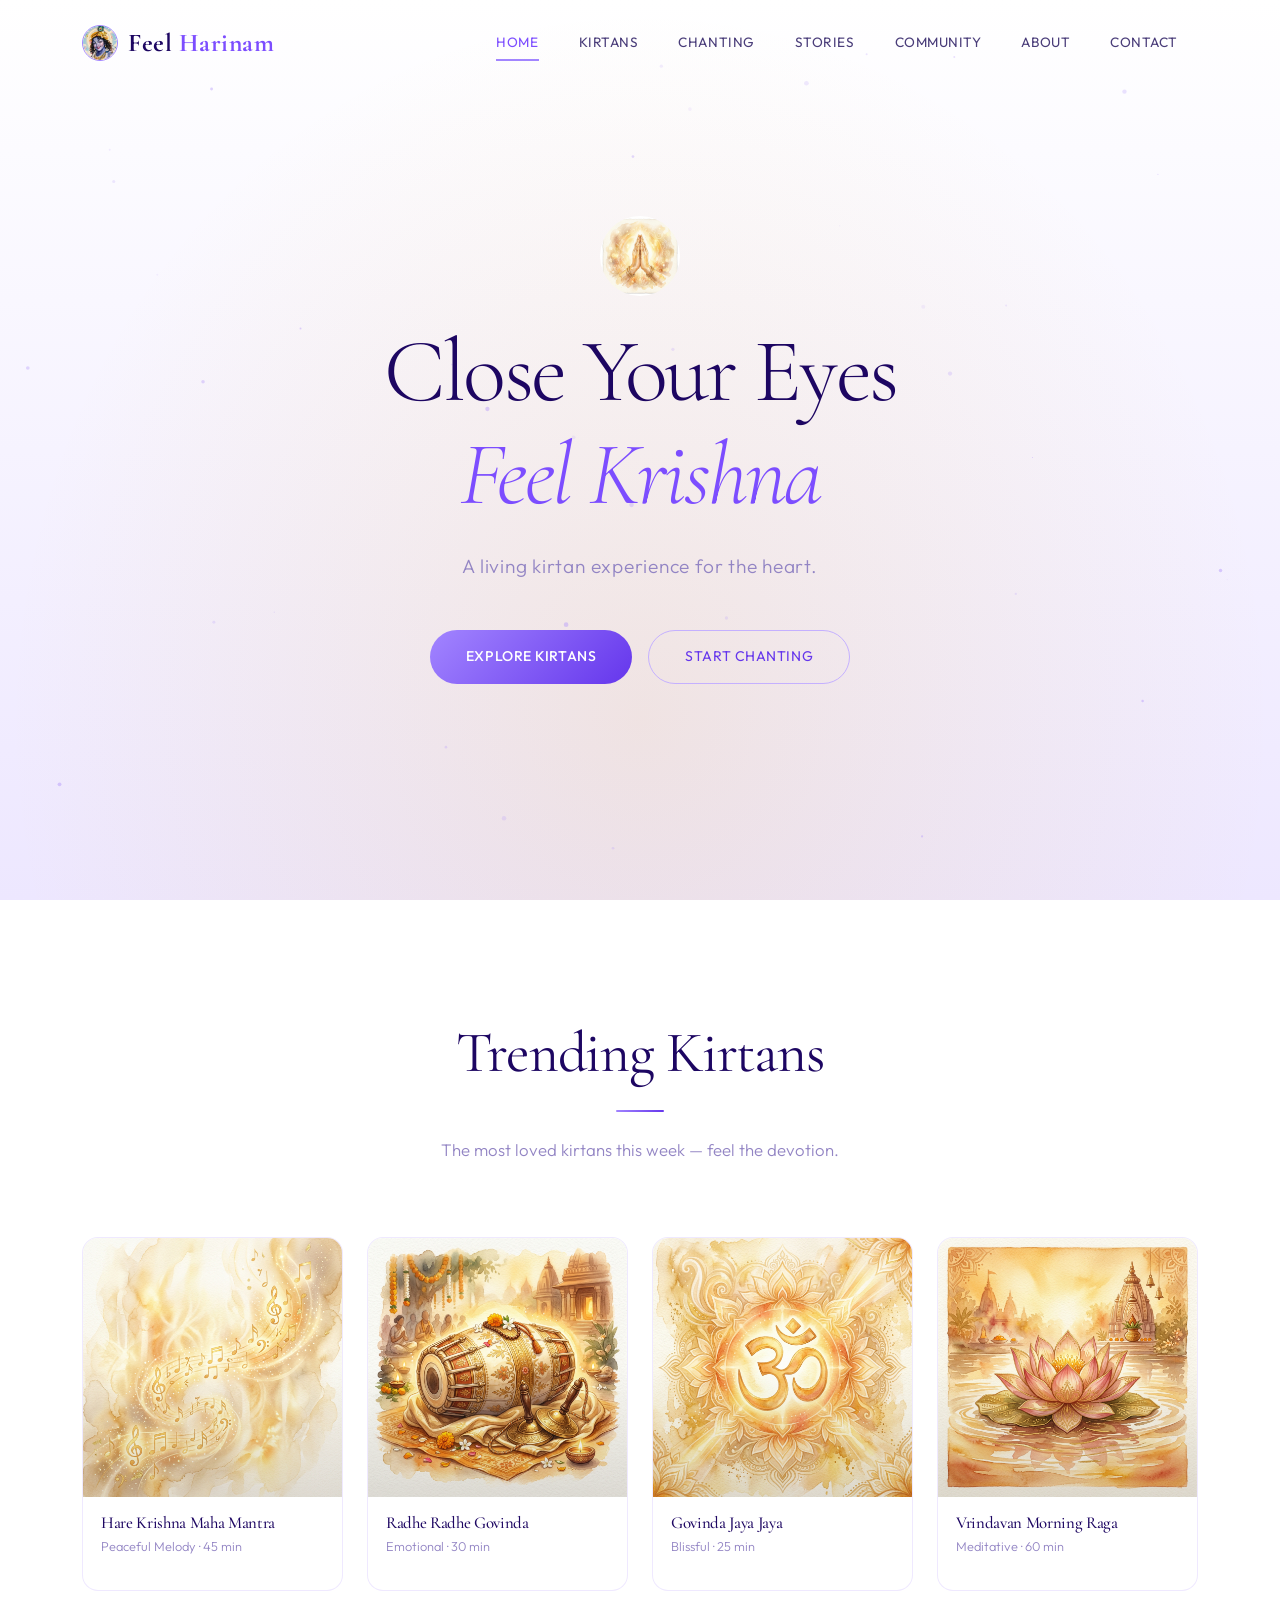
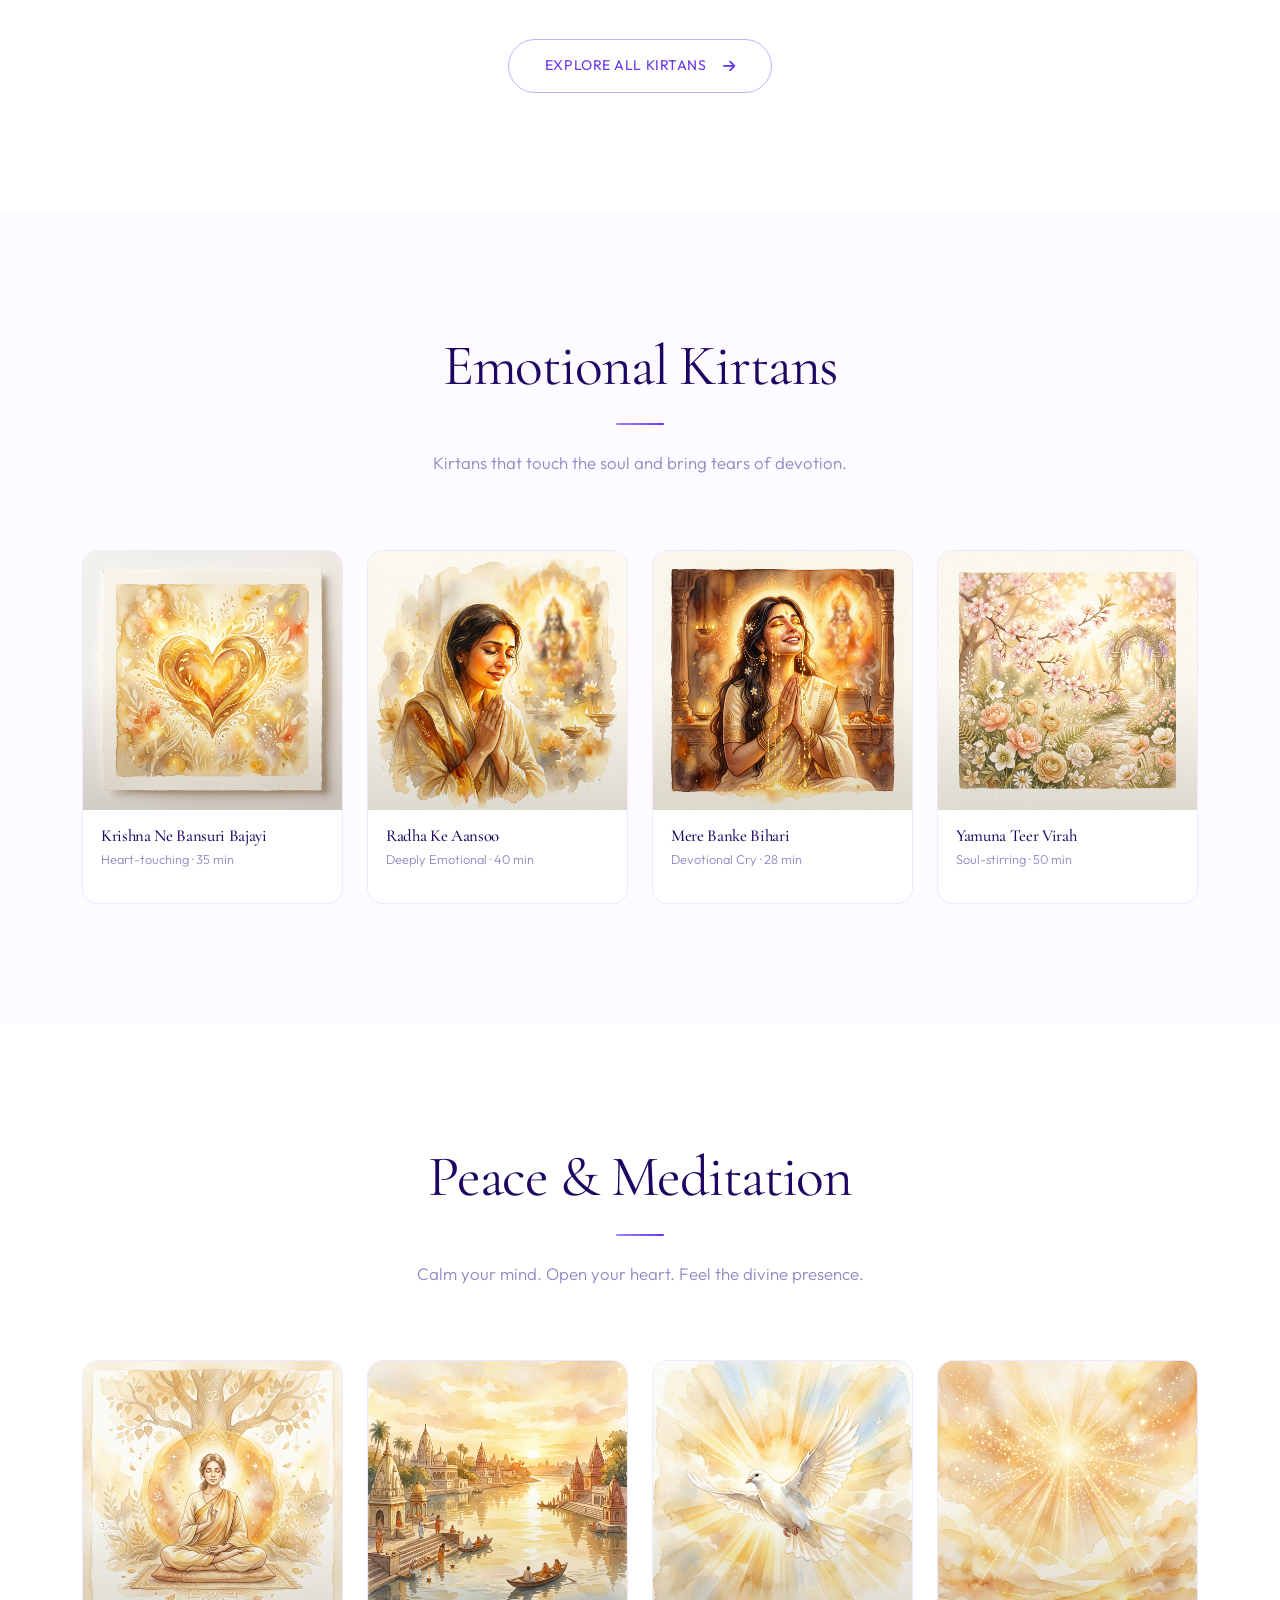
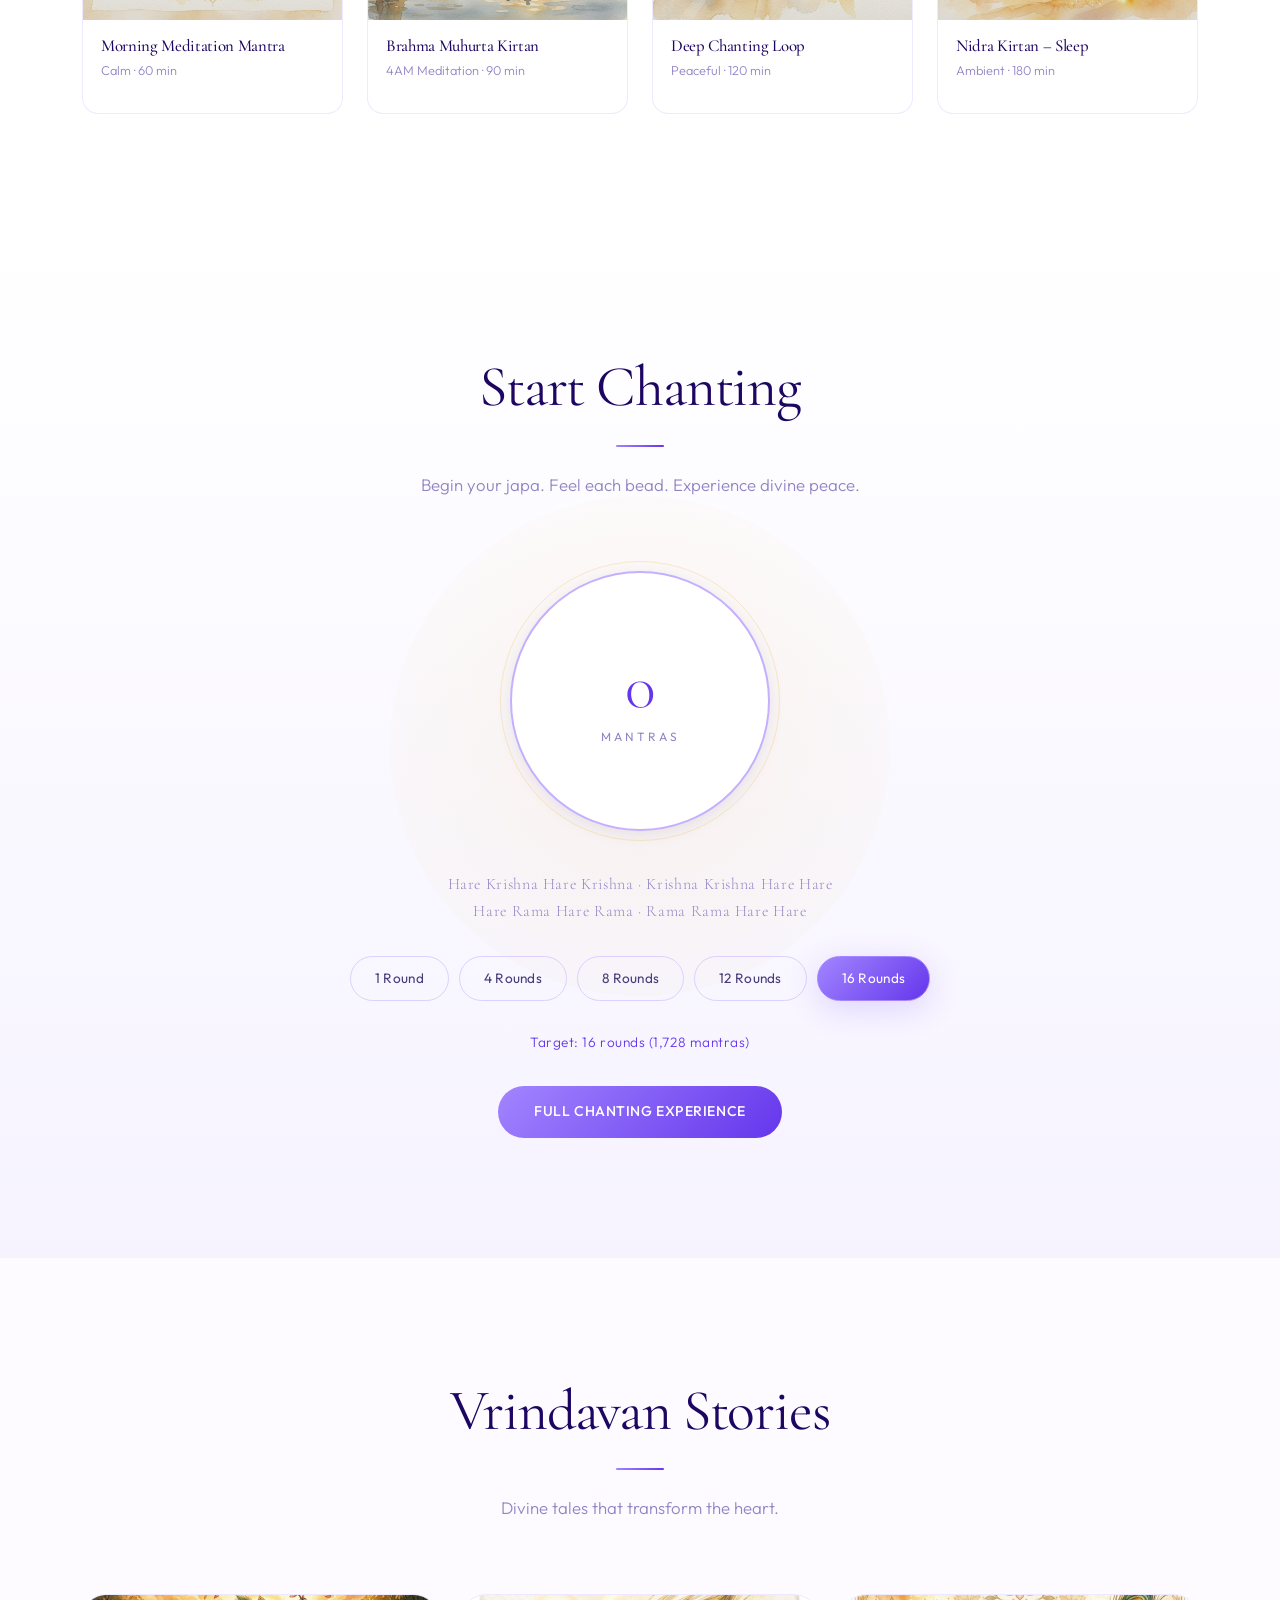
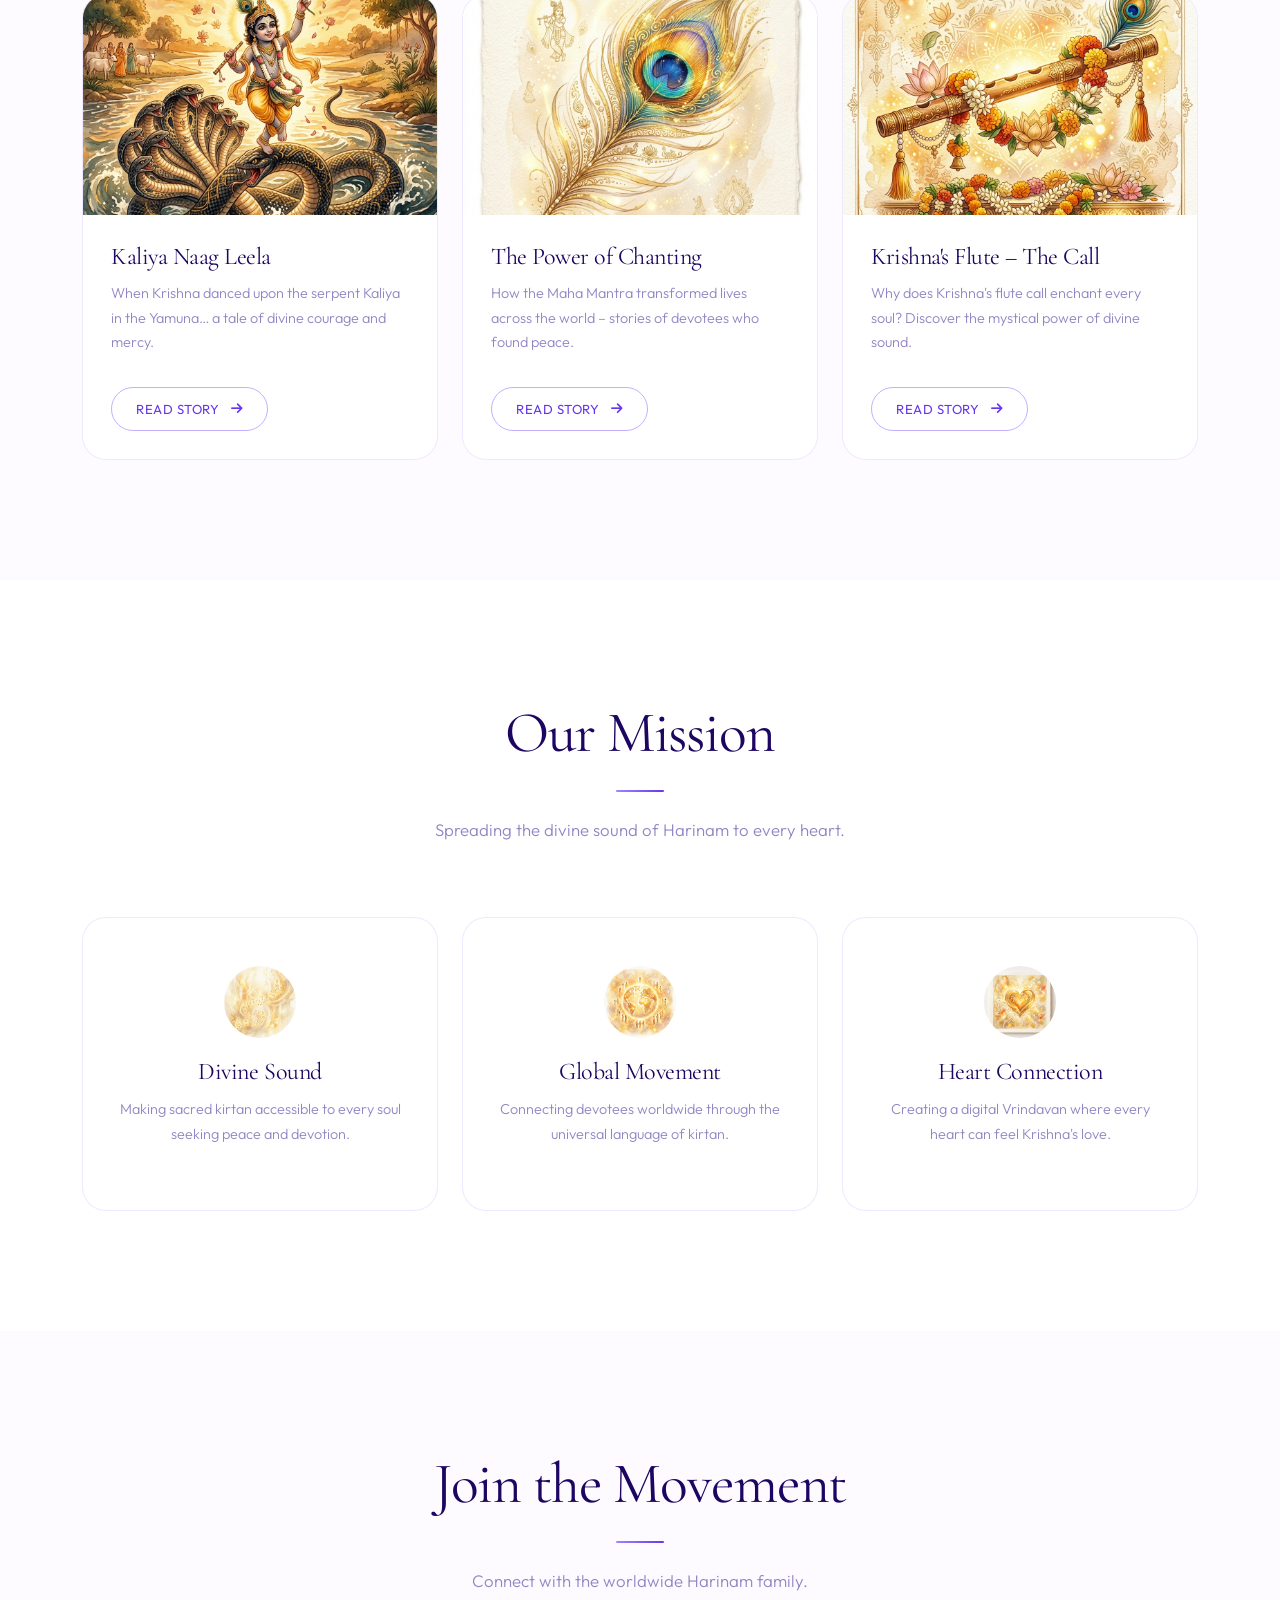
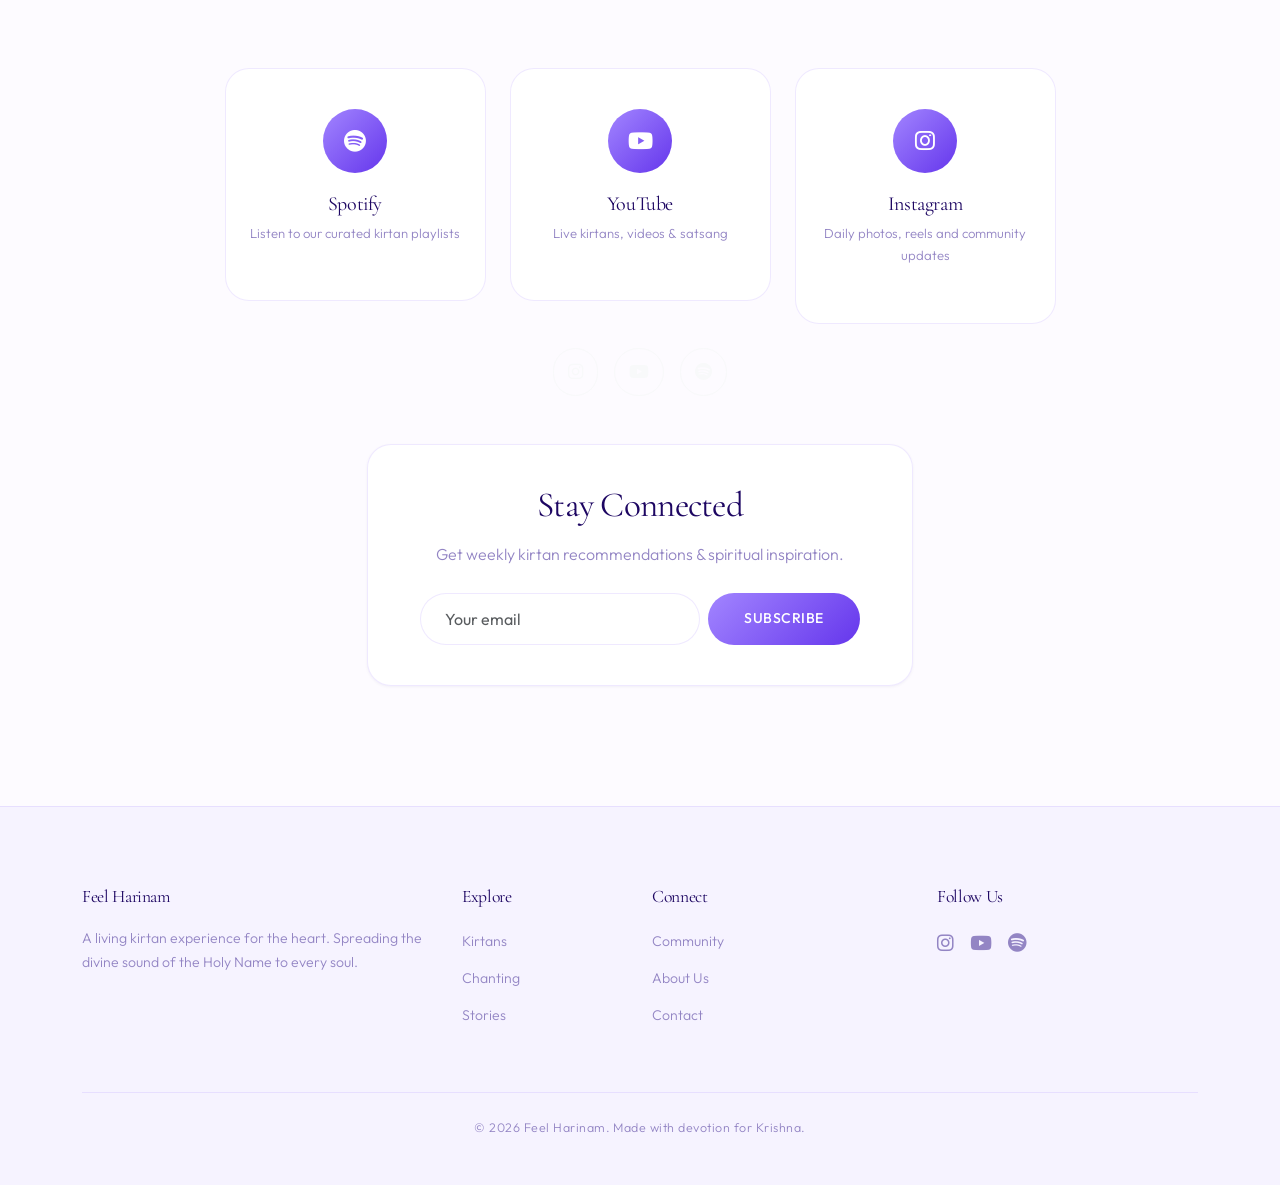
==== index.html @ 75f890a6 "add Open Graph and Twitter meta tags for improved social sharing" ====
<!DOCTYPE html>
<html lang="en">
<head>
  <meta charset="UTF-8">
  <meta name="viewport" content="width=device-width, initial-scale=1.0">
  <meta name="description" content="Feel Harinam – The Living Kirtan Experience. A digital Vrindavan immersion for your heart and soul.">
  <meta name="keywords" content="Harinam, Kirtan, Krishna, Vrindavan, Meditation, Chanting, ISKCON, Bhakti">
  <meta name="author" content="Feel Harinam">
  <meta name="robots" content="index, follow">
  <link rel="canonical" href="/">
  <meta property="og:type" content="website">
  <meta property="og:title" content="Feel Harinam – The Living Kirtan Experience">
  <meta property="og:description" content="A living kirtan experience for the heart — kirtans, chanting, and community.">
  <meta property="og:image" content="images/logo.jpg">
  <meta property="og:url" content="/">
  <meta name="twitter:card" content="summary_large_image">
  <meta name="twitter:title" content="Feel Harinam – The Living Kirtan Experience">
  <meta name="twitter:description" content="A living kirtan experience for the heart.">
  <meta name="twitter:image" content="images/logo.jpg">
  <title>Feel Harinam – The Living Kirtan Experience</title>
  <link rel="icon" type="image/png" href="images/logo.jpg">
  <link href="https://cdn.jsdelivr.net/npm/bootstrap@5.3.3/dist/css/bootstrap.min.css" rel="stylesheet">
  <link rel="stylesheet" href="https://cdnjs.cloudflare.com/ajax/libs/font-awesome/6.5.1/css/all.min.css">
  <link rel="stylesheet" href="https://unpkg.com/aos@2.3.4/dist/aos.css">
  <link rel="stylesheet" href="css/style.css">
  <script type="application/ld+json">
  {
    "@context": "https://schema.org",
    "@type": "Organization",
    "name": "Feel Harinam",
    "url": "/",
    "logo": "images/logo.jpg",
    "sameAs": [
      "https://www.youtube.com/@Hari-namaevakevalam",
      "http://instagram.com/harinamaevakevalam",
      "http://open.spotify.com/artist/0MhdmOuZhIQkAYJIBxpRJv"
    ]
  }
  </script>
</head>
<body>

<!-- ===== PRELOADER ===== -->
<div class="preloader" id="preloader">
  <div class="preloader-content">
    <img src="images/logo.jpg" alt="Loading Logo" class="preloader-logo">
    <div class="preloader-spinner"></div>
  </div>
</div>

<!-- ===== NAVBAR ===== -->
<nav class="navbar navbar-expand-lg navbar-custom" id="mainNav">
  <div class="container">
    <a class="navbar-brand" href="index.html">
      <img src="images/logo.jpg" alt="Feel Harinam Logo" class="brand-logo">
      <span class="brand-text">Feel <span>Harinam</span></span>
    </a>
    <button class="navbar-toggler" type="button" data-bs-toggle="offcanvas" data-bs-target="#navMenu">
      <span class="navbar-toggler-icon"></span>
    </button>
    <div class="offcanvas offcanvas-end" id="navMenu">
      <div class="offcanvas-header">
        <h5 class="offcanvas-title">Feel Harinam</h5>
        <button type="button" class="btn-close" data-bs-dismiss="offcanvas"></button>
      </div>
      <div class="offcanvas-body">
        <ul class="navbar-nav ms-auto">
          <li class="nav-item"><a class="nav-link active" href="index.html">Home</a></li>
          <li class="nav-item"><a class="nav-link" href="kirtans.html">Kirtans</a></li>
          <li class="nav-item"><a class="nav-link" href="chanting.html">Chanting</a></li>
          <li class="nav-item"><a class="nav-link" href="stories.html">Stories</a></li>
          <li class="nav-item"><a class="nav-link" href="community.html">Community</a></li>
          <li class="nav-item"><a class="nav-link" href="about.html">About</a></li>
          <li class="nav-item"><a class="nav-link" href="contact.html">Contact</a></li>
        </ul>
      </div>
    </div>
  </div>
</nav>

<!-- ===== HERO SECTION ===== -->
<section class="hero" id="hero">
  <div class="hero-bg">
    <div class="hero-bg-image" id="heroBgImage"></div>
    <div class="hero-overlay"></div>
  </div>
  <canvas class="hero-particles" id="particleCanvas"></canvas>
  <div class="hero-content">
    <img src="images/prayer_hands.png" alt="Prayer" class="hero-emoji float-anim" data-aos="fade-down" data-aos-duration="1000">
    <h1 data-aos="fade-up" data-aos-duration="1200">
      Close Your Eyes<br><span>Feel Krishna</span>
    </h1>
    <p class="hero-sub" data-aos="fade-up" data-aos-delay="300" data-aos-duration="1200">
      A living kirtan experience for the heart.
    </p>
    <div class="hero-buttons" data-aos="fade-up" data-aos-delay="600" data-aos-duration="1200">
      <a href="kirtans.html" class="btn-golden">
        Explore Kirtans
      </a>
      <a href="chanting.html" class="btn-outline-golden">
        Start Chanting
      </a>
    </div>
  </div>
</section>

<!-- ===== TRENDING KIRTANS ===== -->
<section class="section-padding" id="trending">
  <div class="container">
    <div class="section-title" data-aos="fade-up">
      <h2>Trending Kirtans</h2>
      <div class="divider"></div>
      <p>The most loved kirtans this week — feel the devotion.</p>
    </div>
    <div class="row g-4">
      <div class="col-6 col-md-4 col-lg-3" data-aos="fade-up" data-aos-delay="100">
        <div class="kirtan-card">
          <div class="card-image">
            <img src="images/musical_notes.png" alt="Hare Krishna Maha Mantra">
            <div class="play-overlay"><div class="play-btn-circle"><i class="fas fa-play"></i></div></div>
          </div>
          <div class="card-info">
            <h5>Hare Krishna Maha Mantra</h5>
            <p>Peaceful Melody · 45 min</p>
          </div>
        </div>
      </div>
      <div class="col-6 col-md-4 col-lg-3" data-aos="fade-up" data-aos-delay="200">
        <div class="kirtan-card">
          <div class="card-image">
            <img src="images/kirtan_instruments.png" alt="Radhe Radhe Govinda">
            <div class="play-overlay"><div class="play-btn-circle"><i class="fas fa-play"></i></div></div>
          </div>
          <div class="card-info">
            <h5>Radhe Radhe Govinda</h5>
            <p>Emotional · 30 min</p>
          </div>
        </div>
      </div>
      <div class="col-6 col-md-4 col-lg-3" data-aos="fade-up" data-aos-delay="300">
        <div class="kirtan-card">
          <div class="card-image">
            <img src="images/om_symbol.png" alt="Govinda Jaya Jaya">
            <div class="play-overlay"><div class="play-btn-circle"><i class="fas fa-play"></i></div></div>
          </div>
          <div class="card-info">
            <h5>Govinda Jaya Jaya</h5>
            <p>Blissful · 25 min</p>
          </div>
        </div>
      </div>
      <div class="col-6 col-md-4 col-lg-3" data-aos="fade-up" data-aos-delay="400">
        <div class="kirtan-card">
          <div class="card-image">
            <img src="images/lotus_flower.png" alt="Vrindavan Morning Raga">
            <div class="play-overlay"><div class="play-btn-circle"><i class="fas fa-play"></i></div></div>
          </div>
          <div class="card-info">
            <h5>Vrindavan Morning Raga</h5>
            <p>Meditative · 60 min</p>
          </div>
        </div>
      </div>
    </div>
    <div class="text-center mt-5" data-aos="fade-up">
      <a href="kirtans.html" class="btn-outline-golden">Explore All Kirtans <i class="fas fa-arrow-right ms-2"></i></a>
    </div>
  </div>
</section>

<!-- ===== EMOTIONAL KIRTANS ===== -->
<section class="section-padding" style="background:var(--warm-gray-100)">
  <div class="container">
    <div class="section-title" data-aos="fade-up">
      <h2>Emotional Kirtans</h2>
      <div class="divider"></div>
      <p>Kirtans that touch the soul and bring tears of devotion.</p>
    </div>
    <div class="row g-4">
      <div class="col-6 col-md-4 col-lg-3" data-aos="fade-up" data-aos-delay="100">
        <div class="kirtan-card">
          <div class="card-image">
            <img src="images/golden_heart.png" alt="Krishna Ne Bansuri Bajayi">
            <div class="play-overlay"><div class="play-btn-circle"><i class="fas fa-play"></i></div></div>
          </div>
          <div class="card-info"><h5>Krishna Ne Bansuri Bajayi</h5><p>Heart-touching · 35 min</p></div>
        </div>
      </div>
      <div class="col-6 col-md-4 col-lg-3" data-aos="fade-up" data-aos-delay="200">
        <div class="kirtan-card">
          <div class="card-image">
            <img src="images/emotional_devotion.png" alt="Radha Ke Aansoo">
            <div class="play-overlay"><div class="play-btn-circle"><i class="fas fa-play"></i></div></div>
          </div>
          <div class="card-info"><h5>Radha Ke Aansoo</h5><p>Deeply Emotional · 40 min</p></div>
        </div>
      </div>
      <div class="col-6 col-md-4 col-lg-3" data-aos="fade-up" data-aos-delay="300">
        <div class="kirtan-card">
          <div class="card-image">
            <img src="images/tearful_devotion.png" alt="Mere Banke Bihari">
            <div class="play-overlay"><div class="play-btn-circle"><i class="fas fa-play"></i></div></div>
          </div>
          <div class="card-info"><h5>Mere Banke Bihari</h5><p>Devotional Cry · 28 min</p></div>
        </div>
      </div>
      <div class="col-6 col-md-4 col-lg-3" data-aos="fade-up" data-aos-delay="400">
        <div class="kirtan-card">
          <div class="card-image">
            <img src="images/cherry_blossoms.png" alt="Yamuna Teer Virah">
            <div class="play-overlay"><div class="play-btn-circle"><i class="fas fa-play"></i></div></div>
          </div>
          <div class="card-info"><h5>Yamuna Teer Virah</h5><p>Soul-stirring · 50 min</p></div>
        </div>
      </div>
    </div>
  </div>
</section>

<!-- ===== PEACEFUL MEDITATION KIRTANS ===== -->
<section class="section-padding">
  <div class="container">
    <div class="section-title" data-aos="fade-up">
      <h2>Peace & Meditation</h2>
      <div class="divider"></div>
      <p>Calm your mind. Open your heart. Feel the divine presence.</p>
    </div>
    <div class="row g-4">
      <div class="col-6 col-md-4 col-lg-3" data-aos="fade-up" data-aos-delay="100">
        <div class="kirtan-card">
          <div class="card-image">
            <img src="images/meditation_pose.png" alt="Morning Meditation Mantra">
            <div class="play-overlay"><div class="play-btn-circle"><i class="fas fa-play"></i></div></div>
          </div>
          <div class="card-info"><h5>Morning Meditation Mantra</h5><p>Calm · 60 min</p></div>
        </div>
      </div>
      <div class="col-6 col-md-4 col-lg-3" data-aos="fade-up" data-aos-delay="200">
        <div class="kirtan-card">
          <div class="card-image">
            <img src="images/sunrise_river.png" alt="Brahma Muhurta Kirtan">
            <div class="play-overlay"><div class="play-btn-circle"><i class="fas fa-play"></i></div></div>
          </div>
          <div class="card-info"><h5>Brahma Muhurta Kirtan</h5><p>4AM Meditation · 90 min</p></div>
        </div>
      </div>
      <div class="col-6 col-md-4 col-lg-3" data-aos="fade-up" data-aos-delay="300">
        <div class="kirtan-card">
          <div class="card-image">
            <img src="images/white_dove.png" alt="Deep Chanting Loop">
            <div class="play-overlay"><div class="play-btn-circle"><i class="fas fa-play"></i></div></div>
          </div>
          <div class="card-info"><h5>Deep Chanting Loop</h5><p>Peaceful · 120 min</p></div>
        </div>
      </div>
      <div class="col-6 col-md-4 col-lg-3" data-aos="fade-up" data-aos-delay="400">
        <div class="kirtan-card">
          <div class="card-image">
            <img src="images/divine_sparkle.png" alt="Nidra Kirtan – Sleep">
            <div class="play-overlay"><div class="play-btn-circle"><i class="fas fa-play"></i></div></div>
          </div>
          <div class="card-info"><h5>Nidra Kirtan – Sleep</h5><p>Ambient · 180 min</p></div>
        </div>
      </div>
    </div>
  </div>
</section>

<!-- ===== START CHANTING ===== -->
<section class="section-padding chanting-section" id="chanting">
  <div class="container">
    <div class="section-title" data-aos="fade-up">
      <h2>Start Chanting</h2>
      <div class="divider"></div>
      <p>Begin your japa. Feel each bead. Experience divine peace.</p>
    </div>
    <div class="text-center" data-aos="fade-up" data-aos-delay="200">
      <div class="chanting-circle" id="chantCircle" onclick="incrementChant()">
        <div class="pulse-ring"></div>
        <div class="counter" id="chantCount">0</div>
        <div class="counter-label">Mantras</div>
      </div>
      <p style="color:var(--text-muted);font-size:1rem;font-family:var(--font-heading);margin-bottom:12px;letter-spacing:0.04em;">
        Hare Krishna Hare Krishna · Krishna Krishna Hare Hare<br>
        Hare Rama Hare Rama · Rama Rama Hare Hare
      </p>
      <div class="round-options">
        <button class="round-btn" onclick="setRounds(1)">1 Round</button>
        <button class="round-btn" onclick="setRounds(4)">4 Rounds</button>
        <button class="round-btn" onclick="setRounds(8)">8 Rounds</button>
        <button class="round-btn" onclick="setRounds(12)">12 Rounds</button>
        <button class="round-btn active" onclick="setRounds(16)">16 Rounds</button>
      </div>
      <p style="color:var(--violet-600);font-size:0.85rem;letter-spacing:0.04em;" id="roundProgress">Target: 16 rounds (1,728 mantras)</p>
      <a href="chanting.html" class="btn-golden mt-3">
        Full Chanting Experience
      </a>
    </div>
  </div>
</section>

<!-- ===== VRINDAVAN STORIES ===== -->
<section class="section-padding" style="background:var(--warm-gray-100)">
  <div class="container">
    <div class="section-title" data-aos="fade-up">
      <h2>Vrindavan Stories</h2>
      <div class="divider"></div>
      <p>Divine tales that transform the heart.</p>
    </div>
    <div class="row g-4">
      <div class="col-md-6 col-lg-4" data-aos="fade-up" data-aos-delay="100">
        <div class="story-card">
          <div class="story-image"><img src="images/kaliya_serpent.png" alt="Kaliya Naag Leela"></div>
          <div class="story-body">
            <h4>Kaliya Naag Leela</h4>
            <p>When Krishna danced upon the serpent Kaliya in the Yamuna… a tale of divine courage and mercy.</p>
            <a href="stories.html" class="btn-outline-golden mt-3" style="padding:10px 24px;font-size:0.82rem;">Read Story <i class="fas fa-arrow-right ms-1"></i></a>
          </div>
        </div>
      </div>
      <div class="col-md-6 col-lg-4" data-aos="fade-up" data-aos-delay="200">
        <div class="story-card">
          <div class="story-image"><img src="images/peacock_feather.png" alt="The Power of Chanting"></div>
          <div class="story-body">
            <h4>The Power of Chanting</h4>
            <p>How the Maha Mantra transformed lives across the world – stories of devotees who found peace.</p>
            <a href="stories.html" class="btn-outline-golden mt-3" style="padding:10px 24px;font-size:0.82rem;">Read Story <i class="fas fa-arrow-right ms-1"></i></a>
          </div>
        </div>
      </div>
      <div class="col-md-6 col-lg-4" data-aos="fade-up" data-aos-delay="300">
        <div class="story-card">
          <div class="story-image"><img src="images/krishna_flute.png" alt="Krishna's Flute – The Call"></div>
          <div class="story-body">
            <h4>Krishna's Flute – The Call</h4>
            <p>Why does Krishna's flute call enchant every soul? Discover the mystical power of divine sound.</p>
            <a href="stories.html" class="btn-outline-golden mt-3" style="padding:10px 24px;font-size:0.82rem;">Read Story <i class="fas fa-arrow-right ms-1"></i></a>
          </div>
        </div>
      </div>
    </div>
  </div>
</section>

<!-- ===== ABOUT MISSION ===== -->
<section class="section-padding" id="mission">
  <div class="container">
    <div class="section-title" data-aos="fade-up">
      <h2>Our Mission</h2>
      <div class="divider"></div>
      <p>Spreading the divine sound of Harinam to every heart.</p>
    </div>
    <div class="row g-4">
      <div class="col-md-4" data-aos="fade-up" data-aos-delay="100">
        <div class="mission-card">
          <div class="icon"><img src="images/musical_notes.png" alt="Divine Sound"></div>
          <h4>Divine Sound</h4>
          <p>Making sacred kirtan accessible to every soul seeking peace and devotion.</p>
        </div>
      </div>
      <div class="col-md-4" data-aos="fade-up" data-aos-delay="200">
        <div class="mission-card">
          <div class="icon"><img src="images/globe_community.png" alt="Global Movement"></div>
          <h4>Global Movement</h4>
          <p>Connecting devotees worldwide through the universal language of kirtan.</p>
        </div>
      </div>
      <div class="col-md-4" data-aos="fade-up" data-aos-delay="300">
        <div class="mission-card">
          <div class="icon"><img src="images/golden_heart.png" alt="Heart Connection"></div>
          <h4>Heart Connection</h4>
          <p>Creating a digital Vrindavan where every heart can feel Krishna's love.</p>
        </div>
      </div>
    </div>
  </div>
</section>

<!-- ===== COMMUNITY CTA ===== -->
<section class="section-padding" style="background:var(--warm-gray-100)">
  <div class="container">
    <div class="section-title" data-aos="fade-up">
      <h2>Join the Movement</h2>
      <div class="divider"></div>
      <p>Connect with the worldwide Harinam family.</p>
    </div>
    <div class="row g-4 justify-content-center">
      <div class="col-6 col-md-3" data-aos="fade-up" data-aos-delay="100">
        <div class="community-card">
          <a href="http://open.spotify.com/artist/0MhdmOuZhIQkAYJIBxpRJv" target="_blank" rel="noopener noreferrer" style="color:inherit;text-decoration:none;">
            <div class="icon-circle"><i class="fab fa-spotify"></i></div>
            <h5>Spotify</h5>
            <p>Listen to our curated kirtan playlists</p>
          </a>
        </div>
      </div>
      <div class="col-6 col-md-3" data-aos="fade-up" data-aos-delay="200">
        <div class="community-card">
          <a href="https://www.youtube.com/@Hari-namaevakevalam" target="_blank" rel="noopener noreferrer" style="color:inherit;text-decoration:none;">
            <div class="icon-circle"><i class="fab fa-youtube"></i></div>
            <h5>YouTube</h5>
            <p>Live kirtans, videos & satsang</p>
          </a>
        </div>
      </div>
      <div class="col-6 col-md-3" data-aos="fade-up" data-aos-delay="300">
        <div class="community-card">
          <a href="http://instagram.com/harinamaevakevalam" target="_blank" rel="noopener noreferrer" style="color:inherit;text-decoration:none;">
            <div class="icon-circle"><i class="fab fa-instagram"></i></div>
            <h5>Instagram</h5>
            <p>Daily photos, reels and community updates</p>
          </a>
        </div>
      </div>
    </div>
    <!-- Social quick links -->
    <div class="text-center mt-4">
      <div class="d-inline-flex gap-3">
        <a href="http://instagram.com/harinamaevakevalam" target="_blank" rel="noopener noreferrer" class="btn btn-outline-light" style="border-radius:999px;padding:10px 14px;font-size:1.1rem;"><i class="fab fa-instagram"></i></a>
        <a href="https://www.youtube.com/@Hari-namaevakevalam" target="_blank" rel="noopener noreferrer" class="btn btn-outline-light" style="border-radius:999px;padding:10px 14px;font-size:1.1rem;"><i class="fab fa-youtube"></i></a>
        <a href="http://open.spotify.com/artist/0MhdmOuZhIQkAYJIBxpRJv" target="_blank" rel="noopener noreferrer" class="btn btn-outline-light" style="border-radius:999px;padding:10px 14px;font-size:1.1rem;"><i class="fab fa-spotify"></i></a>
      </div>
    </div>
    <!-- Email CTA -->
    <div class="row justify-content-center mt-5" data-aos="fade-up" data-aos-delay="500">
      <div class="col-md-6">
        <div class="glass-card text-center">
          <h3 style="font-family:var(--font-heading);color:var(--text-primary);margin-bottom:16px;">Stay Connected</h3>
          <p style="color:var(--text-muted);margin-bottom:24px;font-weight:300;">Get weekly kirtan recommendations & spiritual inspiration.</p>
          <form class="d-flex gap-2 flex-wrap justify-content-center">
            <input type="email" class="form-control" placeholder="Your email" style="max-width:280px;background:var(--white);border:1px solid var(--glass-border);color:var(--text-primary);border-radius:100px;padding:12px 24px;font-family:var(--font-body);">
            <button type="submit" class="btn-golden">Subscribe</button>
          </form>
        </div>
      </div>
    </div>
  </div>
</section>

<!-- ===== FOOTER ===== -->
<footer class="footer">
  <div class="container">
    <div class="row g-4">
      <div class="col-md-4">
        <h5>Feel Harinam</h5>
        <p>A living kirtan experience for the heart. Spreading the divine sound of the Holy Name to every soul.</p>
      </div>
      <div class="col-md-2">
        <h5>Explore</h5>
        <ul class="footer-links">
          <li><a href="kirtans.html">Kirtans</a></li>
          <li><a href="chanting.html">Chanting</a></li>
          <li><a href="stories.html">Stories</a></li>
        </ul>
      </div>
      <div class="col-md-3">
        <h5>Connect</h5>
        <ul class="footer-links">
          <li><a href="community.html">Community</a></li>
          <li><a href="about.html">About Us</a></li>
          <li><a href="contact.html">Contact</a></li>
        </ul>
      </div>
      <div class="col-md-3">
        <h5>Follow Us</h5>
        <div class="d-flex gap-3 mt-2">
          <a href="http://instagram.com/harinamaevakevalam" target="_blank" rel="noopener noreferrer" style="font-size:1.2rem;"><i class="fab fa-instagram"></i></a>
          <a href="https://www.youtube.com/@Hari-namaevakevalam" target="_blank" rel="noopener noreferrer" style="font-size:1.2rem;"><i class="fab fa-youtube"></i></a>
          <a href="http://open.spotify.com/artist/0MhdmOuZhIQkAYJIBxpRJv" target="_blank" rel="noopener noreferrer" style="font-size:1.2rem;"><i class="fab fa-spotify"></i></a>
        </div>
      </div>
    </div>
    <div class="footer-bottom">
      <p>© 2026 Feel Harinam. Made with devotion for Krishna.</p>
    </div>
  </div>
</footer>

<script src="https://cdn.jsdelivr.net/npm/bootstrap@5.3.3/dist/js/bootstrap.bundle.min.js"></script>
<script src="https://unpkg.com/aos@2.3.4/dist/aos.js"></script>
<script src="js/main.js"></script>
</body>
</html>
---- css/style.css ----
@import url('https://fonts.googleapis.com/css2?family=Cormorant+Garamond:ital,wght@0,300;0,400;0,500;0,600;0,700;1,400&family=Inter:wght@300;400;500;600&family=Outfit:wght@200;300;400;500;600&display=swap');

:root {
  /* ── Premium Light Violet & White Palette ── */
  --violet-50: #F6F3FF;
  --violet-100: #EDE7FF;
  --violet-200: #DCD0FF;
  --violet-300: #C4B0FF;
  --violet-400: #A285FF;
  --violet-500: #7C4DFF; /* Primary Violet */
  --violet-600: #6536EC;
  --violet-700: #4E21D0;
  --violet-800: #3913A4;
  --violet-900: #1D0662;

  /* ── Neutral & Surface Colors ── */
  --white: #ffffff;
  --cream-50: #ffffff;
  --cream-100: #F6F3FF;
  --cream-200: #EDE7FF;
  --cream-300: #DCD0FF;
  --warm-gray-100: #FDFBFF;
  --warm-gray-200: #F6F3FF;
  --warm-gray-300: #EDE7FF;
  --warm-gray-400: #C4B0FF;
  --warm-gray-500: #9385C4;
  --warm-gray-600: #6B5D9E;
  --warm-gray-700: #493C79;
  --warm-gray-800: #291D56;
  --warm-gray-900: #1D0662;

  /* Map old saffron variables for safety & compatibility */
  --saffron-50: var(--violet-50);
  --saffron-100: var(--violet-100);
  --saffron-200: var(--violet-200);
  --saffron-300: var(--violet-300);
  --saffron-400: var(--violet-400);
  --saffron-500: var(--violet-500);
  --saffron-600: var(--violet-600);
  --saffron-700: var(--violet-700);
  --saffron-800: var(--violet-800);
  --saffron-900: var(--violet-900);

  /* Surfaces */
  --surface: var(--white);
  --surface-elevated: var(--white);
  --surface-warm: var(--violet-50);

  /* Text Colors */
  --text-primary: #1D0662;
  --text-secondary: #493C79;
  --text-muted: #9385C4;
  --text-on-dark: #ffffff;
  --text-on-saffron: #ffffff;

  /* Semantic */
  --glass-bg: rgba(255, 255, 255, 0.85);
  --glass-border: rgba(124, 77, 255, 0.12);
  --glass-warm-bg: rgba(246, 243, 255, 0.5);

  /* Gradients */
  --gradient-saffron: linear-gradient(135deg, var(--violet-400), var(--violet-600));
  --gradient-warm: linear-gradient(180deg, var(--white), var(--violet-50));
  --gradient-subtle: linear-gradient(180deg, var(--white), var(--violet-50));
  --gradient-hero: linear-gradient(180deg, var(--white) 0%, var(--violet-50) 50%, var(--violet-100) 100%);
  --gradient-card: linear-gradient(135deg, var(--violet-50), var(--violet-100));

  /* Shadows */
  --shadow-sm: 0 1px 3px rgba(29, 6, 98, 0.05);
  --shadow-md: 0 4px 16px rgba(29, 6, 98, 0.08);
  --shadow-lg: 0 12px 40px rgba(29, 6, 98, 0.10);
  --shadow-xl: 0 24px 64px rgba(29, 6, 98, 0.14);
  --shadow-saffron: 0 8px 32px rgba(124, 77, 255, 0.20);

  /* Typography */
  --font-heading: 'Cormorant Garamond', serif;
  --font-body: 'Outfit', 'Inter', sans-serif;

  /* Motion */
  --ease-out: cubic-bezier(0.16, 1, 0.3, 1);
  --ease-spring: cubic-bezier(0.34, 1.56, 0.64, 1);
  --transition: all 0.4s cubic-bezier(0.16, 1, 0.3, 1);
  --transition-slow: all 0.8s cubic-bezier(0.16, 1, 0.3, 1);

  /* Layout */
  --container-max: 1200px;
  --border-radius: 16px;
  --border-radius-lg: 24px;
}

*,
*::before,
*::after {
  margin: 0;
  padding: 0;
  box-sizing: border-box;
}

html {
  scroll-behavior: smooth;
  font-size: 16px;
  overflow-x: hidden;
}

body {
  font-family: var(--font-body);
  background: var(--surface);
  color: var(--text-primary);
  overflow-x: hidden;
  line-height: 1.7;
  -webkit-font-smoothing: antialiased;
  -moz-osx-font-smoothing: grayscale;
  font-weight: 300;
}

h1, h2, h3, h4, h5 {
  font-family: var(--font-heading);
  font-weight: 400;
  line-height: 1.15;
  letter-spacing: -0.02em;
}

h1 { font-size: clamp(3rem, 7vw, 6rem); }
h2 { font-size: clamp(2.2rem, 4.5vw, 4rem); }
h3 { font-size: clamp(1.5rem, 3vw, 2.2rem); }

a {
  color: var(--saffron-500);
  text-decoration: none;
  transition: var(--transition);
}

a:hover { color: var(--saffron-400); }

::selection {
  background: var(--saffron-200);
  color: var(--saffron-900);
}

/* ===== SECTION UTILITIES ===== */
.section-padding {
  padding: 120px 0;
}

.section-title {
  text-align: center;
  margin-bottom: 72px;
}

.section-title h2 {
  color: var(--text-primary);
  margin-bottom: 16px;
}

.section-title p {
  color: var(--text-muted);
  font-size: 1.05rem;
  max-width: 520px;
  margin: 0 auto;
  font-weight: 300;
}

.section-title .divider {
  width: 48px;
  height: 2px;
  background: var(--gradient-saffron);
  margin: 24px auto;
  border-radius: 2px;
}

/* ===== PRELOADER ===== */
.preloader {
  position: fixed;
  top: 0;
  left: 0;
  width: 100%;
  height: 100%;
  z-index: 999999;
  background: var(--white);
  display: flex;
  align-items: center;
  justify-content: center;
  transition: opacity 0.4s var(--ease-out), visibility 0.4s var(--ease-out);
}

.preloader.hidden {
  opacity: 0;
  visibility: hidden;
  pointer-events: none;
}

.preloader-content {
  position: relative;
  display: flex;
  align-items: center;
  justify-content: center;
  width: auto;
  height: auto;
}

.preloader-logo {
  width: 80px;
  height: 80px;
  border-radius: 50%;
  object-fit: cover;
  border: 2px solid var(--violet-400);
  animation: logoPulse 1s ease-in-out infinite alternate;
}

.preloader-spinner {
  position: absolute;
  width: 96px;
  height: 96px;
  border-radius: 50%;
  border: 2px solid transparent;
  border-top-color: var(--violet-400);
  animation: spin 0.8s linear infinite;
}

@keyframes logoPulse {
  0% { transform: scale(0.95); opacity: 0.8; box-shadow: 0 0 20px rgba(232, 163, 23, 0.2); }
  100% { transform: scale(1.05); opacity: 1; box-shadow: 0 0 40px rgba(232, 163, 23, 0.4); }
}

@keyframes spin {
  0% { transform: rotate(0deg); }
  100% { transform: rotate(360deg); }
}

/* ===== BRAND LOGO ===== */
.brand-logo {
  height: 36px !important;
  width: 36px !important;
  object-fit: cover;
  border-radius: 50%;
  border: 1.5px solid var(--violet-400);
  transition: var(--transition);
  display: inline-block !important;
  flex-shrink: 0;
}

.brand-text {
  display: inline-block;
  line-height: 1;
}

.brand-text span {
  color: var(--violet-500);
  font-weight: 700 !important;
}

.navbar-brand:hover .brand-logo {
  transform: rotate(360deg);
  border-color: var(--violet-300);
}

/* ===== NAVBAR ===== */
.navbar-custom {
  position: fixed;
  top: 0;
  left: 0;
  right: 0;
  z-index: 1000;
  padding: 20px 16px;
  transition: var(--transition);
  background: transparent;
}

.navbar-custom::before {
  content: '';
  position: absolute;
  inset: 0;
  background: transparent;
  backdrop-filter: blur(0px) saturate(100%);
  -webkit-backdrop-filter: blur(0px) saturate(100%);
  border-bottom: 1px solid transparent;
  z-index: -1;
  pointer-events: none;
  transition: var(--transition);
}

.navbar-custom.scrolled {
  padding: 12px 16px;
  box-shadow: var(--shadow-sm);
}

.navbar-custom.scrolled::before {
  background: rgba(255, 253, 249, 0.92);
  backdrop-filter: blur(24px) saturate(180%);
  -webkit-backdrop-filter: blur(24px) saturate(180%);
  border-bottom: 1px solid var(--glass-border);
}

.navbar-custom .navbar-brand {
  font-family: var(--font-heading);
  font-size: 1.6rem;
  color: var(--text-primary) !important;
  font-weight: 700 !important;
  letter-spacing: 0.02em;
  display: inline-flex !important;
  align-items: center;
  gap: 10px;
}

.navbar-custom .nav-link {
  color: var(--text-secondary) !important;
  font-size: 0.85rem;
  letter-spacing: 0.04em;
  padding: 8px 20px !important;
  position: relative;
  font-weight: 400;
  text-transform: uppercase;
}

.navbar-custom .nav-link::after {
  content: '';
  position: absolute;
  bottom: 2px;
  left: 20px;
  right: 20px;
  height: 1.5px;
  background: var(--saffron-400);
  transform: scaleX(0);
  transition: var(--transition);
  transform-origin: right;
}

.navbar-custom .nav-link:hover::after,
.navbar-custom .nav-link.active::after {
  transform: scaleX(1);
  transform-origin: left;
}

.navbar-custom .nav-link:hover,
.navbar-custom .nav-link.active {
  color: var(--saffron-500) !important;
}

.navbar-custom .navbar-toggler {
  border: 1px solid var(--violet-200);
  background-color: var(--white);
  padding: 6px 10px;
  border-radius: 8px;
  transition: var(--transition);
}

.navbar-custom .navbar-toggler:focus {
  box-shadow: 0 0 0 3px rgba(124, 77, 255, 0.25);
  outline: none;
}

.navbar-custom .navbar-toggler-icon {
  background-image: url("data:image/svg+xml,%3csvg xmlns='http://www.w3.org/2000/svg' viewBox='0 0 30 30'%3e%3cpath stroke='%237C4DFF' stroke-width='2' stroke-linecap='round' stroke-miterlimit='10' d='M4 7h22M4 15h22M4 23h22'/%3e%3c/svg%3e") !important;
  display: inline-block;
  width: 1.5em;
  height: 1.5em;
  vertical-align: middle;
  background-repeat: no-repeat;
  background-position: center;
  background-size: 100%;
}

/* ===== HERO ===== */
.hero {
  position: relative;
  min-height: 100vh;
  display: flex;
  align-items: center;
  justify-content: center;
  overflow: hidden;
  background: var(--cream-50);
}

.hero-bg {
  position: absolute;
  inset: 0;
  z-index: 0;
}

.hero-bg-image {
  position: absolute;
  inset: 0;
  background: var(--gradient-hero);
  opacity: 1;
}

.hero-overlay {
  position: absolute;
  inset: 0;
  background: radial-gradient(ellipse at 50% 80%, rgba(232, 163, 23, 0.12), transparent 70%);
  z-index: 1;
}

.hero-particles {
  position: absolute;
  inset: 0;
  z-index: 2;
  pointer-events: none;
}

.hero-content {
  position: relative;
  z-index: 3;
  text-align: center;
  padding: 0 20px;
  max-width: 900px;
}

.hero-content .hero-emoji {
  width: 80px;
  height: 80px;
  margin: 0 auto 24px;
  display: block;
  border-radius: 50%;
  object-fit: cover;
}

.hero-content h1 {
  color: var(--text-primary);
  margin-bottom: 24px;
  font-weight: 300;
  letter-spacing: -0.03em;
}

.hero-content h1 span {
  color: var(--saffron-500);
  font-style: italic;
}

.hero-content .hero-sub {
  font-size: clamp(1rem, 2vw, 1.2rem);
  color: var(--text-muted);
  margin-bottom: 48px;
  font-weight: 300;
  letter-spacing: 0.04em;
}

.hero-buttons {
  display: flex;
  gap: 16px;
  justify-content: center;
  flex-wrap: wrap;
}

/* ===== BUTTONS ===== */
.btn-golden {
  background: var(--gradient-saffron);
  color: var(--white);
  border: none;
  padding: 14px 36px;
  border-radius: 100px;
  font-family: var(--font-body);
  font-weight: 500;
  font-size: 0.88rem;
  cursor: pointer;
  transition: var(--transition);
  display: inline-flex;
  align-items: center;
  gap: 8px;
  letter-spacing: 0.04em;
  text-transform: uppercase;
  position: relative;
  overflow: hidden;
}

.btn-golden::before {
  content: '';
  position: absolute;
  inset: 0;
  background: linear-gradient(135deg, rgba(255,255,255,0.2), transparent);
  opacity: 0;
  transition: var(--transition);
}

.btn-golden:hover {
  transform: translateY(-2px);
  color: var(--white);
  box-shadow: var(--shadow-saffron);
}

.btn-golden:hover::before {
  opacity: 1;
}

.btn-outline-golden {
  background: transparent;
  color: var(--saffron-600);
  border: 1.5px solid var(--saffron-300);
  padding: 14px 36px;
  border-radius: 100px;
  font-family: var(--font-body);
  font-weight: 400;
  font-size: 0.88rem;
  cursor: pointer;
  transition: var(--transition);
  display: inline-flex;
  align-items: center;
  gap: 8px;
  letter-spacing: 0.04em;
  text-transform: uppercase;
}

.btn-outline-golden:hover {
  background: var(--gradient-saffron);
  color: var(--white);
  border-color: var(--saffron-400);
  transform: translateY(-2px);
  box-shadow: var(--shadow-saffron);
}

/* Hero variant */
.hero .btn-outline-golden {
  color: var(--saffron-600);
  border-color: var(--saffron-300);
}

.hero .btn-outline-golden:hover {
  background: var(--gradient-saffron);
  color: var(--white);
  border-color: var(--saffron-400);
}

/* ===== GLASS CARDS ===== */
.glass-card {
  background: var(--white);
  border: 1px solid var(--glass-border);
  border-radius: var(--border-radius-lg);
  padding: 40px;
  transition: var(--transition);
  box-shadow: var(--shadow-sm);
}

.glass-card:hover {
  transform: translateY(-4px);
  box-shadow: var(--shadow-lg);
}

/* ===== KIRTAN CARDS ===== */
.kirtan-card {
  position: relative;
  border-radius: var(--border-radius);
  overflow: hidden;
  background: var(--white);
  border: 1px solid var(--glass-border);
  transition: var(--transition);
  cursor: pointer;
}

.kirtan-card .card-image {
  width: 100%;
  aspect-ratio: 1/1;
  overflow: hidden;
  background: var(--gradient-card);
  display: flex;
  align-items: center;
  justify-content: center;
  font-size: 2.5rem;
  position: relative;
}

.kirtan-card .card-image img {
  width: 100%;
  height: 100%;
  object-fit: cover;
  transition: var(--transition);
}

.kirtan-card:hover .card-image img {
  transform: scale(1.05);
}

.kirtan-card .card-image::after {
  content: '';
  position: absolute;
  inset: 0;
  background: linear-gradient(180deg, transparent 50%, rgba(58, 40, 24, 0.15));
}

.kirtan-card .play-overlay {
  display: none !important;
}

.kirtan-card:hover {
  transform: translateY(-6px);
  box-shadow: var(--shadow-lg);
}

.kirtan-card .card-info {
  padding: 16px 18px;
}

.kirtan-card .card-info h5 {
  font-family: var(--font-heading);
  color: var(--text-primary);
  font-size: 1.05rem;
  margin-bottom: 4px;
  font-weight: 500;
}

.kirtan-card .card-info p {
  color: var(--text-muted);
  font-size: 0.8rem;
  font-weight: 300;
}

/* ===== CHANTING SECTION ===== */
.chanting-section {
  background: var(--gradient-warm);
  color: var(--text-primary);
  position: relative;
}

.chanting-section::before {
  content: '';
  position: absolute;
  width: 500px;
  height: 500px;
  background: radial-gradient(circle, rgba(232, 163, 23, 0.08), transparent);
  border-radius: 50%;
  top: 50%;
  left: 50%;
  transform: translate(-50%, -50%);
  pointer-events: none;
}

.chanting-section .section-title h2 {
  color: var(--text-primary);
}

.chanting-section .section-title p {
  color: var(--text-muted);
}

.chanting-section .section-title .divider {
  background: var(--gradient-saffron);
}

.chanting-circle {
  width: 260px;
  height: 260px;
  border-radius: 50%;
  margin: 0 auto 40px;
  background: var(--white);
  border: 2px solid var(--saffron-300);
  display: flex;
  align-items: center;
  justify-content: center;
  flex-direction: column;
  position: relative;
  cursor: pointer;
  transition: var(--transition);
  box-shadow: var(--shadow-md);
}

.chanting-circle:hover {
  border-color: var(--saffron-400);
  box-shadow: 0 0 60px rgba(232, 163, 23, 0.15);
}

.chanting-circle .counter {
  font-family: var(--font-heading);
  font-size: 4rem;
  color: var(--saffron-600);
  line-height: 1;
  font-weight: 300;
}

.chanting-circle .counter-label {
  color: var(--text-muted);
  font-size: 0.75rem;
  margin-top: 8px;
  letter-spacing: 3px;
  text-transform: uppercase;
  font-weight: 400;
}

.chanting-circle .pulse-ring {
  position: absolute;
  inset: -12px;
  border-radius: 50%;
  border: 1px solid rgba(232, 163, 23, 0.2);
  animation: pulseRing 3s ease-in-out infinite;
}

.round-options {
  display: flex;
  gap: 10px;
  justify-content: center;
  flex-wrap: wrap;
  margin: 30px 0;
}

.round-btn {
  padding: 10px 24px;
  border-radius: 100px;
  border: 1.5px solid var(--saffron-200);
  background: transparent;
  color: var(--text-secondary);
  cursor: pointer;
  transition: var(--transition);
  font-size: 0.85rem;
  font-family: var(--font-body);
  font-weight: 400;
  letter-spacing: 0.02em;
}

.round-btn:hover,
.round-btn.active {
  background: var(--gradient-saffron);
  color: var(--white);
  border-color: var(--saffron-400);
  box-shadow: var(--shadow-saffron);
}

/* ===== STORY CARDS ===== */
.story-card {
  background: var(--white);
  border: 1px solid var(--glass-border);
  border-radius: var(--border-radius-lg);
  overflow: hidden;
  transition: var(--transition);
}

.story-card .story-image {
  width: 100%;
  height: 220px;
  background: var(--gradient-card);
  display: flex;
  align-items: center;
  justify-content: center;
  font-size: 3rem;
  overflow: hidden;
}

.story-card .story-image img {
  width: 100%;
  height: 100%;
  object-fit: cover;
  transition: var(--transition);
}

.story-card:hover .story-image img {
  transform: scale(1.05);
}

.story-card .story-body {
  padding: 28px;
}

.story-card .story-body h4 {
  font-family: var(--font-heading);
  color: var(--text-primary);
  margin-bottom: 10px;
}

.story-card .story-body p {
  color: var(--text-muted);
  font-size: 0.9rem;
  font-weight: 300;
}

.story-card:hover {
  transform: translateY(-6px);
  box-shadow: var(--shadow-lg);
}

/* ===== MISSION CARDS ===== */
.mission-card {
  text-align: center;
  padding: 48px 32px;
  background: var(--white);
  border: 1px solid var(--glass-border);
  border-radius: var(--border-radius-lg);
  transition: var(--transition);
}

.mission-card .icon {
  font-size: 2.2rem;
  margin-bottom: 20px;
  width: 72px;
  height: 72px;
  border-radius: 50%;
  display: flex;
  align-items: center;
  justify-content: center;
  margin: 0 auto 20px;
  overflow: hidden;
}

.mission-card .icon img {
  width: 100%;
  height: 100%;
  object-fit: cover;
}

.mission-card h4 {
  font-family: var(--font-heading);
  color: var(--text-primary);
  margin-bottom: 12px;
}

.mission-card p {
  color: var(--text-muted);
  font-size: 0.9rem;
  font-weight: 300;
}

.mission-card:hover {
  transform: translateY(-4px);
  box-shadow: var(--shadow-lg);
  border-color: var(--saffron-200);
}

/* ===== COMMUNITY CARDS ===== */
.community-card {
  text-align: center;
  padding: 40px 24px;
  background: var(--white);
  border: 1px solid var(--glass-border);
  border-radius: var(--border-radius-lg);
  transition: var(--transition);
}

.community-card .icon-circle {
  width: 64px;
  height: 64px;
  border-radius: 50%;
  margin: 0 auto 20px;
  background: var(--gradient-saffron);
  display: flex;
  align-items: center;
  justify-content: center;
  font-size: 1.4rem;
  color: var(--white);
  transition: var(--transition);
}

.community-card h5 {
  font-family: var(--font-heading);
  color: var(--text-primary);
  margin-bottom: 6px;
}

.community-card p {
  color: var(--text-muted);
  font-size: 0.82rem;
  font-weight: 300;
}

.community-card:hover {
  transform: translateY(-4px);
  box-shadow: var(--shadow-lg);
}

.community-card:hover .icon-circle {
  box-shadow: var(--shadow-saffron);
  transform: scale(1.05);
}

/* ===== FOOTER ===== */
.footer {
  background: var(--cream-100);
  padding: 80px 0 30px;
  border-top: 1px solid var(--glass-border);
}

.footer h5 {
  font-family: var(--font-heading);
  color: var(--text-primary);
  margin-bottom: 20px;
  font-size: 1.1rem;
}

.footer p,
.footer a {
  color: var(--text-muted);
  font-size: 0.88rem;
  font-weight: 300;
}

.footer a:hover {
  color: var(--saffron-500);
}

.footer-links {
  list-style: none;
  padding: 0;
}

.footer-links li {
  margin-bottom: 10px;
}

.footer-bottom {
  border-top: 1px solid var(--glass-border);
  padding-top: 24px;
  margin-top: 48px;
  text-align: center;
}

.footer-bottom p {
  color: var(--text-muted);
  font-size: 0.78rem;
  letter-spacing: 0.04em;
}

/* ===== AUDIO MODAL ===== */
.audio-modal {
  position: fixed;
  inset: 0;
  z-index: 99998;
  background: rgba(255, 248, 240, 0.95);
  backdrop-filter: blur(40px);
  display: flex;
  align-items: center;
  justify-content: center;
  opacity: 0;
  visibility: hidden;
  transition: var(--transition-slow);
}

.audio-modal.active {
  opacity: 1;
  visibility: visible;
}

.audio-modal-content {
  text-align: center;
  max-width: 480px;
  padding: 48px;
}

.audio-modal-content .modal-icon {
  font-size: 3rem;
  margin-bottom: 24px;
}

.audio-modal-content h2 {
  font-family: var(--font-heading);
  color: var(--text-primary);
  font-size: 2rem;
  margin-bottom: 16px;
  font-weight: 300;
}

.audio-modal-content p {
  color: var(--text-muted);
  margin-bottom: 36px;
  font-size: 1rem;
  font-weight: 300;
}

.audio-modal-content .modal-buttons {
  display: flex;
  gap: 12px;
  justify-content: center;
}

/* ===== PAGE HEADERS ===== */
.page-header {
  min-height: 50vh;
  display: flex;
  align-items: center;
  justify-content: center;
  text-align: center;
  background: var(--gradient-hero);
  position: relative;
  padding-top: 80px;
  overflow: hidden;
}

.page-header::before {
  content: '';
  position: absolute;
  width: 500px;
  height: 500px;
  background: radial-gradient(circle, rgba(232, 163, 23, 0.1), transparent);
  border-radius: 50%;
  top: 50%;
  left: 50%;
  transform: translate(-50%, -50%);
  pointer-events: none;
}

.page-header h1 {
  color: var(--text-primary);
  margin-bottom: 16px;
  font-weight: 300;
}

.page-header h1 span {
  color: var(--saffron-500);
}

.page-header p {
  color: var(--text-muted);
  font-size: 1.05rem;
  max-width: 520px;
  margin: 0 auto;
  font-weight: 300;
}

/* ===== CONTACT FORM ===== */
.contact-form .form-control {
  background: var(--cream-50);
  border: 1px solid var(--glass-border);
  color: var(--text-primary);
  padding: 14px 20px;
  border-radius: 12px;
  font-size: 0.92rem;
  transition: var(--transition);
  font-family: var(--font-body);
}

.contact-form .form-control:focus {
  border-color: var(--saffron-400);
  box-shadow: 0 0 0 3px rgba(232, 163, 23, 0.1);
  background: var(--white);
  color: var(--text-primary);
  outline: none;
}

.contact-form .form-control::placeholder {
  color: var(--text-muted);
  font-weight: 300;
}

.contact-form .form-label {
  color: var(--text-secondary);
  font-size: 0.82rem;
  letter-spacing: 0.04em;
  text-transform: uppercase;
  font-weight: 400;
}

.contact-form textarea.form-control {
  min-height: 150px;
  resize: none;
}

/* ===== DARK SECTION VARIANT ===== */
.section-dark {
  background: var(--cream-200);
  color: var(--text-primary);
}

.section-dark .section-title h2 { color: var(--text-primary); }
.section-dark .section-title p { color: var(--text-muted); }

/* ===== ANIMATIONS ===== */
@keyframes mantraFade {
  0% { opacity: 0; transform: translateY(20px); }
  30% { opacity: 1; transform: translateY(0); }
  80% { opacity: 1; }
  100% { opacity: 0; }
}

@keyframes pulseGlow {
  0%, 100% { transform: scale(1); opacity: 0.5; }
  50% { transform: scale(1.3); opacity: 1; }
}

@keyframes pulseRing {
  0% { transform: scale(1); opacity: 0.4; }
  100% { transform: scale(1.4); opacity: 0; }
}

@keyframes float {
  0%, 100% { transform: translateY(0); }
  50% { transform: translateY(-12px); }
}

@keyframes fadeInUp {
  from { opacity: 0; transform: translateY(30px); }
  to { opacity: 1; transform: translateY(0); }
}

@keyframes shimmer {
  0% { background-position: -200% center; }
  100% { background-position: 200% center; }
}

@keyframes breathe {
  0%, 100% { transform: scale(1); box-shadow: 0 0 20px rgba(232, 163, 23, 0.06); }
  50% { transform: scale(1.05); box-shadow: 0 0 40px rgba(232, 163, 23, 0.12); }
}

@keyframes grain {
  0%, 100% { transform: translate(0, 0); }
  10% { transform: translate(-1%, -1%); }
  20% { transform: translate(1%, 0%); }
  30% { transform: translate(0%, 1%); }
  40% { transform: translate(-1%, 1%); }
  50% { transform: translate(1%, -1%); }
  60% { transform: translate(-1%, 0%); }
  70% { transform: translate(0%, -1%); }
  80% { transform: translate(1%, 1%); }
  90% { transform: translate(-1%, -1%); }
}

.fade-in-up {
  opacity: 0;
  transform: translateY(30px);
  transition: var(--transition-slow);
}

.fade-in-up.visible {
  opacity: 1;
  transform: translateY(0);
}

.float-anim {
  animation: float 5s ease-in-out infinite;
}

/* ===== RESPONSIVE ===== */
@media(max-width: 1199px) {
  .section-padding { padding: 100px 0; }
}

@media(max-width: 991px) {
  .section-padding { padding: 80px 0; }
  .hero-content h1 { font-size: 2.8rem; }

  .navbar-custom .offcanvas {
    background: var(--white) !important;
    width: 280px !important;
    border-left: 1px solid var(--violet-100) !important;
    box-shadow: var(--shadow-lg) !important;
  }

  .navbar-custom .offcanvas-header {
    border-bottom: 1px solid var(--violet-50);
    padding: 20px 24px;
  }

  .navbar-custom .offcanvas-title {
    font-family: var(--font-heading);
    color: var(--violet-900);
    font-weight: 600;
  }

  .navbar-custom .offcanvas-body {
    padding: 24px;
  }

  .navbar-custom .navbar-nav {
    gap: 12px;
  }

  .navbar-custom .nav-link {
    padding: 12px 20px !important;
    border-radius: 8px;
    font-size: 0.95rem;
    font-weight: 500;
    transition: var(--transition);
  }

  .navbar-custom .nav-link:hover,
  .navbar-custom .nav-link.active {
    background: var(--violet-50);
    color: var(--violet-500) !important;
  }

  .navbar-custom .nav-link::after {
    display: none !important;
  }

  .glass-card {
    padding: 32px 24px;
  }

  .stat-banner {
    padding: 28px 20px;
  }

  .big-community-card {
    padding: 36px 24px;
  }
}

@media(max-width: 767px) {
  .section-padding { padding: 64px 0; }
  .hero-content h1 { font-size: 2.2rem; }

  .hero-buttons {
    flex-direction: column;
    align-items: center;
  }

  .chanting-circle {
    width: 200px;
    height: 200px;
  }

  .chanting-circle .counter { font-size: 3rem; }

  .section-title { margin-bottom: 48px; }

  .section-title h2 { font-size: 1.8rem; }

  .glass-card {
    padding: 24px 18px;
  }

  .story-card .story-image {
    height: 180px;
  }

  .story-card .story-body {
    padding: 20px;
  }

  .mission-card {
    padding: 32px 20px;
  }

  .community-card {
    padding: 28px 16px;
  }

  .round-btn {
    padding: 8px 18px;
    font-size: 0.8rem;
  }

  .btn-golden, .btn-outline-golden {
    padding: 12px 28px;
    font-size: 0.82rem;
  }

  .footer {
    padding: 48px 0 24px;
  }

  .page-header {
    min-height: 40vh;
    padding-top: 100px;
  }

  .page-header h1 {
    font-size: 2rem;
  }
}

@media(max-width: 480px) {
  .section-padding { padding: 48px 0; }
  .hero-content h1 { font-size: 1.8rem; }
  .hero-content .hero-sub { font-size: 0.9rem; margin-bottom: 32px; }

  .hero-content .hero-emoji {
    width: 60px;
    height: 60px;
  }

  .section-title { margin-bottom: 36px; }
  .section-title h2 { font-size: 1.6rem; }

  .kirtan-card .card-info {
    padding: 12px 14px;
  }

  .kirtan-card .card-info h5 {
    font-size: 0.92rem;
  }

  .chanting-circle {
    width: 170px;
    height: 170px;
  }

  .chanting-circle .counter { font-size: 2.5rem; }

  .round-options {
    gap: 6px;
    margin: 20px 0;
  }

  .round-btn {
    padding: 7px 14px;
    font-size: 0.75rem;
  }

  .footer .row {
    text-align: center;
  }
}
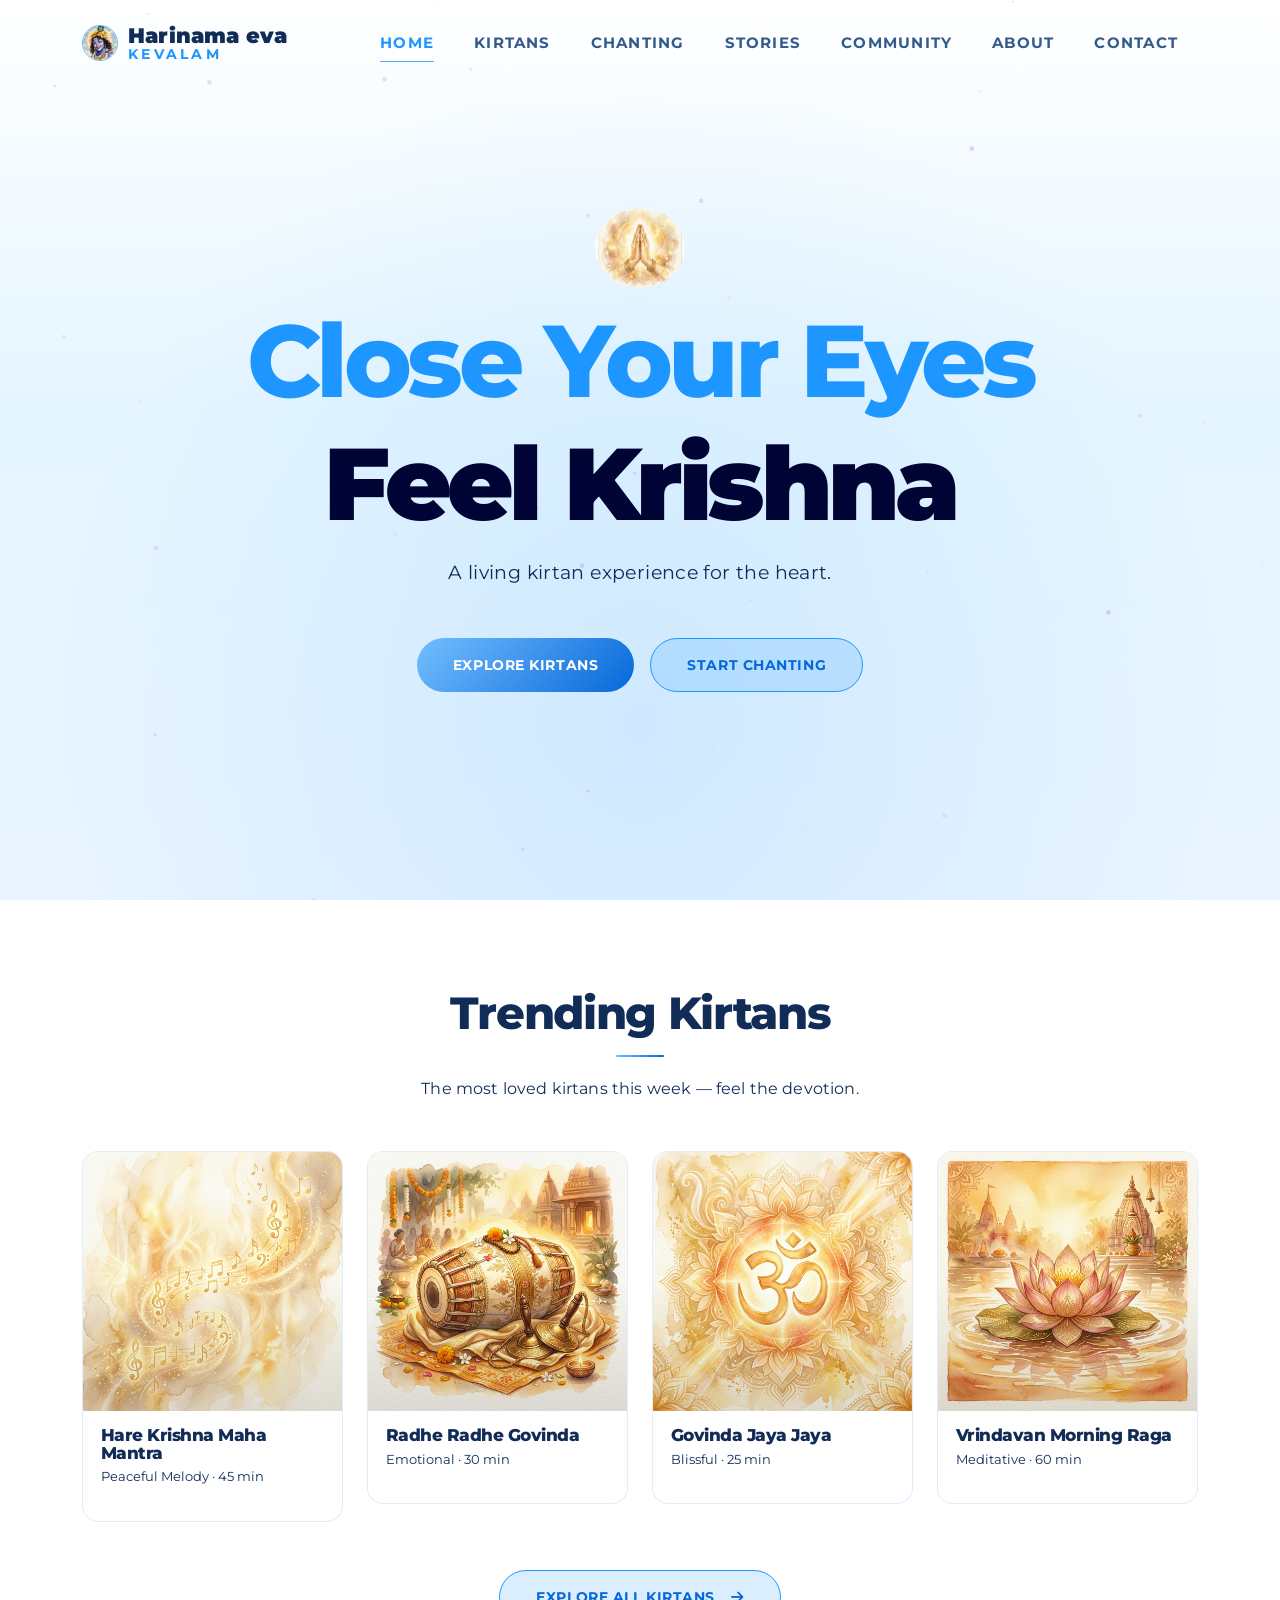
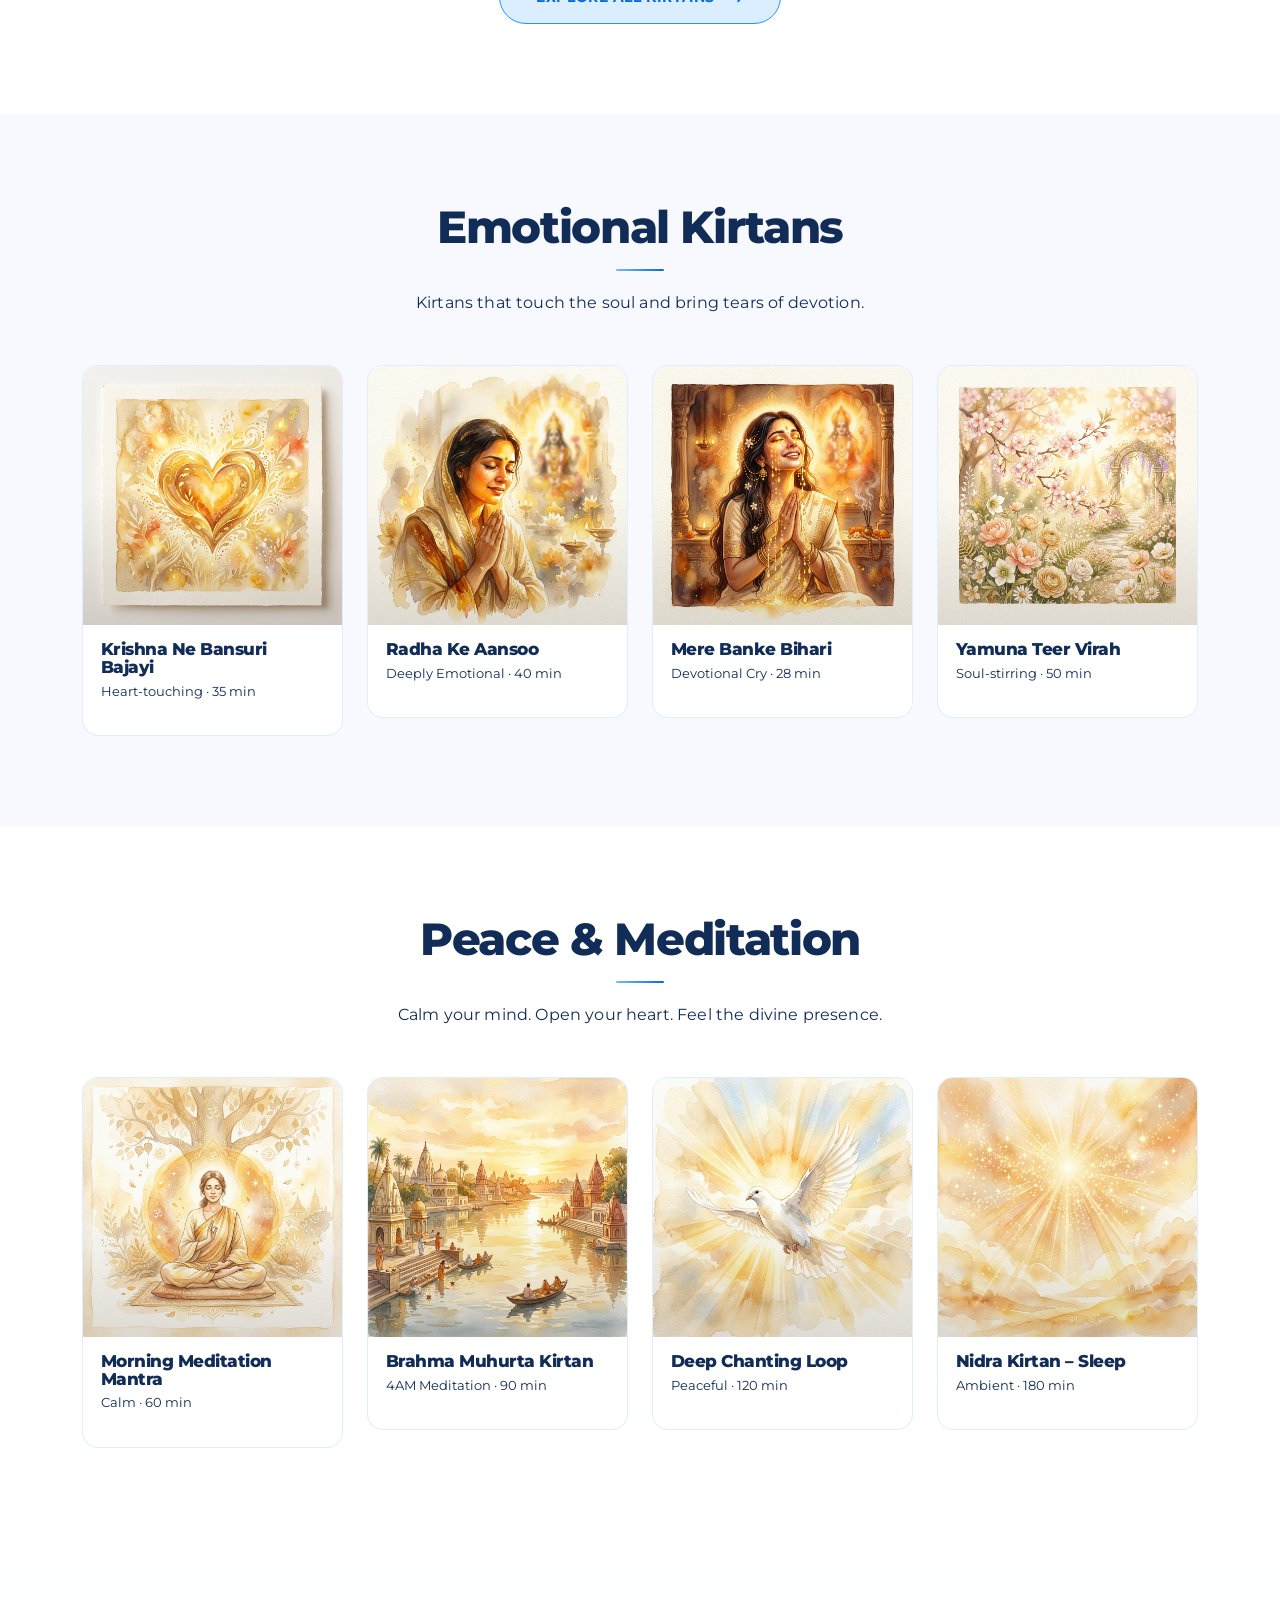
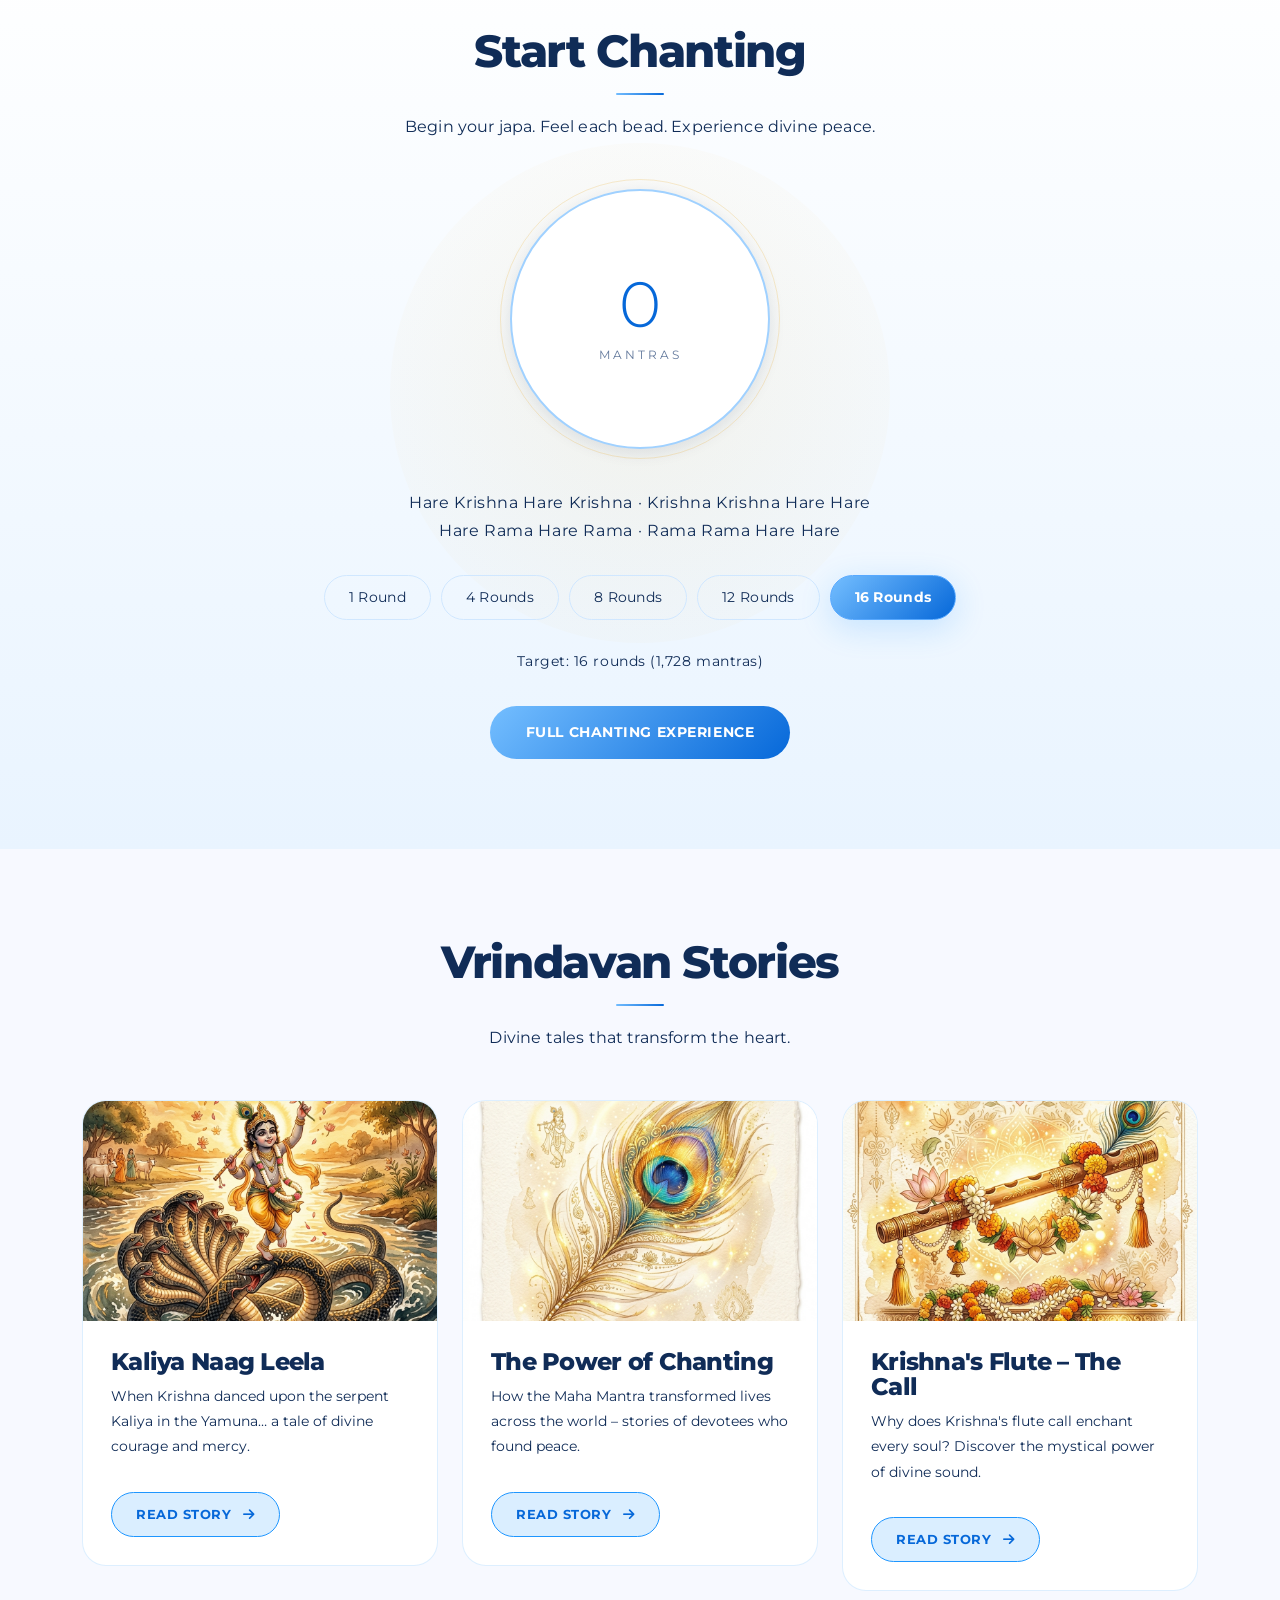
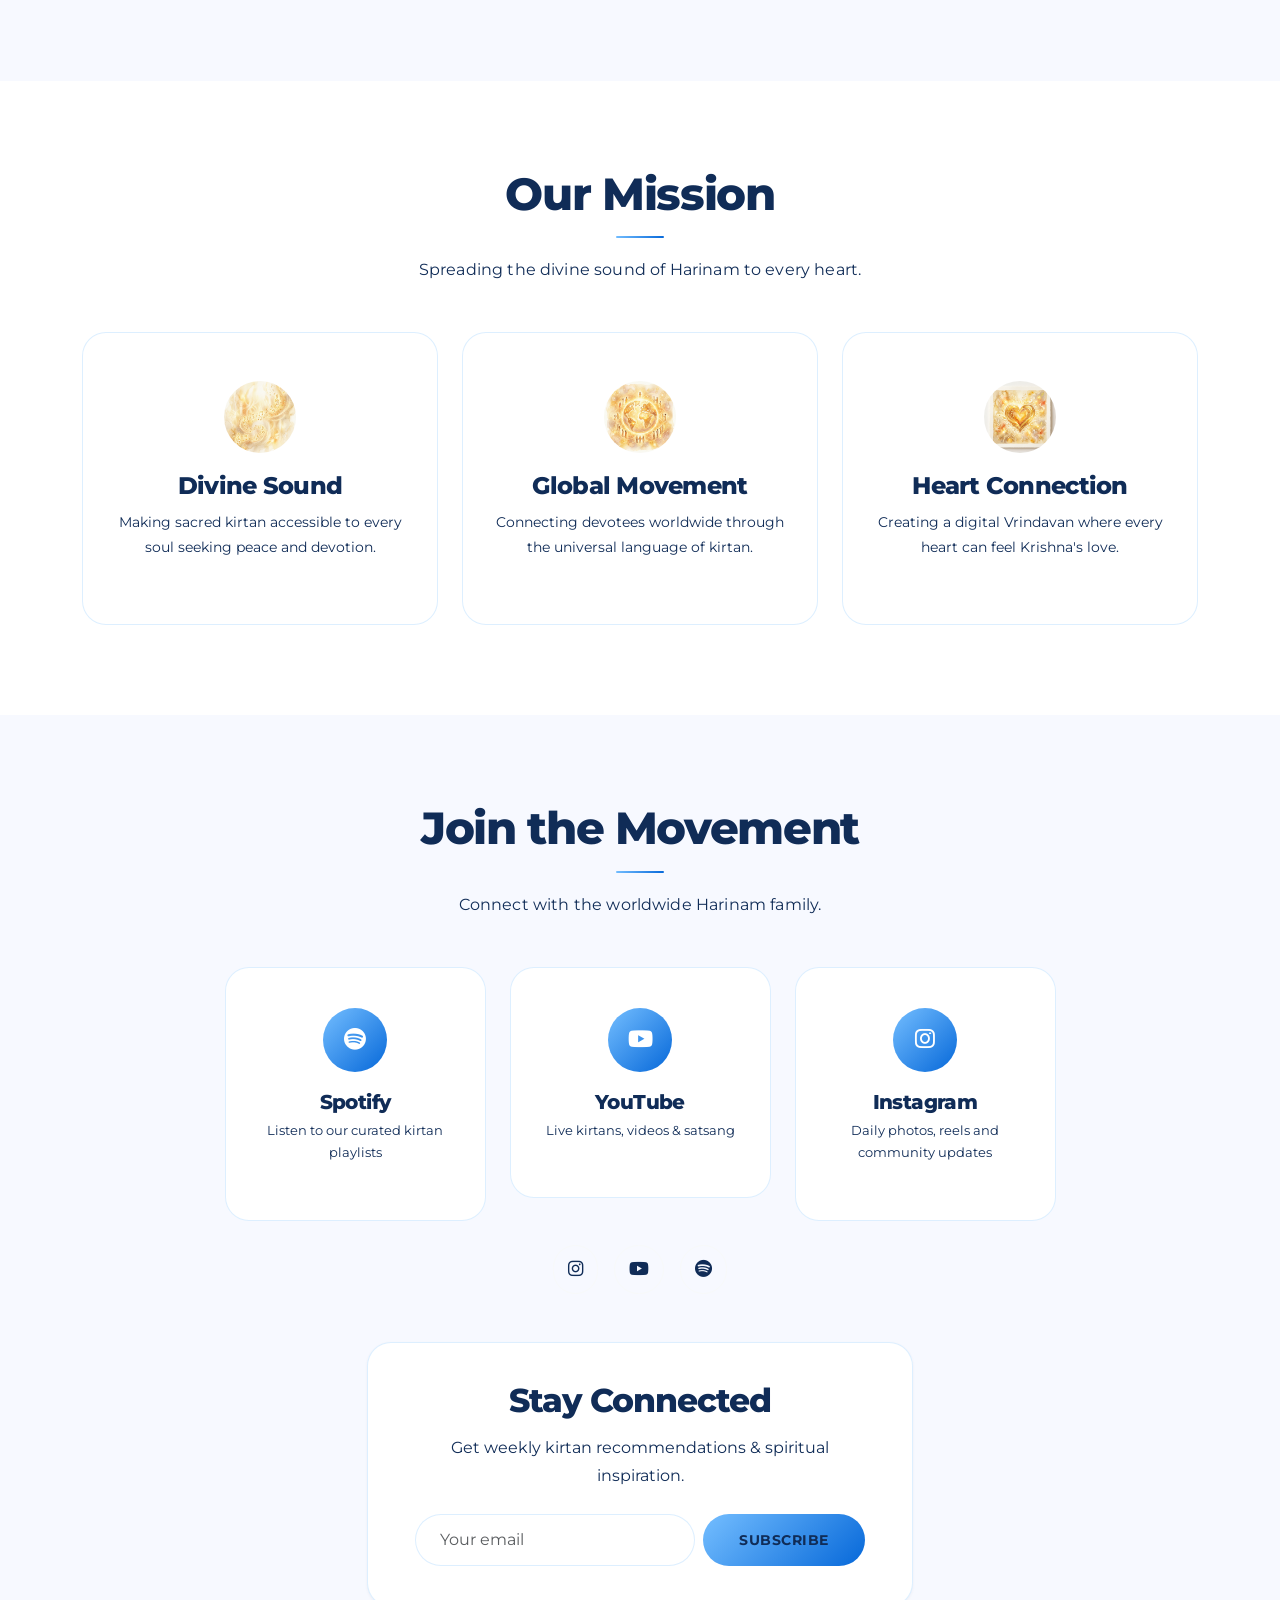
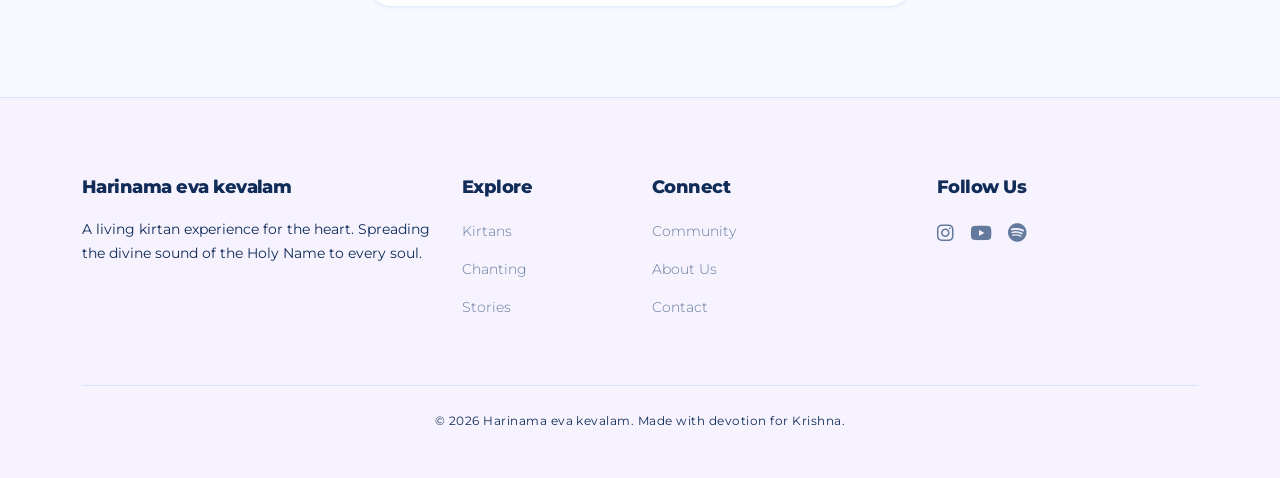
==== commit a364d3ae: "Refactor styles and update branding to "Harinama eva kevalam" - Updated CSS styles for a new light b" ====
--- a/index.html
+++ b/index.html
@@ -3,21 +3,21 @@
 <head>
   <meta charset="UTF-8">
   <meta name="viewport" content="width=device-width, initial-scale=1.0">
-  <meta name="description" content="Feel Harinam – The Living Kirtan Experience. A digital Vrindavan immersion for your heart and soul.">
+  <meta name="description" content="Harinama eva kevalam – The Living Kirtan Experience. A digital Vrindavan immersion for your heart and soul.">
   <meta name="keywords" content="Harinam, Kirtan, Krishna, Vrindavan, Meditation, Chanting, ISKCON, Bhakti">
-  <meta name="author" content="Feel Harinam">
+  <meta name="author" content="Harinama eva kevalam">
   <meta name="robots" content="index, follow">
   <link rel="canonical" href="/">
   <meta property="og:type" content="website">
-  <meta property="og:title" content="Feel Harinam – The Living Kirtan Experience">
+  <meta property="og:title" content="Harinama eva kevalam – The Living Kirtan Experience">
   <meta property="og:description" content="A living kirtan experience for the heart — kirtans, chanting, and community.">
   <meta property="og:image" content="images/logo.jpg">
   <meta property="og:url" content="/">
   <meta name="twitter:card" content="summary_large_image">
-  <meta name="twitter:title" content="Feel Harinam – The Living Kirtan Experience">
+  <meta name="twitter:title" content="Harinama eva kevalam – The Living Kirtan Experience">
   <meta name="twitter:description" content="A living kirtan experience for the heart.">
   <meta name="twitter:image" content="images/logo.jpg">
-  <title>Feel Harinam – The Living Kirtan Experience</title>
+  <title>Harinama eva kevalam – The Living Kirtan Experience</title>
   <link rel="icon" type="image/png" href="images/logo.jpg">
   <link href="https://cdn.jsdelivr.net/npm/bootstrap@5.3.3/dist/css/bootstrap.min.css" rel="stylesheet">
   <link rel="stylesheet" href="https://cdnjs.cloudflare.com/ajax/libs/font-awesome/6.5.1/css/all.min.css">
@@ -27,7 +27,7 @@
   {
     "@context": "https://schema.org",
     "@type": "Organization",
-    "name": "Feel Harinam",
+    "name": "Harinama eva kevalam",
     "url": "/",
     "logo": "images/logo.jpg",
     "sameAs": [
@@ -52,15 +52,18 @@
 <nav class="navbar navbar-expand-lg navbar-custom" id="mainNav">
   <div class="container">
     <a class="navbar-brand" href="index.html">
-      <img src="images/logo.jpg" alt="Feel Harinam Logo" class="brand-logo">
-      <span class="brand-text">Feel <span>Harinam</span></span>
+      <img src="images/logo.jpg" alt="Harinama eva kevalam Logo" class="brand-logo">
+      <span class="brand-text">
+          <span class="brand-line-1">Harinama eva</span>
+          <span class="brand-line-2">kevalam</span>
+        </span>
     </a>
     <button class="navbar-toggler" type="button" data-bs-toggle="offcanvas" data-bs-target="#navMenu">
       <span class="navbar-toggler-icon"></span>
     </button>
     <div class="offcanvas offcanvas-end" id="navMenu">
       <div class="offcanvas-header">
-        <h5 class="offcanvas-title">Feel Harinam</h5>
+        <h5 class="offcanvas-title">Harinama eva kevalam</h5>
         <button type="button" class="btn-close" data-bs-dismiss="offcanvas"></button>
       </div>
       <div class="offcanvas-body">
@@ -88,7 +91,8 @@
   <div class="hero-content">
     <img src="images/prayer_hands.png" alt="Prayer" class="hero-emoji float-anim" data-aos="fade-down" data-aos-duration="1000">
     <h1 data-aos="fade-up" data-aos-duration="1200">
-      Close Your Eyes<br><span>Feel Krishna</span>
+      <span class="hero-line-one">Close Your Eyes</span>
+      <span class="hero-line-two">Feel Krishna</span>
     </h1>
     <p class="hero-sub" data-aos="fade-up" data-aos-delay="300" data-aos-duration="1200">
       A living kirtan experience for the heart.
@@ -442,7 +446,7 @@
   <div class="container">
     <div class="row g-4">
       <div class="col-md-4">
-        <h5>Feel Harinam</h5>
+        <h5>Harinama eva kevalam</h5>
         <p>A living kirtan experience for the heart. Spreading the divine sound of the Holy Name to every soul.</p>
       </div>
       <div class="col-md-2">
@@ -471,7 +475,7 @@
       </div>
     </div>
     <div class="footer-bottom">
-      <p>© 2026 Feel Harinam. Made with devotion for Krishna.</p>
+      <p>© 2026 Harinama eva kevalam. Made with devotion for Krishna.</p>
     </div>
   </div>
 </footer>
--- a/css/style.css
+++ b/css/style.css
@@ -1,17 +1,17 @@
-@import url('https://fonts.googleapis.com/css2?family=Cormorant+Garamond:ital,wght@0,300;0,400;0,500;0,600;0,700;1,400&family=Inter:wght@300;400;500;600&family=Outfit:wght@200;300;400;500;600&display=swap');
+@import url('https://fonts.googleapis.com/css2?family=Montserrat:wght@400;500;700;800;900&display=swap');
 
 :root {
-  /* ── Premium Light Violet & White Palette ── */
-  --violet-50: #F6F3FF;
-  --violet-100: #EDE7FF;
-  --violet-200: #DCD0FF;
-  --violet-300: #C4B0FF;
-  --violet-400: #A285FF;
-  --violet-500: #7C4DFF; /* Primary Violet */
-  --violet-600: #6536EC;
-  --violet-700: #4E21D0;
-  --violet-800: #3913A4;
-  --violet-900: #1D0662;
+  /* ── Premium Light Blue & White Palette ── */
+  --violet-50: #E9F4FF;
+  --violet-100: #D6EBFF;
+  --violet-200: #B8DBFF;
+  --violet-300: #8DCBFF;
+  --violet-400: #5EB8FF;
+  --violet-500: #1E96FF; /* Primary Blue */
+  --violet-600: #1070D7;
+  --violet-700: #0B55A8;
+  --violet-800: #073d79;
+  --violet-900: #041f45;
 
   /* ── Neutral & Surface Colors ── */
   --white: #ffffff;
@@ -19,27 +19,32 @@
   --cream-100: #F6F3FF;
   --cream-200: #EDE7FF;
   --cream-300: #DCD0FF;
-  --warm-gray-100: #FDFBFF;
-  --warm-gray-200: #F6F3FF;
-  --warm-gray-300: #EDE7FF;
-  --warm-gray-400: #C4B0FF;
-  --warm-gray-500: #9385C4;
-  --warm-gray-600: #6B5D9E;
-  --warm-gray-700: #493C79;
-  --warm-gray-800: #291D56;
-  --warm-gray-900: #1D0662;
+  --warm-gray-100: #F7F9FF;
+  --warm-gray-200: #EEF4FF;
+  --warm-gray-300: #DCE9FF;
+  --warm-gray-400: #B5D3FF;
+  --warm-gray-500: #8CB3E3;
+  --warm-gray-600: #688CC2;
+  --warm-gray-700: #456D9F;
+  --warm-gray-800: #2B4A78;
+  --warm-gray-900: #162E54;
+
+  /* Accent blue and white palette */
+  --brand-blue: #1E96FF;
+  --brand-blue-light: #74BEFF;
+  --brand-blue-dark: #0668D9;
 
   /* Map old saffron variables for safety & compatibility */
-  --saffron-50: var(--violet-50);
-  --saffron-100: var(--violet-100);
-  --saffron-200: var(--violet-200);
-  --saffron-300: var(--violet-300);
-  --saffron-400: var(--violet-400);
-  --saffron-500: var(--violet-500);
-  --saffron-600: var(--violet-600);
-  --saffron-700: var(--violet-700);
-  --saffron-800: var(--violet-800);
-  --saffron-900: var(--violet-900);
+  --saffron-50: var(--cream-50);
+  --saffron-100: var(--brand-blue-light);
+  --saffron-200: #D0E7FF;
+  --saffron-300: #A0D1FF;
+  --saffron-400: #58A9FF;
+  --saffron-500: var(--brand-blue);
+  --saffron-600: var(--brand-blue-dark);
+  --saffron-700: #095CB0;
+  --saffron-800: #0A4A8B;
+  --saffron-900: #083566;
 
   /* Surfaces */
   --surface: var(--white);
@@ -47,34 +52,34 @@
   --surface-warm: var(--violet-50);
 
   /* Text Colors */
-  --text-primary: #1D0662;
-  --text-secondary: #493C79;
-  --text-muted: #9385C4;
+  --text-primary: #102C57;
+  --text-secondary: #335A8C;
+  --text-muted: #647A9D;
   --text-on-dark: #ffffff;
   --text-on-saffron: #ffffff;
 
   /* Semantic */
   --glass-bg: rgba(255, 255, 255, 0.85);
-  --glass-border: rgba(124, 77, 255, 0.12);
-  --glass-warm-bg: rgba(246, 243, 255, 0.5);
+  --glass-border: rgba(30, 150, 255, 0.15);
+  --glass-warm-bg: rgba(233, 244, 255, 0.55);
 
   /* Gradients */
-  --gradient-saffron: linear-gradient(135deg, var(--violet-400), var(--violet-600));
+  --gradient-saffron: linear-gradient(135deg, var(--brand-blue-light), var(--brand-blue-dark));
   --gradient-warm: linear-gradient(180deg, var(--white), var(--violet-50));
   --gradient-subtle: linear-gradient(180deg, var(--white), var(--violet-50));
   --gradient-hero: linear-gradient(180deg, var(--white) 0%, var(--violet-50) 50%, var(--violet-100) 100%);
   --gradient-card: linear-gradient(135deg, var(--violet-50), var(--violet-100));
 
   /* Shadows */
-  --shadow-sm: 0 1px 3px rgba(29, 6, 98, 0.05);
-  --shadow-md: 0 4px 16px rgba(29, 6, 98, 0.08);
-  --shadow-lg: 0 12px 40px rgba(29, 6, 98, 0.10);
-  --shadow-xl: 0 24px 64px rgba(29, 6, 98, 0.14);
-  --shadow-saffron: 0 8px 32px rgba(124, 77, 255, 0.20);
+  --shadow-sm: 0 1px 3px rgba(16, 44, 87, 0.05);
+  --shadow-md: 0 4px 16px rgba(16, 44, 87, 0.10);
+  --shadow-lg: 0 12px 40px rgba(16, 44, 87, 0.15);
+  --shadow-xl: 0 24px 64px rgba(16, 44, 87, 0.18);
+  --shadow-saffron: 0 8px 32px rgba(30, 150, 255, 0.20);
 
   /* Typography */
-  --font-heading: 'Cormorant Garamond', serif;
-  --font-body: 'Outfit', 'Inter', sans-serif;
+  --font-heading: 'Montserrat', 'Outfit', 'Inter', sans-serif;
+  --font-body: 'Montserrat', 'Outfit', 'Inter', sans-serif;
 
   /* Motion */
   --ease-out: cubic-bezier(0.16, 1, 0.3, 1);
@@ -102,35 +107,56 @@
   overflow-x: hidden;
 }
 
+h1, h2, h3, h4, h5, h6 {
+  font-family: var(--font-heading) !important;
+  font-weight: 800 !important;
+  line-height: 1.05;
+  letter-spacing: -0.03em;
+  color: var(--text-primary) !important;
+}
+
+h1 span,
+h2 span,
+h3 span,
+h4 span,
+h5 span,
+h6 span {
+  color: var(--brand-blue) !important;
+}
+
+h1 { font-size: clamp(3rem, 5vw, 4.5rem); line-height: 0.98; }
+h2 { font-size: clamp(2.25rem, 3.5vw, 3rem); line-height: 1.0; }
+h3 { font-size: clamp(1.75rem, 2.6vw, 2.25rem); line-height: 1.05; }
+
 body {
-  font-family: var(--font-body);
+  font-family: var(--font-body) !important;
   background: var(--surface);
-  color: var(--text-primary);
+  color: var(--text-primary) !important;
   overflow-x: hidden;
-  line-height: 1.7;
+  line-height: 1.75;
   -webkit-font-smoothing: antialiased;
   -moz-osx-font-smoothing: grayscale;
-  font-weight: 300;
-}
-
-h1, h2, h3, h4, h5 {
-  font-family: var(--font-heading);
-  font-weight: 400;
-  line-height: 1.15;
-  letter-spacing: -0.02em;
-}
-
-h1 { font-size: clamp(3rem, 7vw, 6rem); }
-h2 { font-size: clamp(2.2rem, 4.5vw, 4rem); }
-h3 { font-size: clamp(1.5rem, 3vw, 2.2rem); }
+  font-weight: 400 !important;
+}
+
+p,
+li,
+input,
+textarea,
+button,
+label {
+  font-family: var(--font-body) !important;
+  color: var(--text-primary) !important;
+  font-weight: 400 !important;
+}
 
 a {
-  color: var(--saffron-500);
+  color: var(--brand-blue);
   text-decoration: none;
   transition: var(--transition);
 }
 
-a:hover { color: var(--saffron-400); }
+a:hover { color: var(--brand-blue-light); }
 
 ::selection {
   background: var(--saffron-200);
@@ -139,32 +165,37 @@
 
 /* ===== SECTION UTILITIES ===== */
 .section-padding {
-  padding: 120px 0;
+  padding: 90px 0;
 }
 
 .section-title {
   text-align: center;
-  margin-bottom: 72px;
+  margin-bottom: 48px;
 }
 
 .section-title h2 {
   color: var(--text-primary);
-  margin-bottom: 16px;
+  margin-bottom: 14px;
+  font-size: clamp(2.25rem, 3.5vw, 3rem);
+  font-weight: 800;
+  letter-spacing: -0.03em;
+  line-height: 1.05;
 }
 
 .section-title p {
   color: var(--text-muted);
-  font-size: 1.05rem;
+  font-size: 1rem;
   max-width: 520px;
   margin: 0 auto;
-  font-weight: 300;
+  font-weight: 400;
+  letter-spacing: 0.01em;
 }
 
 .section-title .divider {
   width: 48px;
   height: 2px;
   background: var(--gradient-saffron);
-  margin: 24px auto;
+  margin: 18px auto;
   border-radius: 2px;
 }
 
@@ -240,13 +271,27 @@
 }
 
 .brand-text {
-  display: inline-block;
-  line-height: 1;
-}
-
-.brand-text span {
-  color: var(--violet-500);
-  font-weight: 700 !important;
+  display: flex;
+  flex-direction: column;
+  gap: 0;
+  line-height: 1.05;
+  align-items: flex-start;
+}
+
+.brand-line-1 {
+  font-size: 1.3rem;
+  font-weight: 900;
+  letter-spacing: 0.01em;
+  color: var(--text-primary);
+}
+
+.brand-line-2 {
+  font-size: 0.85rem;
+  font-weight: 700;
+  letter-spacing: 0.24em;
+  text-transform: uppercase;
+  color: var(--brand-blue);
+  align-self: flex-start;
 }
 
 .navbar-brand:hover .brand-logo {
@@ -293,22 +338,44 @@
 
 .navbar-custom .navbar-brand {
   font-family: var(--font-heading);
-  font-size: 1.6rem;
   color: var(--text-primary) !important;
-  font-weight: 700 !important;
-  letter-spacing: 0.02em;
+  font-weight: 900 !important;
+  letter-spacing: 0.03em;
   display: inline-flex !important;
   align-items: center;
   gap: 10px;
+  min-width: 0;
+  flex-shrink: 1;
+}
+
+.navbar-custom .navbar-brand .brand-logo {
+  margin-right: 0 !important;
+}
+
+.navbar-custom .brand-text {
+  display: flex;
+  flex-direction: column;
+  justify-content: center;
+  gap: 0;
+  min-width: 0;
+  align-items: flex-start;
+  white-space: normal;
+}
+
+.navbar-custom .navbar-brand .brand-text {
+  display: flex;
+  flex-direction: column;
+  gap: 0;
+  align-items: flex-start;
 }
 
 .navbar-custom .nav-link {
   color: var(--text-secondary) !important;
-  font-size: 0.85rem;
-  letter-spacing: 0.04em;
+  font-size: 0.96rem;
+  letter-spacing: 0.08em;
   padding: 8px 20px !important;
   position: relative;
-  font-weight: 400;
+  font-weight: 700;
   text-transform: uppercase;
 }
 
@@ -350,7 +417,7 @@
 }
 
 .navbar-custom .navbar-toggler-icon {
-  background-image: url("data:image/svg+xml,%3csvg xmlns='http://www.w3.org/2000/svg' viewBox='0 0 30 30'%3e%3cpath stroke='%237C4DFF' stroke-width='2' stroke-linecap='round' stroke-miterlimit='10' d='M4 7h22M4 15h22M4 23h22'/%3e%3c/svg%3e") !important;
+  background-image: url("data:image/svg+xml,%3csvg xmlns='http://www.w3.org/2000/svg' viewBox='0 0 30 30'%3e%3cpath stroke='%231E96FF' stroke-width='2' stroke-linecap='round' stroke-miterlimit='10' d='M4 7h22M4 15h22M4 23h22'/%3e%3c/svg%3e") !important;
   display: inline-block;
   width: 1.5em;
   height: 1.5em;
@@ -368,7 +435,7 @@
   align-items: center;
   justify-content: center;
   overflow: hidden;
-  background: var(--cream-50);
+  background: linear-gradient(180deg, var(--white) 0%, #F4F8FF 45%, #E9F4FF 100%);
 }
 
 .hero-bg {
@@ -380,14 +447,14 @@
 .hero-bg-image {
   position: absolute;
   inset: 0;
-  background: var(--gradient-hero);
+  background: linear-gradient(180deg, rgba(255,255,255,0.98) 0%, rgba(228,245,255,0.95) 45%, rgba(233,244,255,0.92) 100%);
   opacity: 1;
 }
 
 .hero-overlay {
   position: absolute;
   inset: 0;
-  background: radial-gradient(ellipse at 50% 80%, rgba(232, 163, 23, 0.12), transparent 70%);
+  background: radial-gradient(ellipse at 50% 80%, rgba(30, 150, 255, 0.12), transparent 65%);
   z-index: 1;
 }
 
@@ -407,7 +474,7 @@
 }
 
 .hero-content .hero-emoji {
-  width: 80px;
+  width: 90px;
   height: 80px;
   margin: 0 auto 24px;
   display: block;
@@ -418,21 +485,31 @@
 .hero-content h1 {
   color: var(--text-primary);
   margin-bottom: 24px;
-  font-weight: 300;
-  letter-spacing: -0.03em;
-}
-
-.hero-content h1 span {
-  color: var(--saffron-500);
-  font-style: italic;
+  font-size: clamp(4rem, 8vw, 7rem);
+  font-weight: 900;
+  line-height: 0.95;
+  letter-spacing: -0.045em;
+}
+
+.hero-content .hero-line-one {
+  display: block;
+  white-space: nowrap;
+  overflow-wrap: normal;
+}
+
+.hero-content .hero-line-two {
+  display: block;
+  color: #000435 !important;
+  margin-top: 0.25em;
+  font-weight: 900;
 }
 
 .hero-content .hero-sub {
   font-size: clamp(1rem, 2vw, 1.2rem);
-  color: var(--text-muted);
+  color: rgba(16, 44, 87, 0.72);
   margin-bottom: 48px;
-  font-weight: 300;
-  letter-spacing: 0.04em;
+  font-weight: 500;
+  letter-spacing: 0.02em;
 }
 
 .hero-buttons {
@@ -483,13 +560,13 @@
 }
 
 .btn-outline-golden {
-  background: transparent;
-  color: var(--saffron-600);
-  border: 1.5px solid var(--saffron-300);
+  background: rgba(30, 150, 255, 0.16);
+  color: var(--brand-blue-dark);
+  border: 1.5px solid var(--brand-blue);
   padding: 14px 36px;
   border-radius: 100px;
   font-family: var(--font-body);
-  font-weight: 400;
+  font-weight: 700;
   font-size: 0.88rem;
   cursor: pointer;
   transition: var(--transition);
@@ -501,23 +578,39 @@
 }
 
 .btn-outline-golden:hover {
-  background: var(--gradient-saffron);
+  background: var(--brand-blue);
   color: var(--white);
-  border-color: var(--saffron-400);
+  border-color: var(--brand-blue-dark);
   transform: translateY(-2px);
   box-shadow: var(--shadow-saffron);
 }
 
 /* Hero variant */
 .hero .btn-outline-golden {
-  color: var(--saffron-600);
-  border-color: var(--saffron-300);
+  color: var(--brand-blue-dark);
+  border-color: var(--brand-blue);
+  background: rgba(30, 150, 255, 0.16);
 }
 
 .hero .btn-outline-golden:hover {
-  background: var(--gradient-saffron);
+  background: var(--brand-blue);
   color: var(--white);
-  border-color: var(--saffron-400);
+  border-color: var(--brand-blue-dark);
+}
+
+.btn-golden,
+.btn-outline-golden {
+  font-weight: 700 !important;
+}
+
+.btn-outline-light {
+  color: var(--text-primary) !important;
+  font-weight: 700 !important;
+}
+
+.btn-outline-light:hover,
+.btn-outline-light:focus {
+  color: var(--white) !important;
 }
 
 /* ===== GLASS CARDS ===== */
@@ -706,8 +799,9 @@
 
 .round-btn:hover,
 .round-btn.active {
+  font-weight: bold !important;
   background: var(--gradient-saffron);
-  color: var(--white);
+  color: white !important;
   border-color: var(--saffron-400);
   box-shadow: var(--shadow-saffron);
 }
@@ -985,11 +1079,15 @@
 .page-header h1 {
   color: var(--text-primary);
   margin-bottom: 16px;
-  font-weight: 300;
+  font-weight: 800;
+  letter-spacing: -0.02em;
+  line-height: 1.02;
+  font-size: clamp(2.8rem, 4vw, 4rem);
+  font-family: var(--font-heading) !important;
 }
 
 .page-header h1 span {
-  color: var(--saffron-500);
+  color: var(--brand-blue) !important;
 }
 
 .page-header p {
@@ -997,7 +1095,7 @@
   font-size: 1.05rem;
   max-width: 520px;
   margin: 0 auto;
-  font-weight: 300;
+  font-weight: 400 !important;
 }
 
 /* ===== CONTACT FORM ===== */
@@ -1115,12 +1213,21 @@
 
 /* ===== RESPONSIVE ===== */
 @media(max-width: 1199px) {
-  .section-padding { padding: 100px 0; }
+  .section-padding { padding: 80px 0; }
 }
 
 @media(max-width: 991px) {
-  .section-padding { padding: 80px 0; }
-  .hero-content h1 { font-size: 2.8rem; }
+  .section-padding { padding: 70px 0; }
+  .hero-content h1 { font-size: 3.25rem; }
+  .navbar-custom { padding: 16px 16px; }
+  .navbar-custom .navbar-brand { font-size: 1.15rem; }
+  .navbar-custom .brand-text { gap: 3px; }
+  .navbar-custom .navbar-toggler { margin-left: auto; }
+  .navbar-custom .navbar-brand { flex-wrap: wrap; }
+  .navbar-custom .brand-text { min-width: 0; }
+  .brand-logo { height: 34px !important; width: 34px !important; }
+  .brand-line-1 { font-size: 1.1rem; }
+  .brand-line-2 { font-size: 0.78rem; }
 
   .navbar-custom .offcanvas {
     background: var(--white) !important;
@@ -1180,8 +1287,12 @@
 }
 
 @media(max-width: 767px) {
-  .section-padding { padding: 64px 0; }
-  .hero-content h1 { font-size: 2.2rem; }
+  .section-padding { padding: 54px 0; }
+  .hero-content h1 { font-size: 2.8rem; }
+  .navbar-custom .navbar-brand { font-size: 1rem; }
+  .brand-logo { height: 32px !important; width: 32px !important; }
+  .brand-line-1 { font-size: 0.95rem; }
+  .brand-line-2 { font-size: 0.72rem; }
 
   .hero-buttons {
     flex-direction: column;
@@ -1245,8 +1356,14 @@
 
 @media(max-width: 480px) {
   .section-padding { padding: 48px 0; }
-  .hero-content h1 { font-size: 1.8rem; }
-  .hero-content .hero-sub { font-size: 0.9rem; margin-bottom: 32px; }
+  .hero-content h1 { font-size: 2.1rem; }
+  .hero-content .hero-line-one { white-space: normal; }
+  .hero-content .hero-sub { font-size: 0.95rem; margin-bottom: 32px; }
+  .brand-logo { height: 28px !important; width: 28px !important; }
+  .brand-line-1 { font-size: 0.9rem; }
+  .brand-line-2 { font-size: 0.65rem; }
+  .navbar-custom .brand-line-1 { font-size: 0.95rem; }
+  .navbar-custom .brand-line-2 { font-size: 0.7rem; }
 
   .hero-content .hero-emoji {
     width: 60px;
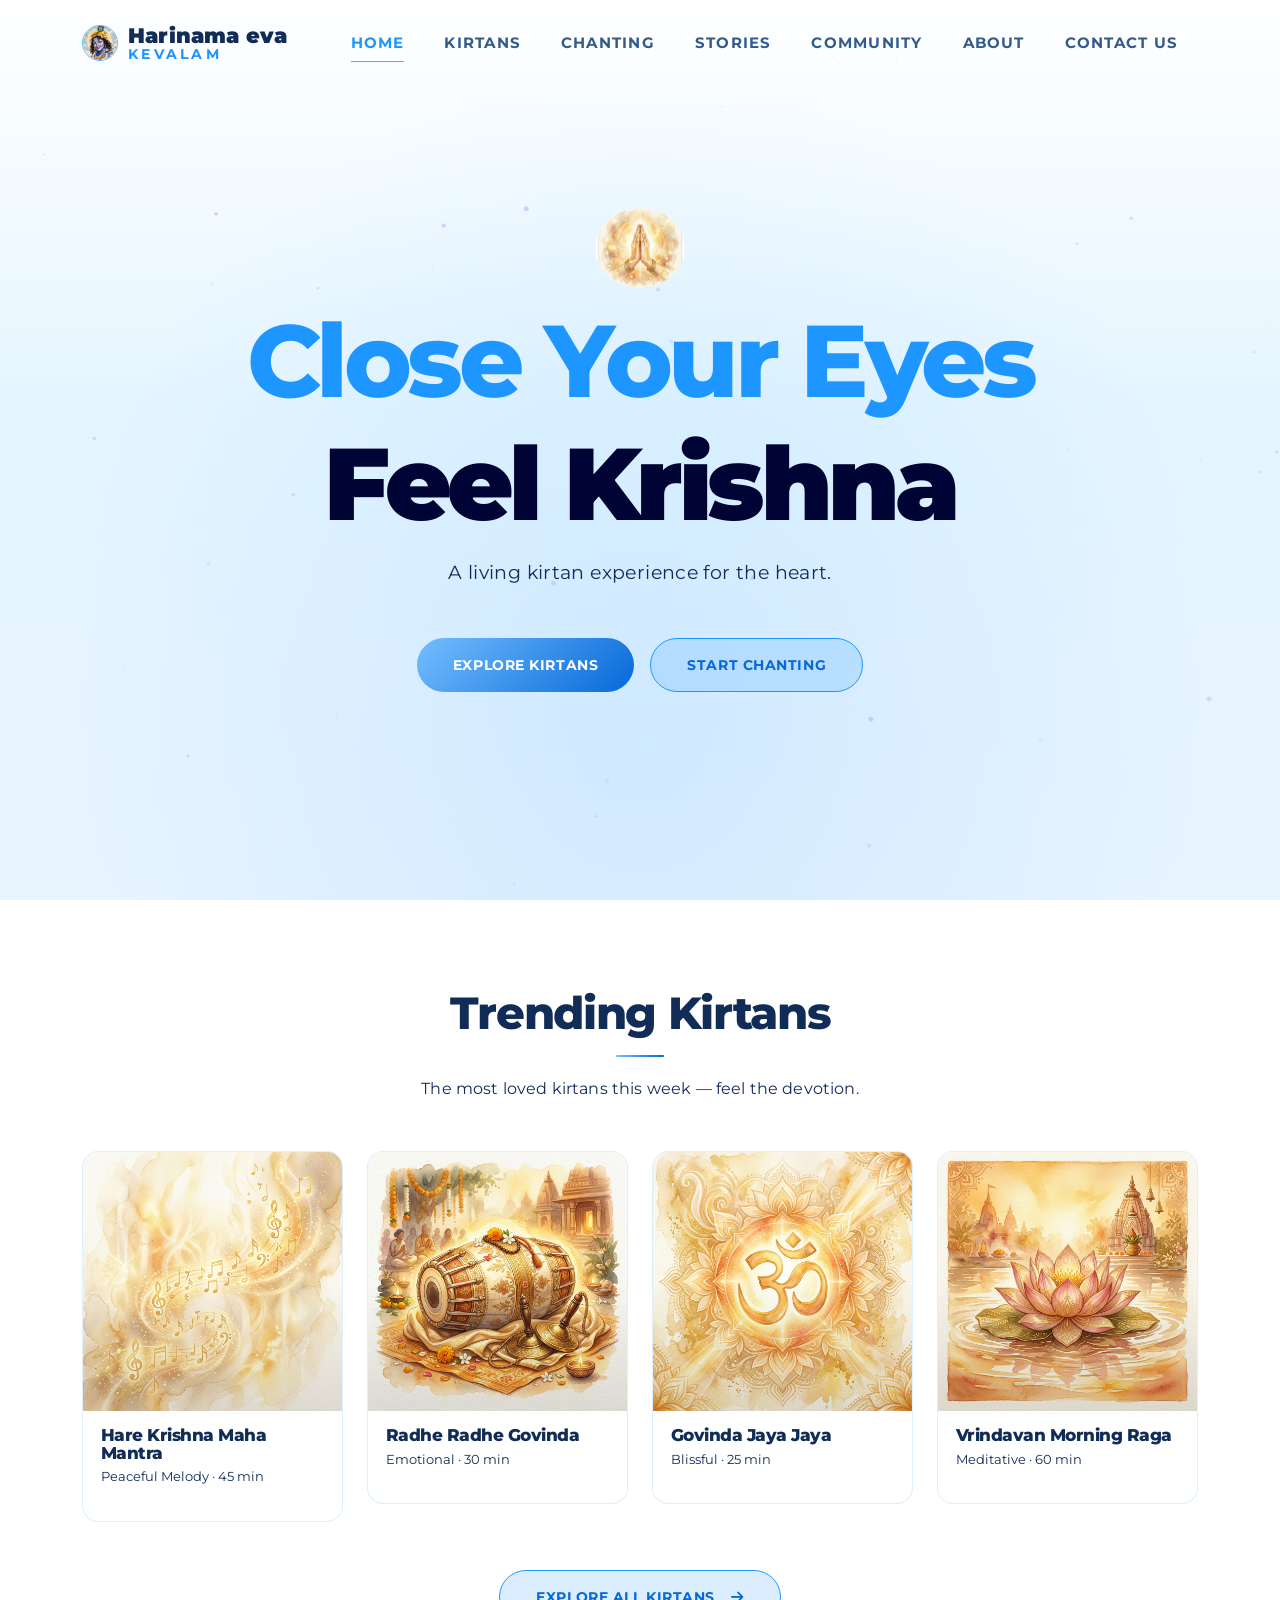
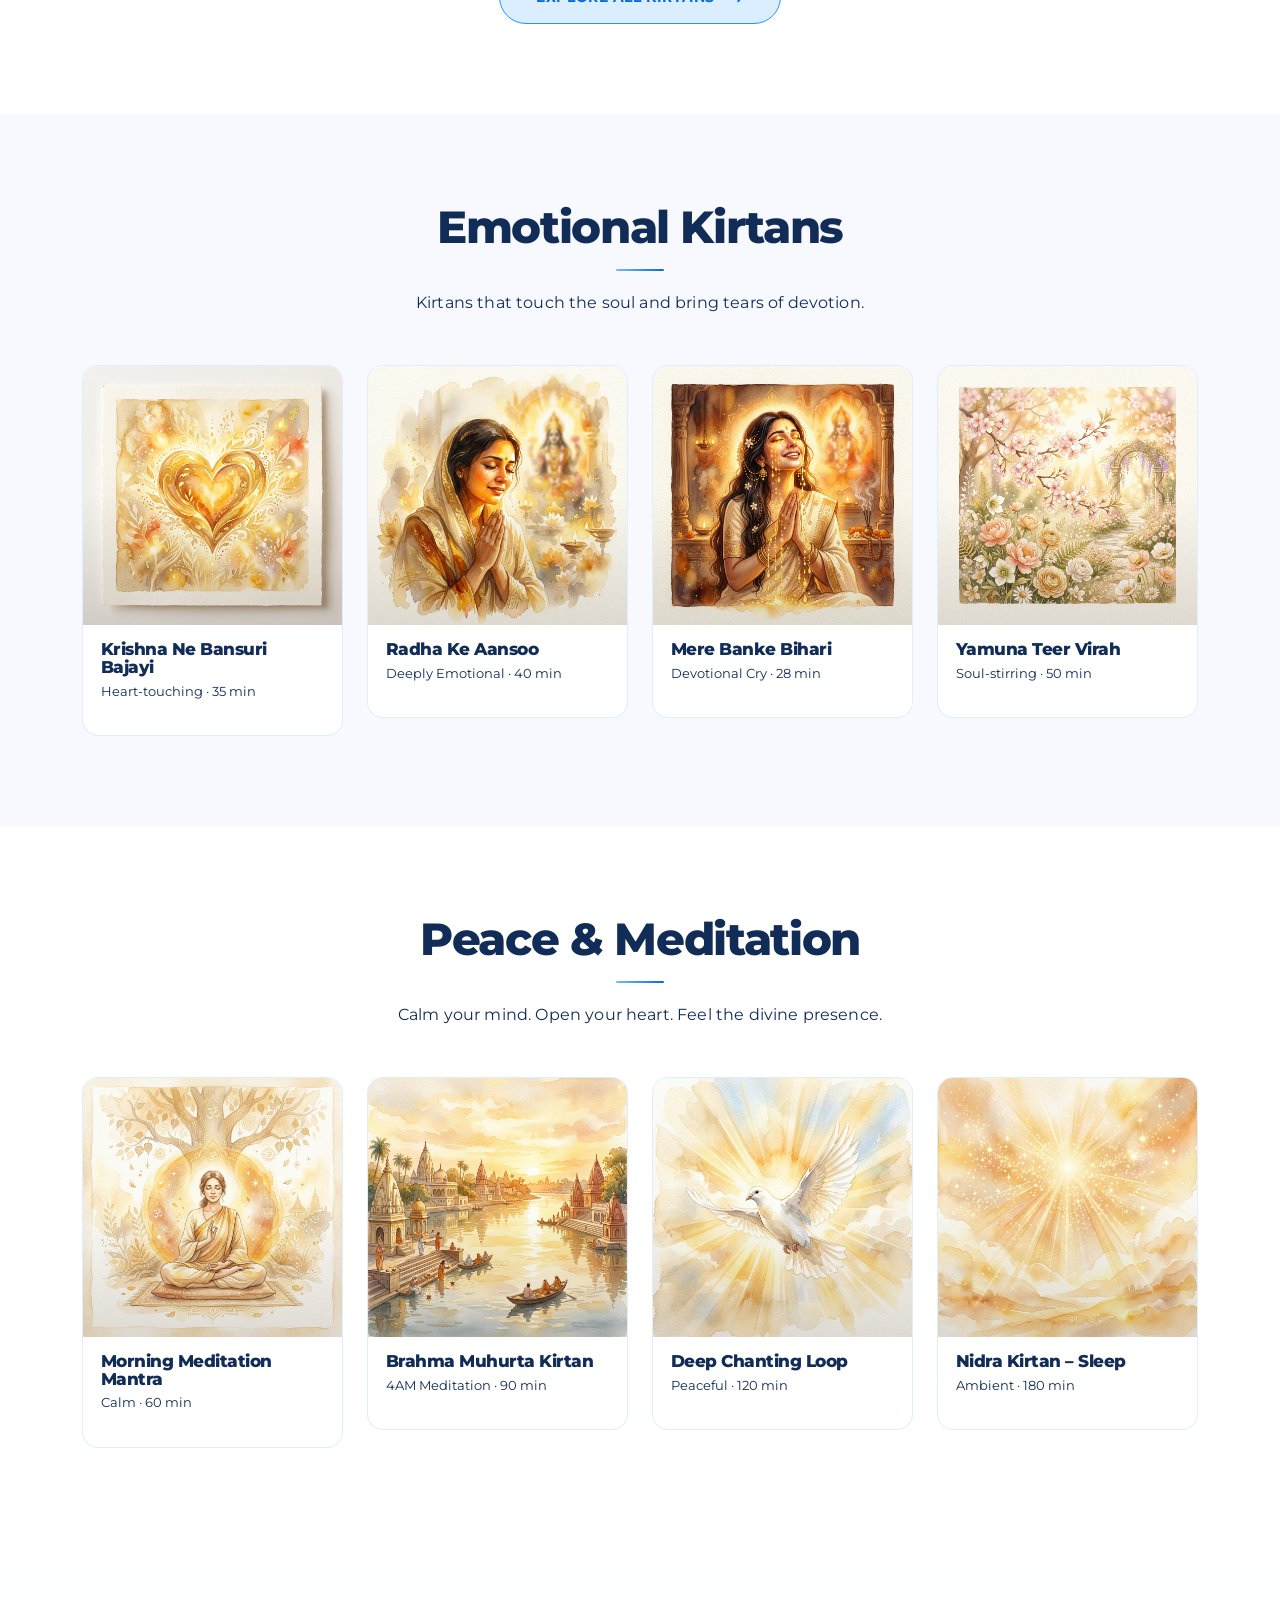
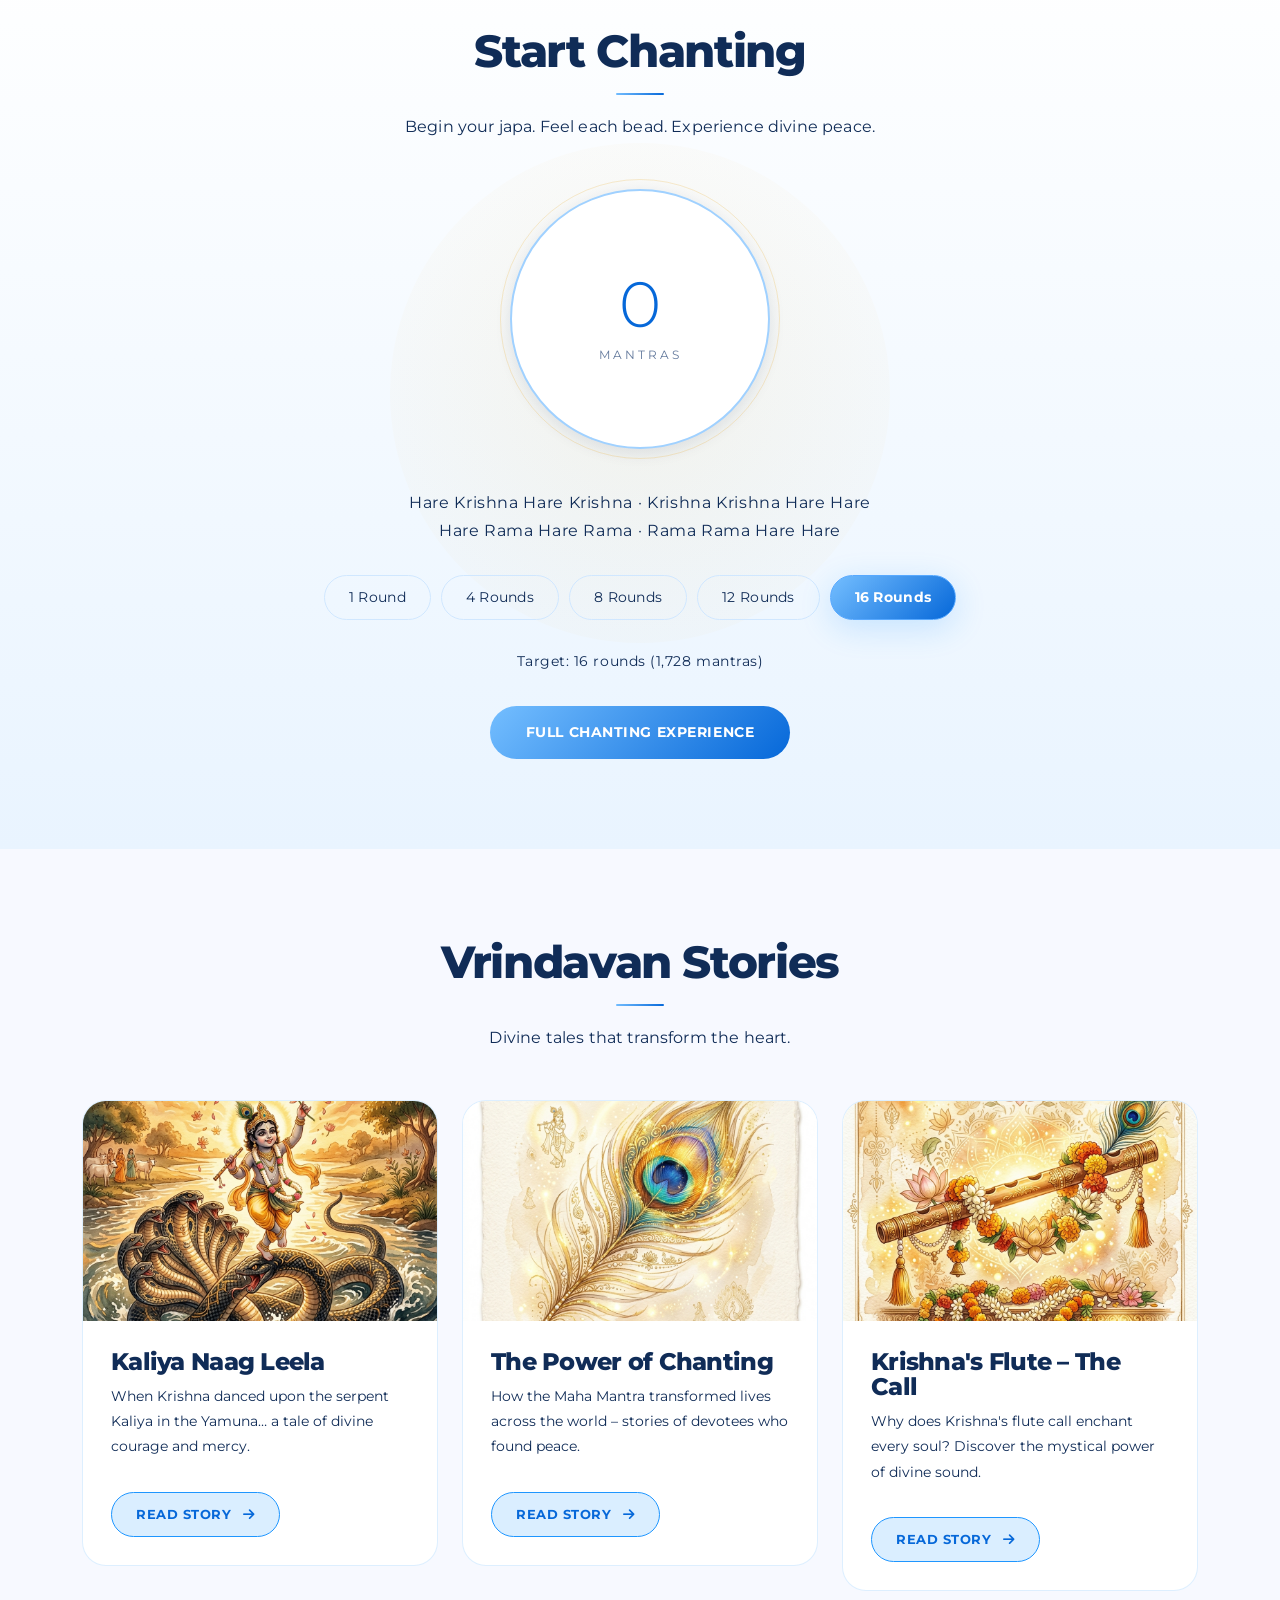
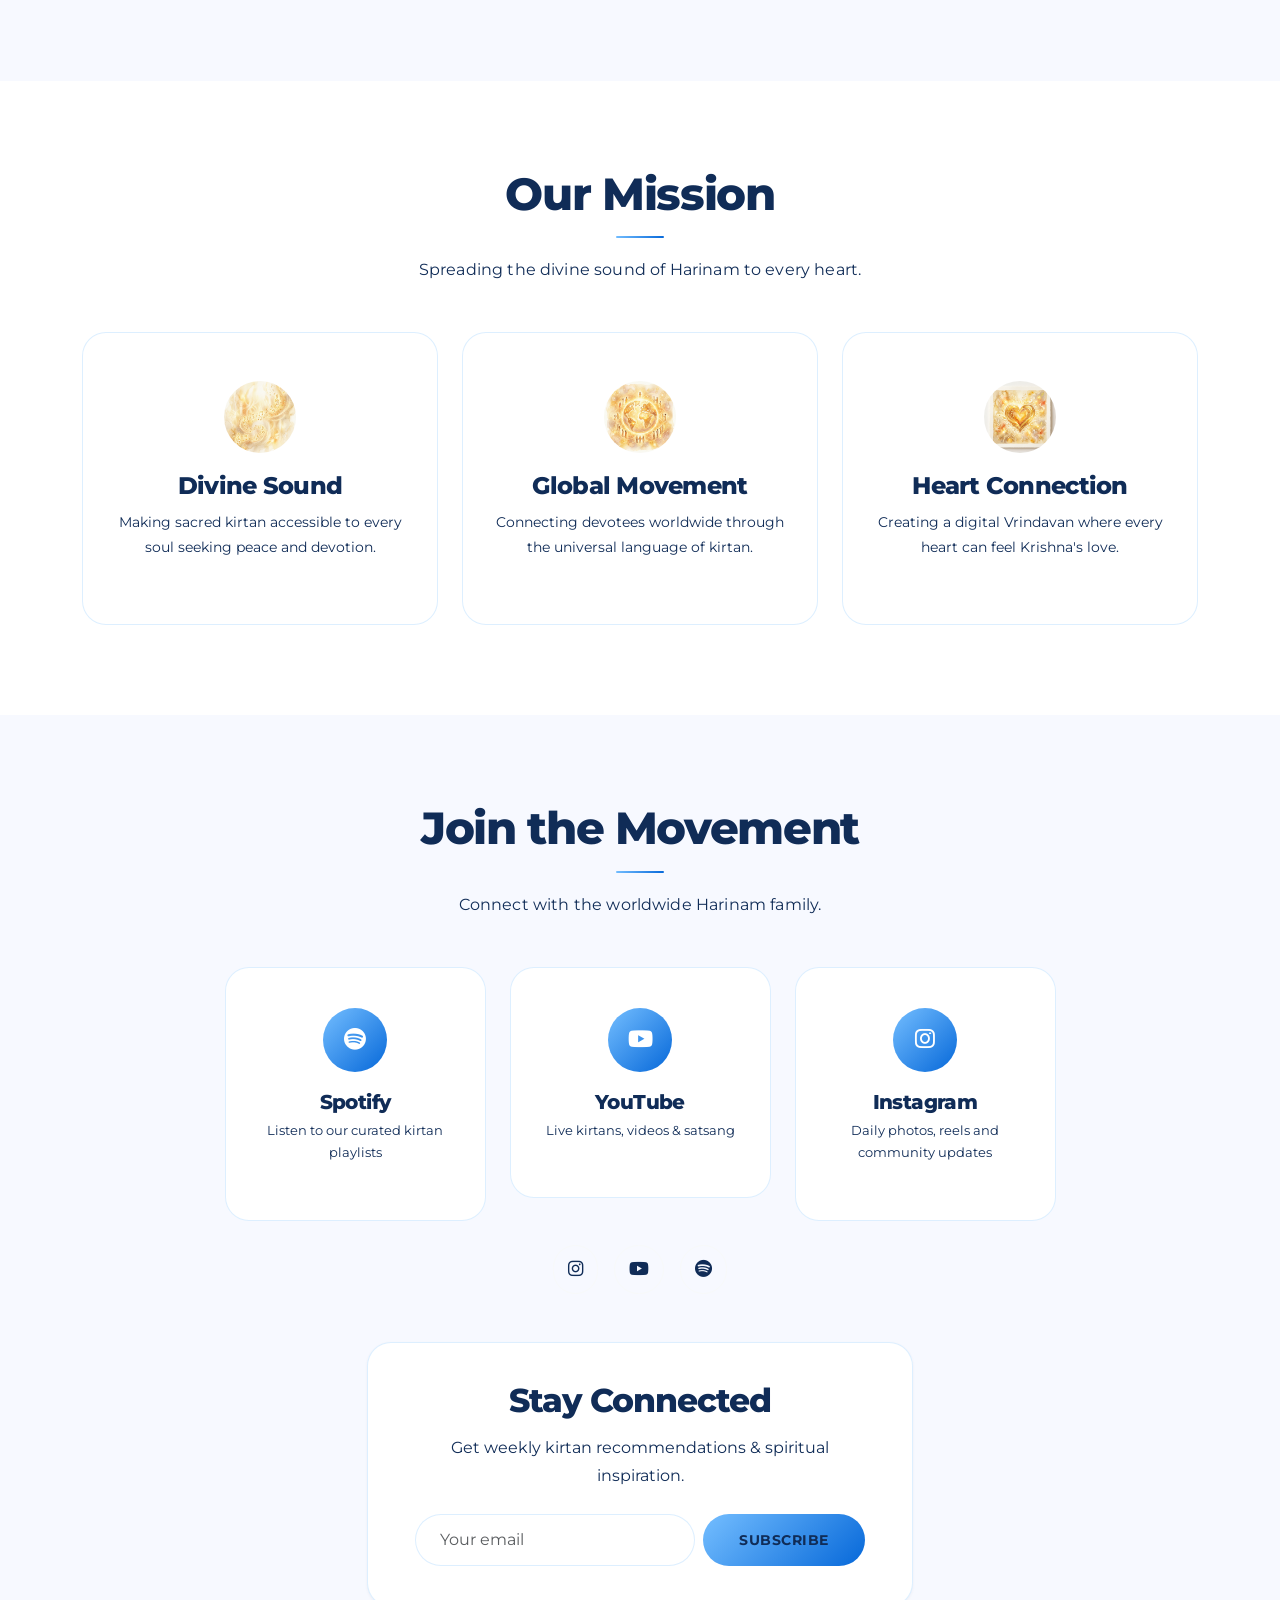
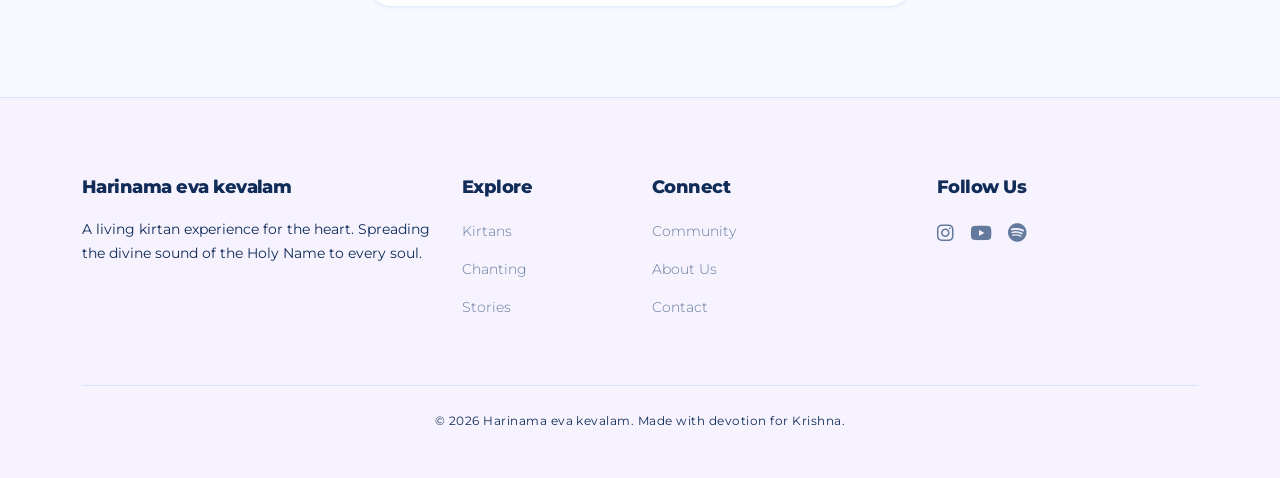
==== commit ef28edf6: "update contact link text to "Contact us" for consistency across pages" ====
--- a/index.html
+++ b/index.html
@@ -74,7 +74,7 @@
           <li class="nav-item"><a class="nav-link" href="stories.html">Stories</a></li>
           <li class="nav-item"><a class="nav-link" href="community.html">Community</a></li>
           <li class="nav-item"><a class="nav-link" href="about.html">About</a></li>
-          <li class="nav-item"><a class="nav-link" href="contact.html">Contact</a></li>
+          <li class="nav-item"><a class="nav-link" href="contact.html">Contact us</a></li>
         </ul>
       </div>
     </div>
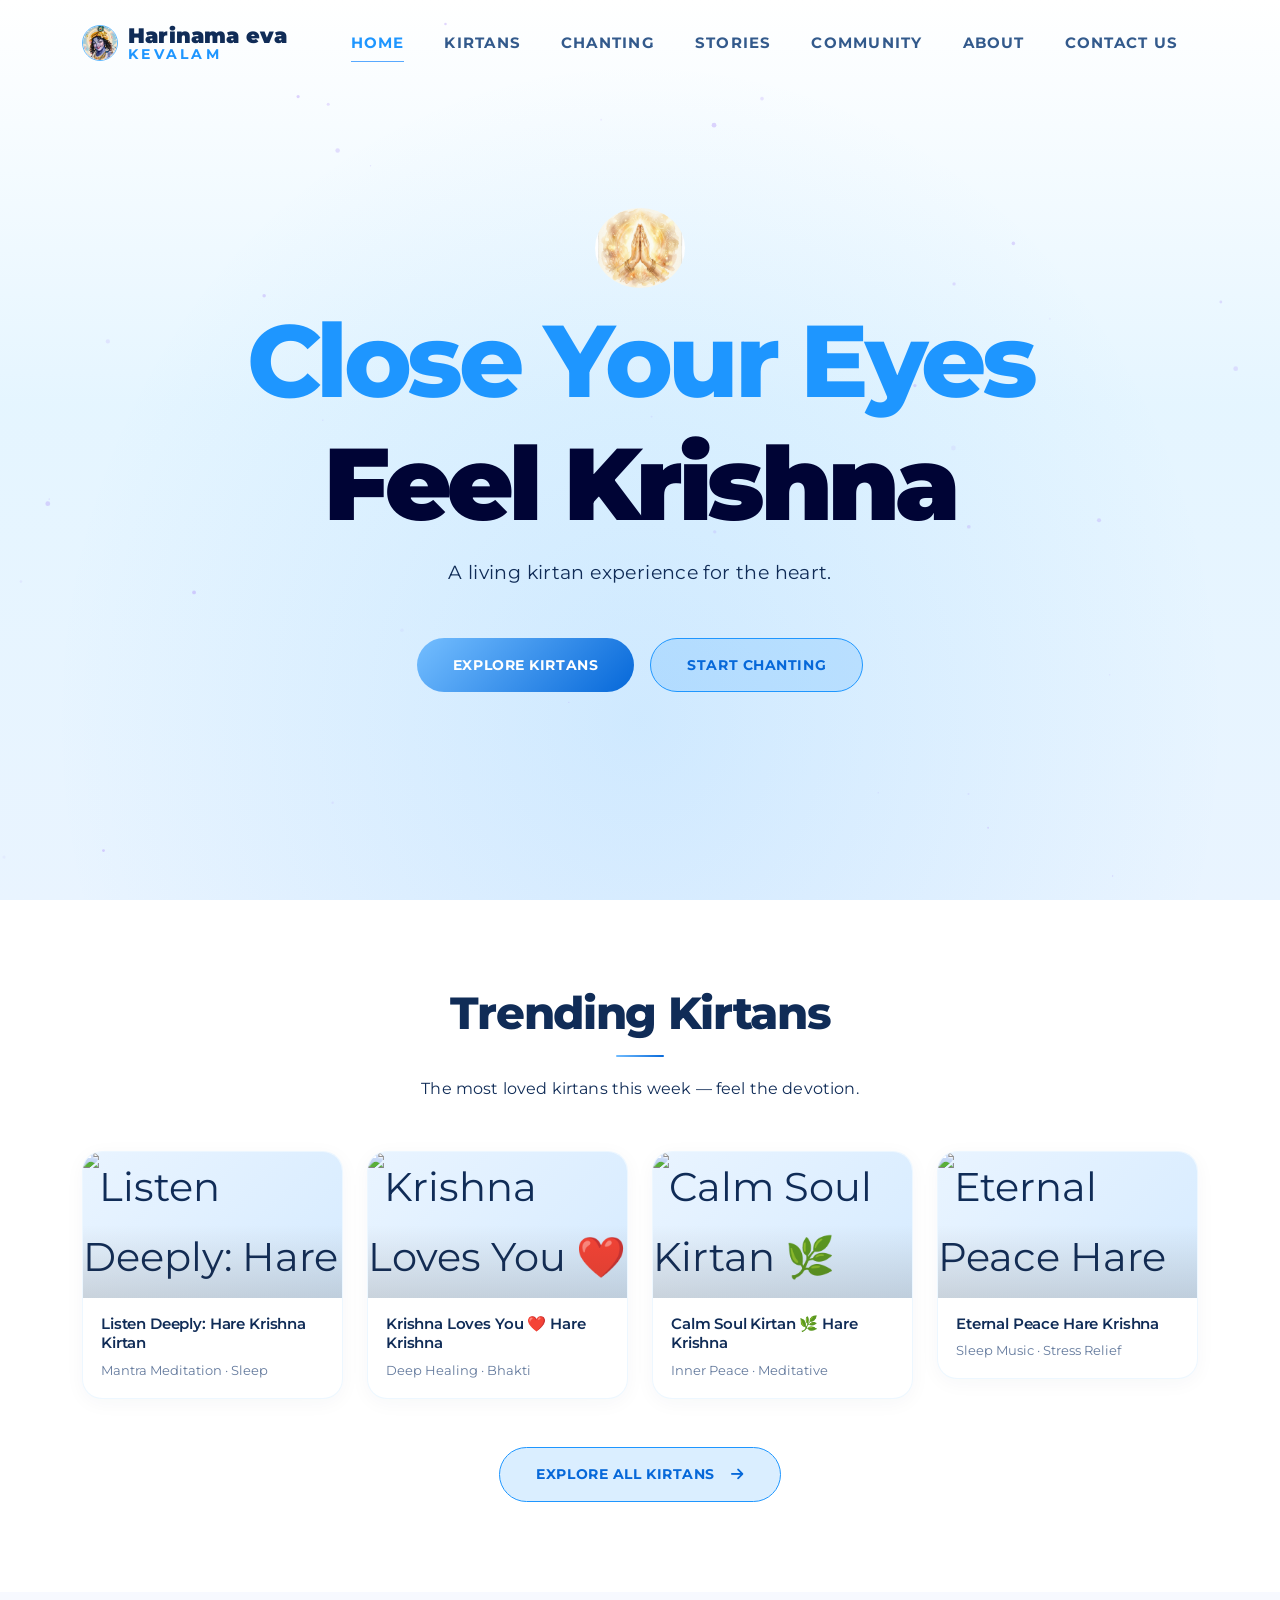
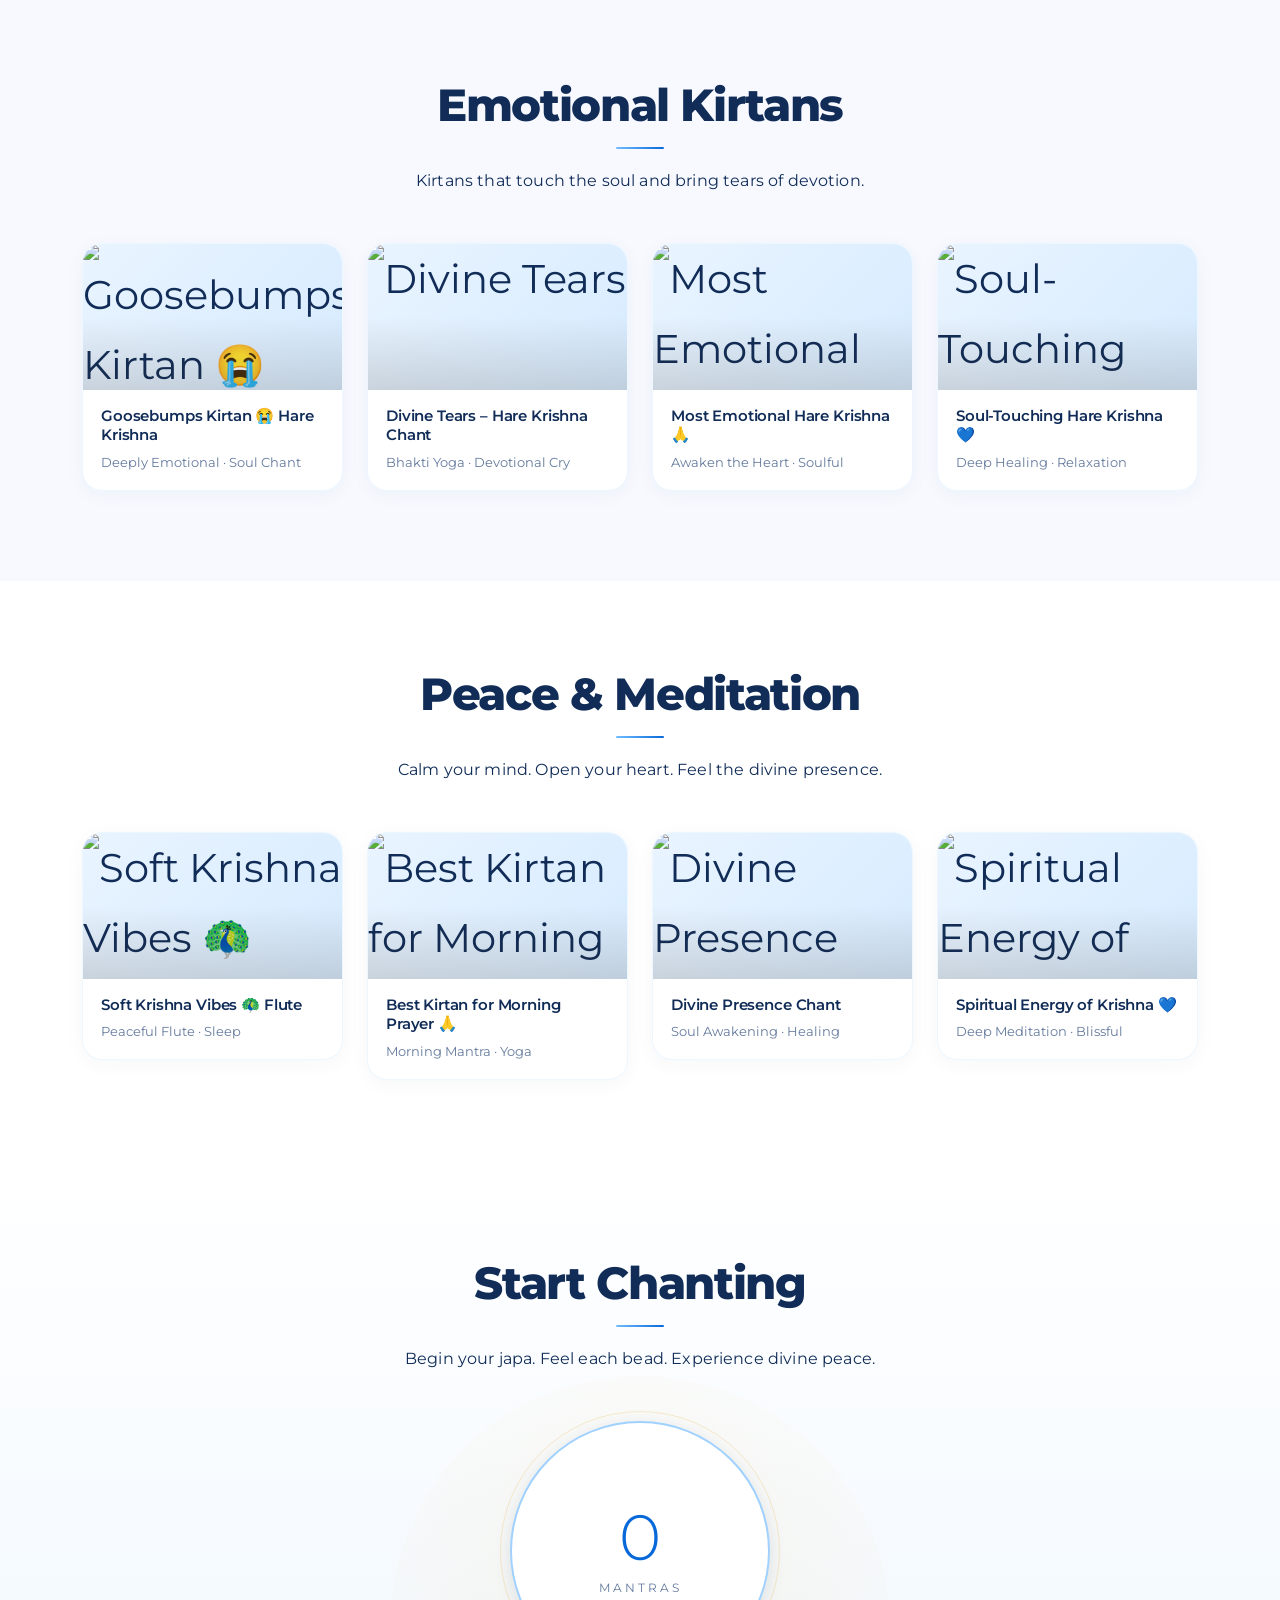
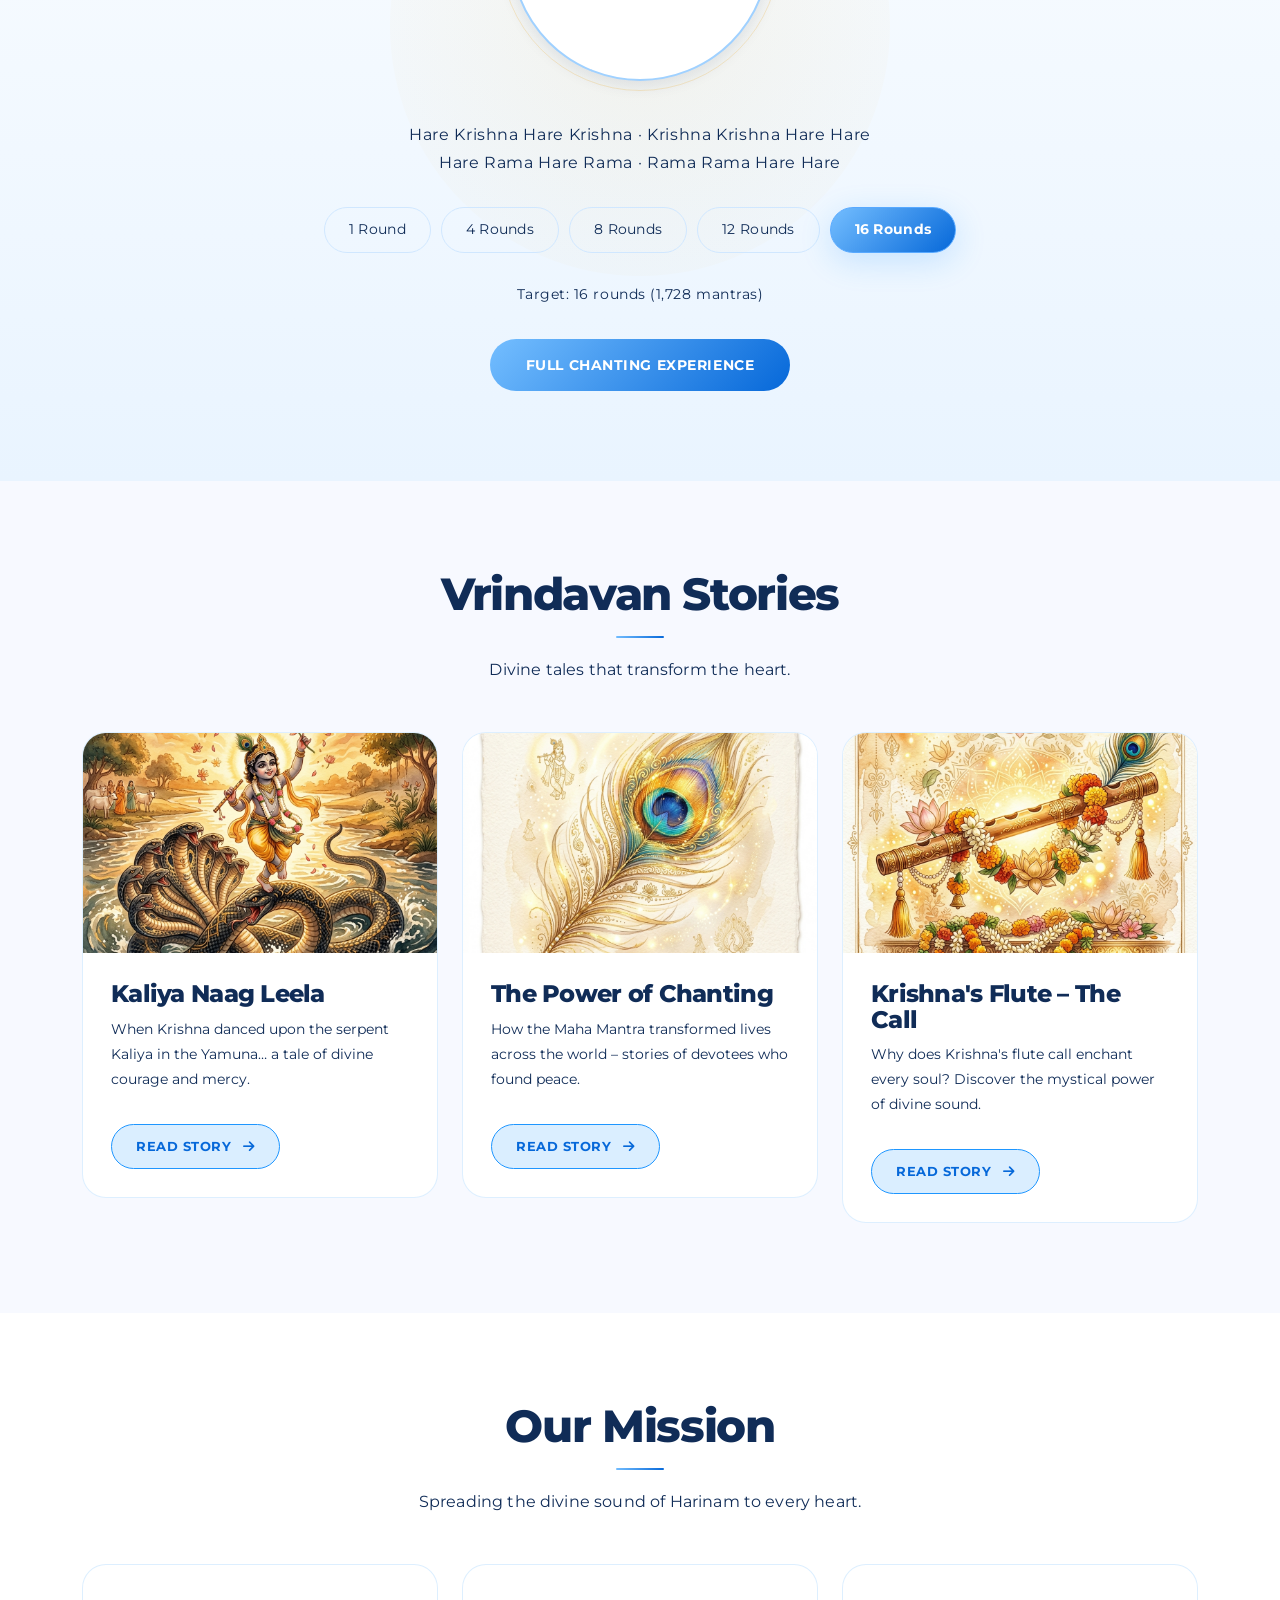
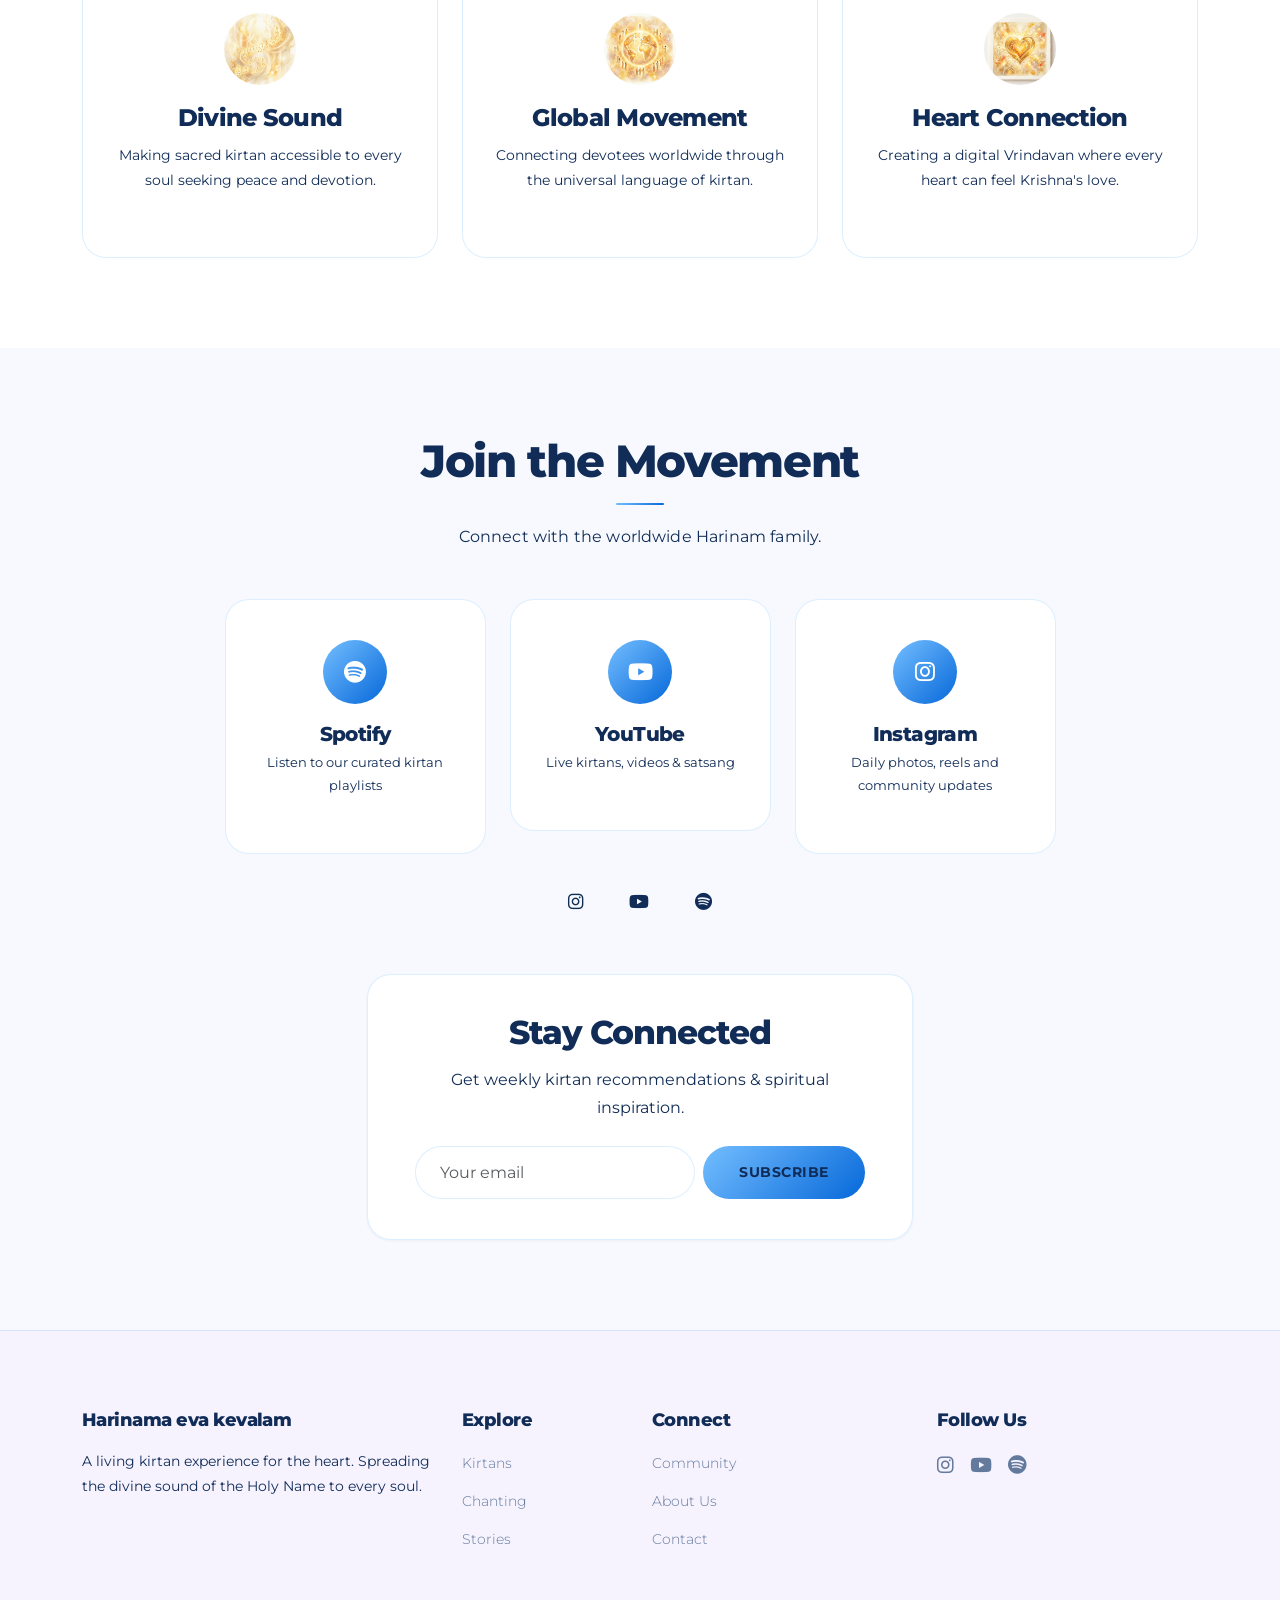
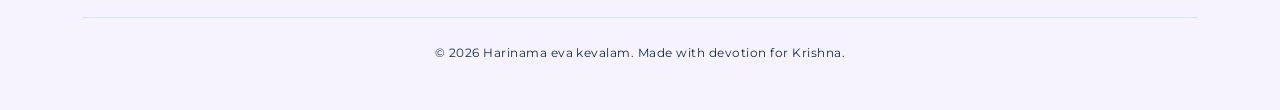
==== commit 5ad49503: "feat: implement site-wide styling, add custom branding assets, and update navigation layouts" ====
--- a/index.html
+++ b/index.html
@@ -118,52 +118,60 @@
     </div>
     <div class="row g-4">
       <div class="col-6 col-md-4 col-lg-3" data-aos="fade-up" data-aos-delay="100">
-        <div class="kirtan-card">
-          <div class="card-image">
-            <img src="images/musical_notes.png" alt="Hare Krishna Maha Mantra">
-            <div class="play-overlay"><div class="play-btn-circle"><i class="fas fa-play"></i></div></div>
-          </div>
-          <div class="card-info">
-            <h5>Hare Krishna Maha Mantra</h5>
-            <p>Peaceful Melody · 45 min</p>
-          </div>
-        </div>
+        <a href="https://www.youtube.com/watch?v=zmPV0F4EXvU" target="_blank" rel="noopener noreferrer" class="kirtan-link">
+          <div class="kirtan-card">
+            <div class="card-image">
+              <img src="https://i.ytimg.com/vi/zmPV0F4EXvU/hqdefault.jpg" alt="Listen Deeply: Hare Krishna Kirtan">
+              <div class="play-overlay"><div class="play-btn-circle"><i class="fas fa-play"></i></div></div>
+            </div>
+            <div class="card-info">
+              <h5>Listen Deeply: Hare Krishna Kirtan</h5>
+              <p>Mantra Meditation · Sleep</p>
+            </div>
+          </div>
+        </a>
       </div>
       <div class="col-6 col-md-4 col-lg-3" data-aos="fade-up" data-aos-delay="200">
-        <div class="kirtan-card">
-          <div class="card-image">
-            <img src="images/kirtan_instruments.png" alt="Radhe Radhe Govinda">
-            <div class="play-overlay"><div class="play-btn-circle"><i class="fas fa-play"></i></div></div>
-          </div>
-          <div class="card-info">
-            <h5>Radhe Radhe Govinda</h5>
-            <p>Emotional · 30 min</p>
-          </div>
-        </div>
+        <a href="https://www.youtube.com/watch?v=KMqRnY00w4k" target="_blank" rel="noopener noreferrer" class="kirtan-link">
+          <div class="kirtan-card">
+            <div class="card-image">
+              <img src="https://i.ytimg.com/vi/KMqRnY00w4k/hqdefault.jpg" alt="Krishna Loves You ❤️ Hare Krishna">
+              <div class="play-overlay"><div class="play-btn-circle"><i class="fas fa-play"></i></div></div>
+            </div>
+            <div class="card-info">
+              <h5>Krishna Loves You ❤️ Hare Krishna</h5>
+              <p>Deep Healing · Bhakti</p>
+            </div>
+          </div>
+        </a>
       </div>
       <div class="col-6 col-md-4 col-lg-3" data-aos="fade-up" data-aos-delay="300">
-        <div class="kirtan-card">
-          <div class="card-image">
-            <img src="images/om_symbol.png" alt="Govinda Jaya Jaya">
-            <div class="play-overlay"><div class="play-btn-circle"><i class="fas fa-play"></i></div></div>
-          </div>
-          <div class="card-info">
-            <h5>Govinda Jaya Jaya</h5>
-            <p>Blissful · 25 min</p>
-          </div>
-        </div>
+        <a href="https://www.youtube.com/watch?v=7kj9F6kEZnQ" target="_blank" rel="noopener noreferrer" class="kirtan-link">
+          <div class="kirtan-card">
+            <div class="card-image">
+              <img src="https://i.ytimg.com/vi/7kj9F6kEZnQ/hqdefault.jpg" alt="Calm Soul Kirtan 🌿">
+              <div class="play-overlay"><div class="play-btn-circle"><i class="fas fa-play"></i></div></div>
+            </div>
+            <div class="card-info">
+              <h5>Calm Soul Kirtan 🌿 Hare Krishna</h5>
+              <p>Inner Peace · Meditative</p>
+            </div>
+          </div>
+        </a>
       </div>
       <div class="col-6 col-md-4 col-lg-3" data-aos="fade-up" data-aos-delay="400">
-        <div class="kirtan-card">
-          <div class="card-image">
-            <img src="images/lotus_flower.png" alt="Vrindavan Morning Raga">
-            <div class="play-overlay"><div class="play-btn-circle"><i class="fas fa-play"></i></div></div>
-          </div>
-          <div class="card-info">
-            <h5>Vrindavan Morning Raga</h5>
-            <p>Meditative · 60 min</p>
-          </div>
-        </div>
+        <a href="https://www.youtube.com/watch?v=3SuWAhTrtF8" target="_blank" rel="noopener noreferrer" class="kirtan-link">
+          <div class="kirtan-card">
+            <div class="card-image">
+              <img src="https://i.ytimg.com/vi/3SuWAhTrtF8/hqdefault.jpg" alt="Eternal Peace Hare Krishna">
+              <div class="play-overlay"><div class="play-btn-circle"><i class="fas fa-play"></i></div></div>
+            </div>
+            <div class="card-info">
+              <h5>Eternal Peace Hare Krishna</h5>
+              <p>Sleep Music · Stress Relief</p>
+            </div>
+          </div>
+        </a>
       </div>
     </div>
     <div class="text-center mt-5" data-aos="fade-up">
@@ -182,40 +190,60 @@
     </div>
     <div class="row g-4">
       <div class="col-6 col-md-4 col-lg-3" data-aos="fade-up" data-aos-delay="100">
-        <div class="kirtan-card">
-          <div class="card-image">
-            <img src="images/golden_heart.png" alt="Krishna Ne Bansuri Bajayi">
-            <div class="play-overlay"><div class="play-btn-circle"><i class="fas fa-play"></i></div></div>
-          </div>
-          <div class="card-info"><h5>Krishna Ne Bansuri Bajayi</h5><p>Heart-touching · 35 min</p></div>
-        </div>
+        <a href="https://www.youtube.com/watch?v=LTW9ved2_hE" target="_blank" rel="noopener noreferrer" class="kirtan-link">
+          <div class="kirtan-card">
+            <div class="card-image">
+              <img src="https://i.ytimg.com/vi/LTW9ved2_hE/hqdefault.jpg" alt="Goosebumps Kirtan 😭">
+              <div class="play-overlay"><div class="play-btn-circle"><i class="fas fa-play"></i></div></div>
+            </div>
+            <div class="card-info">
+              <h5>Goosebumps Kirtan 😭 Hare Krishna</h5>
+              <p>Deeply Emotional · Soul Chant</p>
+            </div>
+          </div>
+        </a>
       </div>
       <div class="col-6 col-md-4 col-lg-3" data-aos="fade-up" data-aos-delay="200">
-        <div class="kirtan-card">
-          <div class="card-image">
-            <img src="images/emotional_devotion.png" alt="Radha Ke Aansoo">
-            <div class="play-overlay"><div class="play-btn-circle"><i class="fas fa-play"></i></div></div>
-          </div>
-          <div class="card-info"><h5>Radha Ke Aansoo</h5><p>Deeply Emotional · 40 min</p></div>
-        </div>
+        <a href="https://www.youtube.com/watch?v=qXbr_Bqbozk" target="_blank" rel="noopener noreferrer" class="kirtan-link">
+          <div class="kirtan-card">
+            <div class="card-image">
+              <img src="https://i.ytimg.com/vi/qXbr_Bqbozk/hqdefault.jpg" alt="Divine Tears">
+              <div class="play-overlay"><div class="play-btn-circle"><i class="fas fa-play"></i></div></div>
+            </div>
+            <div class="card-info">
+              <h5>Divine Tears – Hare Krishna Chant</h5>
+              <p>Bhakti Yoga · Devotional Cry</p>
+            </div>
+          </div>
+        </a>
       </div>
       <div class="col-6 col-md-4 col-lg-3" data-aos="fade-up" data-aos-delay="300">
-        <div class="kirtan-card">
-          <div class="card-image">
-            <img src="images/tearful_devotion.png" alt="Mere Banke Bihari">
-            <div class="play-overlay"><div class="play-btn-circle"><i class="fas fa-play"></i></div></div>
-          </div>
-          <div class="card-info"><h5>Mere Banke Bihari</h5><p>Devotional Cry · 28 min</p></div>
-        </div>
+        <a href="https://www.youtube.com/watch?v=QD9fpfJgh84" target="_blank" rel="noopener noreferrer" class="kirtan-link">
+          <div class="kirtan-card">
+            <div class="card-image">
+              <img src="https://i.ytimg.com/vi/QD9fpfJgh84/hqdefault.jpg" alt="Most Emotional Hare Krishna Kirtan 🙏">
+              <div class="play-overlay"><div class="play-btn-circle"><i class="fas fa-play"></i></div></div>
+            </div>
+            <div class="card-info">
+              <h5>Most Emotional Hare Krishna 🙏</h5>
+              <p>Awaken the Heart · Soulful</p>
+            </div>
+          </div>
+        </a>
       </div>
       <div class="col-6 col-md-4 col-lg-3" data-aos="fade-up" data-aos-delay="400">
-        <div class="kirtan-card">
-          <div class="card-image">
-            <img src="images/cherry_blossoms.png" alt="Yamuna Teer Virah">
-            <div class="play-overlay"><div class="play-btn-circle"><i class="fas fa-play"></i></div></div>
-          </div>
-          <div class="card-info"><h5>Yamuna Teer Virah</h5><p>Soul-stirring · 50 min</p></div>
-        </div>
+        <a href="https://www.youtube.com/watch?v=Xho-Uo8HuTY" target="_blank" rel="noopener noreferrer" class="kirtan-link">
+          <div class="kirtan-card">
+            <div class="card-image">
+              <img src="https://i.ytimg.com/vi/Xho-Uo8HuTY/hqdefault.jpg" alt="Soul-Touching Hare Krishna 💙">
+              <div class="play-overlay"><div class="play-btn-circle"><i class="fas fa-play"></i></div></div>
+            </div>
+            <div class="card-info">
+              <h5>Soul-Touching Hare Krishna 💙</h5>
+              <p>Deep Healing · Relaxation</p>
+            </div>
+          </div>
+        </a>
       </div>
     </div>
   </div>
@@ -231,40 +259,60 @@
     </div>
     <div class="row g-4">
       <div class="col-6 col-md-4 col-lg-3" data-aos="fade-up" data-aos-delay="100">
-        <div class="kirtan-card">
-          <div class="card-image">
-            <img src="images/meditation_pose.png" alt="Morning Meditation Mantra">
-            <div class="play-overlay"><div class="play-btn-circle"><i class="fas fa-play"></i></div></div>
-          </div>
-          <div class="card-info"><h5>Morning Meditation Mantra</h5><p>Calm · 60 min</p></div>
-        </div>
+        <a href="https://www.youtube.com/watch?v=cavifUEe3Ig" target="_blank" rel="noopener noreferrer" class="kirtan-link">
+          <div class="kirtan-card">
+            <div class="card-image">
+              <img src="https://i.ytimg.com/vi/cavifUEe3Ig/hqdefault.jpg" alt="Soft Krishna Vibes 🦚">
+              <div class="play-overlay"><div class="play-btn-circle"><i class="fas fa-play"></i></div></div>
+            </div>
+            <div class="card-info">
+              <h5>Soft Krishna Vibes 🦚 Flute</h5>
+              <p>Peaceful Flute · Sleep</p>
+            </div>
+          </div>
+        </a>
       </div>
       <div class="col-6 col-md-4 col-lg-3" data-aos="fade-up" data-aos-delay="200">
-        <div class="kirtan-card">
-          <div class="card-image">
-            <img src="images/sunrise_river.png" alt="Brahma Muhurta Kirtan">
-            <div class="play-overlay"><div class="play-btn-circle"><i class="fas fa-play"></i></div></div>
-          </div>
-          <div class="card-info"><h5>Brahma Muhurta Kirtan</h5><p>4AM Meditation · 90 min</p></div>
-        </div>
+        <a href="https://www.youtube.com/watch?v=qHV_iXgxR9Q" target="_blank" rel="noopener noreferrer" class="kirtan-link">
+          <div class="kirtan-card">
+            <div class="card-image">
+              <img src="https://i.ytimg.com/vi/qHV_iXgxR9Q/hqdefault.jpg" alt="Best Kirtan for Morning Prayer 🙏">
+              <div class="play-overlay"><div class="play-btn-circle"><i class="fas fa-play"></i></div></div>
+            </div>
+            <div class="card-info">
+              <h5>Best Kirtan for Morning Prayer 🙏</h5>
+              <p>Morning Mantra · Yoga</p>
+            </div>
+          </div>
+        </a>
       </div>
       <div class="col-6 col-md-4 col-lg-3" data-aos="fade-up" data-aos-delay="300">
-        <div class="kirtan-card">
-          <div class="card-image">
-            <img src="images/white_dove.png" alt="Deep Chanting Loop">
-            <div class="play-overlay"><div class="play-btn-circle"><i class="fas fa-play"></i></div></div>
-          </div>
-          <div class="card-info"><h5>Deep Chanting Loop</h5><p>Peaceful · 120 min</p></div>
-        </div>
+        <a href="https://www.youtube.com/watch?v=feBOll4UUb0" target="_blank" rel="noopener noreferrer" class="kirtan-link">
+          <div class="kirtan-card">
+            <div class="card-image">
+              <img src="https://i.ytimg.com/vi/feBOll4UUb0/hqdefault.jpg" alt="Divine Presence">
+              <div class="play-overlay"><div class="play-btn-circle"><i class="fas fa-play"></i></div></div>
+            </div>
+            <div class="card-info">
+              <h5>Divine Presence Chant</h5>
+              <p>Soul Awakening · Healing</p>
+            </div>
+          </div>
+        </a>
       </div>
       <div class="col-6 col-md-4 col-lg-3" data-aos="fade-up" data-aos-delay="400">
-        <div class="kirtan-card">
-          <div class="card-image">
-            <img src="images/divine_sparkle.png" alt="Nidra Kirtan – Sleep">
-            <div class="play-overlay"><div class="play-btn-circle"><i class="fas fa-play"></i></div></div>
-          </div>
-          <div class="card-info"><h5>Nidra Kirtan – Sleep</h5><p>Ambient · 180 min</p></div>
-        </div>
+        <a href="https://www.youtube.com/watch?v=shmO8JydPLc" target="_blank" rel="noopener noreferrer" class="kirtan-link">
+          <div class="kirtan-card">
+            <div class="card-image">
+              <img src="https://i.ytimg.com/vi/shmO8JydPLc/hqdefault.jpg" alt="Spiritual Energy of Krishna 💙">
+              <div class="play-overlay"><div class="play-btn-circle"><i class="fas fa-play"></i></div></div>
+            </div>
+            <div class="card-info">
+              <h5>Spiritual Energy of Krishna 💙</h5>
+              <p>Deep Meditation · Blissful</p>
+            </div>
+          </div>
+        </a>
       </div>
     </div>
   </div>
--- a/css/style.css
+++ b/css/style.css
@@ -628,20 +628,27 @@
   box-shadow: var(--shadow-lg);
 }
 
+a.kirtan-link {
+  text-decoration: none !important;
+  color: inherit !important;
+  display: block;
+}
+
 /* ===== KIRTAN CARDS ===== */
 .kirtan-card {
   position: relative;
-  border-radius: var(--border-radius);
+  border-radius: 20px;
   overflow: hidden;
   background: var(--white);
-  border: 1px solid var(--glass-border);
-  transition: var(--transition);
+  border: 1px solid rgba(30, 150, 255, 0.08);
+  transition: var(--transition);
+  box-shadow: 0 4px 20px rgba(16, 44, 87, 0.04);
   cursor: pointer;
 }
 
 .kirtan-card .card-image {
   width: 100%;
-  aspect-ratio: 1/1;
+  aspect-ratio: 16/9;
   overflow: hidden;
   background: var(--gradient-card);
   display: flex;
@@ -670,12 +677,43 @@
 }
 
 .kirtan-card .play-overlay {
-  display: none !important;
+  position: absolute;
+  inset: 0;
+  background: rgba(0, 0, 0, 0.15);
+  display: flex !important;
+  align-items: center;
+  justify-content: center;
+  opacity: 0;
+  transition: opacity 0.3s ease;
+  z-index: 2;
+}
+
+.kirtan-card:hover .play-overlay {
+  opacity: 1;
+}
+
+.kirtan-card .play-btn-circle {
+  width: 58px;
+  height: 40px;
+  background: #FF0000;
+  border-radius: 10px;
+  display: flex;
+  align-items: center;
+  justify-content: center;
+  color: #ffffff;
+  font-size: 1.1rem;
+  transition: transform 0.3s cubic-bezier(0.175, 0.885, 0.32, 1.275);
+  box-shadow: 0 4px 12px rgba(255, 0, 0, 0.3);
+}
+
+.kirtan-card:hover .play-btn-circle {
+  transform: scale(1.1);
 }
 
 .kirtan-card:hover {
-  transform: translateY(-6px);
-  box-shadow: var(--shadow-lg);
+  transform: translateY(-4px);
+  box-shadow: 0 12px 32px rgba(16, 44, 87, 0.08);
+  border-color: rgba(30, 150, 255, 0.15);
 }
 
 .kirtan-card .card-info {
@@ -683,17 +721,20 @@
 }
 
 .kirtan-card .card-info h5 {
-  font-family: var(--font-heading);
-  color: var(--text-primary);
-  font-size: 1.05rem;
-  margin-bottom: 4px;
-  font-weight: 500;
+  font-family: var(--font-body);
+  color: #102c57 !important;
+  font-size: 0.95rem !important;
+  margin-bottom: 6px;
+  font-weight: 600 !important;
+  line-height: 1.3;
+  letter-spacing: -0.01em;
 }
 
 .kirtan-card .card-info p {
-  color: var(--text-muted);
-  font-size: 0.8rem;
-  font-weight: 300;
+  color: #647a9d !important;
+  font-size: 0.82rem !important;
+  font-weight: 400 !important;
+  margin-bottom: 0;
 }
 
 /* ===== CHANTING SECTION ===== */
@@ -1287,12 +1328,28 @@
 }
 
 @media(max-width: 767px) {
+  h1, h2, h3, h4, h5, h6 {
+    font-weight: 700 !important;
+  }
+  .brand-line-1 {
+    font-weight: 700 !important;
+  }
+  .navbar-custom .navbar-brand {
+    font-weight: 700 !important;
+  }
+  .hero-content .hero-line-two {
+    font-weight: 700 !important;
+  }
+  .btn-golden, .btn-outline-golden {
+    font-weight: 600 !important;
+  }
   .section-padding { padding: 54px 0; }
   .hero-content h1 { font-size: 2.8rem; }
   .navbar-custom .navbar-brand { font-size: 1rem; }
   .brand-logo { height: 32px !important; width: 32px !important; }
   .brand-line-1 { font-size: 0.95rem; }
   .brand-line-2 { font-size: 0.72rem; }
+
 
   .hero-buttons {
     flex-direction: column;
@@ -1378,7 +1435,7 @@
   }
 
   .kirtan-card .card-info h5 {
-    font-size: 0.92rem;
+    font-size: 0.92rem !important;
   }
 
   .chanting-circle {
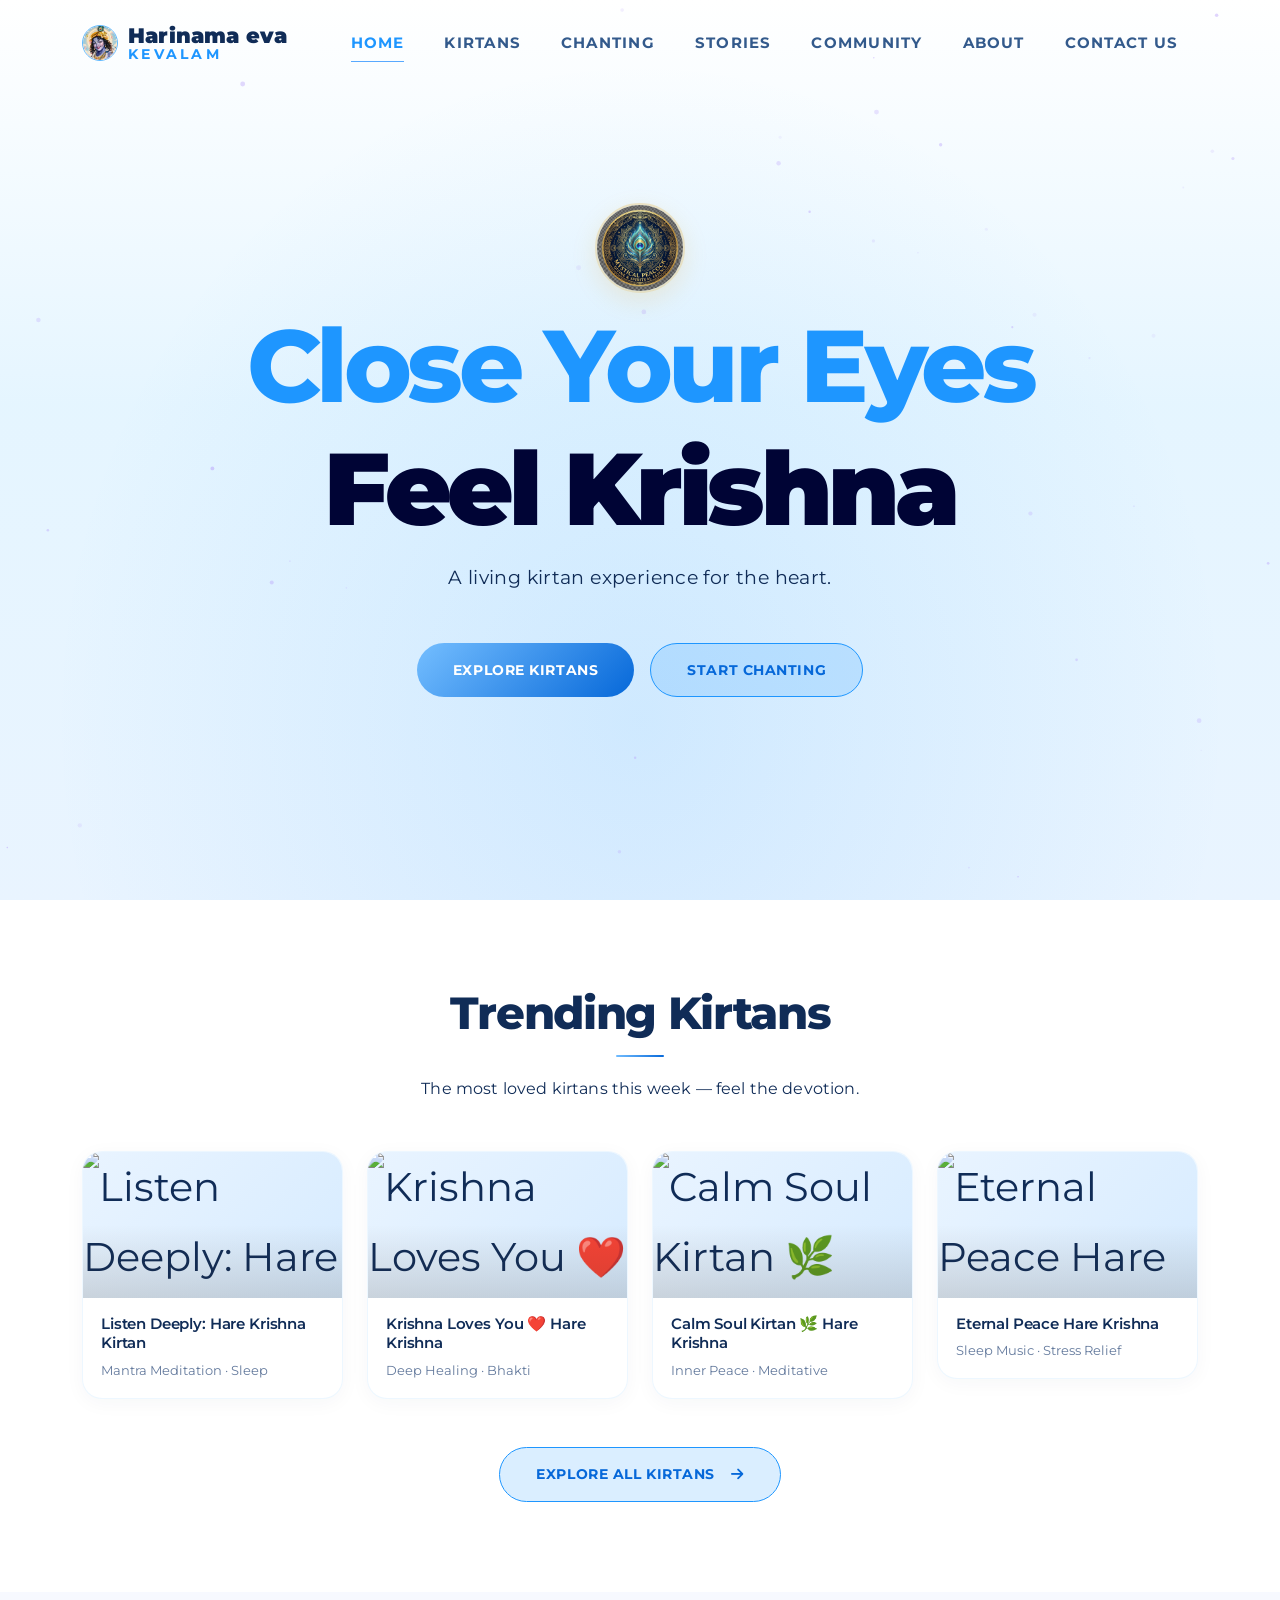
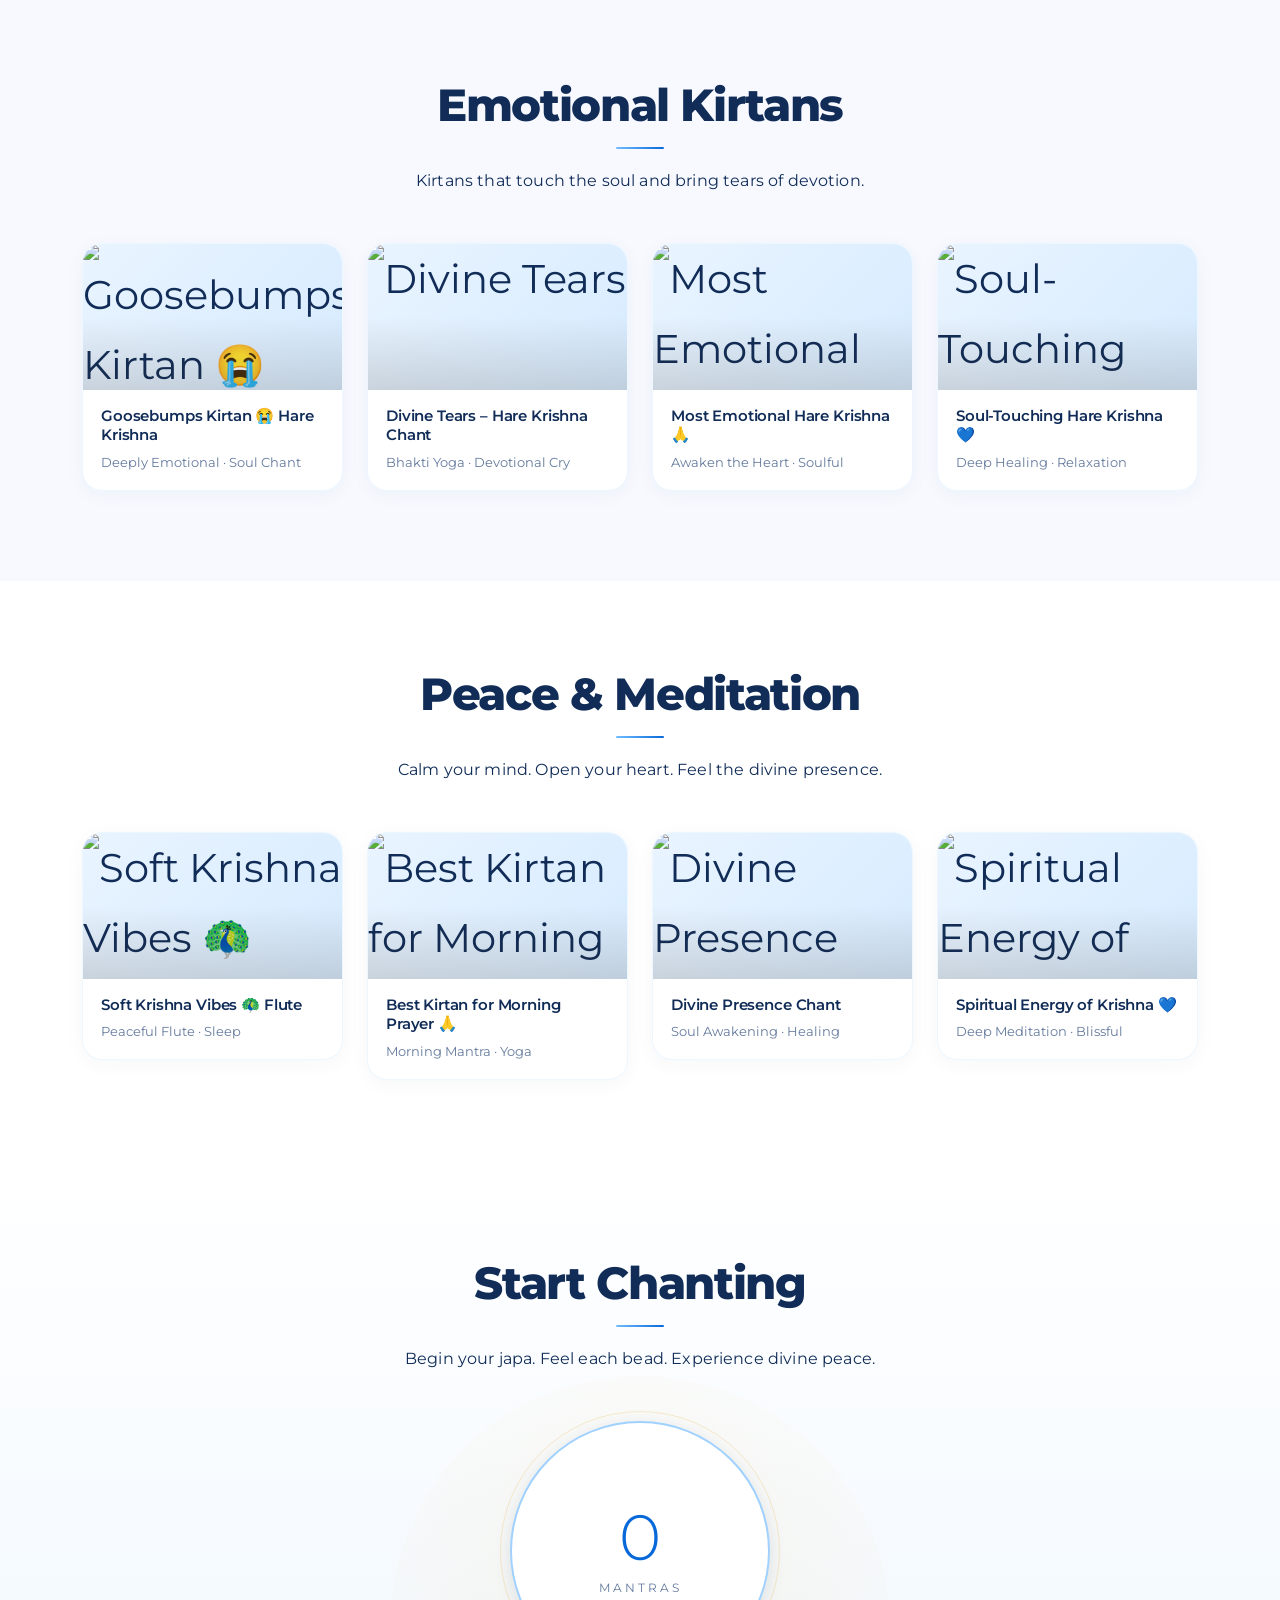
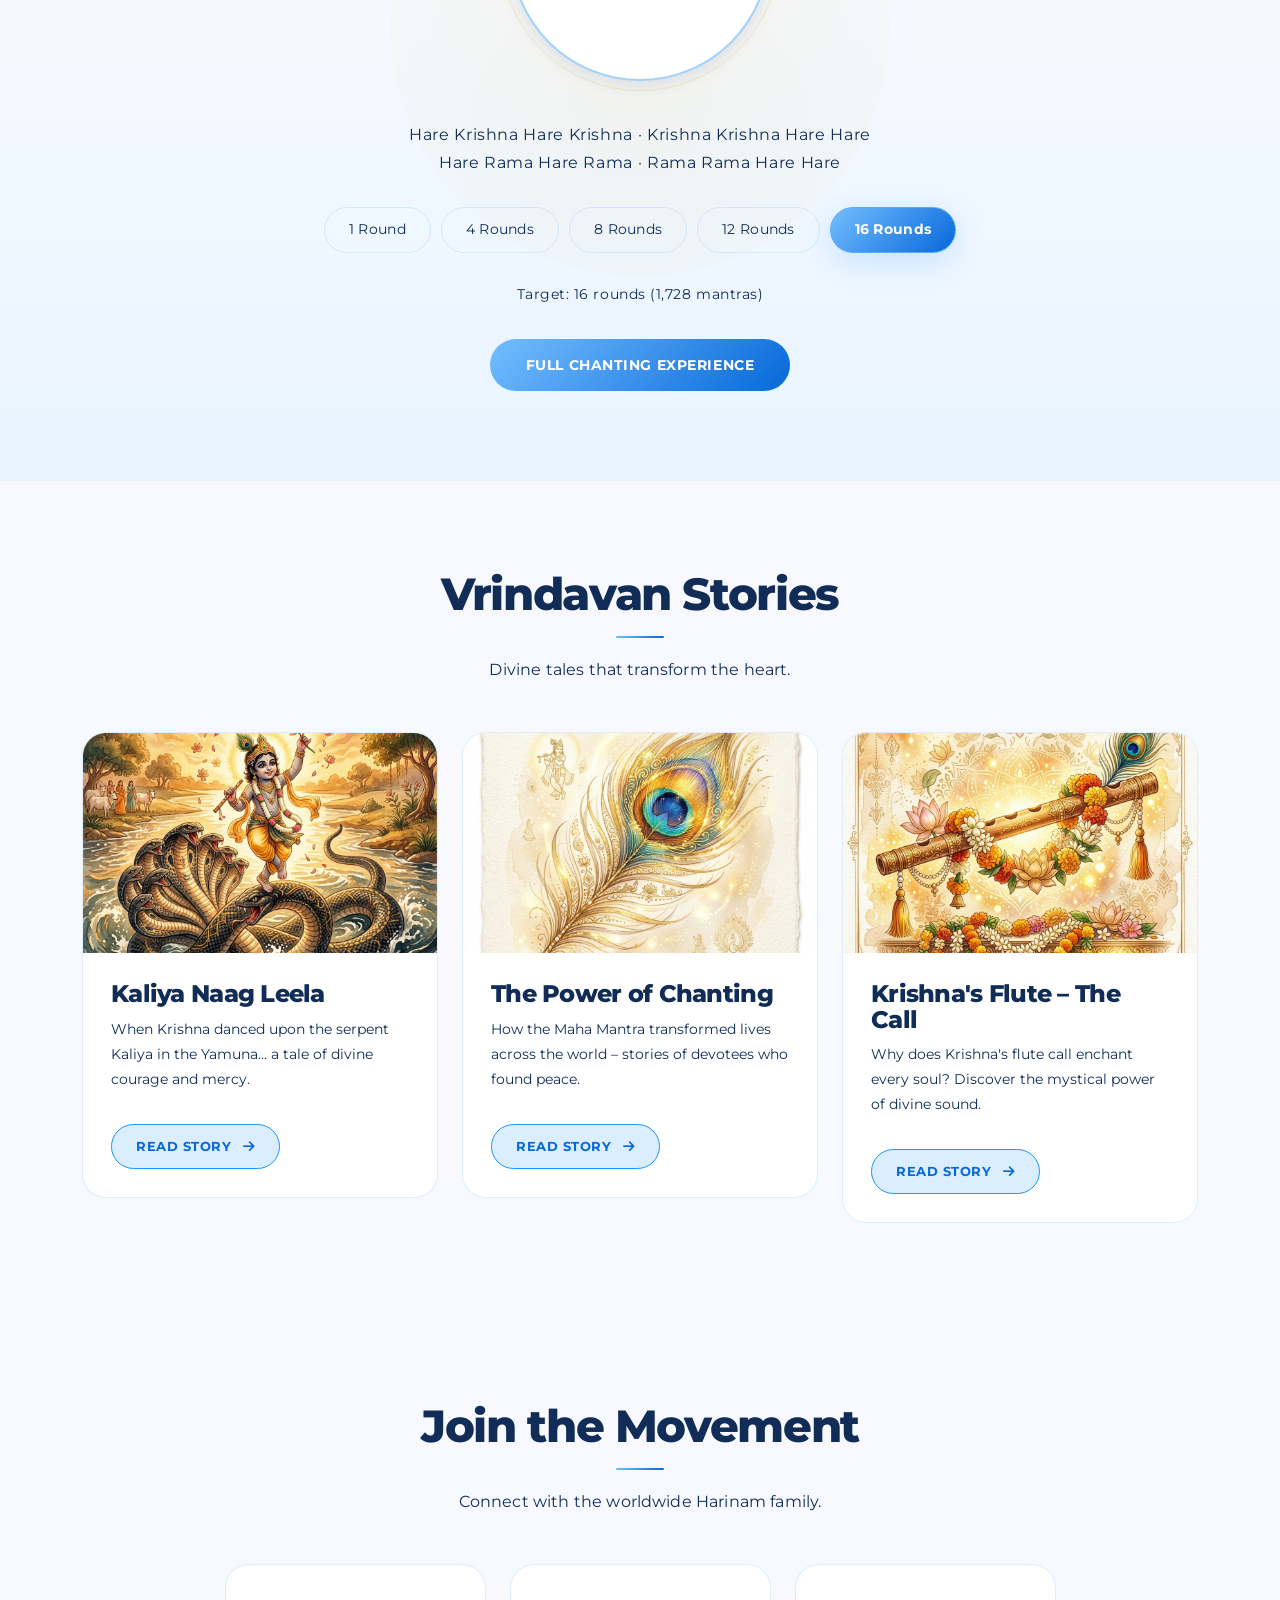
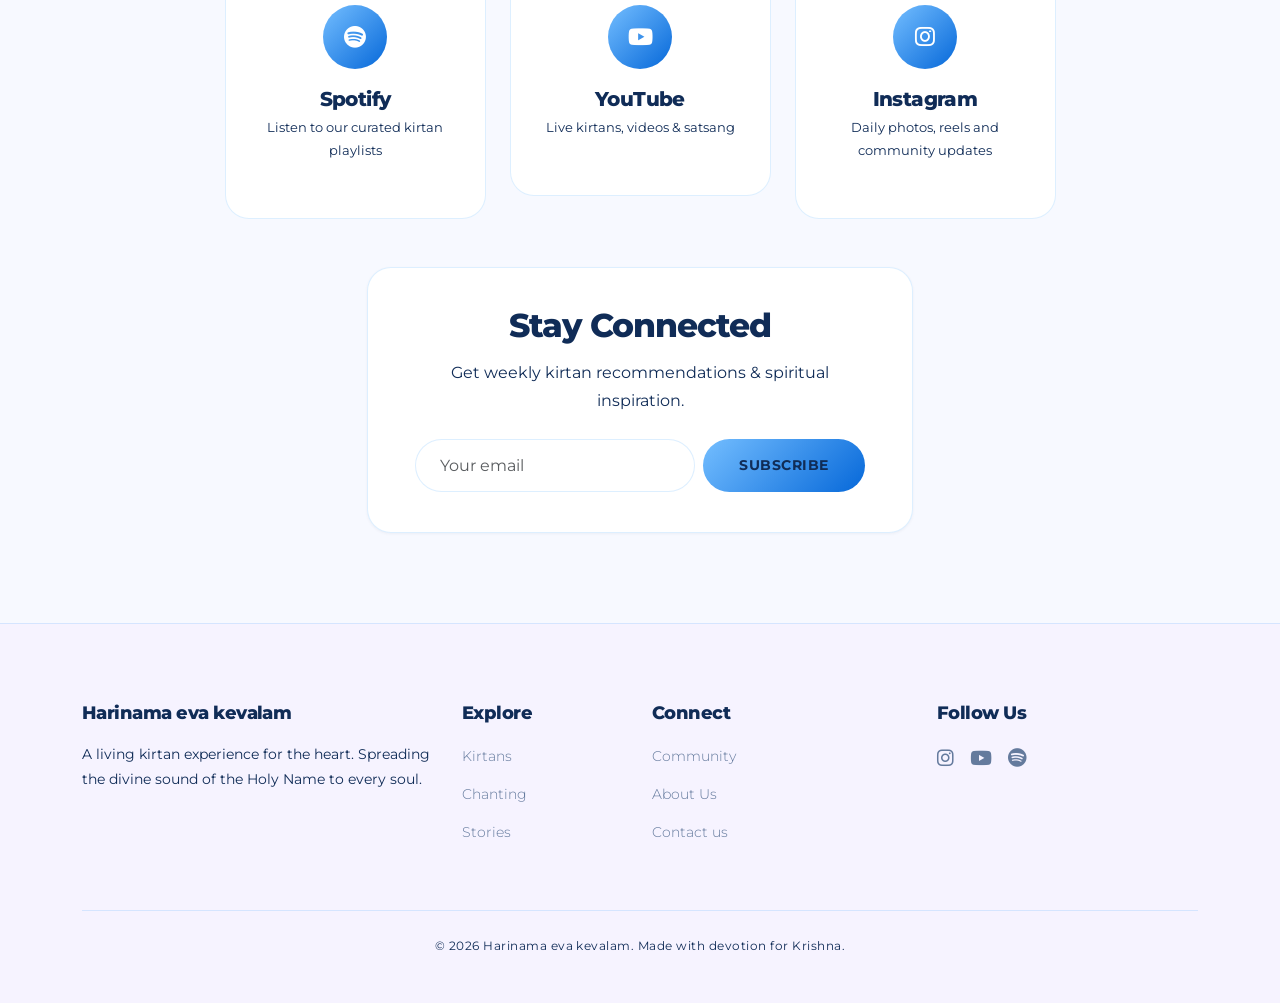
==== commit 82ef1649: "refactor: update footer responsiveness and styling across all pages" ====
--- a/index.html
+++ b/index.html
@@ -1,16 +1,19 @@
 <!DOCTYPE html>
 <html lang="en">
+
 <head>
   <meta charset="UTF-8">
   <meta name="viewport" content="width=device-width, initial-scale=1.0">
-  <meta name="description" content="Harinama eva kevalam – The Living Kirtan Experience. A digital Vrindavan immersion for your heart and soul.">
+  <meta name="description"
+    content="Harinama eva kevalam – The Living Kirtan Experience. A digital Vrindavan immersion for your heart and soul.">
   <meta name="keywords" content="Harinam, Kirtan, Krishna, Vrindavan, Meditation, Chanting, ISKCON, Bhakti">
   <meta name="author" content="Harinama eva kevalam">
   <meta name="robots" content="index, follow">
   <link rel="canonical" href="/">
   <meta property="og:type" content="website">
   <meta property="og:title" content="Harinama eva kevalam – The Living Kirtan Experience">
-  <meta property="og:description" content="A living kirtan experience for the heart — kirtans, chanting, and community.">
+  <meta property="og:description"
+    content="A living kirtan experience for the heart — kirtans, chanting, and community.">
   <meta property="og:image" content="images/logo.jpg">
   <meta property="og:url" content="/">
   <meta name="twitter:card" content="summary_large_image">
@@ -38,498 +41,518 @@
   }
   </script>
 </head>
+
 <body>
 
-<!-- ===== PRELOADER ===== -->
-<div class="preloader" id="preloader">
-  <div class="preloader-content">
-    <img src="images/logo.jpg" alt="Loading Logo" class="preloader-logo">
-    <div class="preloader-spinner"></div>
+  <!-- ===== PRELOADER ===== -->
+  <div class="preloader" id="preloader">
+    <div class="preloader-content">
+      <img src="images/logo.jpg" alt="Loading Logo" class="preloader-logo">
+      <div class="preloader-spinner"></div>
+    </div>
   </div>
-</div>
-
-<!-- ===== NAVBAR ===== -->
-<nav class="navbar navbar-expand-lg navbar-custom" id="mainNav">
-  <div class="container">
-    <a class="navbar-brand" href="index.html">
-      <img src="images/logo.jpg" alt="Harinama eva kevalam Logo" class="brand-logo">
-      <span class="brand-text">
+
+  <!-- ===== NAVBAR ===== -->
+  <nav class="navbar navbar-expand-lg navbar-custom" id="mainNav">
+    <div class="container">
+      <a class="navbar-brand" href="index.html">
+        <img src="images/logo.jpg" alt="Harinama eva kevalam Logo" class="brand-logo">
+        <span class="brand-text">
           <span class="brand-line-1">Harinama eva</span>
           <span class="brand-line-2">kevalam</span>
         </span>
-    </a>
-    <button class="navbar-toggler" type="button" data-bs-toggle="offcanvas" data-bs-target="#navMenu">
-      <span class="navbar-toggler-icon"></span>
-    </button>
-    <div class="offcanvas offcanvas-end" id="navMenu">
-      <div class="offcanvas-header">
-        <h5 class="offcanvas-title">Harinama eva kevalam</h5>
-        <button type="button" class="btn-close" data-bs-dismiss="offcanvas"></button>
-      </div>
-      <div class="offcanvas-body">
-        <ul class="navbar-nav ms-auto">
-          <li class="nav-item"><a class="nav-link active" href="index.html">Home</a></li>
-          <li class="nav-item"><a class="nav-link" href="kirtans.html">Kirtans</a></li>
-          <li class="nav-item"><a class="nav-link" href="chanting.html">Chanting</a></li>
-          <li class="nav-item"><a class="nav-link" href="stories.html">Stories</a></li>
-          <li class="nav-item"><a class="nav-link" href="community.html">Community</a></li>
-          <li class="nav-item"><a class="nav-link" href="about.html">About</a></li>
-          <li class="nav-item"><a class="nav-link" href="contact.html">Contact us</a></li>
-        </ul>
-      </div>
-    </div>
-  </div>
-</nav>
-
-<!-- ===== HERO SECTION ===== -->
-<section class="hero" id="hero">
-  <div class="hero-bg">
-    <div class="hero-bg-image" id="heroBgImage"></div>
-    <div class="hero-overlay"></div>
-  </div>
-  <canvas class="hero-particles" id="particleCanvas"></canvas>
-  <div class="hero-content">
-    <img src="images/prayer_hands.png" alt="Prayer" class="hero-emoji float-anim" data-aos="fade-down" data-aos-duration="1000">
-    <h1 data-aos="fade-up" data-aos-duration="1200">
-      <span class="hero-line-one">Close Your Eyes</span>
-      <span class="hero-line-two">Feel Krishna</span>
-    </h1>
-    <p class="hero-sub" data-aos="fade-up" data-aos-delay="300" data-aos-duration="1200">
-      A living kirtan experience for the heart.
-    </p>
-    <div class="hero-buttons" data-aos="fade-up" data-aos-delay="600" data-aos-duration="1200">
-      <a href="kirtans.html" class="btn-golden">
-        Explore Kirtans
       </a>
-      <a href="chanting.html" class="btn-outline-golden">
-        Start Chanting
-      </a>
-    </div>
-  </div>
-</section>
-
-<!-- ===== TRENDING KIRTANS ===== -->
-<section class="section-padding" id="trending">
-  <div class="container">
-    <div class="section-title" data-aos="fade-up">
-      <h2>Trending Kirtans</h2>
-      <div class="divider"></div>
-      <p>The most loved kirtans this week — feel the devotion.</p>
-    </div>
-    <div class="row g-4">
-      <div class="col-6 col-md-4 col-lg-3" data-aos="fade-up" data-aos-delay="100">
-        <a href="https://www.youtube.com/watch?v=zmPV0F4EXvU" target="_blank" rel="noopener noreferrer" class="kirtan-link">
-          <div class="kirtan-card">
-            <div class="card-image">
-              <img src="https://i.ytimg.com/vi/zmPV0F4EXvU/hqdefault.jpg" alt="Listen Deeply: Hare Krishna Kirtan">
-              <div class="play-overlay"><div class="play-btn-circle"><i class="fas fa-play"></i></div></div>
-            </div>
-            <div class="card-info">
-              <h5>Listen Deeply: Hare Krishna Kirtan</h5>
-              <p>Mantra Meditation · Sleep</p>
-            </div>
-          </div>
+      <button class="navbar-toggler" type="button" data-bs-toggle="offcanvas" data-bs-target="#navMenu">
+        <span class="navbar-toggler-icon"></span>
+      </button>
+      <div class="offcanvas offcanvas-end" id="navMenu">
+        <div class="offcanvas-header">
+          <h5 class="offcanvas-title">Harinama eva kevalam</h5>
+          <button type="button" class="btn-close" data-bs-dismiss="offcanvas"></button>
+        </div>
+        <div class="offcanvas-body">
+          <ul class="navbar-nav ms-auto">
+            <li class="nav-item"><a class="nav-link active" href="index.html">Home</a></li>
+            <li class="nav-item"><a class="nav-link" href="kirtans.html">Kirtans</a></li>
+            <li class="nav-item"><a class="nav-link" href="chanting.html">Chanting</a></li>
+            <li class="nav-item"><a class="nav-link" href="stories.html">Stories</a></li>
+            <li class="nav-item"><a class="nav-link" href="community.html">Community</a></li>
+            <li class="nav-item"><a class="nav-link" href="about.html">About</a></li>
+            <li class="nav-item"><a class="nav-link" href="contact.html">Contact us</a></li>
+          </ul>
+        </div>
+      </div>
+    </div>
+  </nav>
+
+  <!-- ===== HERO SECTION ===== -->
+  <section class="hero" id="hero">
+    <div class="hero-bg">
+      <div class="hero-bg-image" id="heroBgImage"></div>
+      <div class="hero-overlay"></div>
+    </div>
+    <canvas class="hero-particles" id="particleCanvas"></canvas>
+    <div class="hero-content">
+      <img src="images/peacock_gold_badge.png" alt="Divine Peacock Feather" class="hero-emoji float-anim"
+        data-aos="fade-down" data-aos-duration="1000">
+      <h1 data-aos="fade-up" data-aos-duration="1200">
+        <span class="hero-line-one">Close Your Eyes</span>
+        <span class="hero-line-two">Feel Krishna</span>
+      </h1>
+      <p class="hero-sub" data-aos="fade-up" data-aos-delay="300" data-aos-duration="1200">
+        A living kirtan experience for the heart.
+      </p>
+      <div class="hero-buttons" data-aos="fade-up" data-aos-delay="600" data-aos-duration="1200">
+        <a href="kirtans.html" class="btn-golden">
+          Explore Kirtans
         </a>
-      </div>
-      <div class="col-6 col-md-4 col-lg-3" data-aos="fade-up" data-aos-delay="200">
-        <a href="https://www.youtube.com/watch?v=KMqRnY00w4k" target="_blank" rel="noopener noreferrer" class="kirtan-link">
-          <div class="kirtan-card">
-            <div class="card-image">
-              <img src="https://i.ytimg.com/vi/KMqRnY00w4k/hqdefault.jpg" alt="Krishna Loves You ❤️ Hare Krishna">
-              <div class="play-overlay"><div class="play-btn-circle"><i class="fas fa-play"></i></div></div>
-            </div>
-            <div class="card-info">
-              <h5>Krishna Loves You ❤️ Hare Krishna</h5>
-              <p>Deep Healing · Bhakti</p>
-            </div>
-          </div>
+        <a href="chanting.html" class="btn-outline-golden">
+          Start Chanting
         </a>
       </div>
-      <div class="col-6 col-md-4 col-lg-3" data-aos="fade-up" data-aos-delay="300">
-        <a href="https://www.youtube.com/watch?v=7kj9F6kEZnQ" target="_blank" rel="noopener noreferrer" class="kirtan-link">
-          <div class="kirtan-card">
-            <div class="card-image">
-              <img src="https://i.ytimg.com/vi/7kj9F6kEZnQ/hqdefault.jpg" alt="Calm Soul Kirtan 🌿">
-              <div class="play-overlay"><div class="play-btn-circle"><i class="fas fa-play"></i></div></div>
-            </div>
-            <div class="card-info">
-              <h5>Calm Soul Kirtan 🌿 Hare Krishna</h5>
-              <p>Inner Peace · Meditative</p>
-            </div>
-          </div>
+    </div>
+  </section>
+
+  <!-- ===== TRENDING KIRTANS ===== -->
+  <section class="section-padding" id="trending">
+    <div class="container">
+      <div class="section-title" data-aos="fade-up">
+        <h2>Trending Kirtans</h2>
+        <div class="divider"></div>
+        <p>The most loved kirtans this week — feel the devotion.</p>
+      </div>
+      <div class="row g-4">
+        <div class="col-6 col-md-4 col-lg-3" data-aos="fade-up" data-aos-delay="100">
+          <a href="https://www.youtube.com/watch?v=zmPV0F4EXvU" target="_blank" rel="noopener noreferrer"
+            class="kirtan-link">
+            <div class="kirtan-card">
+              <div class="card-image">
+                <img src="https://i.ytimg.com/vi/zmPV0F4EXvU/hqdefault.jpg" alt="Listen Deeply: Hare Krishna Kirtan">
+                <div class="play-overlay">
+                  <div class="play-btn-circle"><i class="fas fa-play"></i></div>
+                </div>
+              </div>
+              <div class="card-info">
+                <h5>Listen Deeply: Hare Krishna Kirtan</h5>
+                <p>Mantra Meditation · Sleep</p>
+              </div>
+            </div>
+          </a>
+        </div>
+        <div class="col-6 col-md-4 col-lg-3" data-aos="fade-up" data-aos-delay="200">
+          <a href="https://www.youtube.com/watch?v=KMqRnY00w4k" target="_blank" rel="noopener noreferrer"
+            class="kirtan-link">
+            <div class="kirtan-card">
+              <div class="card-image">
+                <img src="https://i.ytimg.com/vi/KMqRnY00w4k/hqdefault.jpg" alt="Krishna Loves You ❤️ Hare Krishna">
+                <div class="play-overlay">
+                  <div class="play-btn-circle"><i class="fas fa-play"></i></div>
+                </div>
+              </div>
+              <div class="card-info">
+                <h5>Krishna Loves You ❤️ Hare Krishna</h5>
+                <p>Deep Healing · Bhakti</p>
+              </div>
+            </div>
+          </a>
+        </div>
+        <div class="col-6 col-md-4 col-lg-3" data-aos="fade-up" data-aos-delay="300">
+          <a href="https://www.youtube.com/watch?v=7kj9F6kEZnQ" target="_blank" rel="noopener noreferrer"
+            class="kirtan-link">
+            <div class="kirtan-card">
+              <div class="card-image">
+                <img src="https://i.ytimg.com/vi/7kj9F6kEZnQ/hqdefault.jpg" alt="Calm Soul Kirtan 🌿">
+                <div class="play-overlay">
+                  <div class="play-btn-circle"><i class="fas fa-play"></i></div>
+                </div>
+              </div>
+              <div class="card-info">
+                <h5>Calm Soul Kirtan 🌿 Hare Krishna</h5>
+                <p>Inner Peace · Meditative</p>
+              </div>
+            </div>
+          </a>
+        </div>
+        <div class="col-6 col-md-4 col-lg-3" data-aos="fade-up" data-aos-delay="400">
+          <a href="https://www.youtube.com/watch?v=3SuWAhTrtF8" target="_blank" rel="noopener noreferrer"
+            class="kirtan-link">
+            <div class="kirtan-card">
+              <div class="card-image">
+                <img src="https://i.ytimg.com/vi/3SuWAhTrtF8/hqdefault.jpg" alt="Eternal Peace Hare Krishna">
+                <div class="play-overlay">
+                  <div class="play-btn-circle"><i class="fas fa-play"></i></div>
+                </div>
+              </div>
+              <div class="card-info">
+                <h5>Eternal Peace Hare Krishna</h5>
+                <p>Sleep Music · Stress Relief</p>
+              </div>
+            </div>
+          </a>
+        </div>
+      </div>
+      <div class="text-center mt-5" data-aos="fade-up">
+        <a href="kirtans.html" class="btn-outline-golden">Explore All Kirtans <i
+            class="fas fa-arrow-right ms-2"></i></a>
+      </div>
+    </div>
+  </section>
+
+  <!-- ===== EMOTIONAL KIRTANS ===== -->
+  <section class="section-padding" style="background:var(--warm-gray-100)">
+    <div class="container">
+      <div class="section-title" data-aos="fade-up">
+        <h2>Emotional Kirtans</h2>
+        <div class="divider"></div>
+        <p>Kirtans that touch the soul and bring tears of devotion.</p>
+      </div>
+      <div class="row g-4">
+        <div class="col-6 col-md-4 col-lg-3" data-aos="fade-up" data-aos-delay="100">
+          <a href="https://www.youtube.com/watch?v=LTW9ved2_hE" target="_blank" rel="noopener noreferrer"
+            class="kirtan-link">
+            <div class="kirtan-card">
+              <div class="card-image">
+                <img src="https://i.ytimg.com/vi/LTW9ved2_hE/hqdefault.jpg" alt="Goosebumps Kirtan 😭">
+                <div class="play-overlay">
+                  <div class="play-btn-circle"><i class="fas fa-play"></i></div>
+                </div>
+              </div>
+              <div class="card-info">
+                <h5>Goosebumps Kirtan 😭 Hare Krishna</h5>
+                <p>Deeply Emotional · Soul Chant</p>
+              </div>
+            </div>
+          </a>
+        </div>
+        <div class="col-6 col-md-4 col-lg-3" data-aos="fade-up" data-aos-delay="200">
+          <a href="https://www.youtube.com/watch?v=qXbr_Bqbozk" target="_blank" rel="noopener noreferrer"
+            class="kirtan-link">
+            <div class="kirtan-card">
+              <div class="card-image">
+                <img src="https://i.ytimg.com/vi/qXbr_Bqbozk/hqdefault.jpg" alt="Divine Tears">
+                <div class="play-overlay">
+                  <div class="play-btn-circle"><i class="fas fa-play"></i></div>
+                </div>
+              </div>
+              <div class="card-info">
+                <h5>Divine Tears – Hare Krishna Chant</h5>
+                <p>Bhakti Yoga · Devotional Cry</p>
+              </div>
+            </div>
+          </a>
+        </div>
+        <div class="col-6 col-md-4 col-lg-3" data-aos="fade-up" data-aos-delay="300">
+          <a href="https://www.youtube.com/watch?v=QD9fpfJgh84" target="_blank" rel="noopener noreferrer"
+            class="kirtan-link">
+            <div class="kirtan-card">
+              <div class="card-image">
+                <img src="https://i.ytimg.com/vi/QD9fpfJgh84/hqdefault.jpg" alt="Most Emotional Hare Krishna Kirtan 🙏">
+                <div class="play-overlay">
+                  <div class="play-btn-circle"><i class="fas fa-play"></i></div>
+                </div>
+              </div>
+              <div class="card-info">
+                <h5>Most Emotional Hare Krishna 🙏</h5>
+                <p>Awaken the Heart · Soulful</p>
+              </div>
+            </div>
+          </a>
+        </div>
+        <div class="col-6 col-md-4 col-lg-3" data-aos="fade-up" data-aos-delay="400">
+          <a href="https://www.youtube.com/watch?v=Xho-Uo8HuTY" target="_blank" rel="noopener noreferrer"
+            class="kirtan-link">
+            <div class="kirtan-card">
+              <div class="card-image">
+                <img src="https://i.ytimg.com/vi/Xho-Uo8HuTY/hqdefault.jpg" alt="Soul-Touching Hare Krishna 💙">
+                <div class="play-overlay">
+                  <div class="play-btn-circle"><i class="fas fa-play"></i></div>
+                </div>
+              </div>
+              <div class="card-info">
+                <h5>Soul-Touching Hare Krishna 💙</h5>
+                <p>Deep Healing · Relaxation</p>
+              </div>
+            </div>
+          </a>
+        </div>
+      </div>
+    </div>
+  </section>
+
+  <!-- ===== PEACEFUL MEDITATION KIRTANS ===== -->
+  <section class="section-padding">
+    <div class="container">
+      <div class="section-title" data-aos="fade-up">
+        <h2>Peace & Meditation</h2>
+        <div class="divider"></div>
+        <p>Calm your mind. Open your heart. Feel the divine presence.</p>
+      </div>
+      <div class="row g-4">
+        <div class="col-6 col-md-4 col-lg-3" data-aos="fade-up" data-aos-delay="100">
+          <a href="https://www.youtube.com/watch?v=cavifUEe3Ig" target="_blank" rel="noopener noreferrer"
+            class="kirtan-link">
+            <div class="kirtan-card">
+              <div class="card-image">
+                <img src="https://i.ytimg.com/vi/cavifUEe3Ig/hqdefault.jpg" alt="Soft Krishna Vibes 🦚">
+                <div class="play-overlay">
+                  <div class="play-btn-circle"><i class="fas fa-play"></i></div>
+                </div>
+              </div>
+              <div class="card-info">
+                <h5>Soft Krishna Vibes 🦚 Flute</h5>
+                <p>Peaceful Flute · Sleep</p>
+              </div>
+            </div>
+          </a>
+        </div>
+        <div class="col-6 col-md-4 col-lg-3" data-aos="fade-up" data-aos-delay="200">
+          <a href="https://www.youtube.com/watch?v=qHV_iXgxR9Q" target="_blank" rel="noopener noreferrer"
+            class="kirtan-link">
+            <div class="kirtan-card">
+              <div class="card-image">
+                <img src="https://i.ytimg.com/vi/qHV_iXgxR9Q/hqdefault.jpg" alt="Best Kirtan for Morning Prayer 🙏">
+                <div class="play-overlay">
+                  <div class="play-btn-circle"><i class="fas fa-play"></i></div>
+                </div>
+              </div>
+              <div class="card-info">
+                <h5>Best Kirtan for Morning Prayer 🙏</h5>
+                <p>Morning Mantra · Yoga</p>
+              </div>
+            </div>
+          </a>
+        </div>
+        <div class="col-6 col-md-4 col-lg-3" data-aos="fade-up" data-aos-delay="300">
+          <a href="https://www.youtube.com/watch?v=feBOll4UUb0" target="_blank" rel="noopener noreferrer"
+            class="kirtan-link">
+            <div class="kirtan-card">
+              <div class="card-image">
+                <img src="https://i.ytimg.com/vi/feBOll4UUb0/hqdefault.jpg" alt="Divine Presence">
+                <div class="play-overlay">
+                  <div class="play-btn-circle"><i class="fas fa-play"></i></div>
+                </div>
+              </div>
+              <div class="card-info">
+                <h5>Divine Presence Chant</h5>
+                <p>Soul Awakening · Healing</p>
+              </div>
+            </div>
+          </a>
+        </div>
+        <div class="col-6 col-md-4 col-lg-3" data-aos="fade-up" data-aos-delay="400">
+          <a href="https://www.youtube.com/watch?v=shmO8JydPLc" target="_blank" rel="noopener noreferrer"
+            class="kirtan-link">
+            <div class="kirtan-card">
+              <div class="card-image">
+                <img src="https://i.ytimg.com/vi/shmO8JydPLc/hqdefault.jpg" alt="Spiritual Energy of Krishna 💙">
+                <div class="play-overlay">
+                  <div class="play-btn-circle"><i class="fas fa-play"></i></div>
+                </div>
+              </div>
+              <div class="card-info">
+                <h5>Spiritual Energy of Krishna 💙</h5>
+                <p>Deep Meditation · Blissful</p>
+              </div>
+            </div>
+          </a>
+        </div>
+      </div>
+    </div>
+  </section>
+
+  <!-- ===== START CHANTING ===== -->
+  <section class="section-padding chanting-section" id="chanting">
+    <div class="container">
+      <div class="section-title" data-aos="fade-up">
+        <h2>Start Chanting</h2>
+        <div class="divider"></div>
+        <p>Begin your japa. Feel each bead. Experience divine peace.</p>
+      </div>
+      <div class="text-center" data-aos="fade-up" data-aos-delay="200">
+        <div class="chanting-circle" id="chantCircle" onclick="incrementChant()">
+          <div class="pulse-ring"></div>
+          <div class="counter" id="chantCount">0</div>
+          <div class="counter-label">Mantras</div>
+        </div>
+        <p
+          style="color:var(--text-muted);font-size:1rem;font-family:var(--font-heading);margin-bottom:12px;letter-spacing:0.04em;">
+          Hare Krishna Hare Krishna · Krishna Krishna Hare Hare<br>
+          Hare Rama Hare Rama · Rama Rama Hare Hare
+        </p>
+        <div class="round-options">
+          <button class="round-btn" onclick="setRounds(1)">1 Round</button>
+          <button class="round-btn" onclick="setRounds(4)">4 Rounds</button>
+          <button class="round-btn" onclick="setRounds(8)">8 Rounds</button>
+          <button class="round-btn" onclick="setRounds(12)">12 Rounds</button>
+          <button class="round-btn active" onclick="setRounds(16)">16 Rounds</button>
+        </div>
+        <p style="color:var(--violet-600);font-size:0.85rem;letter-spacing:0.04em;" id="roundProgress">Target: 16 rounds
+          (1,728 mantras)</p>
+        <a href="chanting.html" class="btn-golden mt-3">
+          Full Chanting Experience
         </a>
       </div>
-      <div class="col-6 col-md-4 col-lg-3" data-aos="fade-up" data-aos-delay="400">
-        <a href="https://www.youtube.com/watch?v=3SuWAhTrtF8" target="_blank" rel="noopener noreferrer" class="kirtan-link">
-          <div class="kirtan-card">
-            <div class="card-image">
-              <img src="https://i.ytimg.com/vi/3SuWAhTrtF8/hqdefault.jpg" alt="Eternal Peace Hare Krishna">
-              <div class="play-overlay"><div class="play-btn-circle"><i class="fas fa-play"></i></div></div>
-            </div>
-            <div class="card-info">
-              <h5>Eternal Peace Hare Krishna</h5>
-              <p>Sleep Music · Stress Relief</p>
-            </div>
-          </div>
-        </a>
-      </div>
-    </div>
-    <div class="text-center mt-5" data-aos="fade-up">
-      <a href="kirtans.html" class="btn-outline-golden">Explore All Kirtans <i class="fas fa-arrow-right ms-2"></i></a>
-    </div>
-  </div>
-</section>
-
-<!-- ===== EMOTIONAL KIRTANS ===== -->
-<section class="section-padding" style="background:var(--warm-gray-100)">
-  <div class="container">
-    <div class="section-title" data-aos="fade-up">
-      <h2>Emotional Kirtans</h2>
-      <div class="divider"></div>
-      <p>Kirtans that touch the soul and bring tears of devotion.</p>
-    </div>
-    <div class="row g-4">
-      <div class="col-6 col-md-4 col-lg-3" data-aos="fade-up" data-aos-delay="100">
-        <a href="https://www.youtube.com/watch?v=LTW9ved2_hE" target="_blank" rel="noopener noreferrer" class="kirtan-link">
-          <div class="kirtan-card">
-            <div class="card-image">
-              <img src="https://i.ytimg.com/vi/LTW9ved2_hE/hqdefault.jpg" alt="Goosebumps Kirtan 😭">
-              <div class="play-overlay"><div class="play-btn-circle"><i class="fas fa-play"></i></div></div>
-            </div>
-            <div class="card-info">
-              <h5>Goosebumps Kirtan 😭 Hare Krishna</h5>
-              <p>Deeply Emotional · Soul Chant</p>
-            </div>
-          </div>
-        </a>
-      </div>
-      <div class="col-6 col-md-4 col-lg-3" data-aos="fade-up" data-aos-delay="200">
-        <a href="https://www.youtube.com/watch?v=qXbr_Bqbozk" target="_blank" rel="noopener noreferrer" class="kirtan-link">
-          <div class="kirtan-card">
-            <div class="card-image">
-              <img src="https://i.ytimg.com/vi/qXbr_Bqbozk/hqdefault.jpg" alt="Divine Tears">
-              <div class="play-overlay"><div class="play-btn-circle"><i class="fas fa-play"></i></div></div>
-            </div>
-            <div class="card-info">
-              <h5>Divine Tears – Hare Krishna Chant</h5>
-              <p>Bhakti Yoga · Devotional Cry</p>
-            </div>
-          </div>
-        </a>
-      </div>
-      <div class="col-6 col-md-4 col-lg-3" data-aos="fade-up" data-aos-delay="300">
-        <a href="https://www.youtube.com/watch?v=QD9fpfJgh84" target="_blank" rel="noopener noreferrer" class="kirtan-link">
-          <div class="kirtan-card">
-            <div class="card-image">
-              <img src="https://i.ytimg.com/vi/QD9fpfJgh84/hqdefault.jpg" alt="Most Emotional Hare Krishna Kirtan 🙏">
-              <div class="play-overlay"><div class="play-btn-circle"><i class="fas fa-play"></i></div></div>
-            </div>
-            <div class="card-info">
-              <h5>Most Emotional Hare Krishna 🙏</h5>
-              <p>Awaken the Heart · Soulful</p>
-            </div>
-          </div>
-        </a>
-      </div>
-      <div class="col-6 col-md-4 col-lg-3" data-aos="fade-up" data-aos-delay="400">
-        <a href="https://www.youtube.com/watch?v=Xho-Uo8HuTY" target="_blank" rel="noopener noreferrer" class="kirtan-link">
-          <div class="kirtan-card">
-            <div class="card-image">
-              <img src="https://i.ytimg.com/vi/Xho-Uo8HuTY/hqdefault.jpg" alt="Soul-Touching Hare Krishna 💙">
-              <div class="play-overlay"><div class="play-btn-circle"><i class="fas fa-play"></i></div></div>
-            </div>
-            <div class="card-info">
-              <h5>Soul-Touching Hare Krishna 💙</h5>
-              <p>Deep Healing · Relaxation</p>
-            </div>
-          </div>
-        </a>
-      </div>
-    </div>
-  </div>
-</section>
-
-<!-- ===== PEACEFUL MEDITATION KIRTANS ===== -->
-<section class="section-padding">
-  <div class="container">
-    <div class="section-title" data-aos="fade-up">
-      <h2>Peace & Meditation</h2>
-      <div class="divider"></div>
-      <p>Calm your mind. Open your heart. Feel the divine presence.</p>
-    </div>
-    <div class="row g-4">
-      <div class="col-6 col-md-4 col-lg-3" data-aos="fade-up" data-aos-delay="100">
-        <a href="https://www.youtube.com/watch?v=cavifUEe3Ig" target="_blank" rel="noopener noreferrer" class="kirtan-link">
-          <div class="kirtan-card">
-            <div class="card-image">
-              <img src="https://i.ytimg.com/vi/cavifUEe3Ig/hqdefault.jpg" alt="Soft Krishna Vibes 🦚">
-              <div class="play-overlay"><div class="play-btn-circle"><i class="fas fa-play"></i></div></div>
-            </div>
-            <div class="card-info">
-              <h5>Soft Krishna Vibes 🦚 Flute</h5>
-              <p>Peaceful Flute · Sleep</p>
-            </div>
-          </div>
-        </a>
-      </div>
-      <div class="col-6 col-md-4 col-lg-3" data-aos="fade-up" data-aos-delay="200">
-        <a href="https://www.youtube.com/watch?v=qHV_iXgxR9Q" target="_blank" rel="noopener noreferrer" class="kirtan-link">
-          <div class="kirtan-card">
-            <div class="card-image">
-              <img src="https://i.ytimg.com/vi/qHV_iXgxR9Q/hqdefault.jpg" alt="Best Kirtan for Morning Prayer 🙏">
-              <div class="play-overlay"><div class="play-btn-circle"><i class="fas fa-play"></i></div></div>
-            </div>
-            <div class="card-info">
-              <h5>Best Kirtan for Morning Prayer 🙏</h5>
-              <p>Morning Mantra · Yoga</p>
-            </div>
-          </div>
-        </a>
-      </div>
-      <div class="col-6 col-md-4 col-lg-3" data-aos="fade-up" data-aos-delay="300">
-        <a href="https://www.youtube.com/watch?v=feBOll4UUb0" target="_blank" rel="noopener noreferrer" class="kirtan-link">
-          <div class="kirtan-card">
-            <div class="card-image">
-              <img src="https://i.ytimg.com/vi/feBOll4UUb0/hqdefault.jpg" alt="Divine Presence">
-              <div class="play-overlay"><div class="play-btn-circle"><i class="fas fa-play"></i></div></div>
-            </div>
-            <div class="card-info">
-              <h5>Divine Presence Chant</h5>
-              <p>Soul Awakening · Healing</p>
-            </div>
-          </div>
-        </a>
-      </div>
-      <div class="col-6 col-md-4 col-lg-3" data-aos="fade-up" data-aos-delay="400">
-        <a href="https://www.youtube.com/watch?v=shmO8JydPLc" target="_blank" rel="noopener noreferrer" class="kirtan-link">
-          <div class="kirtan-card">
-            <div class="card-image">
-              <img src="https://i.ytimg.com/vi/shmO8JydPLc/hqdefault.jpg" alt="Spiritual Energy of Krishna 💙">
-              <div class="play-overlay"><div class="play-btn-circle"><i class="fas fa-play"></i></div></div>
-            </div>
-            <div class="card-info">
-              <h5>Spiritual Energy of Krishna 💙</h5>
-              <p>Deep Meditation · Blissful</p>
-            </div>
-          </div>
-        </a>
-      </div>
-    </div>
-  </div>
-</section>
-
-<!-- ===== START CHANTING ===== -->
-<section class="section-padding chanting-section" id="chanting">
-  <div class="container">
-    <div class="section-title" data-aos="fade-up">
-      <h2>Start Chanting</h2>
-      <div class="divider"></div>
-      <p>Begin your japa. Feel each bead. Experience divine peace.</p>
-    </div>
-    <div class="text-center" data-aos="fade-up" data-aos-delay="200">
-      <div class="chanting-circle" id="chantCircle" onclick="incrementChant()">
-        <div class="pulse-ring"></div>
-        <div class="counter" id="chantCount">0</div>
-        <div class="counter-label">Mantras</div>
-      </div>
-      <p style="color:var(--text-muted);font-size:1rem;font-family:var(--font-heading);margin-bottom:12px;letter-spacing:0.04em;">
-        Hare Krishna Hare Krishna · Krishna Krishna Hare Hare<br>
-        Hare Rama Hare Rama · Rama Rama Hare Hare
-      </p>
-      <div class="round-options">
-        <button class="round-btn" onclick="setRounds(1)">1 Round</button>
-        <button class="round-btn" onclick="setRounds(4)">4 Rounds</button>
-        <button class="round-btn" onclick="setRounds(8)">8 Rounds</button>
-        <button class="round-btn" onclick="setRounds(12)">12 Rounds</button>
-        <button class="round-btn active" onclick="setRounds(16)">16 Rounds</button>
-      </div>
-      <p style="color:var(--violet-600);font-size:0.85rem;letter-spacing:0.04em;" id="roundProgress">Target: 16 rounds (1,728 mantras)</p>
-      <a href="chanting.html" class="btn-golden mt-3">
-        Full Chanting Experience
-      </a>
-    </div>
-  </div>
-</section>
-
-<!-- ===== VRINDAVAN STORIES ===== -->
-<section class="section-padding" style="background:var(--warm-gray-100)">
-  <div class="container">
-    <div class="section-title" data-aos="fade-up">
-      <h2>Vrindavan Stories</h2>
-      <div class="divider"></div>
-      <p>Divine tales that transform the heart.</p>
-    </div>
-    <div class="row g-4">
-      <div class="col-md-6 col-lg-4" data-aos="fade-up" data-aos-delay="100">
-        <div class="story-card">
-          <div class="story-image"><img src="images/kaliya_serpent.png" alt="Kaliya Naag Leela"></div>
-          <div class="story-body">
-            <h4>Kaliya Naag Leela</h4>
-            <p>When Krishna danced upon the serpent Kaliya in the Yamuna… a tale of divine courage and mercy.</p>
-            <a href="stories.html" class="btn-outline-golden mt-3" style="padding:10px 24px;font-size:0.82rem;">Read Story <i class="fas fa-arrow-right ms-1"></i></a>
-          </div>
-        </div>
-      </div>
-      <div class="col-md-6 col-lg-4" data-aos="fade-up" data-aos-delay="200">
-        <div class="story-card">
-          <div class="story-image"><img src="images/peacock_feather.png" alt="The Power of Chanting"></div>
-          <div class="story-body">
-            <h4>The Power of Chanting</h4>
-            <p>How the Maha Mantra transformed lives across the world – stories of devotees who found peace.</p>
-            <a href="stories.html" class="btn-outline-golden mt-3" style="padding:10px 24px;font-size:0.82rem;">Read Story <i class="fas fa-arrow-right ms-1"></i></a>
-          </div>
-        </div>
-      </div>
-      <div class="col-md-6 col-lg-4" data-aos="fade-up" data-aos-delay="300">
-        <div class="story-card">
-          <div class="story-image"><img src="images/krishna_flute.png" alt="Krishna's Flute – The Call"></div>
-          <div class="story-body">
-            <h4>Krishna's Flute – The Call</h4>
-            <p>Why does Krishna's flute call enchant every soul? Discover the mystical power of divine sound.</p>
-            <a href="stories.html" class="btn-outline-golden mt-3" style="padding:10px 24px;font-size:0.82rem;">Read Story <i class="fas fa-arrow-right ms-1"></i></a>
-          </div>
-        </div>
-      </div>
-    </div>
-  </div>
-</section>
-
-<!-- ===== ABOUT MISSION ===== -->
-<section class="section-padding" id="mission">
-  <div class="container">
-    <div class="section-title" data-aos="fade-up">
-      <h2>Our Mission</h2>
-      <div class="divider"></div>
-      <p>Spreading the divine sound of Harinam to every heart.</p>
-    </div>
-    <div class="row g-4">
-      <div class="col-md-4" data-aos="fade-up" data-aos-delay="100">
-        <div class="mission-card">
-          <div class="icon"><img src="images/musical_notes.png" alt="Divine Sound"></div>
-          <h4>Divine Sound</h4>
-          <p>Making sacred kirtan accessible to every soul seeking peace and devotion.</p>
-        </div>
-      </div>
-      <div class="col-md-4" data-aos="fade-up" data-aos-delay="200">
-        <div class="mission-card">
-          <div class="icon"><img src="images/globe_community.png" alt="Global Movement"></div>
-          <h4>Global Movement</h4>
-          <p>Connecting devotees worldwide through the universal language of kirtan.</p>
-        </div>
-      </div>
-      <div class="col-md-4" data-aos="fade-up" data-aos-delay="300">
-        <div class="mission-card">
-          <div class="icon"><img src="images/golden_heart.png" alt="Heart Connection"></div>
-          <h4>Heart Connection</h4>
-          <p>Creating a digital Vrindavan where every heart can feel Krishna's love.</p>
-        </div>
-      </div>
-    </div>
-  </div>
-</section>
-
-<!-- ===== COMMUNITY CTA ===== -->
-<section class="section-padding" style="background:var(--warm-gray-100)">
-  <div class="container">
-    <div class="section-title" data-aos="fade-up">
-      <h2>Join the Movement</h2>
-      <div class="divider"></div>
-      <p>Connect with the worldwide Harinam family.</p>
-    </div>
-    <div class="row g-4 justify-content-center">
-      <div class="col-6 col-md-3" data-aos="fade-up" data-aos-delay="100">
-        <div class="community-card">
-          <a href="http://open.spotify.com/artist/0MhdmOuZhIQkAYJIBxpRJv" target="_blank" rel="noopener noreferrer" style="color:inherit;text-decoration:none;">
-            <div class="icon-circle"><i class="fab fa-spotify"></i></div>
-            <h5>Spotify</h5>
-            <p>Listen to our curated kirtan playlists</p>
-          </a>
-        </div>
-      </div>
-      <div class="col-6 col-md-3" data-aos="fade-up" data-aos-delay="200">
-        <div class="community-card">
-          <a href="https://www.youtube.com/@Hari-namaevakevalam" target="_blank" rel="noopener noreferrer" style="color:inherit;text-decoration:none;">
-            <div class="icon-circle"><i class="fab fa-youtube"></i></div>
-            <h5>YouTube</h5>
-            <p>Live kirtans, videos & satsang</p>
-          </a>
-        </div>
-      </div>
-      <div class="col-6 col-md-3" data-aos="fade-up" data-aos-delay="300">
-        <div class="community-card">
-          <a href="http://instagram.com/harinamaevakevalam" target="_blank" rel="noopener noreferrer" style="color:inherit;text-decoration:none;">
-            <div class="icon-circle"><i class="fab fa-instagram"></i></div>
-            <h5>Instagram</h5>
-            <p>Daily photos, reels and community updates</p>
-          </a>
-        </div>
-      </div>
-    </div>
-    <!-- Social quick links -->
-    <div class="text-center mt-4">
+    </div>
+  </section>
+
+  <!-- ===== VRINDAVAN STORIES ===== -->
+  <section class="section-padding" style="background:var(--warm-gray-100)">
+    <div class="container">
+      <div class="section-title" data-aos="fade-up">
+        <h2>Vrindavan Stories</h2>
+        <div class="divider"></div>
+        <p>Divine tales that transform the heart.</p>
+      </div>
+      <div class="row g-4">
+        <div class="col-md-6 col-lg-4" data-aos="fade-up" data-aos-delay="100">
+          <div class="story-card">
+            <div class="story-image"><img src="images/kaliya_serpent.png" alt="Kaliya Naag Leela"></div>
+            <div class="story-body">
+              <h4>Kaliya Naag Leela</h4>
+              <p>When Krishna danced upon the serpent Kaliya in the Yamuna… a tale of divine courage and mercy.</p>
+              <a href="stories.html" class="btn-outline-golden mt-3" style="padding:10px 24px;font-size:0.82rem;">Read
+                Story <i class="fas fa-arrow-right ms-1"></i></a>
+            </div>
+          </div>
+        </div>
+        <div class="col-md-6 col-lg-4" data-aos="fade-up" data-aos-delay="200">
+          <div class="story-card">
+            <div class="story-image"><img src="images/peacock_feather.png" alt="The Power of Chanting"></div>
+            <div class="story-body">
+              <h4>The Power of Chanting</h4>
+              <p>How the Maha Mantra transformed lives across the world – stories of devotees who found peace.</p>
+              <a href="stories.html" class="btn-outline-golden mt-3" style="padding:10px 24px;font-size:0.82rem;">Read
+                Story <i class="fas fa-arrow-right ms-1"></i></a>
+            </div>
+          </div>
+        </div>
+        <div class="col-md-6 col-lg-4" data-aos="fade-up" data-aos-delay="300">
+          <div class="story-card">
+            <div class="story-image"><img src="images/krishna_flute.png" alt="Krishna's Flute – The Call"></div>
+            <div class="story-body">
+              <h4>Krishna's Flute – The Call</h4>
+              <p>Why does Krishna's flute call enchant every soul? Discover the mystical power of divine sound.</p>
+              <a href="stories.html" class="btn-outline-golden mt-3" style="padding:10px 24px;font-size:0.82rem;">Read
+                Story <i class="fas fa-arrow-right ms-1"></i></a>
+            </div>
+          </div>
+        </div>
+      </div>
+    </div>
+  </section>
+
+  <!-- ===== COMMUNITY CTA ===== -->
+  <section class="section-padding" style="background:var(--warm-gray-100)">
+    <div class="container">
+      <div class="section-title" data-aos="fade-up">
+        <h2>Join the Movement</h2>
+        <div class="divider"></div>
+        <p>Connect with the worldwide Harinam family.</p>
+      </div>
+      <div class="row g-4 justify-content-center">
+        <div class="col-6 col-md-3" data-aos="fade-up" data-aos-delay="100">
+          <div class="community-card">
+            <a href="http://open.spotify.com/artist/0MhdmOuZhIQkAYJIBxpRJv" target="_blank" rel="noopener noreferrer"
+              style="color:inherit;text-decoration:none;">
+              <div class="icon-circle"><i class="fab fa-spotify"></i></div>
+              <h5>Spotify</h5>
+              <p>Listen to our curated kirtan playlists</p>
+            </a>
+          </div>
+        </div>
+        <div class="col-6 col-md-3" data-aos="fade-up" data-aos-delay="200">
+          <div class="community-card">
+            <a href="https://www.youtube.com/@Hari-namaevakevalam" target="_blank" rel="noopener noreferrer"
+              style="color:inherit;text-decoration:none;">
+              <div class="icon-circle"><i class="fab fa-youtube"></i></div>
+              <h5>YouTube</h5>
+              <p>Live kirtans, videos & satsang</p>
+            </a>
+          </div>
+        </div>
+        <div class="col-6 col-md-3" data-aos="fade-up" data-aos-delay="300">
+          <div class="community-card">
+            <a href="http://instagram.com/harinamaevakevalam" target="_blank" rel="noopener noreferrer"
+              style="color:inherit;text-decoration:none;">
+              <div class="icon-circle"><i class="fab fa-instagram"></i></div>
+              <h5>Instagram</h5>
+              <p>Daily photos, reels and community updates</p>
+            </a>
+          </div>
+        </div>
+      </div>
+      <!-- Social quick links -->
+      <!-- <div class="text-center mt-4">
       <div class="d-inline-flex gap-3">
         <a href="http://instagram.com/harinamaevakevalam" target="_blank" rel="noopener noreferrer" class="btn btn-outline-light" style="border-radius:999px;padding:10px 14px;font-size:1.1rem;"><i class="fab fa-instagram"></i></a>
         <a href="https://www.youtube.com/@Hari-namaevakevalam" target="_blank" rel="noopener noreferrer" class="btn btn-outline-light" style="border-radius:999px;padding:10px 14px;font-size:1.1rem;"><i class="fab fa-youtube"></i></a>
         <a href="http://open.spotify.com/artist/0MhdmOuZhIQkAYJIBxpRJv" target="_blank" rel="noopener noreferrer" class="btn btn-outline-light" style="border-radius:999px;padding:10px 14px;font-size:1.1rem;"><i class="fab fa-spotify"></i></a>
       </div>
-    </div>
-    <!-- Email CTA -->
-    <div class="row justify-content-center mt-5" data-aos="fade-up" data-aos-delay="500">
-      <div class="col-md-6">
-        <div class="glass-card text-center">
-          <h3 style="font-family:var(--font-heading);color:var(--text-primary);margin-bottom:16px;">Stay Connected</h3>
-          <p style="color:var(--text-muted);margin-bottom:24px;font-weight:300;">Get weekly kirtan recommendations & spiritual inspiration.</p>
-          <form class="d-flex gap-2 flex-wrap justify-content-center">
-            <input type="email" class="form-control" placeholder="Your email" style="max-width:280px;background:var(--white);border:1px solid var(--glass-border);color:var(--text-primary);border-radius:100px;padding:12px 24px;font-family:var(--font-body);">
-            <button type="submit" class="btn-golden">Subscribe</button>
-          </form>
-        </div>
-      </div>
-    </div>
-  </div>
-</section>
-
-<!-- ===== FOOTER ===== -->
-<footer class="footer">
-  <div class="container">
-    <div class="row g-4">
-      <div class="col-md-4">
-        <h5>Harinama eva kevalam</h5>
-        <p>A living kirtan experience for the heart. Spreading the divine sound of the Holy Name to every soul.</p>
-      </div>
-      <div class="col-md-2">
-        <h5>Explore</h5>
-        <ul class="footer-links">
-          <li><a href="kirtans.html">Kirtans</a></li>
-          <li><a href="chanting.html">Chanting</a></li>
-          <li><a href="stories.html">Stories</a></li>
-        </ul>
-      </div>
-      <div class="col-md-3">
-        <h5>Connect</h5>
-        <ul class="footer-links">
-          <li><a href="community.html">Community</a></li>
-          <li><a href="about.html">About Us</a></li>
-          <li><a href="contact.html">Contact</a></li>
-        </ul>
-      </div>
-      <div class="col-md-3">
-        <h5>Follow Us</h5>
-        <div class="d-flex gap-3 mt-2">
-          <a href="http://instagram.com/harinamaevakevalam" target="_blank" rel="noopener noreferrer" style="font-size:1.2rem;"><i class="fab fa-instagram"></i></a>
-          <a href="https://www.youtube.com/@Hari-namaevakevalam" target="_blank" rel="noopener noreferrer" style="font-size:1.2rem;"><i class="fab fa-youtube"></i></a>
-          <a href="http://open.spotify.com/artist/0MhdmOuZhIQkAYJIBxpRJv" target="_blank" rel="noopener noreferrer" style="font-size:1.2rem;"><i class="fab fa-spotify"></i></a>
-        </div>
-      </div>
-    </div>
-    <div class="footer-bottom">
-      <p>© 2026 Harinama eva kevalam. Made with devotion for Krishna.</p>
-    </div>
-  </div>
-</footer>
-
-<script src="https://cdn.jsdelivr.net/npm/bootstrap@5.3.3/dist/js/bootstrap.bundle.min.js"></script>
-<script src="https://unpkg.com/aos@2.3.4/dist/aos.js"></script>
-<script src="js/main.js"></script>
+    </div> -->
+      <!-- Email CTA -->
+      <div class="row justify-content-center mt-5" data-aos="fade-up" data-aos-delay="500">
+        <div class="col-md-6">
+          <div class="glass-card text-center">
+            <h3 style="font-family:var(--font-heading);color:var(--text-primary);margin-bottom:16px;">Stay Connected
+            </h3>
+            <p style="color:var(--text-muted);margin-bottom:24px;font-weight:300;">Get weekly kirtan recommendations &
+              spiritual inspiration.</p>
+            <form class="d-flex gap-2 flex-wrap justify-content-center">
+              <input type="email" class="form-control" placeholder="Your email"
+                style="max-width:280px;background:var(--white);border:1px solid var(--glass-border);color:var(--text-primary);border-radius:100px;padding:12px 24px;font-family:var(--font-body);">
+              <button type="submit" class="btn-golden">Subscribe</button>
+            </form>
+          </div>
+        </div>
+      </div>
+    </div>
+  </section>
+
+  <!-- ===== FOOTER ===== -->
+  <footer class="footer">
+    <div class="container">
+      <div class="row g-4">
+        <div class="col-12 col-md-4">
+          <h5>Harinama eva kevalam</h5>
+          <p>A living kirtan experience for the heart. Spreading the divine sound of the Holy Name to every soul.</p>
+        </div>
+        <div class="col-6 col-md-2">
+          <h5>Explore</h5>
+          <ul class="footer-links">
+            <li><a href="kirtans.html">Kirtans</a></li>
+            <li><a href="chanting.html">Chanting</a></li>
+            <li><a href="stories.html">Stories</a></li>
+          </ul>
+        </div>
+        <div class="col-6 col-md-3">
+          <h5>Connect</h5>
+          <ul class="footer-links">
+            <li><a href="community.html">Community</a></li>
+            <li><a href="about.html">About Us</a></li>
+            <li><a href="contact.html">Contact us</a></li>
+          </ul>
+        </div>
+        <div class="col-12 col-md-3">
+          <h5>Follow Us</h5>
+          <div class="d-flex gap-3 mt-2">
+            <a href="http://instagram.com/harinamaevakevalam" target="_blank" rel="noopener noreferrer"
+              style="font-size:1.2rem;"><i class="fab fa-instagram"></i></a>
+            <a href="https://www.youtube.com/@Hari-namaevakevalam" target="_blank" rel="noopener noreferrer"
+              style="font-size:1.2rem;"><i class="fab fa-youtube"></i></a>
+            <a href="http://open.spotify.com/artist/0MhdmOuZhIQkAYJIBxpRJv" target="_blank" rel="noopener noreferrer"
+              style="font-size:1.2rem;"><i class="fab fa-spotify"></i></a>
+          </div>
+        </div>
+      </div>
+      <div class="footer-bottom">
+        <p>© 2026 Harinama eva kevalam. Made with devotion for Krishna.</p>
+      </div>
+    </div>
+  </footer>
+
+  <script src="https://cdn.jsdelivr.net/npm/bootstrap@5.3.3/dist/js/bootstrap.bundle.min.js"></script>
+  <script src="https://unpkg.com/aos@2.3.4/dist/aos.js"></script>
+  <script src="js/main.js"></script>
 </body>
-</html>
+
+</html>
--- a/css/style.css
+++ b/css/style.css
@@ -475,11 +475,13 @@
 
 .hero-content .hero-emoji {
   width: 90px;
-  height: 80px;
+  height: 90px;
   margin: 0 auto 24px;
   display: block;
   border-radius: 50%;
   object-fit: cover;
+  border: 2px solid rgba(232, 163, 23, 0.25);
+  box-shadow: 0 8px 24px rgba(232, 163, 23, 0.15);
 }
 
 .hero-content h1 {
@@ -1328,6 +1330,11 @@
 }
 
 @media(max-width: 767px) {
+  .hero {
+    min-height: 75vh !important;
+    padding-top: 100px;
+    padding-bottom: 50px;
+  }
   h1, h2, h3, h4, h5, h6 {
     font-weight: 700 !important;
   }
@@ -1398,7 +1405,28 @@
   }
 
   .footer {
-    padding: 48px 0 24px;
+    padding: 36px 0 20px !important;
+    text-align: center;
+  }
+  .footer .d-flex {
+    justify-content: center;
+  }
+  .footer [class^="col-"] {
+    margin-bottom: 20px;
+  }
+  .footer [class^="col-"]:last-child {
+    margin-bottom: 0;
+  }
+  .footer h5 {
+    margin-bottom: 12px !important;
+    font-size: 1rem !important;
+  }
+  .footer-links li {
+    margin-bottom: 6px !important;
+  }
+  .footer-bottom {
+    margin-top: 24px;
+    padding-top: 16px;
   }
 
   .page-header {
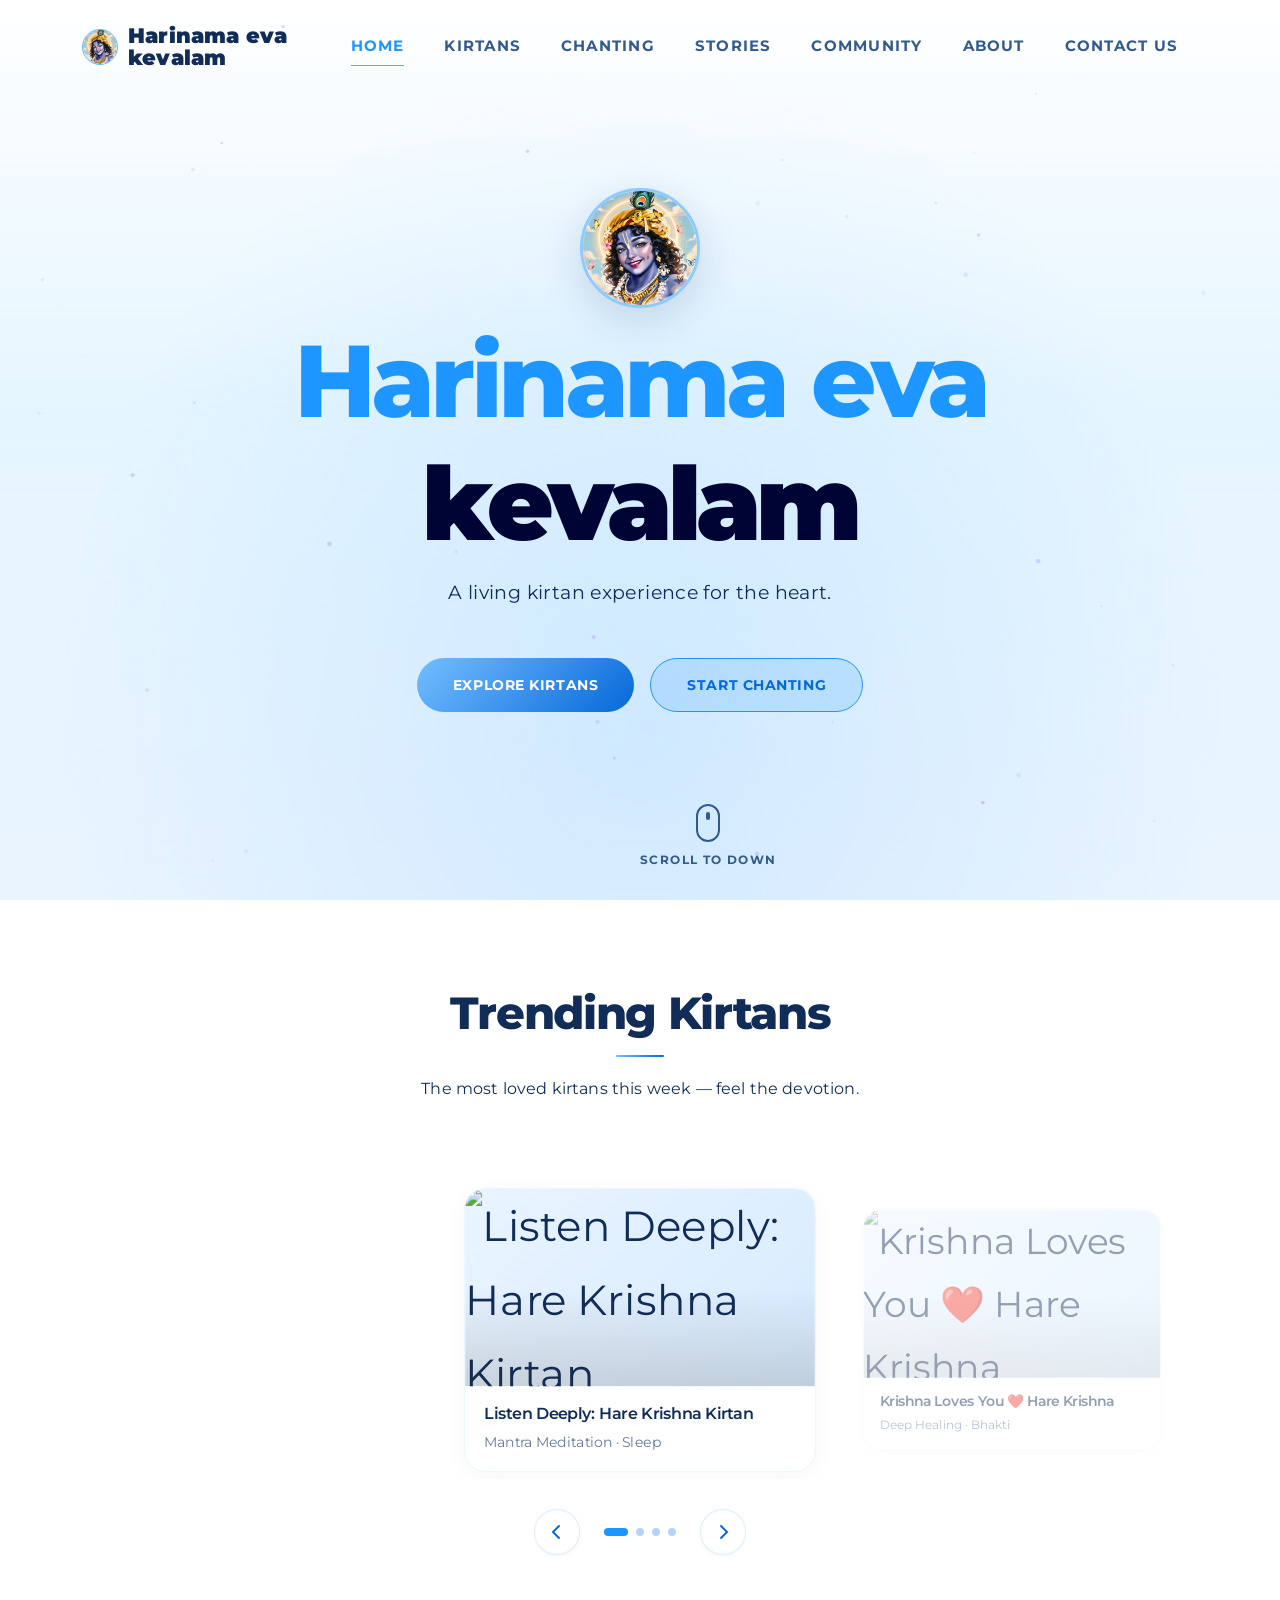
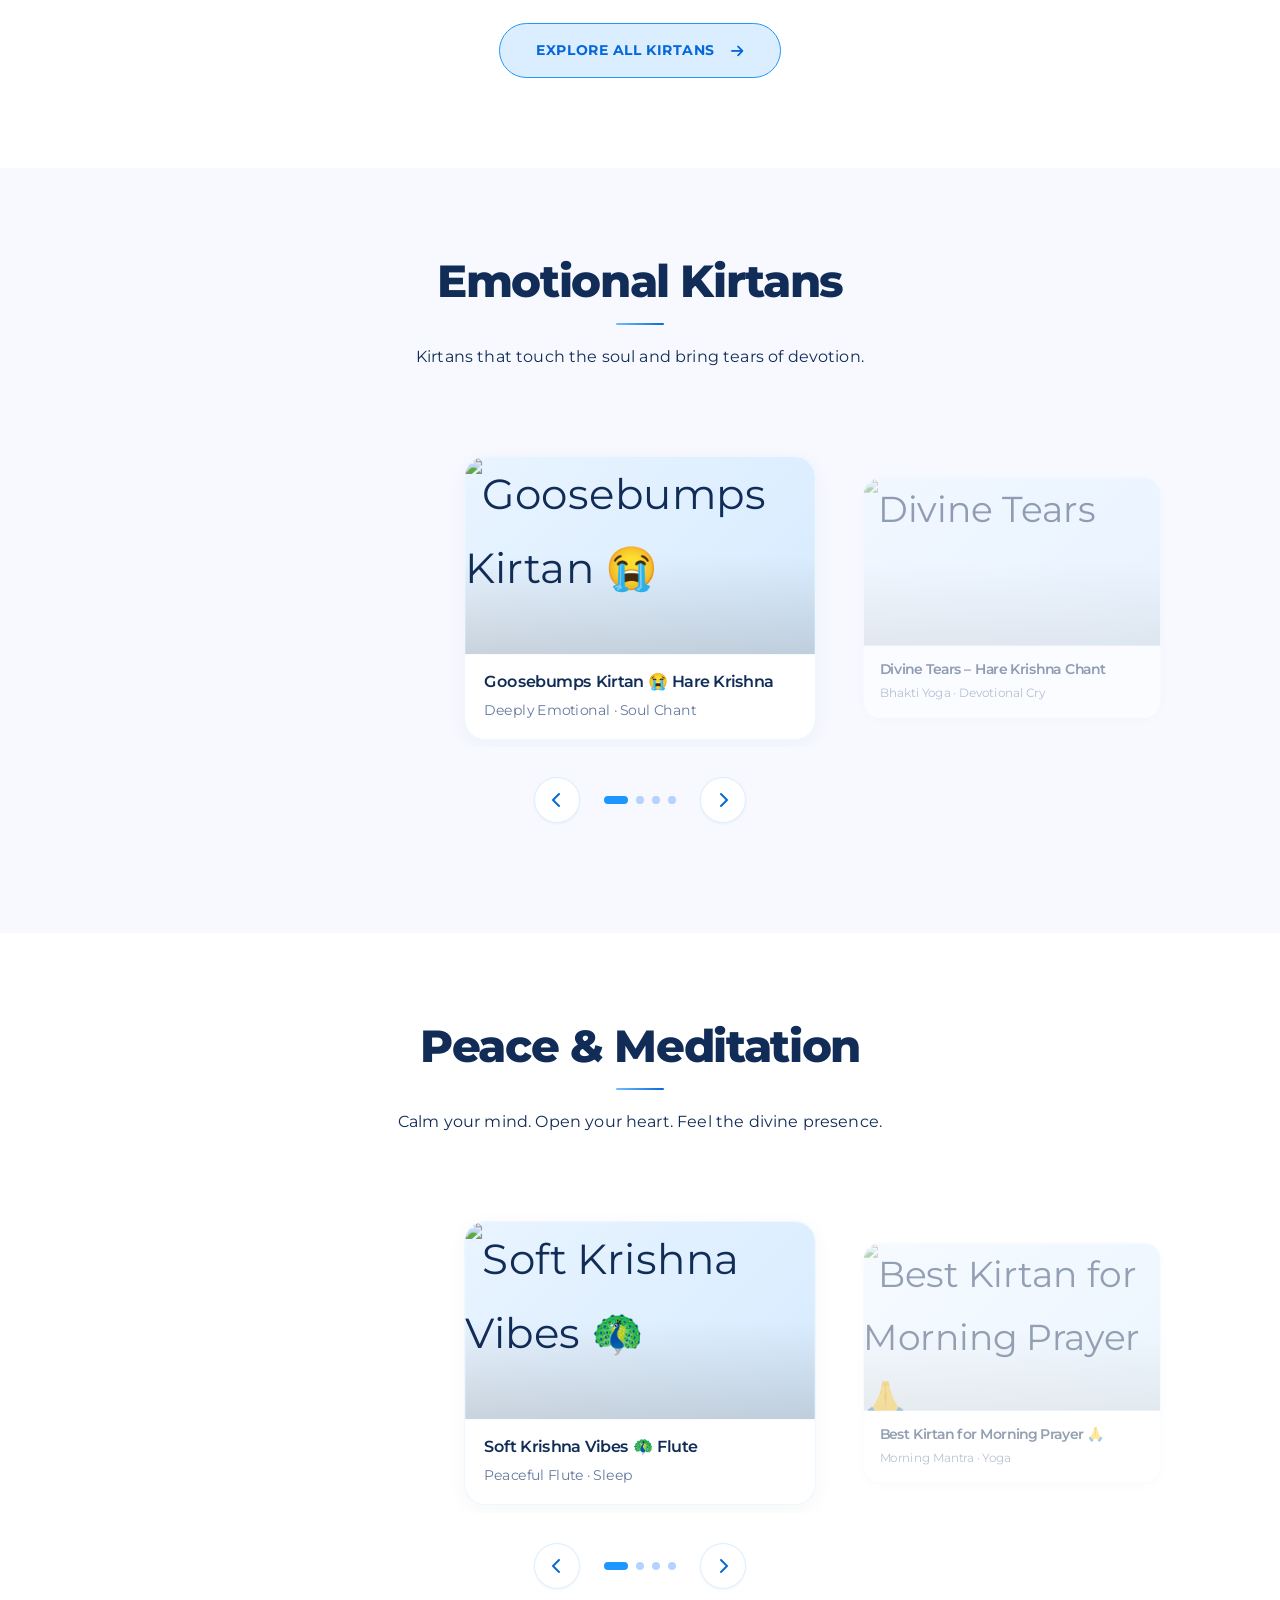
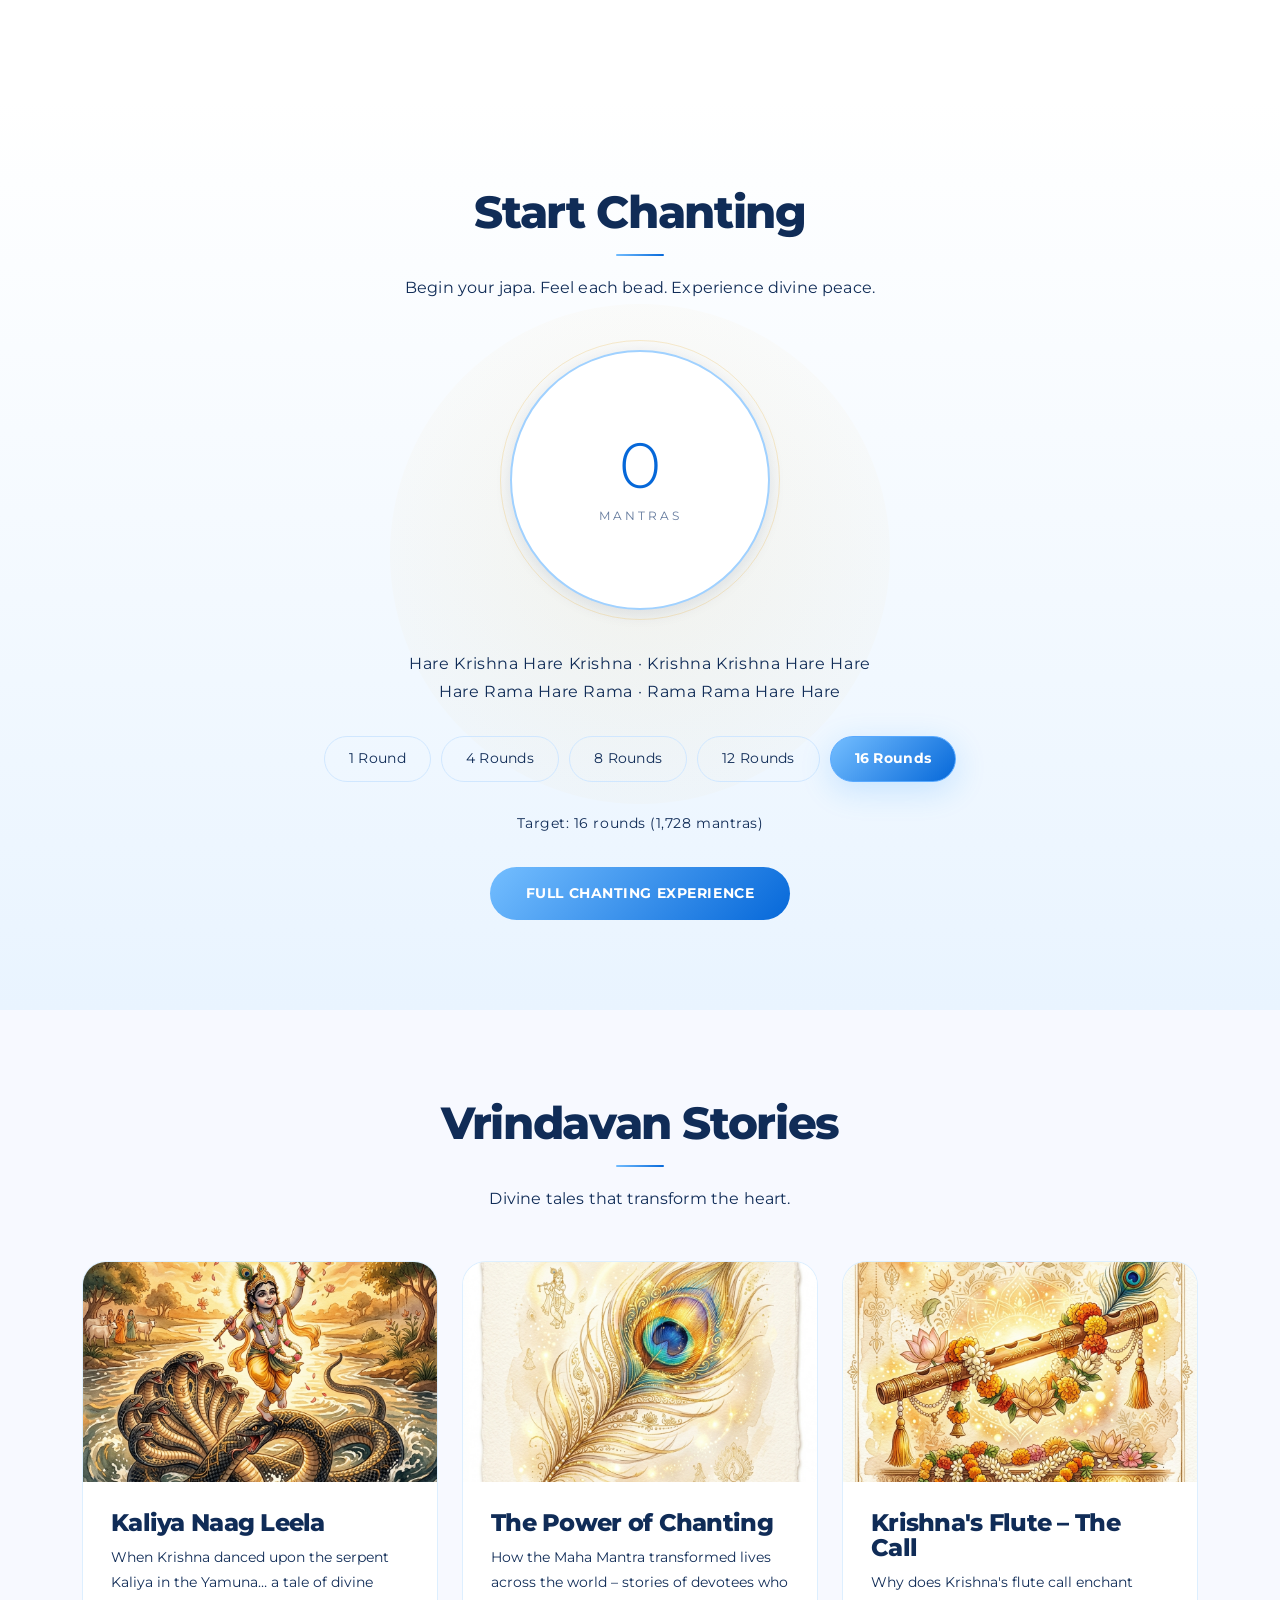
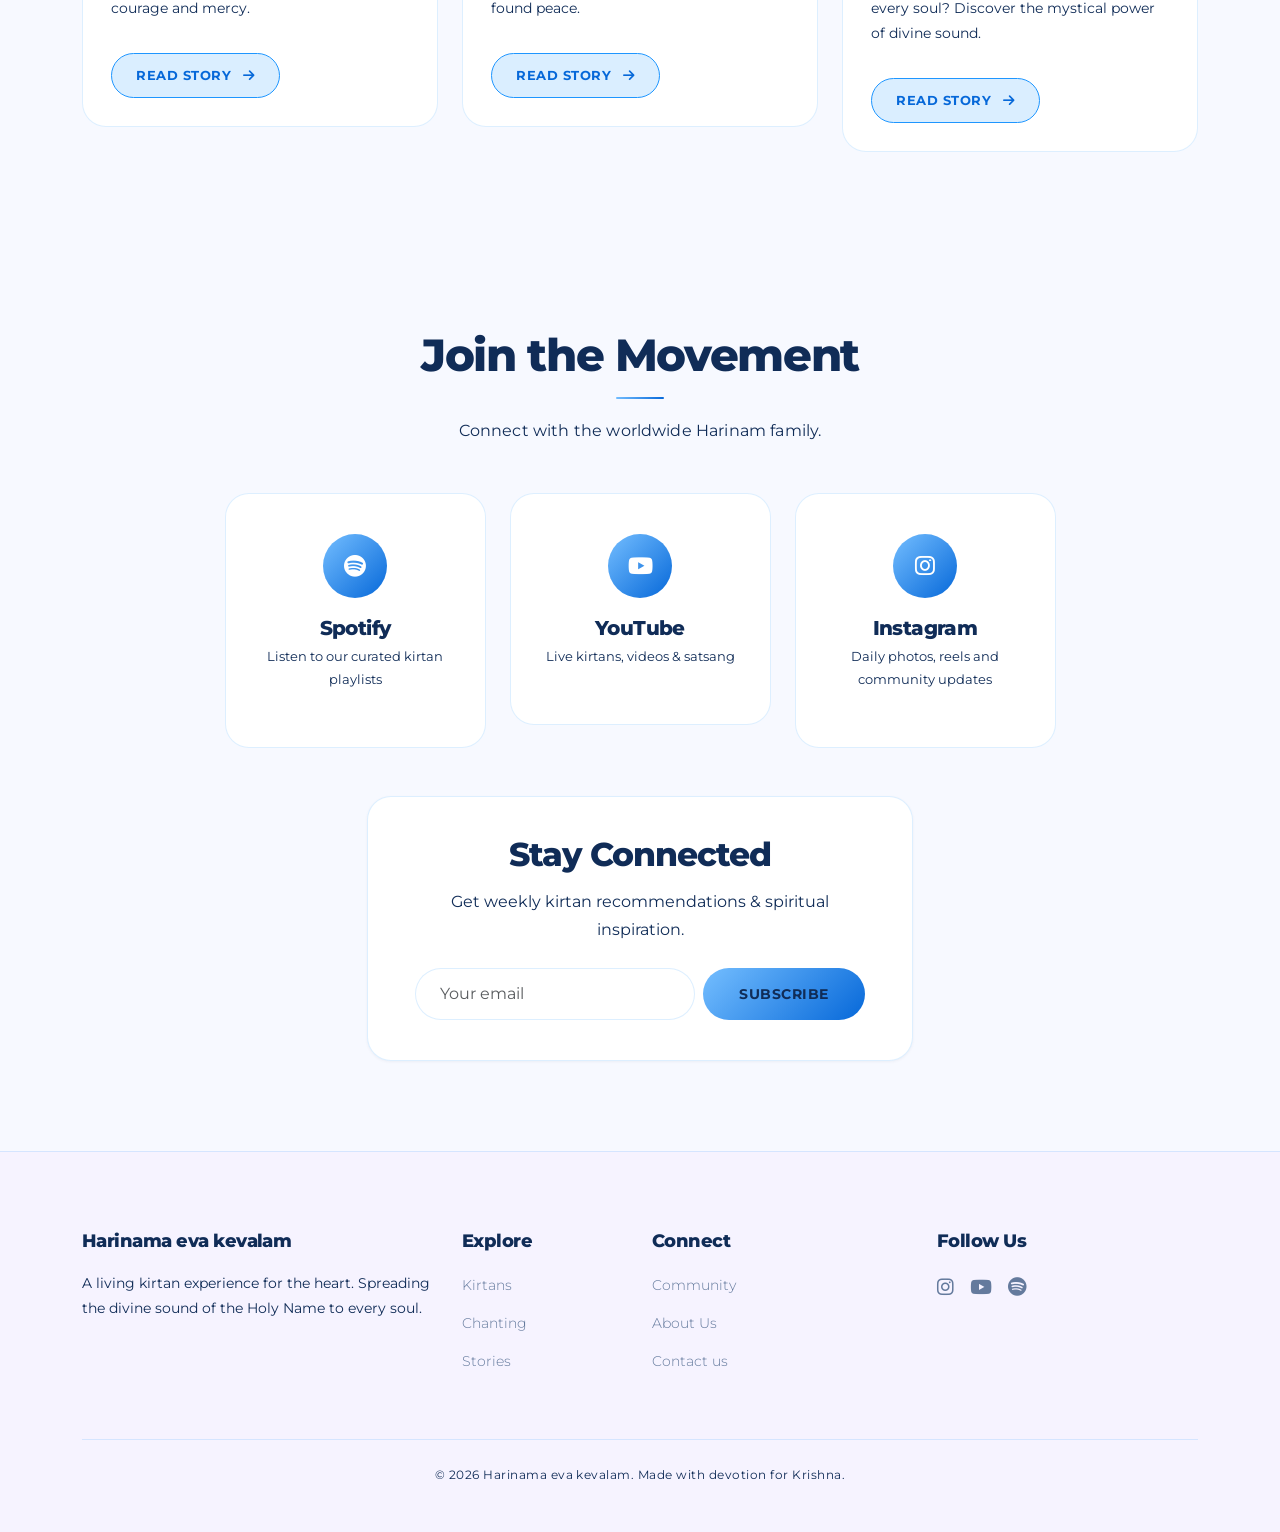
==== commit 12db60da: "webpage improved" ====
--- a/index.html
+++ b/index.html
@@ -93,11 +93,11 @@
     </div>
     <canvas class="hero-particles" id="particleCanvas"></canvas>
     <div class="hero-content">
-      <img src="images/peacock_gold_badge.png" alt="Divine Peacock Feather" class="hero-emoji float-anim"
-        data-aos="fade-down" data-aos-duration="1000">
+      <img src="images/logo.jpg" alt="Harinama Logo" class="hero-logo float-anim" data-aos="fade-down"
+        data-aos-duration="1000">
       <h1 data-aos="fade-up" data-aos-duration="1200">
-        <span class="hero-line-one">Close Your Eyes</span>
-        <span class="hero-line-two">Feel Krishna</span>
+        <span class="hero-line-one">Harinama eva</span>
+        <span class="hero-line-two">kevalam</span>
       </h1>
       <p class="hero-sub" data-aos="fade-up" data-aos-delay="300" data-aos-duration="1200">
         A living kirtan experience for the heart.
@@ -111,6 +111,12 @@
         </a>
       </div>
     </div>
+    <a href="#trending" class="scroll-down-indicator" data-aos="fade-up" data-aos-delay="900" data-aos-duration="1200">
+      <div class="mouse-icon">
+        <div class="wheel"></div>
+      </div>
+      <span class="scroll-text">Scroll to down</span>
+    </a>
   </section>
 
   <!-- ===== TRENDING KIRTANS ===== -->
@@ -121,74 +127,86 @@
         <div class="divider"></div>
         <p>The most loved kirtans this week — feel the devotion.</p>
       </div>
-      <div class="row g-4">
-        <div class="col-6 col-md-4 col-lg-3" data-aos="fade-up" data-aos-delay="100">
-          <a href="https://www.youtube.com/watch?v=zmPV0F4EXvU" target="_blank" rel="noopener noreferrer"
-            class="kirtan-link">
-            <div class="kirtan-card">
-              <div class="card-image">
-                <img src="https://i.ytimg.com/vi/zmPV0F4EXvU/hqdefault.jpg" alt="Listen Deeply: Hare Krishna Kirtan">
-                <div class="play-overlay">
-                  <div class="play-btn-circle"><i class="fas fa-play"></i></div>
-                </div>
-              </div>
-              <div class="card-info">
-                <h5>Listen Deeply: Hare Krishna Kirtan</h5>
-                <p>Mantra Meditation · Sleep</p>
-              </div>
-            </div>
-          </a>
-        </div>
-        <div class="col-6 col-md-4 col-lg-3" data-aos="fade-up" data-aos-delay="200">
-          <a href="https://www.youtube.com/watch?v=KMqRnY00w4k" target="_blank" rel="noopener noreferrer"
-            class="kirtan-link">
-            <div class="kirtan-card">
-              <div class="card-image">
-                <img src="https://i.ytimg.com/vi/KMqRnY00w4k/hqdefault.jpg" alt="Krishna Loves You ❤️ Hare Krishna">
-                <div class="play-overlay">
-                  <div class="play-btn-circle"><i class="fas fa-play"></i></div>
-                </div>
-              </div>
-              <div class="card-info">
-                <h5>Krishna Loves You ❤️ Hare Krishna</h5>
-                <p>Deep Healing · Bhakti</p>
-              </div>
-            </div>
-          </a>
-        </div>
-        <div class="col-6 col-md-4 col-lg-3" data-aos="fade-up" data-aos-delay="300">
-          <a href="https://www.youtube.com/watch?v=7kj9F6kEZnQ" target="_blank" rel="noopener noreferrer"
-            class="kirtan-link">
-            <div class="kirtan-card">
-              <div class="card-image">
-                <img src="https://i.ytimg.com/vi/7kj9F6kEZnQ/hqdefault.jpg" alt="Calm Soul Kirtan 🌿">
-                <div class="play-overlay">
-                  <div class="play-btn-circle"><i class="fas fa-play"></i></div>
-                </div>
-              </div>
-              <div class="card-info">
-                <h5>Calm Soul Kirtan 🌿 Hare Krishna</h5>
-                <p>Inner Peace · Meditative</p>
-              </div>
-            </div>
-          </a>
-        </div>
-        <div class="col-6 col-md-4 col-lg-3" data-aos="fade-up" data-aos-delay="400">
-          <a href="https://www.youtube.com/watch?v=3SuWAhTrtF8" target="_blank" rel="noopener noreferrer"
-            class="kirtan-link">
-            <div class="kirtan-card">
-              <div class="card-image">
-                <img src="https://i.ytimg.com/vi/3SuWAhTrtF8/hqdefault.jpg" alt="Eternal Peace Hare Krishna">
-                <div class="play-overlay">
-                  <div class="play-btn-circle"><i class="fas fa-play"></i></div>
-                </div>
-              </div>
-              <div class="card-info">
-                <h5>Eternal Peace Hare Krishna</h5>
-                <p>Sleep Music · Stress Relief</p>
-              </div>
-            </div>
-          </a>
+      <div class="center-carousel-container" id="trending-carousel" data-aos="fade-up">
+        <div class="carousel-track-wrapper">
+          <div class="carousel-track">
+            <div class="carousel-slide">
+              <a href="https://www.youtube.com/watch?v=zmPV0F4EXvU" target="_blank" rel="noopener noreferrer"
+                class="kirtan-link">
+                <div class="kirtan-card">
+                  <div class="card-image">
+                    <img src="https://i.ytimg.com/vi/zmPV0F4EXvU/hqdefault.jpg"
+                      alt="Listen Deeply: Hare Krishna Kirtan">
+                    <div class="play-overlay">
+                      <div class="play-btn-circle"><i class="fas fa-play"></i></div>
+                    </div>
+                  </div>
+                  <div class="card-info">
+                    <h5>Listen Deeply: Hare Krishna Kirtan</h5>
+                    <p>Mantra Meditation · Sleep</p>
+                  </div>
+                </div>
+              </a>
+            </div>
+            <div class="carousel-slide">
+              <a href="https://www.youtube.com/watch?v=KMqRnY00w4k" target="_blank" rel="noopener noreferrer"
+                class="kirtan-link">
+                <div class="kirtan-card">
+                  <div class="card-image">
+                    <img src="https://i.ytimg.com/vi/KMqRnY00w4k/hqdefault.jpg" alt="Krishna Loves You ❤️ Hare Krishna">
+                    <div class="play-overlay">
+                      <div class="play-btn-circle"><i class="fas fa-play"></i></div>
+                    </div>
+                  </div>
+                  <div class="card-info">
+                    <h5>Krishna Loves You ❤️ Hare Krishna</h5>
+                    <p>Deep Healing · Bhakti</p>
+                  </div>
+                </div>
+              </a>
+            </div>
+            <div class="carousel-slide">
+              <a href="https://www.youtube.com/watch?v=7kj9F6kEZnQ" target="_blank" rel="noopener noreferrer"
+                class="kirtan-link">
+                <div class="kirtan-card">
+                  <div class="card-image">
+                    <img src="https://i.ytimg.com/vi/7kj9F6kEZnQ/hqdefault.jpg" alt="Calm Soul Kirtan 🌿">
+                    <div class="play-overlay">
+                      <div class="play-btn-circle"><i class="fas fa-play"></i></div>
+                    </div>
+                  </div>
+                  <div class="card-info">
+                    <h5>Calm Soul Kirtan 🌿 Hare Krishna</h5>
+                    <p>Inner Peace · Meditative</p>
+                  </div>
+                </div>
+              </a>
+            </div>
+            <div class="carousel-slide">
+              <a href="https://www.youtube.com/watch?v=3SuWAhTrtF8" target="_blank" rel="noopener noreferrer"
+                class="kirtan-link">
+                <div class="kirtan-card">
+                  <div class="card-image">
+                    <img src="https://i.ytimg.com/vi/3SuWAhTrtF8/hqdefault.jpg" alt="Eternal Peace Hare Krishna">
+                    <div class="play-overlay">
+                      <div class="play-btn-circle"><i class="fas fa-play"></i></div>
+                    </div>
+                  </div>
+                  <div class="card-info">
+                    <h5>Eternal Peace Hare Krishna</h5>
+                    <p>Sleep Music · Stress Relief</p>
+                  </div>
+                </div>
+              </a>
+            </div>
+          </div>
+        </div>
+        <div class="carousel-controls">
+          <button class="carousel-control-btn prev-btn" aria-label="Previous slide"><i
+              class="fas fa-chevron-left"></i></button>
+          <div class="carousel-dots"></div>
+          <button class="carousel-control-btn next-btn" aria-label="Next slide"><i
+              class="fas fa-chevron-right"></i></button>
         </div>
       </div>
       <div class="text-center mt-5" data-aos="fade-up">
@@ -206,74 +224,86 @@
         <div class="divider"></div>
         <p>Kirtans that touch the soul and bring tears of devotion.</p>
       </div>
-      <div class="row g-4">
-        <div class="col-6 col-md-4 col-lg-3" data-aos="fade-up" data-aos-delay="100">
-          <a href="https://www.youtube.com/watch?v=LTW9ved2_hE" target="_blank" rel="noopener noreferrer"
-            class="kirtan-link">
-            <div class="kirtan-card">
-              <div class="card-image">
-                <img src="https://i.ytimg.com/vi/LTW9ved2_hE/hqdefault.jpg" alt="Goosebumps Kirtan 😭">
-                <div class="play-overlay">
-                  <div class="play-btn-circle"><i class="fas fa-play"></i></div>
-                </div>
-              </div>
-              <div class="card-info">
-                <h5>Goosebumps Kirtan 😭 Hare Krishna</h5>
-                <p>Deeply Emotional · Soul Chant</p>
-              </div>
-            </div>
-          </a>
-        </div>
-        <div class="col-6 col-md-4 col-lg-3" data-aos="fade-up" data-aos-delay="200">
-          <a href="https://www.youtube.com/watch?v=qXbr_Bqbozk" target="_blank" rel="noopener noreferrer"
-            class="kirtan-link">
-            <div class="kirtan-card">
-              <div class="card-image">
-                <img src="https://i.ytimg.com/vi/qXbr_Bqbozk/hqdefault.jpg" alt="Divine Tears">
-                <div class="play-overlay">
-                  <div class="play-btn-circle"><i class="fas fa-play"></i></div>
-                </div>
-              </div>
-              <div class="card-info">
-                <h5>Divine Tears – Hare Krishna Chant</h5>
-                <p>Bhakti Yoga · Devotional Cry</p>
-              </div>
-            </div>
-          </a>
-        </div>
-        <div class="col-6 col-md-4 col-lg-3" data-aos="fade-up" data-aos-delay="300">
-          <a href="https://www.youtube.com/watch?v=QD9fpfJgh84" target="_blank" rel="noopener noreferrer"
-            class="kirtan-link">
-            <div class="kirtan-card">
-              <div class="card-image">
-                <img src="https://i.ytimg.com/vi/QD9fpfJgh84/hqdefault.jpg" alt="Most Emotional Hare Krishna Kirtan 🙏">
-                <div class="play-overlay">
-                  <div class="play-btn-circle"><i class="fas fa-play"></i></div>
-                </div>
-              </div>
-              <div class="card-info">
-                <h5>Most Emotional Hare Krishna 🙏</h5>
-                <p>Awaken the Heart · Soulful</p>
-              </div>
-            </div>
-          </a>
-        </div>
-        <div class="col-6 col-md-4 col-lg-3" data-aos="fade-up" data-aos-delay="400">
-          <a href="https://www.youtube.com/watch?v=Xho-Uo8HuTY" target="_blank" rel="noopener noreferrer"
-            class="kirtan-link">
-            <div class="kirtan-card">
-              <div class="card-image">
-                <img src="https://i.ytimg.com/vi/Xho-Uo8HuTY/hqdefault.jpg" alt="Soul-Touching Hare Krishna 💙">
-                <div class="play-overlay">
-                  <div class="play-btn-circle"><i class="fas fa-play"></i></div>
-                </div>
-              </div>
-              <div class="card-info">
-                <h5>Soul-Touching Hare Krishna 💙</h5>
-                <p>Deep Healing · Relaxation</p>
-              </div>
-            </div>
-          </a>
+      <div class="center-carousel-container" id="emotional-carousel" data-aos="fade-up">
+        <div class="carousel-track-wrapper">
+          <div class="carousel-track">
+            <div class="carousel-slide">
+              <a href="https://www.youtube.com/watch?v=LTW9ved2_hE" target="_blank" rel="noopener noreferrer"
+                class="kirtan-link">
+                <div class="kirtan-card">
+                  <div class="card-image">
+                    <img src="https://i.ytimg.com/vi/LTW9ved2_hE/hqdefault.jpg" alt="Goosebumps Kirtan 😭">
+                    <div class="play-overlay">
+                      <div class="play-btn-circle"><i class="fas fa-play"></i></div>
+                    </div>
+                  </div>
+                  <div class="card-info">
+                    <h5>Goosebumps Kirtan 😭 Hare Krishna</h5>
+                    <p>Deeply Emotional · Soul Chant</p>
+                  </div>
+                </div>
+              </a>
+            </div>
+            <div class="carousel-slide">
+              <a href="https://www.youtube.com/watch?v=qXbr_Bqbozk" target="_blank" rel="noopener noreferrer"
+                class="kirtan-link">
+                <div class="kirtan-card">
+                  <div class="card-image">
+                    <img src="https://i.ytimg.com/vi/qXbr_Bqbozk/hqdefault.jpg" alt="Divine Tears">
+                    <div class="play-overlay">
+                      <div class="play-btn-circle"><i class="fas fa-play"></i></div>
+                    </div>
+                  </div>
+                  <div class="card-info">
+                    <h5>Divine Tears – Hare Krishna Chant</h5>
+                    <p>Bhakti Yoga · Devotional Cry</p>
+                  </div>
+                </div>
+              </a>
+            </div>
+            <div class="carousel-slide">
+              <a href="https://www.youtube.com/watch?v=QD9fpfJgh84" target="_blank" rel="noopener noreferrer"
+                class="kirtan-link">
+                <div class="kirtan-card">
+                  <div class="card-image">
+                    <img src="https://i.ytimg.com/vi/QD9fpfJgh84/hqdefault.jpg"
+                      alt="Most Emotional Hare Krishna Kirtan 🙏">
+                    <div class="play-overlay">
+                      <div class="play-btn-circle"><i class="fas fa-play"></i></div>
+                    </div>
+                  </div>
+                  <div class="card-info">
+                    <h5>Most Emotional Hare Krishna 🙏</h5>
+                    <p>Awaken the Heart · Soulful</p>
+                  </div>
+                </div>
+              </a>
+            </div>
+            <div class="carousel-slide">
+              <a href="https://www.youtube.com/watch?v=Xho-Uo8HuTY" target="_blank" rel="noopener noreferrer"
+                class="kirtan-link">
+                <div class="kirtan-card">
+                  <div class="card-image">
+                    <img src="https://i.ytimg.com/vi/Xho-Uo8HuTY/hqdefault.jpg" alt="Soul-Touching Hare Krishna 💙">
+                    <div class="play-overlay">
+                      <div class="play-btn-circle"><i class="fas fa-play"></i></div>
+                    </div>
+                  </div>
+                  <div class="card-info">
+                    <h5>Soul-Touching Hare Krishna 💙</h5>
+                    <p>Deep Healing · Relaxation</p>
+                  </div>
+                </div>
+              </a>
+            </div>
+          </div>
+        </div>
+        <div class="carousel-controls">
+          <button class="carousel-control-btn prev-btn" aria-label="Previous slide"><i
+              class="fas fa-chevron-left"></i></button>
+          <div class="carousel-dots"></div>
+          <button class="carousel-control-btn next-btn" aria-label="Next slide"><i
+              class="fas fa-chevron-right"></i></button>
         </div>
       </div>
     </div>
@@ -287,74 +317,85 @@
         <div class="divider"></div>
         <p>Calm your mind. Open your heart. Feel the divine presence.</p>
       </div>
-      <div class="row g-4">
-        <div class="col-6 col-md-4 col-lg-3" data-aos="fade-up" data-aos-delay="100">
-          <a href="https://www.youtube.com/watch?v=cavifUEe3Ig" target="_blank" rel="noopener noreferrer"
-            class="kirtan-link">
-            <div class="kirtan-card">
-              <div class="card-image">
-                <img src="https://i.ytimg.com/vi/cavifUEe3Ig/hqdefault.jpg" alt="Soft Krishna Vibes 🦚">
-                <div class="play-overlay">
-                  <div class="play-btn-circle"><i class="fas fa-play"></i></div>
-                </div>
-              </div>
-              <div class="card-info">
-                <h5>Soft Krishna Vibes 🦚 Flute</h5>
-                <p>Peaceful Flute · Sleep</p>
-              </div>
-            </div>
-          </a>
-        </div>
-        <div class="col-6 col-md-4 col-lg-3" data-aos="fade-up" data-aos-delay="200">
-          <a href="https://www.youtube.com/watch?v=qHV_iXgxR9Q" target="_blank" rel="noopener noreferrer"
-            class="kirtan-link">
-            <div class="kirtan-card">
-              <div class="card-image">
-                <img src="https://i.ytimg.com/vi/qHV_iXgxR9Q/hqdefault.jpg" alt="Best Kirtan for Morning Prayer 🙏">
-                <div class="play-overlay">
-                  <div class="play-btn-circle"><i class="fas fa-play"></i></div>
-                </div>
-              </div>
-              <div class="card-info">
-                <h5>Best Kirtan for Morning Prayer 🙏</h5>
-                <p>Morning Mantra · Yoga</p>
-              </div>
-            </div>
-          </a>
-        </div>
-        <div class="col-6 col-md-4 col-lg-3" data-aos="fade-up" data-aos-delay="300">
-          <a href="https://www.youtube.com/watch?v=feBOll4UUb0" target="_blank" rel="noopener noreferrer"
-            class="kirtan-link">
-            <div class="kirtan-card">
-              <div class="card-image">
-                <img src="https://i.ytimg.com/vi/feBOll4UUb0/hqdefault.jpg" alt="Divine Presence">
-                <div class="play-overlay">
-                  <div class="play-btn-circle"><i class="fas fa-play"></i></div>
-                </div>
-              </div>
-              <div class="card-info">
-                <h5>Divine Presence Chant</h5>
-                <p>Soul Awakening · Healing</p>
-              </div>
-            </div>
-          </a>
-        </div>
-        <div class="col-6 col-md-4 col-lg-3" data-aos="fade-up" data-aos-delay="400">
-          <a href="https://www.youtube.com/watch?v=shmO8JydPLc" target="_blank" rel="noopener noreferrer"
-            class="kirtan-link">
-            <div class="kirtan-card">
-              <div class="card-image">
-                <img src="https://i.ytimg.com/vi/shmO8JydPLc/hqdefault.jpg" alt="Spiritual Energy of Krishna 💙">
-                <div class="play-overlay">
-                  <div class="play-btn-circle"><i class="fas fa-play"></i></div>
-                </div>
-              </div>
-              <div class="card-info">
-                <h5>Spiritual Energy of Krishna 💙</h5>
-                <p>Deep Meditation · Blissful</p>
-              </div>
-            </div>
-          </a>
+      <div class="center-carousel-container" id="meditation-carousel" data-aos="fade-up">
+        <div class="carousel-track-wrapper">
+          <div class="carousel-track">
+            <div class="carousel-slide">
+              <a href="https://www.youtube.com/watch?v=cavifUEe3Ig" target="_blank" rel="noopener noreferrer"
+                class="kirtan-link">
+                <div class="kirtan-card">
+                  <div class="card-image">
+                    <img src="https://i.ytimg.com/vi/cavifUEe3Ig/hqdefault.jpg" alt="Soft Krishna Vibes 🦚">
+                    <div class="play-overlay">
+                      <div class="play-btn-circle"><i class="fas fa-play"></i></div>
+                    </div>
+                  </div>
+                  <div class="card-info">
+                    <h5>Soft Krishna Vibes 🦚 Flute</h5>
+                    <p>Peaceful Flute · Sleep</p>
+                  </div>
+                </div>
+              </a>
+            </div>
+            <div class="carousel-slide">
+              <a href="https://www.youtube.com/watch?v=qHV_iXgxR9Q" target="_blank" rel="noopener noreferrer"
+                class="kirtan-link">
+                <div class="kirtan-card">
+                  <div class="card-image">
+                    <img src="https://i.ytimg.com/vi/qHV_iXgxR9Q/hqdefault.jpg" alt="Best Kirtan for Morning Prayer 🙏">
+                    <div class="play-overlay">
+                      <div class="play-btn-circle"><i class="fas fa-play"></i></div>
+                    </div>
+                  </div>
+                  <div class="card-info">
+                    <h5>Best Kirtan for Morning Prayer 🙏</h5>
+                    <p>Morning Mantra · Yoga</p>
+                  </div>
+                </div>
+              </a>
+            </div>
+            <div class="carousel-slide">
+              <a href="https://www.youtube.com/watch?v=feBOll4UUb0" target="_blank" rel="noopener noreferrer"
+                class="kirtan-link">
+                <div class="kirtan-card">
+                  <div class="card-image">
+                    <img src="https://i.ytimg.com/vi/feBOll4UUb0/hqdefault.jpg" alt="Divine Presence">
+                    <div class="play-overlay">
+                      <div class="play-btn-circle"><i class="fas fa-play"></i></div>
+                    </div>
+                  </div>
+                  <div class="card-info">
+                    <h5>Divine Presence Chant</h5>
+                    <p>Soul Awakening · Healing</p>
+                  </div>
+                </div>
+              </a>
+            </div>
+            <div class="carousel-slide">
+              <a href="https://www.youtube.com/watch?v=shmO8JydPLc" target="_blank" rel="noopener noreferrer"
+                class="kirtan-link">
+                <div class="kirtan-card">
+                  <div class="card-image">
+                    <img src="https://i.ytimg.com/vi/shmO8JydPLc/hqdefault.jpg" alt="Spiritual Energy of Krishna 💙">
+                    <div class="play-overlay">
+                      <div class="play-btn-circle"><i class="fas fa-play"></i></div>
+                    </div>
+                  </div>
+                  <div class="card-info">
+                    <h5>Spiritual Energy of Krishna 💙</h5>
+                    <p>Deep Meditation · Blissful</p>
+                  </div>
+                </div>
+              </a>
+            </div>
+          </div>
+        </div>
+        <div class="carousel-controls">
+          <button class="carousel-control-btn prev-btn" aria-label="Previous slide"><i
+              class="fas fa-chevron-left"></i></button>
+          <div class="carousel-dots"></div>
+          <button class="carousel-control-btn next-btn" aria-label="Next slide"><i
+              class="fas fa-chevron-right"></i></button>
         </div>
       </div>
     </div>
@@ -450,7 +491,7 @@
         <p>Connect with the worldwide Harinam family.</p>
       </div>
       <div class="row g-4 justify-content-center">
-        <div class="col-6 col-md-3" data-aos="fade-up" data-aos-delay="100">
+        <div class="col-4 col-md-3" data-aos="fade-up" data-aos-delay="100">
           <div class="community-card">
             <a href="http://open.spotify.com/artist/0MhdmOuZhIQkAYJIBxpRJv" target="_blank" rel="noopener noreferrer"
               style="color:inherit;text-decoration:none;">
@@ -460,7 +501,7 @@
             </a>
           </div>
         </div>
-        <div class="col-6 col-md-3" data-aos="fade-up" data-aos-delay="200">
+        <div class="col-4 col-md-3" data-aos="fade-up" data-aos-delay="200">
           <div class="community-card">
             <a href="https://www.youtube.com/@Hari-namaevakevalam" target="_blank" rel="noopener noreferrer"
               style="color:inherit;text-decoration:none;">
@@ -470,7 +511,7 @@
             </a>
           </div>
         </div>
-        <div class="col-6 col-md-3" data-aos="fade-up" data-aos-delay="300">
+        <div class="col-4 col-md-3" data-aos="fade-up" data-aos-delay="300">
           <div class="community-card">
             <a href="http://instagram.com/harinamaevakevalam" target="_blank" rel="noopener noreferrer"
               style="color:inherit;text-decoration:none;">
--- a/css/style.css
+++ b/css/style.css
@@ -286,11 +286,10 @@
 }
 
 .brand-line-2 {
-  font-size: 0.85rem;
-  font-weight: 700;
-  letter-spacing: 0.24em;
-  text-transform: uppercase;
-  color: var(--brand-blue);
+  font-size: 1.3rem;
+  font-weight: 900;
+  letter-spacing: 0.01em;
+  color: var(--text-primary);
   align-self: flex-start;
 }
 
@@ -473,15 +472,68 @@
   max-width: 900px;
 }
 
-.hero-content .hero-emoji {
-  width: 90px;
-  height: 90px;
+.hero-content .hero-logo {
+  width: 120px;
+  height: 120px;
   margin: 0 auto 24px;
   display: block;
   border-radius: 50%;
   object-fit: cover;
-  border: 2px solid rgba(232, 163, 23, 0.25);
-  box-shadow: 0 8px 24px rgba(232, 163, 23, 0.15);
+  border: 3px solid var(--violet-300);
+  box-shadow: var(--shadow-lg);
+  transition: var(--transition);
+}
+
+/* ===== SCROLL DOWN INDICATOR ===== */
+.scroll-down-indicator {
+  position: absolute;
+  bottom: 30px;
+  left: 50%;
+  transform: translateX(-50%);
+  display: flex;
+  flex-direction: column;
+  align-items: center;
+  gap: 8px;
+  z-index: 10;
+  text-decoration: none !important;
+}
+
+.mouse-icon {
+  width: 24px;
+  height: 38px;
+  border: 2px solid var(--text-secondary);
+  border-radius: 20px;
+  position: relative;
+  display: block;
+}
+
+.mouse-icon .wheel {
+  width: 4px;
+  height: 8px;
+  background-color: var(--text-secondary);
+  border-radius: 2px;
+  position: absolute;
+  top: 6px;
+  left: 50%;
+  transform: translateX(-50%);
+  animation: scrollWheel 1.6s ease-in-out infinite;
+}
+
+.scroll-text {
+  font-family: var(--font-heading);
+  font-size: 0.72rem;
+  color: var(--text-secondary);
+  letter-spacing: 0.12em;
+  text-transform: uppercase;
+  font-weight: 700;
+  white-space: nowrap;
+}
+
+@keyframes scrollWheel {
+  0% { opacity: 0; transform: translate(-50%, 0); }
+  30% { opacity: 1; }
+  80% { opacity: 0; transform: translate(-50%, 12px); }
+  100% { opacity: 0; }
 }
 
 .hero-content h1 {
@@ -739,6 +791,113 @@
   margin-bottom: 0;
 }
 
+/* ===== CENTER MODE CAROUSEL ===== */
+.center-carousel-container {
+  position: relative;
+  width: 100%;
+  margin: 0 auto;
+  overflow: hidden;
+  padding: 30px 0 20px;
+}
+
+.carousel-track-wrapper {
+  overflow: hidden;
+  width: 100%;
+  padding: 15px 0;
+}
+
+.carousel-track {
+  display: flex;
+  transition: transform 0.6s cubic-bezier(0.25, 1, 0.5, 1);
+  will-change: transform;
+}
+
+.carousel-slide {
+  flex: 0 0 33.3333%; /* Default 3 columns on desktop */
+  padding: 0 20px;
+  box-sizing: border-box;
+  transition: transform 0.6s cubic-bezier(0.25, 1, 0.5, 1), opacity 0.6s ease;
+  opacity: 0.45;
+  transform: scale(0.9);
+}
+
+.carousel-slide.active-slide {
+  opacity: 1;
+  transform: scale(1.06);
+  z-index: 5;
+}
+
+/* Controls */
+.carousel-controls {
+  display: flex;
+  align-items: center;
+  justify-content: center;
+  gap: 24px;
+  margin-top: 30px;
+}
+
+.carousel-control-btn {
+  background: var(--white);
+  border: 1px solid var(--glass-border);
+  color: var(--brand-blue-dark) !important;
+  width: 46px;
+  height: 46px;
+  border-radius: 50%;
+  display: flex;
+  align-items: center;
+  justify-content: center;
+  cursor: pointer;
+  box-shadow: var(--shadow-sm);
+  transition: var(--transition);
+}
+
+.carousel-control-btn:hover {
+  background: var(--brand-blue);
+  border-color: var(--brand-blue-dark);
+  color: var(--white) !important;
+  transform: scale(1.08);
+  box-shadow: var(--shadow-md);
+}
+
+.carousel-dots {
+  display: flex;
+  gap: 8px;
+}
+
+.carousel-dot {
+  width: 8px;
+  height: 8px;
+  border-radius: 50%;
+  background: var(--warm-gray-400);
+  cursor: pointer;
+  transition: var(--transition);
+}
+
+.carousel-dot.active {
+  background: var(--brand-blue);
+  width: 24px;
+  border-radius: 100px;
+}
+
+/* Responsive overrides for carousel */
+@media (max-width: 991px) {
+  .carousel-slide {
+    flex: 0 0 50%; /* 2 visible */
+    padding: 0 15px;
+  }
+}
+
+@media (max-width: 576px) {
+  .carousel-slide {
+    flex: 0 0 80%; /* 1 centered, with left/right peeking */
+    padding: 0 10px;
+  }
+  .carousel-control-btn {
+    width: 40px;
+    height: 40px;
+  }
+}
+
 /* ===== CHANTING SECTION ===== */
 .chanting-section {
   background: var(--gradient-warm);
@@ -1270,7 +1429,7 @@
   .navbar-custom .brand-text { min-width: 0; }
   .brand-logo { height: 34px !important; width: 34px !important; }
   .brand-line-1 { font-size: 1.1rem; }
-  .brand-line-2 { font-size: 0.78rem; }
+  .brand-line-2 { font-size: 1.1rem; }
 
   .navbar-custom .offcanvas {
     background: var(--white) !important;
@@ -1355,7 +1514,7 @@
   .navbar-custom .navbar-brand { font-size: 1rem; }
   .brand-logo { height: 32px !important; width: 32px !important; }
   .brand-line-1 { font-size: 0.95rem; }
-  .brand-line-2 { font-size: 0.72rem; }
+  .brand-line-2 { font-size: 0.95rem; }
 
 
   .hero-buttons {
@@ -1446,13 +1605,13 @@
   .hero-content .hero-sub { font-size: 0.95rem; margin-bottom: 32px; }
   .brand-logo { height: 28px !important; width: 28px !important; }
   .brand-line-1 { font-size: 0.9rem; }
-  .brand-line-2 { font-size: 0.65rem; }
+  .brand-line-2 { font-size: 0.9rem; }
   .navbar-custom .brand-line-1 { font-size: 0.95rem; }
-  .navbar-custom .brand-line-2 { font-size: 0.7rem; }
-
-  .hero-content .hero-emoji {
-    width: 60px;
-    height: 60px;
+  .navbar-custom .brand-line-2 { font-size: 0.95rem; }
+
+  .hero-content .hero-logo {
+    width: 80px;
+    height: 80px;
   }
 
   .section-title { margin-bottom: 36px; }
@@ -1486,4 +1645,74 @@
   .footer .row {
     text-align: center;
   }
+}
+
+@media (max-width: 576px) {
+  .community-card {
+    padding: 16px 8px !important;
+    border-radius: 16px !important;
+  }
+  .community-card .icon-circle {
+    width: 44px !important;
+    height: 44px !important;
+    font-size: 1.1rem !important;
+    margin-bottom: 8px !important;
+  }
+  .community-card h5 {
+    font-size: 0.82rem !important;
+    margin-bottom: 0 !important;
+  }
+  .community-card p {
+    display: none !important;
+  }
+}
+
+/* ===== SEAMLESS MARQUEE TICKER ===== */
+.marquee-ticker {
+  position: fixed;
+  bottom: 0;
+  left: 0;
+  width: 100%;
+  background: rgba(16, 44, 87, 0.95);
+  backdrop-filter: blur(12px);
+  -webkit-backdrop-filter: blur(12px);
+  border-top: 2px solid var(--violet-400);
+  z-index: 9999;
+  padding: 12px 0;
+  overflow: hidden;
+  box-shadow: 0 -4px 20px rgba(0, 0, 0, 0.15);
+}
+
+.marquee-wrapper {
+  display: flex;
+  width: max-content;
+  animation: marqueeTicker 25s linear infinite;
+}
+
+.marquee-content {
+  display: flex;
+  white-space: nowrap;
+  gap: 1.5rem;
+  padding-right: 1.5rem;
+  align-items: center;
+}
+
+.marquee-content span {
+  font-family: var(--font-heading);
+  font-weight: 700;
+  font-size: 1.05rem;
+  color: var(--white) !important;
+  letter-spacing: 0.05em;
+  text-transform: uppercase;
+  display: inline-block;
+}
+
+@keyframes marqueeTicker {
+  0% { transform: translate3d(0, 0, 0); }
+  100% { transform: translate3d(-50%, 0, 0); }
+}
+
+/* Adjust footer padding on chanting page to accommodate ticker */
+body.chanting-page {
+  padding-bottom: 60px !important;
 }
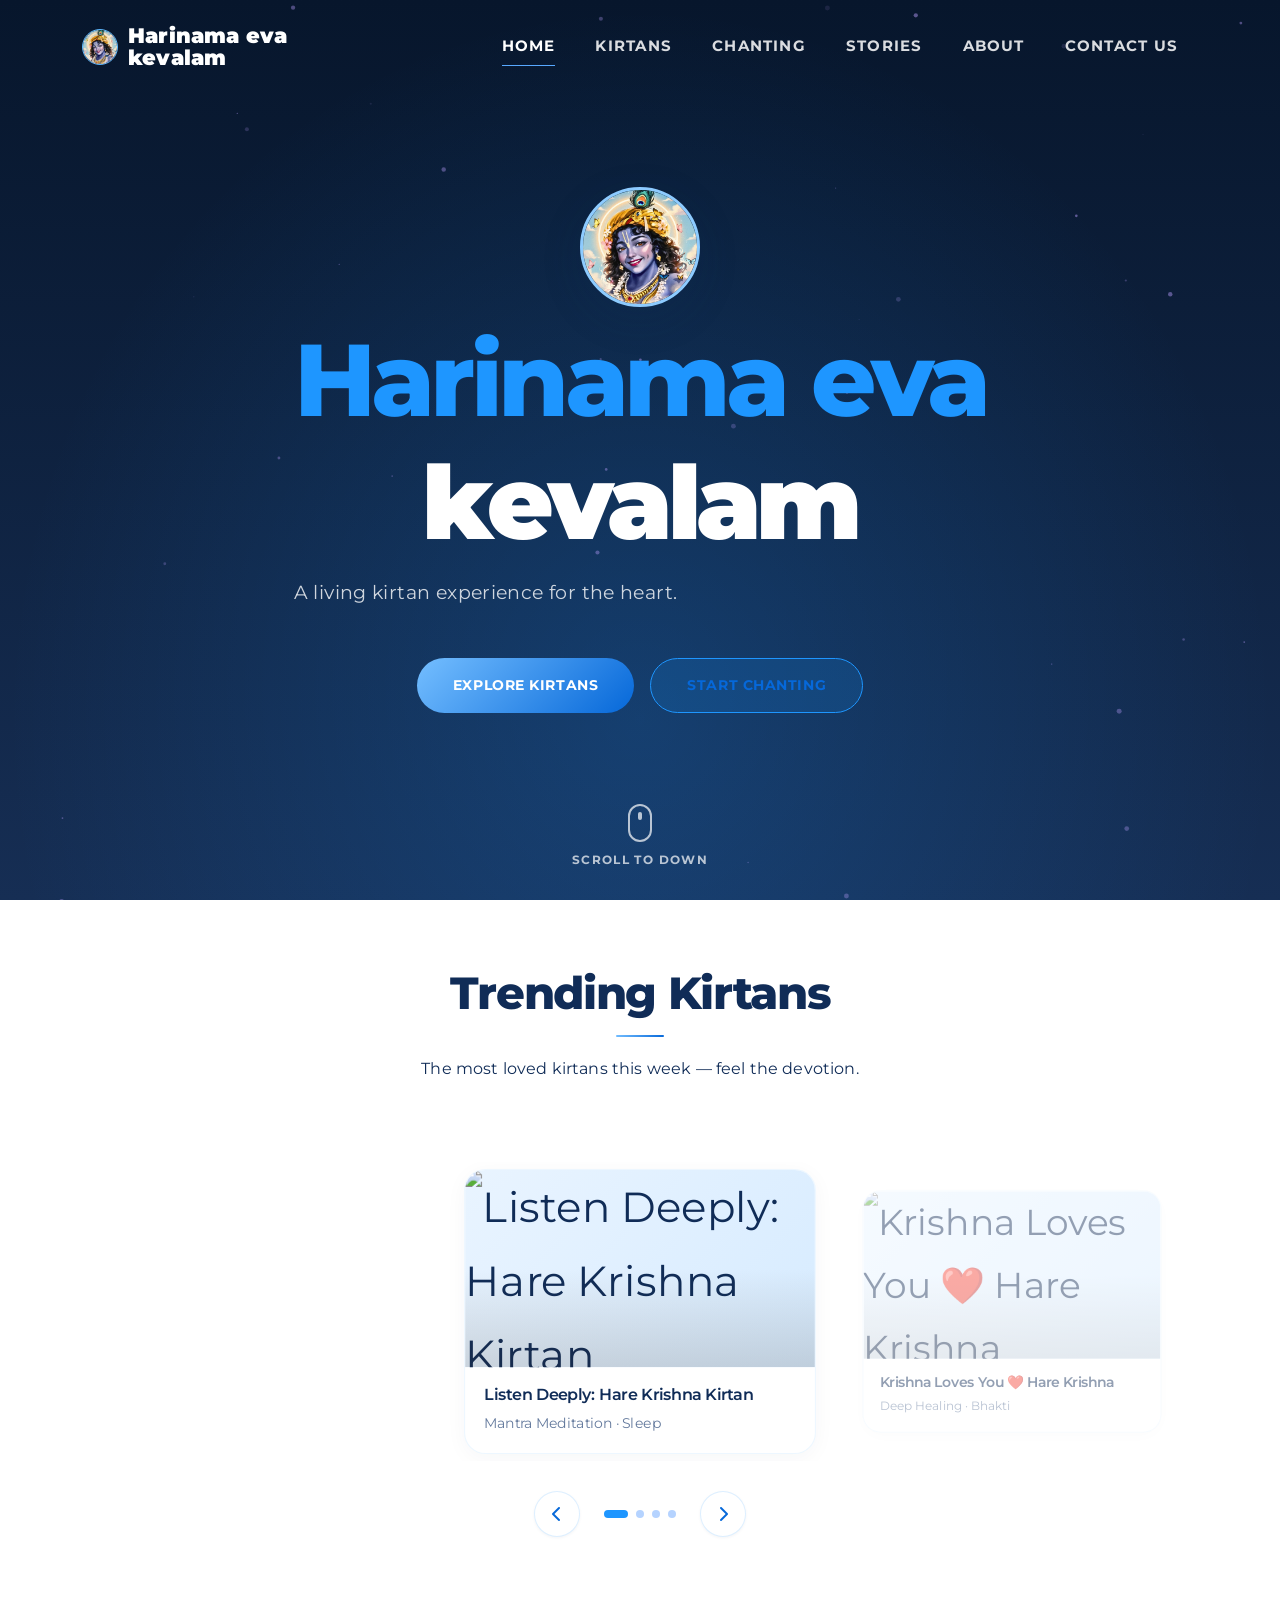
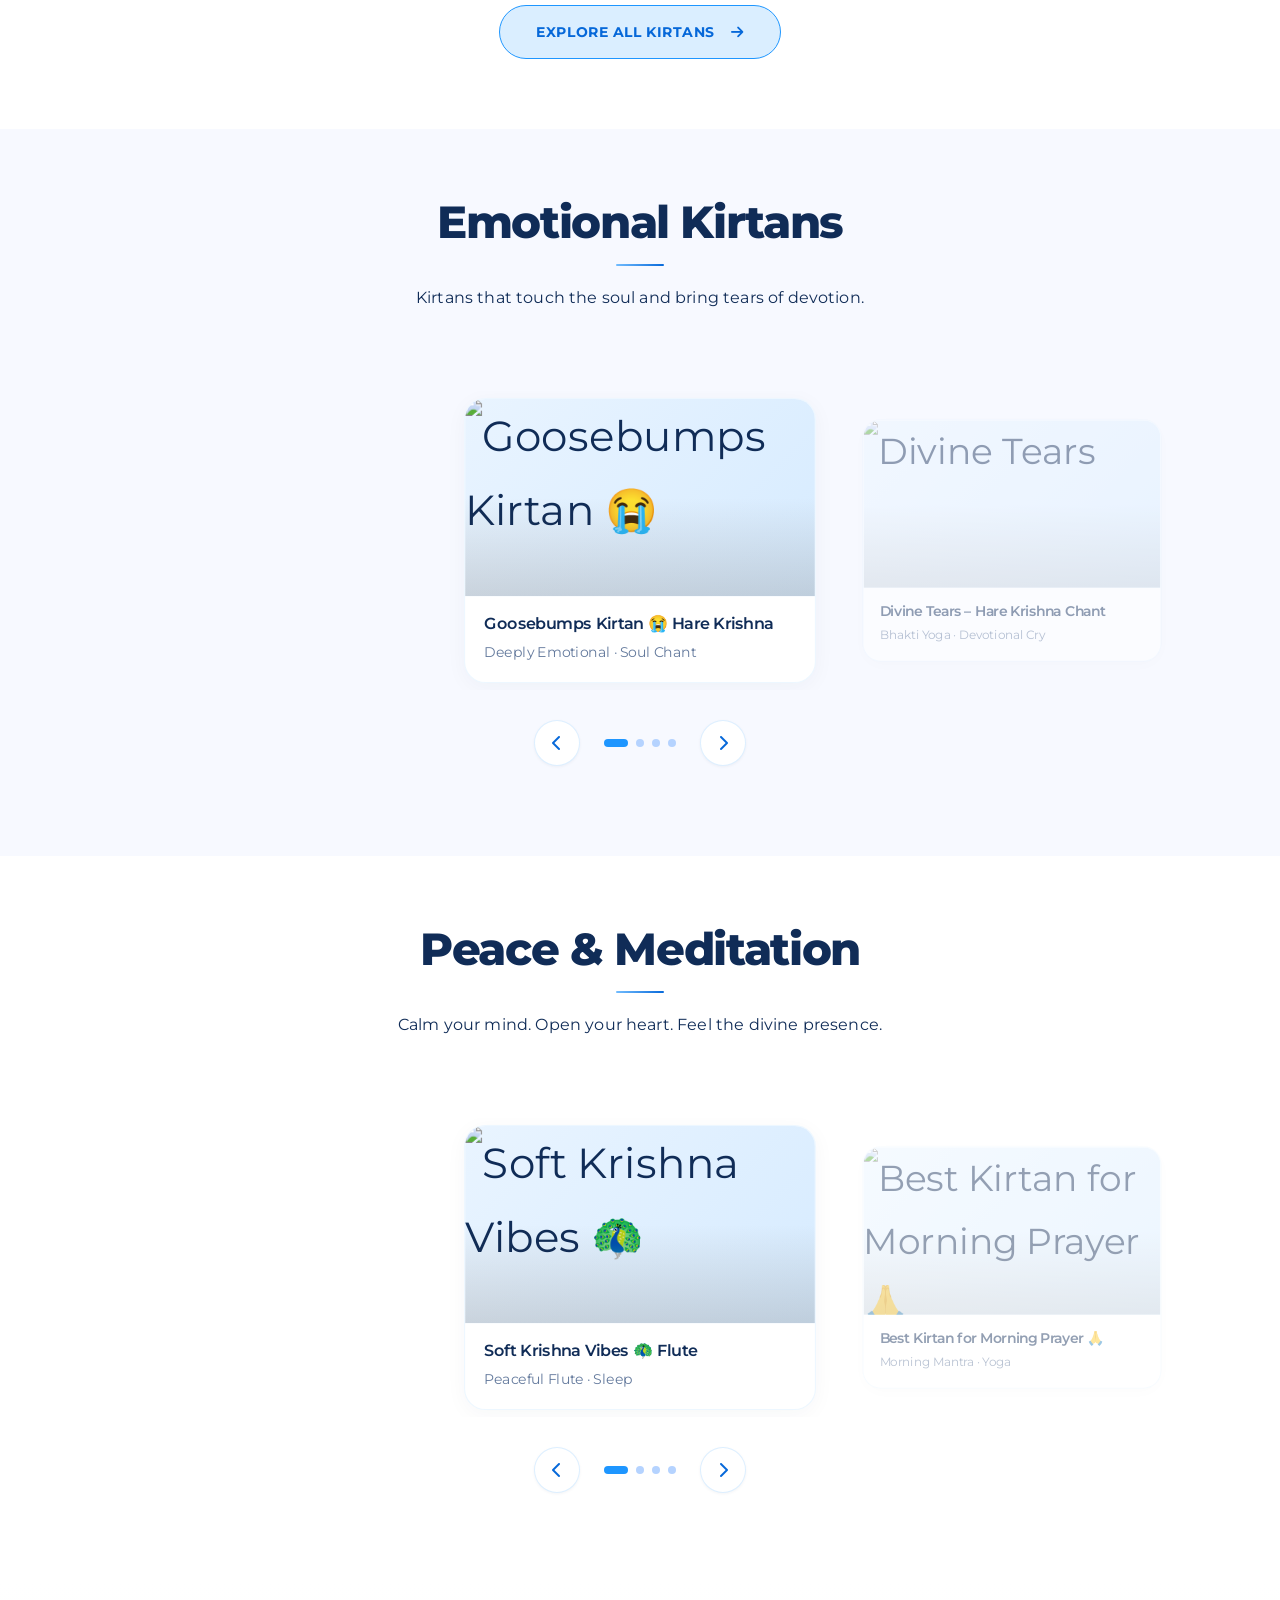
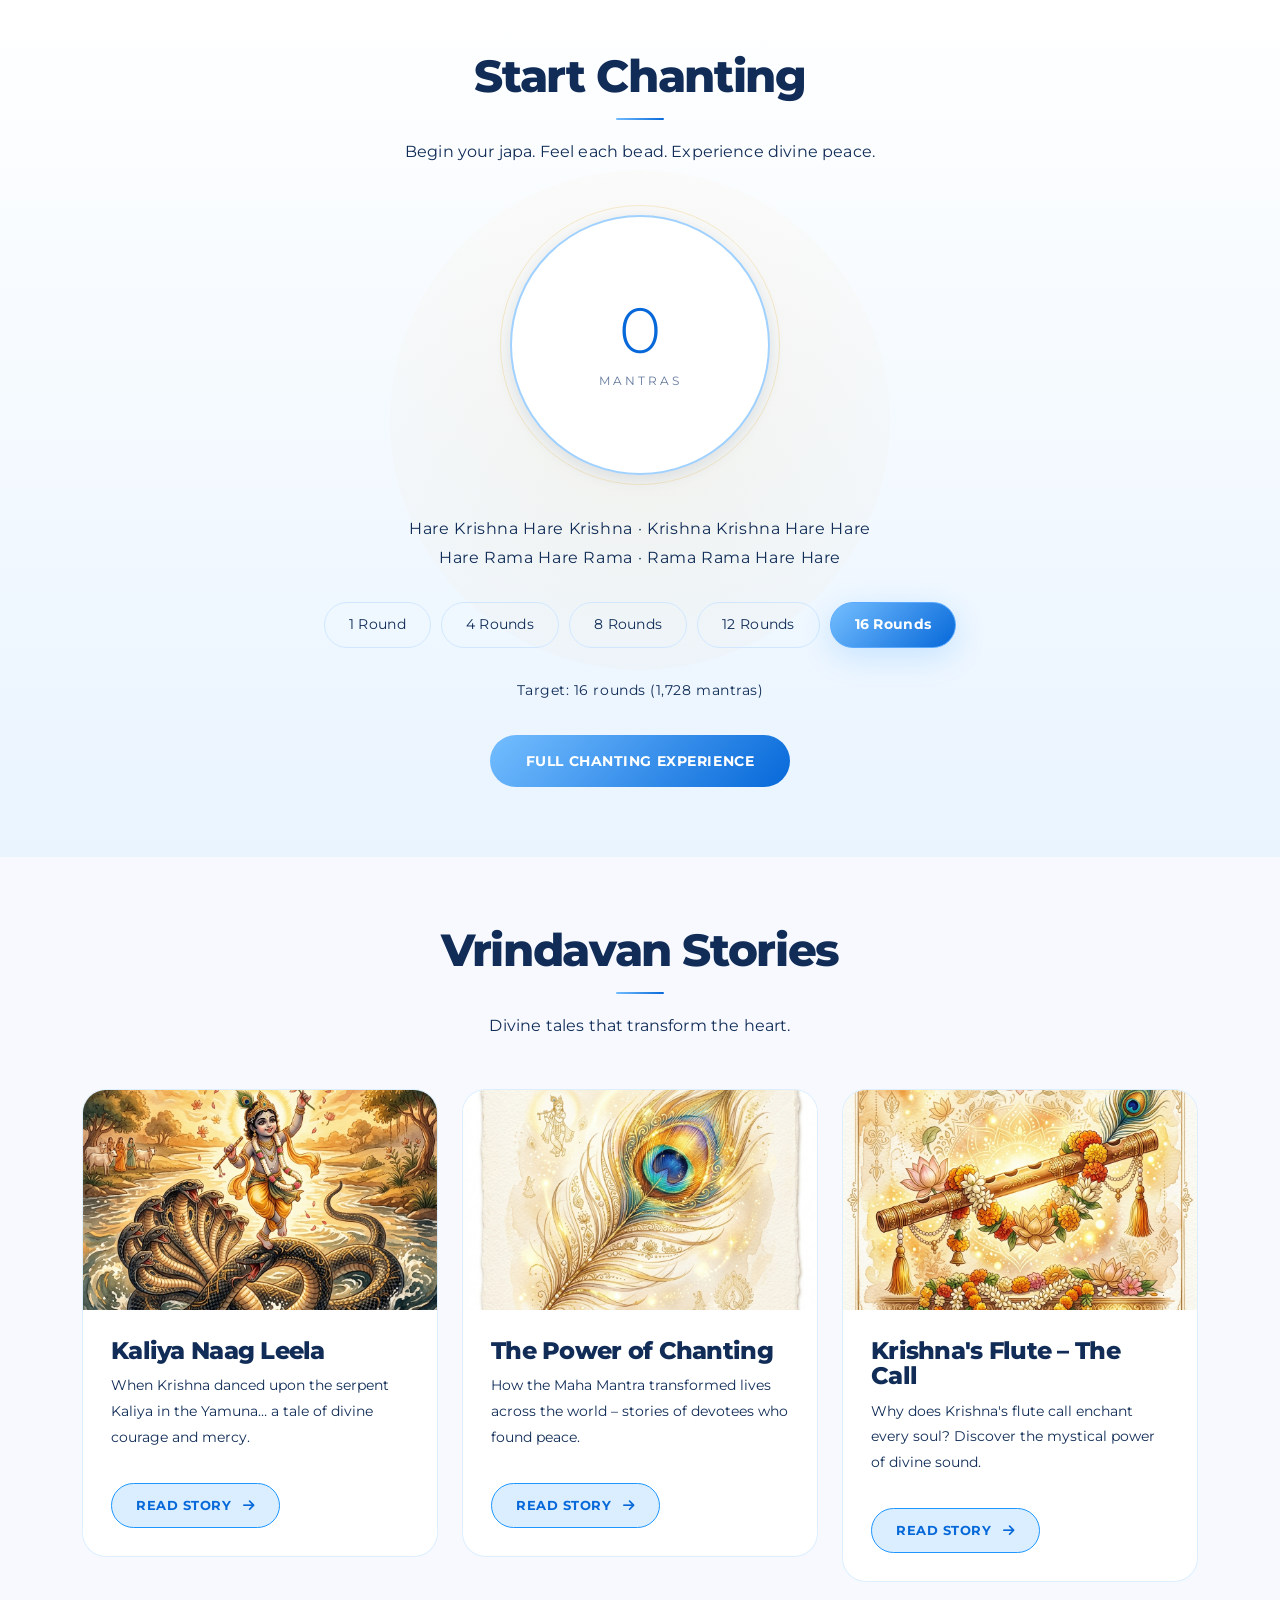
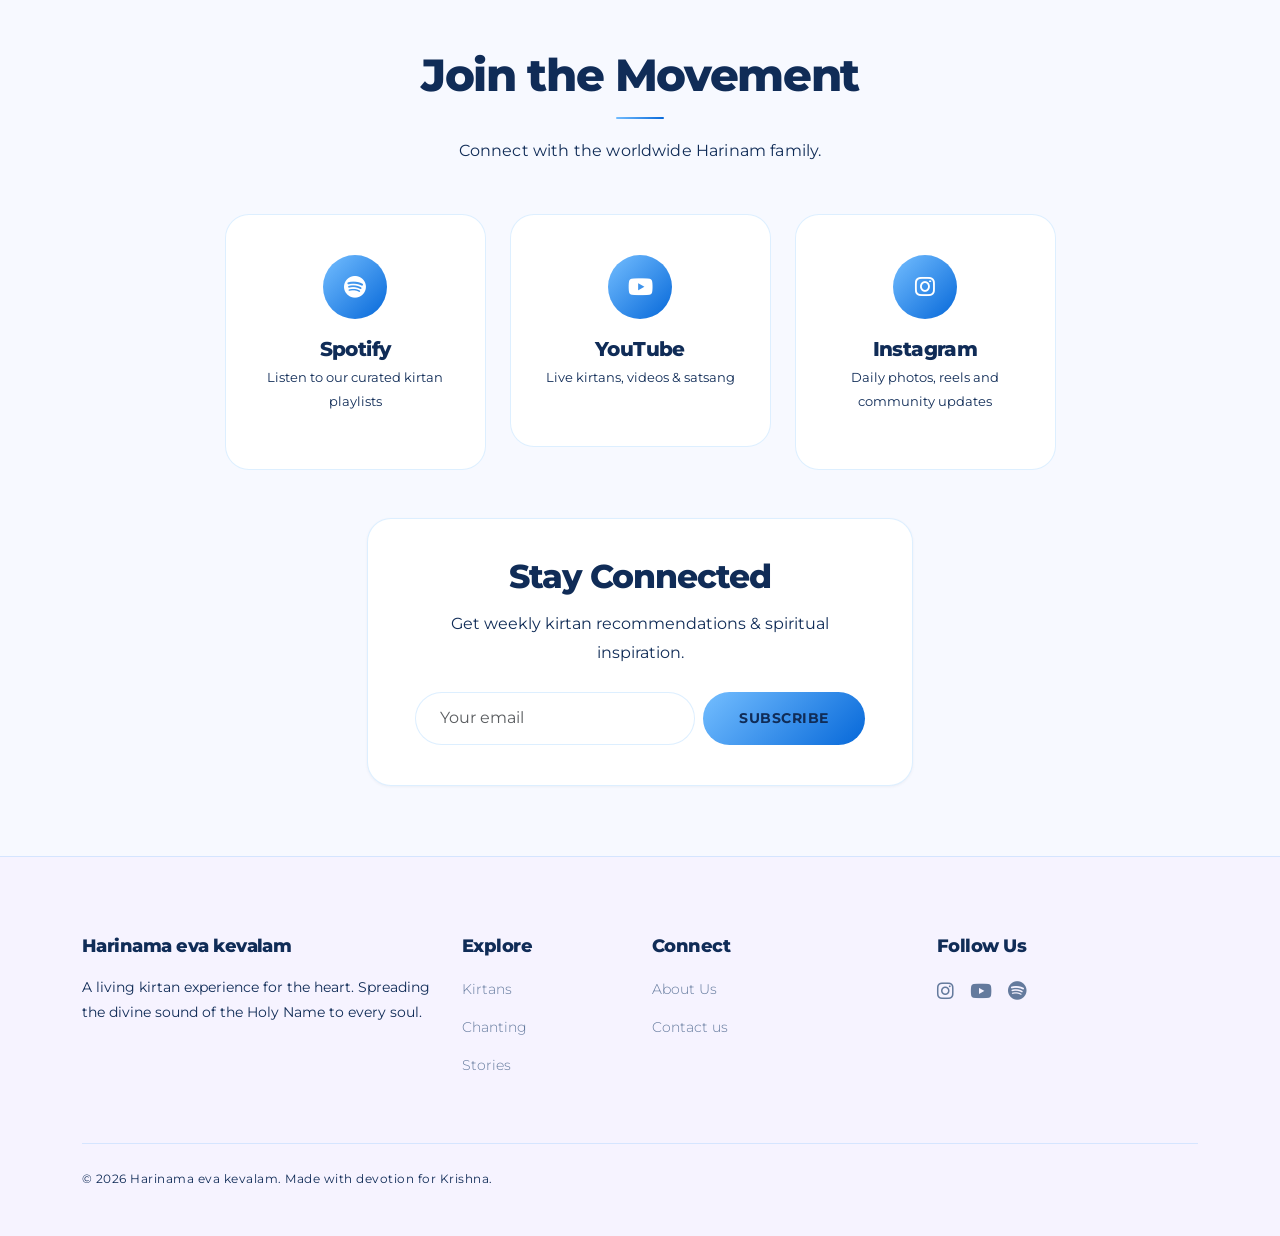
==== commit e6cc3d7a: "feat: implement new global CSS theme and remove legacy community page" ====
--- a/index.html
+++ b/index.html
@@ -76,7 +76,6 @@
             <li class="nav-item"><a class="nav-link" href="kirtans.html">Kirtans</a></li>
             <li class="nav-item"><a class="nav-link" href="chanting.html">Chanting</a></li>
             <li class="nav-item"><a class="nav-link" href="stories.html">Stories</a></li>
-            <li class="nav-item"><a class="nav-link" href="community.html">Community</a></li>
             <li class="nav-item"><a class="nav-link" href="about.html">About</a></li>
             <li class="nav-item"><a class="nav-link" href="contact.html">Contact us</a></li>
           </ul>
@@ -111,12 +110,14 @@
         </a>
       </div>
     </div>
-    <a href="#trending" class="scroll-down-indicator" data-aos="fade-up" data-aos-delay="900" data-aos-duration="1200">
-      <div class="mouse-icon">
-        <div class="wheel"></div>
-      </div>
-      <span class="scroll-text">Scroll to down</span>
-    </a>
+    <div class="scroll-down-indicator-wrapper">
+      <a href="#trending" class="scroll-down-indicator" data-aos="fade-up" data-aos-delay="900" data-aos-duration="1200">
+        <div class="mouse-icon">
+          <div class="wheel"></div>
+        </div>
+        <span class="scroll-text">Scroll to down</span>
+      </a>
+    </div>
   </section>
 
   <!-- ===== TRENDING KIRTANS ===== -->
@@ -483,7 +484,7 @@
   </section>
 
   <!-- ===== COMMUNITY CTA ===== -->
-  <section class="section-padding" style="background:var(--warm-gray-100)">
+  <section class="section-padding pt-0" style="background:var(--warm-gray-100)">
     <div class="container">
       <div class="section-title" data-aos="fade-up">
         <h2>Join the Movement</h2>
@@ -568,7 +569,6 @@
         <div class="col-6 col-md-3">
           <h5>Connect</h5>
           <ul class="footer-links">
-            <li><a href="community.html">Community</a></li>
             <li><a href="about.html">About Us</a></li>
             <li><a href="contact.html">Contact us</a></li>
           </ul>
--- a/css/style.css
+++ b/css/style.css
@@ -165,7 +165,7 @@
 
 /* ===== SECTION UTILITIES ===== */
 .section-padding {
-  padding: 90px 0;
+  padding: 70px 0;
 }
 
 .section-title {
@@ -323,6 +323,26 @@
   transition: var(--transition);
 }
 
+/* Transparent navbar overrides over dark background (home page hero) */
+.navbar-custom:not(.scrolled) .nav-link {
+  color: rgba(255, 255, 255, 0.85) !important;
+}
+.navbar-custom:not(.scrolled) .nav-link:hover,
+.navbar-custom:not(.scrolled) .nav-link.active {
+  color: var(--white) !important;
+}
+.navbar-custom:not(.scrolled) .brand-line-1,
+.navbar-custom:not(.scrolled) .brand-line-2 {
+  color: var(--white) !important;
+}
+.navbar-custom:not(.scrolled) .navbar-toggler-icon {
+  background-image: url("data:image/svg+xml,%3csvg xmlns='http://www.w3.org/2000/svg' viewBox='0 0 30 30'%3e%3cpath stroke='%23ffffff' stroke-width='2' stroke-linecap='round' stroke-miterlimit='10' d='M4 7h22M4 15h22M4 23h22'/%3e%3c/svg%3e") !important;
+}
+.navbar-custom:not(.scrolled) .navbar-toggler {
+  border: none !important;
+  background-color: transparent !important;
+}
+
 .navbar-custom.scrolled {
   padding: 12px 16px;
   box-shadow: var(--shadow-sm);
@@ -403,20 +423,21 @@
 }
 
 .navbar-custom .navbar-toggler {
-  border: 1px solid var(--violet-200);
-  background-color: var(--white);
+  border: none !important;
+  outline: none !important;
+  box-shadow: none !important;
+  background-color: transparent !important;
   padding: 6px 10px;
   border-radius: 8px;
   transition: var(--transition);
 }
 
 .navbar-custom .navbar-toggler:focus {
-  box-shadow: 0 0 0 3px rgba(124, 77, 255, 0.25);
-  outline: none;
+  box-shadow: none !important;
+  outline: none !important;
 }
 
 .navbar-custom .navbar-toggler-icon {
-  background-image: url("data:image/svg+xml,%3csvg xmlns='http://www.w3.org/2000/svg' viewBox='0 0 30 30'%3e%3cpath stroke='%231E96FF' stroke-width='2' stroke-linecap='round' stroke-miterlimit='10' d='M4 7h22M4 15h22M4 23h22'/%3e%3c/svg%3e") !important;
   display: inline-block;
   width: 1.5em;
   height: 1.5em;
@@ -426,6 +447,15 @@
   background-size: 100%;
 }
 
+.navbar-custom.scrolled .navbar-toggler-icon {
+  background-image: url("data:image/svg+xml,%3csvg xmlns='http://www.w3.org/2000/svg' viewBox='0 0 30 30'%3e%3cpath stroke='%23102C57' stroke-width='2' stroke-linecap='round' stroke-miterlimit='10' d='M4 7h22M4 15h22M4 23h22'/%3e%3c/svg%3e") !important;
+}
+
+.navbar-custom.scrolled .navbar-toggler {
+  border: none !important;
+  background-color: transparent !important;
+}
+
 /* ===== HERO ===== */
 .hero {
   position: relative;
@@ -434,7 +464,7 @@
   align-items: center;
   justify-content: center;
   overflow: hidden;
-  background: linear-gradient(180deg, var(--white) 0%, #F4F8FF 45%, #E9F4FF 100%);
+  background: linear-gradient(180deg, #07162c 0%, #162E54 100%);
 }
 
 .hero-bg {
@@ -446,14 +476,14 @@
 .hero-bg-image {
   position: absolute;
   inset: 0;
-  background: linear-gradient(180deg, rgba(255,255,255,0.98) 0%, rgba(228,245,255,0.95) 45%, rgba(233,244,255,0.92) 100%);
+  background: linear-gradient(180deg, rgba(7, 22, 44, 0.95) 0%, rgba(22, 46, 84, 0.9) 100%);
   opacity: 1;
 }
 
 .hero-overlay {
   position: absolute;
   inset: 0;
-  background: radial-gradient(ellipse at 50% 80%, rgba(30, 150, 255, 0.12), transparent 65%);
+  background: radial-gradient(ellipse at 50% 80%, rgba(30, 150, 255, 0.2), transparent 70%);
   z-index: 1;
 }
 
@@ -485,23 +515,30 @@
 }
 
 /* ===== SCROLL DOWN INDICATOR ===== */
-.scroll-down-indicator {
+.scroll-down-indicator-wrapper {
   position: absolute;
   bottom: 30px;
-  left: 50%;
-  transform: translateX(-50%);
+  left: 0;
+  right: 0;
+  display: flex;
+  justify-content: center;
+  z-index: 10;
+  pointer-events: none;
+}
+
+.scroll-down-indicator {
   display: flex;
   flex-direction: column;
   align-items: center;
   gap: 8px;
-  z-index: 10;
   text-decoration: none !important;
+  pointer-events: auto;
 }
 
 .mouse-icon {
   width: 24px;
   height: 38px;
-  border: 2px solid var(--text-secondary);
+  border: 2px solid rgba(255, 255, 255, 0.7);
   border-radius: 20px;
   position: relative;
   display: block;
@@ -510,7 +547,7 @@
 .mouse-icon .wheel {
   width: 4px;
   height: 8px;
-  background-color: var(--text-secondary);
+  background-color: rgba(255, 255, 255, 0.7);
   border-radius: 2px;
   position: absolute;
   top: 6px;
@@ -522,7 +559,7 @@
 .scroll-text {
   font-family: var(--font-heading);
   font-size: 0.72rem;
-  color: var(--text-secondary);
+  color: rgba(255, 255, 255, 0.7);
   letter-spacing: 0.12em;
   text-transform: uppercase;
   font-weight: 700;
@@ -553,14 +590,14 @@
 
 .hero-content .hero-line-two {
   display: block;
-  color: #000435 !important;
+  color: var(--white) !important;
   margin-top: 0.25em;
   font-weight: 900;
 }
 
 .hero-content .hero-sub {
   font-size: clamp(1rem, 2vw, 1.2rem);
-  color: rgba(16, 44, 87, 0.72);
+  color: rgba(255, 255, 255, 0.8) !important;
   margin-bottom: 48px;
   font-weight: 500;
   letter-spacing: 0.02em;
@@ -810,6 +847,14 @@
   display: flex;
   transition: transform 0.6s cubic-bezier(0.25, 1, 0.5, 1);
   will-change: transform;
+  cursor: grab;
+  touch-action: pan-y;
+}
+
+.carousel-track img,
+.carousel-track a {
+  user-select: none;
+  -webkit-user-drag: none;
 }
 
 .carousel-slide {
@@ -1259,7 +1304,7 @@
   align-items: center;
   justify-content: center;
   text-align: center;
-  background: var(--gradient-hero);
+  background: linear-gradient(180deg, #07162c 0%, #162E54 100%) !important;
   position: relative;
   padding-top: 80px;
   overflow: hidden;
@@ -1279,7 +1324,7 @@
 }
 
 .page-header h1 {
-  color: var(--text-primary);
+  color: var(--white) !important;
   margin-bottom: 16px;
   font-weight: 800;
   letter-spacing: -0.02em;
@@ -1289,11 +1334,11 @@
 }
 
 .page-header h1 span {
-  color: var(--brand-blue) !important;
+  color: var(--brand-blue-light) !important;
 }
 
 .page-header p {
-  color: var(--text-muted);
+  color: rgba(255, 255, 255, 0.8) !important;
   font-size: 1.05rem;
   max-width: 520px;
   margin: 0 auto;
@@ -1415,38 +1460,42 @@
 
 /* ===== RESPONSIVE ===== */
 @media(max-width: 1199px) {
-  .section-padding { padding: 80px 0; }
+  .section-padding { padding: 60px 0; }
 }
 
 @media(max-width: 991px) {
-  .section-padding { padding: 70px 0; }
+  .section-padding { padding: 50px 0; }
   .hero-content h1 { font-size: 3.25rem; }
   .navbar-custom { padding: 16px 16px; }
   .navbar-custom .navbar-brand { font-size: 1.15rem; }
   .navbar-custom .brand-text { gap: 3px; }
   .navbar-custom .navbar-toggler { margin-left: auto; }
-  .navbar-custom .navbar-brand { flex-wrap: wrap; }
+  .navbar-custom .navbar-brand { flex-wrap: nowrap; }
   .navbar-custom .brand-text { min-width: 0; }
   .brand-logo { height: 34px !important; width: 34px !important; }
   .brand-line-1 { font-size: 1.1rem; }
   .brand-line-2 { font-size: 1.1rem; }
 
   .navbar-custom .offcanvas {
-    background: var(--white) !important;
+    background: linear-gradient(180deg, #07162c 0%, #162E54 100%) !important;
     width: 280px !important;
-    border-left: 1px solid var(--violet-100) !important;
+    border-left: 1px solid rgba(255, 255, 255, 0.1) !important;
     box-shadow: var(--shadow-lg) !important;
   }
 
   .navbar-custom .offcanvas-header {
-    border-bottom: 1px solid var(--violet-50);
+    border-bottom: 1px solid rgba(255, 255, 255, 0.1);
     padding: 20px 24px;
   }
 
   .navbar-custom .offcanvas-title {
     font-family: var(--font-heading);
-    color: var(--violet-900);
+    color: var(--white) !important;
     font-weight: 600;
+  }
+
+  .navbar-custom .offcanvas .btn-close {
+    filter: invert(1) grayscale(1) brightness(2);
   }
 
   .navbar-custom .offcanvas-body {
@@ -1457,18 +1506,19 @@
     gap: 12px;
   }
 
-  .navbar-custom .nav-link {
+  .navbar-custom .offcanvas .nav-link {
     padding: 12px 20px !important;
     border-radius: 8px;
     font-size: 0.95rem;
     font-weight: 500;
     transition: var(--transition);
-  }
-
-  .navbar-custom .nav-link:hover,
-  .navbar-custom .nav-link.active {
-    background: var(--violet-50);
-    color: var(--violet-500) !important;
+    color: rgba(255, 255, 255, 0.8) !important;
+  }
+
+  .navbar-custom .offcanvas .nav-link:hover,
+  .navbar-custom .offcanvas .nav-link.active {
+    background: rgba(255, 255, 255, 0.1) !important;
+    color: var(--white) !important;
   }
 
   .navbar-custom .nav-link::after {
@@ -1509,12 +1559,16 @@
   .btn-golden, .btn-outline-golden {
     font-weight: 600 !important;
   }
-  .section-padding { padding: 54px 0; }
+  .section-padding { padding: 40px 0; }
   .hero-content h1 { font-size: 2.8rem; }
   .navbar-custom .navbar-brand { font-size: 1rem; }
   .brand-logo { height: 32px !important; width: 32px !important; }
   .brand-line-1 { font-size: 0.95rem; }
   .brand-line-2 { font-size: 0.95rem; }
+
+  .scroll-down-indicator {
+    display: none !important;
+  }
 
 
   .hero-buttons {
@@ -1715,4 +1769,60 @@
 /* Adjust footer padding on chanting page to accommodate ticker */
 body.chanting-page {
   padding-bottom: 60px !important;
+}
+
+/* Custom navbar background color for chanting page only */
+.chanting-page .navbar-custom {
+  background: var(--violet-50) !important;
+  border-bottom: 1px solid rgba(30, 150, 255, 0.1) !important;
+  box-shadow: var(--shadow-sm) !important;
+}
+
+.chanting-page .navbar-custom::before {
+  background: var(--violet-50) !important;
+  backdrop-filter: blur(24px) saturate(180%) !important;
+  -webkit-backdrop-filter: blur(24px) saturate(180%) !important;
+  border-bottom: 1px solid rgba(30, 150, 255, 0.1) !important;
+}
+
+.chanting-page .navbar-custom .navbar-toggler-icon {
+  background-image: url("data:image/svg+xml,%3csvg xmlns='http://www.w3.org/2000/svg' viewBox='0 0 30 30'%3e%3cpath stroke='%23102C57' stroke-width='2' stroke-linecap='round' stroke-miterlimit='10' d='M4 7h22M4 15h22M4 23h22'/%3e%3c/svg%3e") !important;
+}
+
+.chanting-page .navbar-custom .nav-link {
+  color: var(--text-secondary) !important;
+}
+
+.chanting-page .navbar-custom .nav-link:hover,
+.chanting-page .navbar-custom .nav-link.active {
+  color: var(--saffron-500) !important;
+}
+
+.chanting-page .navbar-custom .brand-line-1,
+.chanting-page .navbar-custom .brand-line-2 {
+  color: var(--text-primary) !important;
+}
+
+/* Fine-tune global paragraph line-height and alignment for readability */
+p {
+  line-height: 1.8 !important;
+  text-align: left;
+}
+
+/* Ensure centered elements are perfectly centered */
+.text-center p,
+.section-title p,
+.glass-card.text-center p,
+.mission-card p,
+.community-card p,
+.preloader-content p {
+  text-align: center;
+}
+
+/* Premium justification for long narrative columns on desktop */
+@media (min-width: 992px) {
+  .col-lg-6 p {
+    text-align: justify;
+    text-justify: inter-word;
+  }
 }
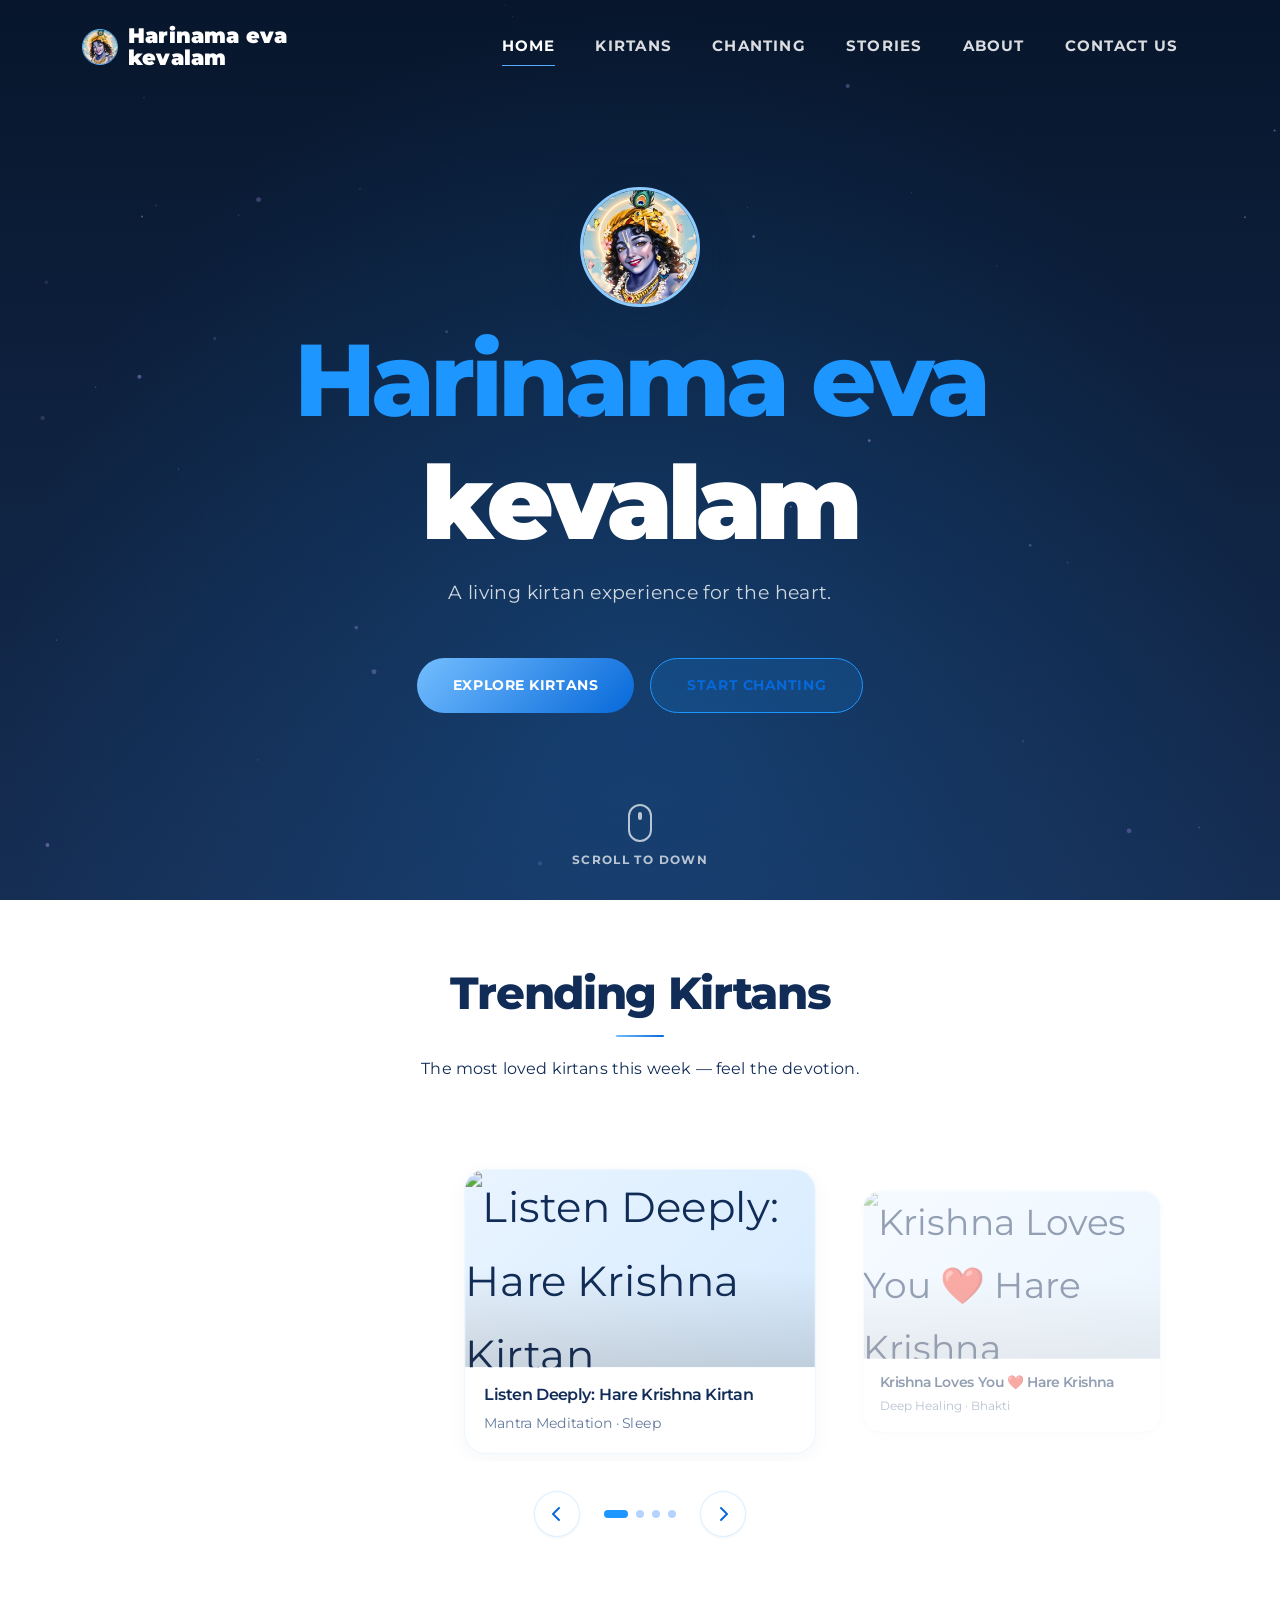
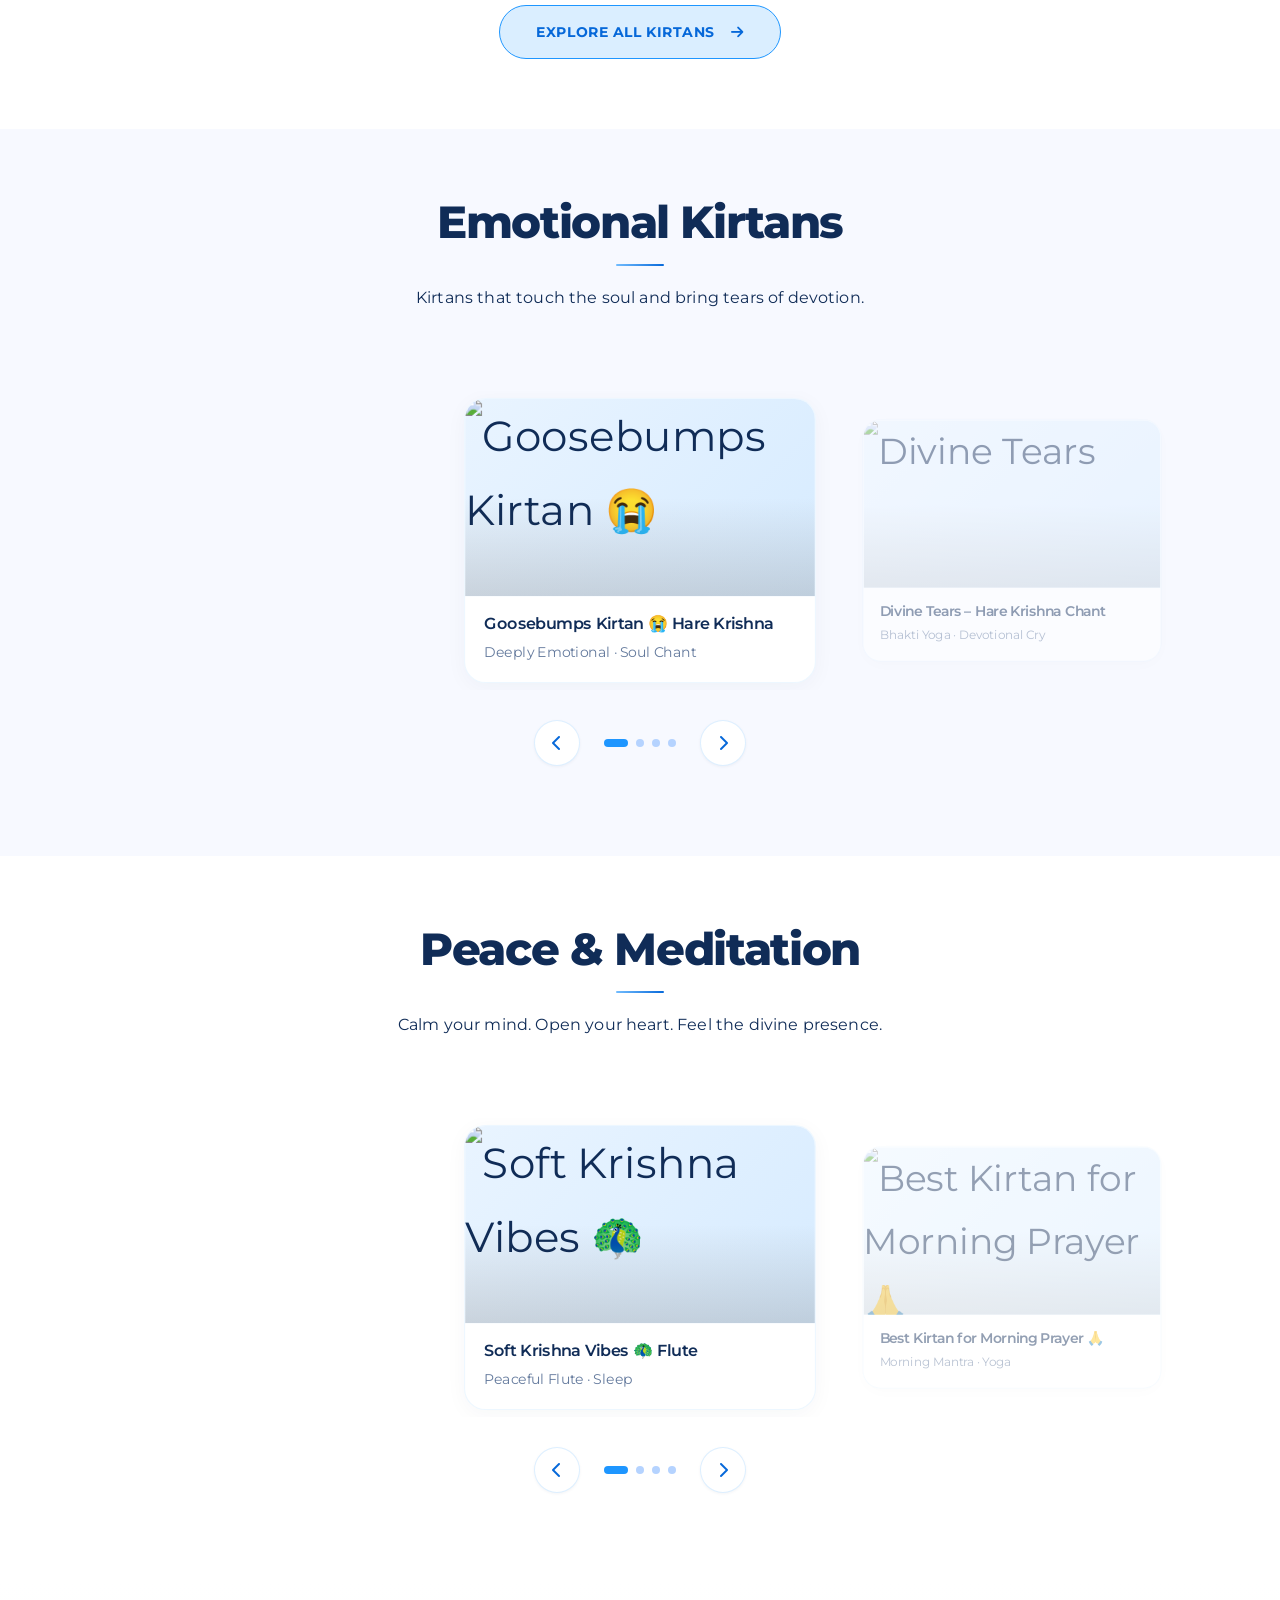
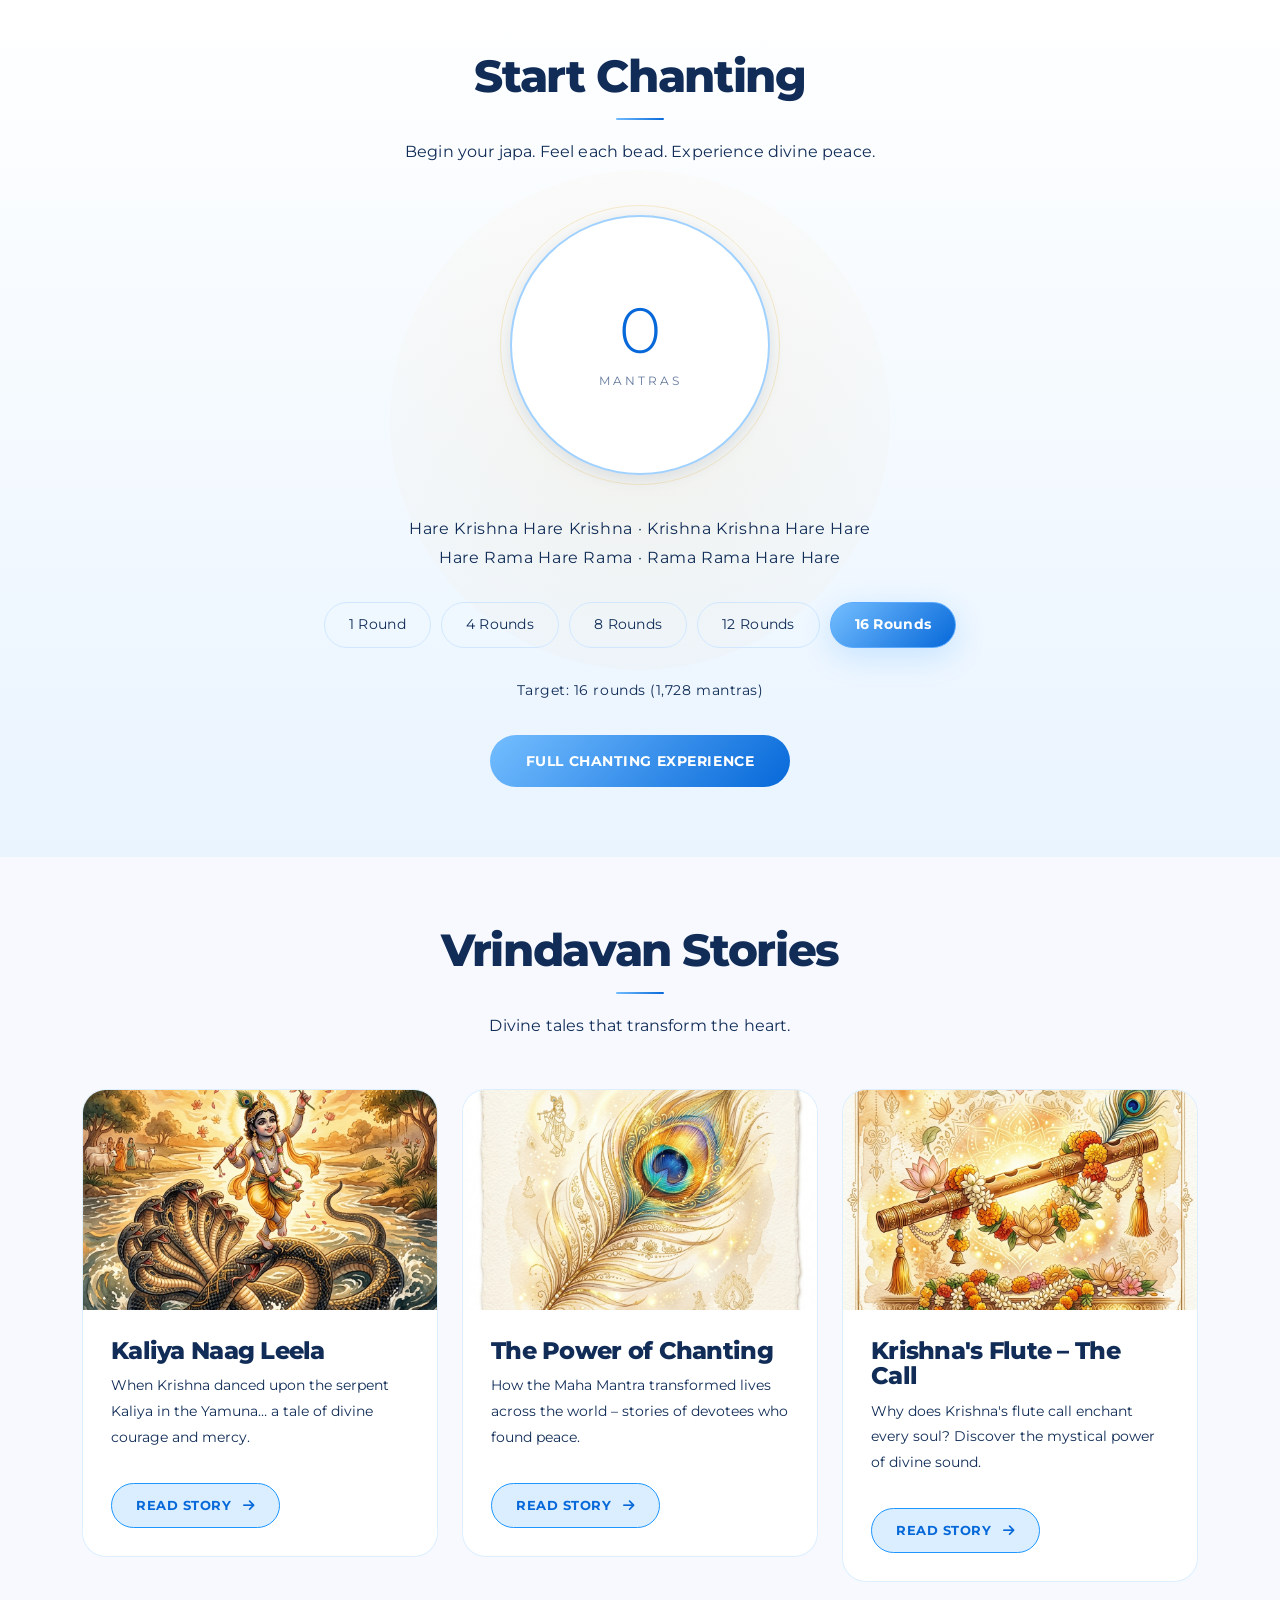
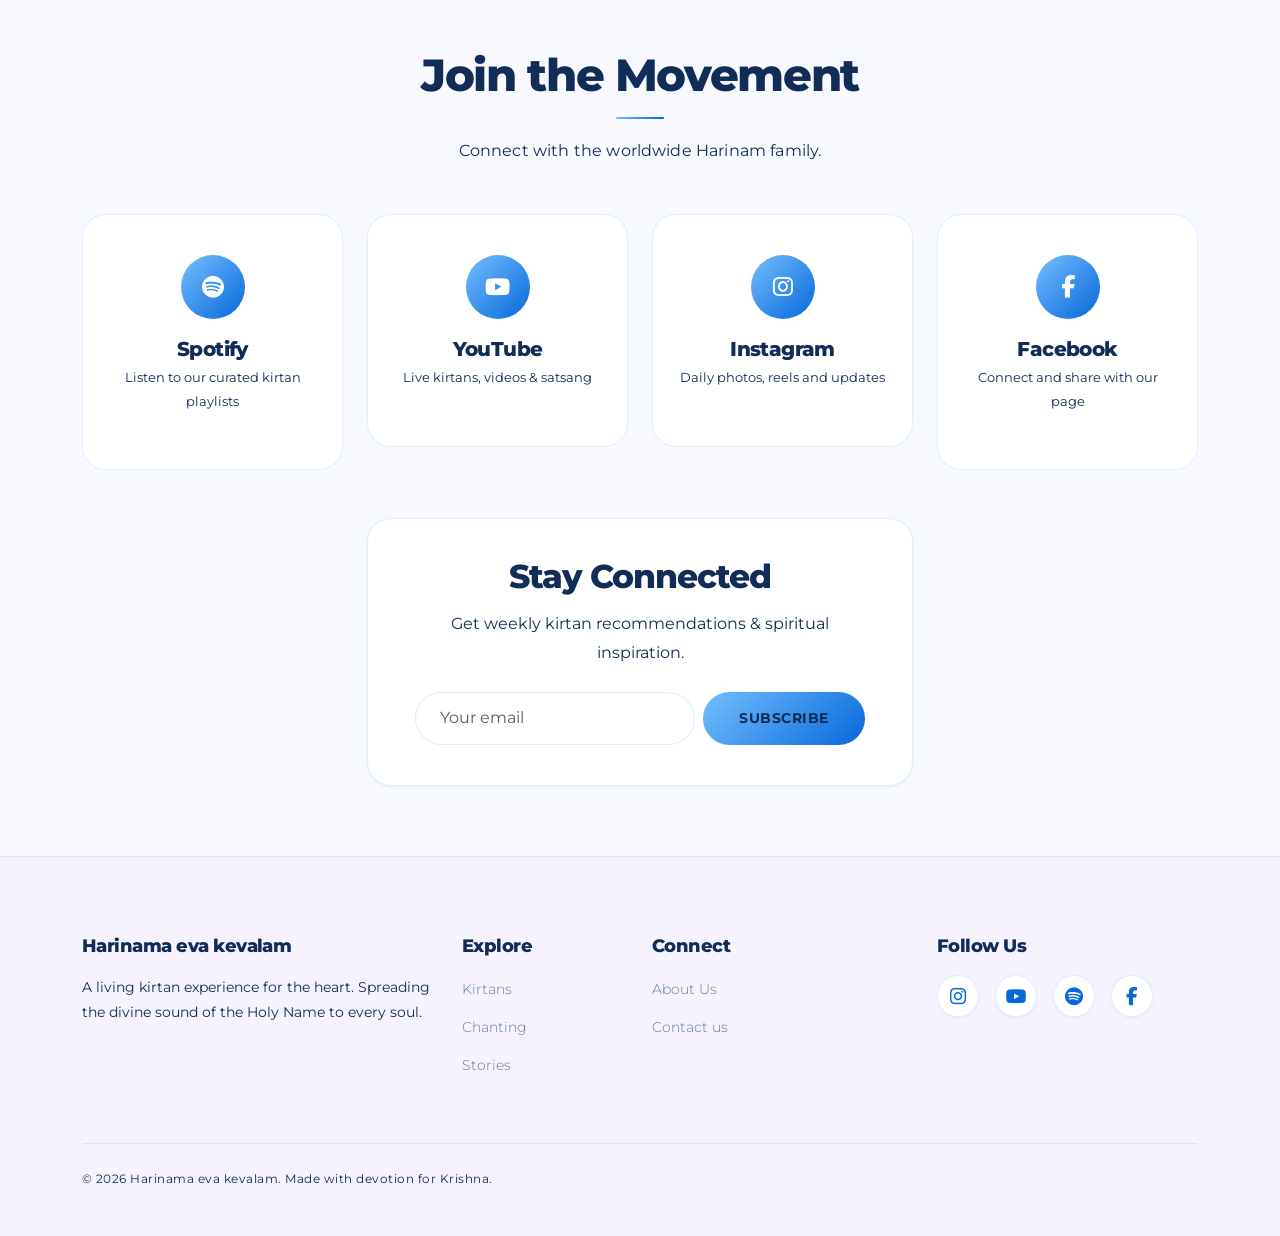
==== commit f74fc6ae: "feat: add custom branding, styling, and new assets to site pages" ====
--- a/index.html
+++ b/index.html
@@ -111,7 +111,8 @@
       </div>
     </div>
     <div class="scroll-down-indicator-wrapper">
-      <a href="#trending" class="scroll-down-indicator" data-aos="fade-up" data-aos-delay="900" data-aos-duration="1200">
+      <a href="#trending" class="scroll-down-indicator" data-aos="fade-up" data-aos-delay="900"
+        data-aos-duration="1200">
         <div class="mouse-icon">
           <div class="wheel"></div>
         </div>
@@ -492,7 +493,7 @@
         <p>Connect with the worldwide Harinam family.</p>
       </div>
       <div class="row g-4 justify-content-center">
-        <div class="col-4 col-md-3" data-aos="fade-up" data-aos-delay="100">
+        <div class="col-6 col-md-3" data-aos="fade-up" data-aos-delay="100">
           <div class="community-card">
             <a href="http://open.spotify.com/artist/0MhdmOuZhIQkAYJIBxpRJv" target="_blank" rel="noopener noreferrer"
               style="color:inherit;text-decoration:none;">
@@ -502,7 +503,7 @@
             </a>
           </div>
         </div>
-        <div class="col-4 col-md-3" data-aos="fade-up" data-aos-delay="200">
+        <div class="col-6 col-md-3" data-aos="fade-up" data-aos-delay="200">
           <div class="community-card">
             <a href="https://www.youtube.com/@Hari-namaevakevalam" target="_blank" rel="noopener noreferrer"
               style="color:inherit;text-decoration:none;">
@@ -512,13 +513,23 @@
             </a>
           </div>
         </div>
-        <div class="col-4 col-md-3" data-aos="fade-up" data-aos-delay="300">
+        <div class="col-6 col-md-3" data-aos="fade-up" data-aos-delay="300">
           <div class="community-card">
             <a href="http://instagram.com/harinamaevakevalam" target="_blank" rel="noopener noreferrer"
               style="color:inherit;text-decoration:none;">
               <div class="icon-circle"><i class="fab fa-instagram"></i></div>
               <h5>Instagram</h5>
-              <p>Daily photos, reels and community updates</p>
+              <p>Daily photos, reels and updates</p>
+            </a>
+          </div>
+        </div>
+        <div class="col-6 col-md-3" data-aos="fade-up" data-aos-delay="400">
+          <div class="community-card">
+            <a href="https://facebook.com/share/1Gw1BJ1iXy" target="_blank" rel="noopener noreferrer"
+              style="color:inherit;text-decoration:none;">
+              <div class="icon-circle"><i class="fab fa-facebook-f"></i></div>
+              <h5>Facebook</h5>
+              <p>Connect and share with our page</p>
             </a>
           </div>
         </div>
@@ -582,6 +593,8 @@
               style="font-size:1.2rem;"><i class="fab fa-youtube"></i></a>
             <a href="http://open.spotify.com/artist/0MhdmOuZhIQkAYJIBxpRJv" target="_blank" rel="noopener noreferrer"
               style="font-size:1.2rem;"><i class="fab fa-spotify"></i></a>
+            <a href="https://facebook.com/share/1Gw1BJ1iXy" target="_blank" rel="noopener noreferrer"
+              style="font-size:1.2rem;"><i class="fab fa-facebook-f"></i></a>
           </div>
         </div>
       </div>
--- a/css/style.css
+++ b/css/style.css
@@ -7,7 +7,8 @@
   --violet-200: #B8DBFF;
   --violet-300: #8DCBFF;
   --violet-400: #5EB8FF;
-  --violet-500: #1E96FF; /* Primary Blue */
+  --violet-500: #1E96FF;
+  /* Primary Blue */
   --violet-600: #1070D7;
   --violet-700: #0B55A8;
   --violet-800: #073d79;
@@ -107,7 +108,12 @@
   overflow-x: hidden;
 }
 
-h1, h2, h3, h4, h5, h6 {
+h1,
+h2,
+h3,
+h4,
+h5,
+h6 {
   font-family: var(--font-heading) !important;
   font-weight: 800 !important;
   line-height: 1.05;
@@ -124,9 +130,20 @@
   color: var(--brand-blue) !important;
 }
 
-h1 { font-size: clamp(3rem, 5vw, 4.5rem); line-height: 0.98; }
-h2 { font-size: clamp(2.25rem, 3.5vw, 3rem); line-height: 1.0; }
-h3 { font-size: clamp(1.75rem, 2.6vw, 2.25rem); line-height: 1.05; }
+h1 {
+  font-size: clamp(3rem, 5vw, 4.5rem);
+  line-height: 0.98;
+}
+
+h2 {
+  font-size: clamp(2.25rem, 3.5vw, 3rem);
+  line-height: 1.0;
+}
+
+h3 {
+  font-size: clamp(1.75rem, 2.6vw, 2.25rem);
+  line-height: 1.05;
+}
 
 body {
   font-family: var(--font-body) !important;
@@ -156,7 +173,9 @@
   transition: var(--transition);
 }
 
-a:hover { color: var(--brand-blue-light); }
+a:hover {
+  color: var(--brand-blue-light);
+}
 
 ::selection {
   background: var(--saffron-200);
@@ -249,13 +268,27 @@
 }
 
 @keyframes logoPulse {
-  0% { transform: scale(0.95); opacity: 0.8; box-shadow: 0 0 20px rgba(232, 163, 23, 0.2); }
-  100% { transform: scale(1.05); opacity: 1; box-shadow: 0 0 40px rgba(232, 163, 23, 0.4); }
+  0% {
+    transform: scale(0.95);
+    opacity: 0.8;
+    box-shadow: 0 0 20px rgba(232, 163, 23, 0.2);
+  }
+
+  100% {
+    transform: scale(1.05);
+    opacity: 1;
+    box-shadow: 0 0 40px rgba(232, 163, 23, 0.4);
+  }
 }
 
 @keyframes spin {
-  0% { transform: rotate(0deg); }
-  100% { transform: rotate(360deg); }
+  0% {
+    transform: rotate(0deg);
+  }
+
+  100% {
+    transform: rotate(360deg);
+  }
 }
 
 /* ===== BRAND LOGO ===== */
@@ -268,6 +301,18 @@
   transition: var(--transition);
   display: inline-block !important;
   flex-shrink: 0;
+}
+
+.navbar-brand-img {
+  height: 54px;
+  width: auto;
+  object-fit: contain;
+  transition: var(--transition);
+  display: block;
+}
+
+.navbar-custom.scrolled .navbar-brand-img {
+  height: 44px;
 }
 
 .brand-text {
@@ -327,17 +372,21 @@
 .navbar-custom:not(.scrolled) .nav-link {
   color: rgba(255, 255, 255, 0.85) !important;
 }
+
 .navbar-custom:not(.scrolled) .nav-link:hover,
 .navbar-custom:not(.scrolled) .nav-link.active {
   color: var(--white) !important;
 }
+
 .navbar-custom:not(.scrolled) .brand-line-1,
 .navbar-custom:not(.scrolled) .brand-line-2 {
   color: var(--white) !important;
 }
+
 .navbar-custom:not(.scrolled) .navbar-toggler-icon {
   background-image: url("data:image/svg+xml,%3csvg xmlns='http://www.w3.org/2000/svg' viewBox='0 0 30 30'%3e%3cpath stroke='%23ffffff' stroke-width='2' stroke-linecap='round' stroke-miterlimit='10' d='M4 7h22M4 15h22M4 23h22'/%3e%3c/svg%3e") !important;
 }
+
 .navbar-custom:not(.scrolled) .navbar-toggler {
   border: none !important;
   background-color: transparent !important;
@@ -567,10 +616,23 @@
 }
 
 @keyframes scrollWheel {
-  0% { opacity: 0; transform: translate(-50%, 0); }
-  30% { opacity: 1; }
-  80% { opacity: 0; transform: translate(-50%, 12px); }
-  100% { opacity: 0; }
+  0% {
+    opacity: 0;
+    transform: translate(-50%, 0);
+  }
+
+  30% {
+    opacity: 1;
+  }
+
+  80% {
+    opacity: 0;
+    transform: translate(-50%, 12px);
+  }
+
+  100% {
+    opacity: 0;
+  }
 }
 
 .hero-content h1 {
@@ -635,7 +697,7 @@
   content: '';
   position: absolute;
   inset: 0;
-  background: linear-gradient(135deg, rgba(255,255,255,0.2), transparent);
+  background: linear-gradient(135deg, rgba(255, 255, 255, 0.2), transparent);
   opacity: 0;
   transition: var(--transition);
 }
@@ -858,7 +920,8 @@
 }
 
 .carousel-slide {
-  flex: 0 0 33.3333%; /* Default 3 columns on desktop */
+  flex: 0 0 33.3333%;
+  /* Default 3 columns on desktop */
   padding: 0 20px;
   box-sizing: border-box;
   transition: transform 0.6s cubic-bezier(0.25, 1, 0.5, 1), opacity 0.6s ease;
@@ -927,16 +990,19 @@
 /* Responsive overrides for carousel */
 @media (max-width: 991px) {
   .carousel-slide {
-    flex: 0 0 50%; /* 2 visible */
+    flex: 0 0 50%;
+    /* 2 visible */
     padding: 0 15px;
   }
 }
 
 @media (max-width: 576px) {
   .carousel-slide {
-    flex: 0 0 80%; /* 1 centered, with left/right peeking */
+    flex: 0 0 80%;
+    /* 1 centered, with left/right peeking */
     padding: 0 10px;
   }
+
   .carousel-control-btn {
     width: 40px;
     height: 40px;
@@ -1223,6 +1289,29 @@
   color: var(--saffron-500);
 }
 
+.footer .d-flex a {
+  width: 42px;
+  height: 42px;
+  border-radius: 50%;
+  background: var(--white);
+  border: 1px solid var(--glass-border);
+  display: inline-flex !important;
+  align-items: center;
+  justify-content: center;
+  color: var(--brand-blue-dark) !important;
+  transition: var(--transition);
+  box-shadow: var(--shadow-sm);
+  font-size: 1.15rem !important;
+}
+
+.footer .d-flex a:hover {
+  background: var(--brand-blue);
+  color: var(--white) !important;
+  transform: translateY(-3px);
+  box-shadow: var(--shadow-md);
+  border-color: var(--brand-blue);
+}
+
 .footer-links {
   list-style: none;
   padding: 0;
@@ -1389,58 +1478,151 @@
   color: var(--text-primary);
 }
 
-.section-dark .section-title h2 { color: var(--text-primary); }
-.section-dark .section-title p { color: var(--text-muted); }
+.section-dark .section-title h2 {
+  color: var(--text-primary);
+}
+
+.section-dark .section-title p {
+  color: var(--text-muted);
+}
 
 /* ===== ANIMATIONS ===== */
 @keyframes mantraFade {
-  0% { opacity: 0; transform: translateY(20px); }
-  30% { opacity: 1; transform: translateY(0); }
-  80% { opacity: 1; }
-  100% { opacity: 0; }
+  0% {
+    opacity: 0;
+    transform: translateY(20px);
+  }
+
+  30% {
+    opacity: 1;
+    transform: translateY(0);
+  }
+
+  80% {
+    opacity: 1;
+  }
+
+  100% {
+    opacity: 0;
+  }
 }
 
 @keyframes pulseGlow {
-  0%, 100% { transform: scale(1); opacity: 0.5; }
-  50% { transform: scale(1.3); opacity: 1; }
+
+  0%,
+  100% {
+    transform: scale(1);
+    opacity: 0.5;
+  }
+
+  50% {
+    transform: scale(1.3);
+    opacity: 1;
+  }
 }
 
 @keyframes pulseRing {
-  0% { transform: scale(1); opacity: 0.4; }
-  100% { transform: scale(1.4); opacity: 0; }
+  0% {
+    transform: scale(1);
+    opacity: 0.4;
+  }
+
+  100% {
+    transform: scale(1.4);
+    opacity: 0;
+  }
 }
 
 @keyframes float {
-  0%, 100% { transform: translateY(0); }
-  50% { transform: translateY(-12px); }
+
+  0%,
+  100% {
+    transform: translateY(0);
+  }
+
+  50% {
+    transform: translateY(-12px);
+  }
 }
 
 @keyframes fadeInUp {
-  from { opacity: 0; transform: translateY(30px); }
-  to { opacity: 1; transform: translateY(0); }
+  from {
+    opacity: 0;
+    transform: translateY(30px);
+  }
+
+  to {
+    opacity: 1;
+    transform: translateY(0);
+  }
 }
 
 @keyframes shimmer {
-  0% { background-position: -200% center; }
-  100% { background-position: 200% center; }
+  0% {
+    background-position: -200% center;
+  }
+
+  100% {
+    background-position: 200% center;
+  }
 }
 
 @keyframes breathe {
-  0%, 100% { transform: scale(1); box-shadow: 0 0 20px rgba(232, 163, 23, 0.06); }
-  50% { transform: scale(1.05); box-shadow: 0 0 40px rgba(232, 163, 23, 0.12); }
+
+  0%,
+  100% {
+    transform: scale(1);
+    box-shadow: 0 0 20px rgba(232, 163, 23, 0.06);
+  }
+
+  50% {
+    transform: scale(1.05);
+    box-shadow: 0 0 40px rgba(232, 163, 23, 0.12);
+  }
 }
 
 @keyframes grain {
-  0%, 100% { transform: translate(0, 0); }
-  10% { transform: translate(-1%, -1%); }
-  20% { transform: translate(1%, 0%); }
-  30% { transform: translate(0%, 1%); }
-  40% { transform: translate(-1%, 1%); }
-  50% { transform: translate(1%, -1%); }
-  60% { transform: translate(-1%, 0%); }
-  70% { transform: translate(0%, -1%); }
-  80% { transform: translate(1%, 1%); }
-  90% { transform: translate(-1%, -1%); }
+
+  0%,
+  100% {
+    transform: translate(0, 0);
+  }
+
+  10% {
+    transform: translate(-1%, -1%);
+  }
+
+  20% {
+    transform: translate(1%, 0%);
+  }
+
+  30% {
+    transform: translate(0%, 1%);
+  }
+
+  40% {
+    transform: translate(-1%, 1%);
+  }
+
+  50% {
+    transform: translate(1%, -1%);
+  }
+
+  60% {
+    transform: translate(-1%, 0%);
+  }
+
+  70% {
+    transform: translate(0%, -1%);
+  }
+
+  80% {
+    transform: translate(1%, 1%);
+  }
+
+  90% {
+    transform: translate(-1%, -1%);
+  }
 }
 
 .fade-in-up {
@@ -1460,21 +1642,56 @@
 
 /* ===== RESPONSIVE ===== */
 @media(max-width: 1199px) {
-  .section-padding { padding: 60px 0; }
+  .section-padding {
+    padding: 60px 0;
+  }
 }
 
 @media(max-width: 991px) {
-  .section-padding { padding: 50px 0; }
-  .hero-content h1 { font-size: 3.25rem; }
-  .navbar-custom { padding: 16px 16px; }
-  .navbar-custom .navbar-brand { font-size: 1.15rem; }
-  .navbar-custom .brand-text { gap: 3px; }
-  .navbar-custom .navbar-toggler { margin-left: auto; }
-  .navbar-custom .navbar-brand { flex-wrap: nowrap; }
-  .navbar-custom .brand-text { min-width: 0; }
-  .brand-logo { height: 34px !important; width: 34px !important; }
-  .brand-line-1 { font-size: 1.1rem; }
-  .brand-line-2 { font-size: 1.1rem; }
+  .section-padding {
+    padding: 50px 0;
+  }
+
+  .hero-content h1 {
+    font-size: 3.25rem;
+  }
+
+  .navbar-custom {
+    padding: 16px 16px;
+  }
+
+  .navbar-custom .navbar-brand {
+    font-size: 1.15rem;
+  }
+
+  .navbar-custom .brand-text {
+    gap: 3px;
+  }
+
+  .navbar-custom .navbar-toggler {
+    margin-left: auto;
+  }
+
+  .navbar-custom .navbar-brand {
+    flex-wrap: nowrap;
+  }
+
+  .navbar-custom .brand-text {
+    min-width: 0;
+  }
+
+  .brand-logo {
+    height: 34px !important;
+    width: 34px !important;
+  }
+
+  .brand-line-1 {
+    font-size: 1.1rem;
+  }
+
+  .brand-line-2 {
+    font-size: 1.1rem;
+  }
 
   .navbar-custom .offcanvas {
     background: linear-gradient(180deg, #07162c 0%, #162E54 100%) !important;
@@ -1544,27 +1761,57 @@
     padding-top: 100px;
     padding-bottom: 50px;
   }
-  h1, h2, h3, h4, h5, h6 {
+
+  h1,
+  h2,
+  h3,
+  h4,
+  h5,
+  h6 {
     font-weight: 700 !important;
   }
+
   .brand-line-1 {
     font-weight: 700 !important;
   }
+
   .navbar-custom .navbar-brand {
     font-weight: 700 !important;
   }
+
   .hero-content .hero-line-two {
     font-weight: 700 !important;
   }
-  .btn-golden, .btn-outline-golden {
+
+  .btn-golden,
+  .btn-outline-golden {
     font-weight: 600 !important;
   }
-  .section-padding { padding: 40px 0; }
-  .hero-content h1 { font-size: 2.8rem; }
-  .navbar-custom .navbar-brand { font-size: 1rem; }
-  .brand-logo { height: 32px !important; width: 32px !important; }
-  .brand-line-1 { font-size: 0.95rem; }
-  .brand-line-2 { font-size: 0.95rem; }
+
+  .section-padding {
+    padding: 40px 0;
+  }
+
+  .hero-content h1 {
+    font-size: 2.8rem;
+  }
+
+  .navbar-custom .navbar-brand {
+    font-size: 1rem;
+  }
+
+  .brand-logo {
+    height: 32px !important;
+    width: 32px !important;
+  }
+
+  .brand-line-1 {
+    font-size: 0.95rem;
+  }
+
+  .brand-line-2 {
+    font-size: 0.95rem;
+  }
 
   .scroll-down-indicator {
     display: none !important;
@@ -1581,11 +1828,17 @@
     height: 200px;
   }
 
-  .chanting-circle .counter { font-size: 3rem; }
-
-  .section-title { margin-bottom: 48px; }
-
-  .section-title h2 { font-size: 1.8rem; }
+  .chanting-circle .counter {
+    font-size: 3rem;
+  }
+
+  .section-title {
+    margin-bottom: 48px;
+  }
+
+  .section-title h2 {
+    font-size: 1.8rem;
+  }
 
   .glass-card {
     padding: 24px 18px;
@@ -1612,7 +1865,8 @@
     font-size: 0.8rem;
   }
 
-  .btn-golden, .btn-outline-golden {
+  .btn-golden,
+  .btn-outline-golden {
     padding: 12px 28px;
     font-size: 0.82rem;
   }
@@ -1621,22 +1875,28 @@
     padding: 36px 0 20px !important;
     text-align: center;
   }
+
   .footer .d-flex {
     justify-content: center;
   }
+
   .footer [class^="col-"] {
     margin-bottom: 20px;
   }
+
   .footer [class^="col-"]:last-child {
     margin-bottom: 0;
   }
+
   .footer h5 {
     margin-bottom: 12px !important;
     font-size: 1rem !important;
   }
+
   .footer-links li {
     margin-bottom: 6px !important;
   }
+
   .footer-bottom {
     margin-top: 24px;
     padding-top: 16px;
@@ -1653,23 +1913,64 @@
 }
 
 @media(max-width: 480px) {
-  .section-padding { padding: 48px 0; }
-  .hero-content h1 { font-size: 2.1rem; }
-  .hero-content .hero-line-one { white-space: normal; }
-  .hero-content .hero-sub { font-size: 0.95rem; margin-bottom: 32px; }
-  .brand-logo { height: 28px !important; width: 28px !important; }
-  .brand-line-1 { font-size: 0.9rem; }
-  .brand-line-2 { font-size: 0.9rem; }
-  .navbar-custom .brand-line-1 { font-size: 0.95rem; }
-  .navbar-custom .brand-line-2 { font-size: 0.95rem; }
+  .section-padding {
+    padding: 48px 0;
+  }
+
+  .hero-content h1 {
+    font-size: 2.1rem;
+  }
+
+  .hero-content .hero-line-one {
+    white-space: normal;
+  }
+
+  .hero-content .hero-sub {
+    font-size: 0.95rem;
+    margin-bottom: 32px;
+  }
+
+  .brand-logo {
+    height: 28px !important;
+    width: 28px !important;
+  }
+
+  .navbar-brand-img {
+    height: 38px;
+  }
+
+  .navbar-custom.scrolled .navbar-brand-img {
+    height: 32px;
+  }
+
+  .brand-line-1 {
+    font-size: 0.9rem;
+  }
+
+  .brand-line-2 {
+    font-size: 0.9rem;
+  }
+
+  .navbar-custom .brand-line-1 {
+    font-size: 0.95rem;
+  }
+
+  .navbar-custom .brand-line-2 {
+    font-size: 0.95rem;
+  }
 
   .hero-content .hero-logo {
     width: 80px;
     height: 80px;
   }
 
-  .section-title { margin-bottom: 36px; }
-  .section-title h2 { font-size: 1.6rem; }
+  .section-title {
+    margin-bottom: 36px;
+  }
+
+  .section-title h2 {
+    font-size: 1.6rem;
+  }
 
   .kirtan-card .card-info {
     padding: 12px 14px;
@@ -1684,7 +1985,9 @@
     height: 170px;
   }
 
-  .chanting-circle .counter { font-size: 2.5rem; }
+  .chanting-circle .counter {
+    font-size: 2.5rem;
+  }
 
   .round-options {
     gap: 6px;
@@ -1706,16 +2009,19 @@
     padding: 16px 8px !important;
     border-radius: 16px !important;
   }
+
   .community-card .icon-circle {
     width: 44px !important;
     height: 44px !important;
     font-size: 1.1rem !important;
     margin-bottom: 8px !important;
   }
+
   .community-card h5 {
     font-size: 0.82rem !important;
     margin-bottom: 0 !important;
   }
+
   .community-card p {
     display: none !important;
   }
@@ -1762,8 +2068,13 @@
 }
 
 @keyframes marqueeTicker {
-  0% { transform: translate3d(0, 0, 0); }
-  100% { transform: translate3d(-50%, 0, 0); }
+  0% {
+    transform: translate3d(0, 0, 0);
+  }
+
+  100% {
+    transform: translate3d(-50%, 0, 0);
+  }
 }
 
 /* Adjust footer padding on chanting page to accommodate ticker */
@@ -1815,8 +2126,11 @@
 .glass-card.text-center p,
 .mission-card p,
 .community-card p,
-.preloader-content p {
-  text-align: center;
+.preloader-content p,
+.hero-content .hero-sub,
+.page-header p,
+.chanting-hero p {
+  text-align: center !important;
 }
 
 /* Premium justification for long narrative columns on desktop */
